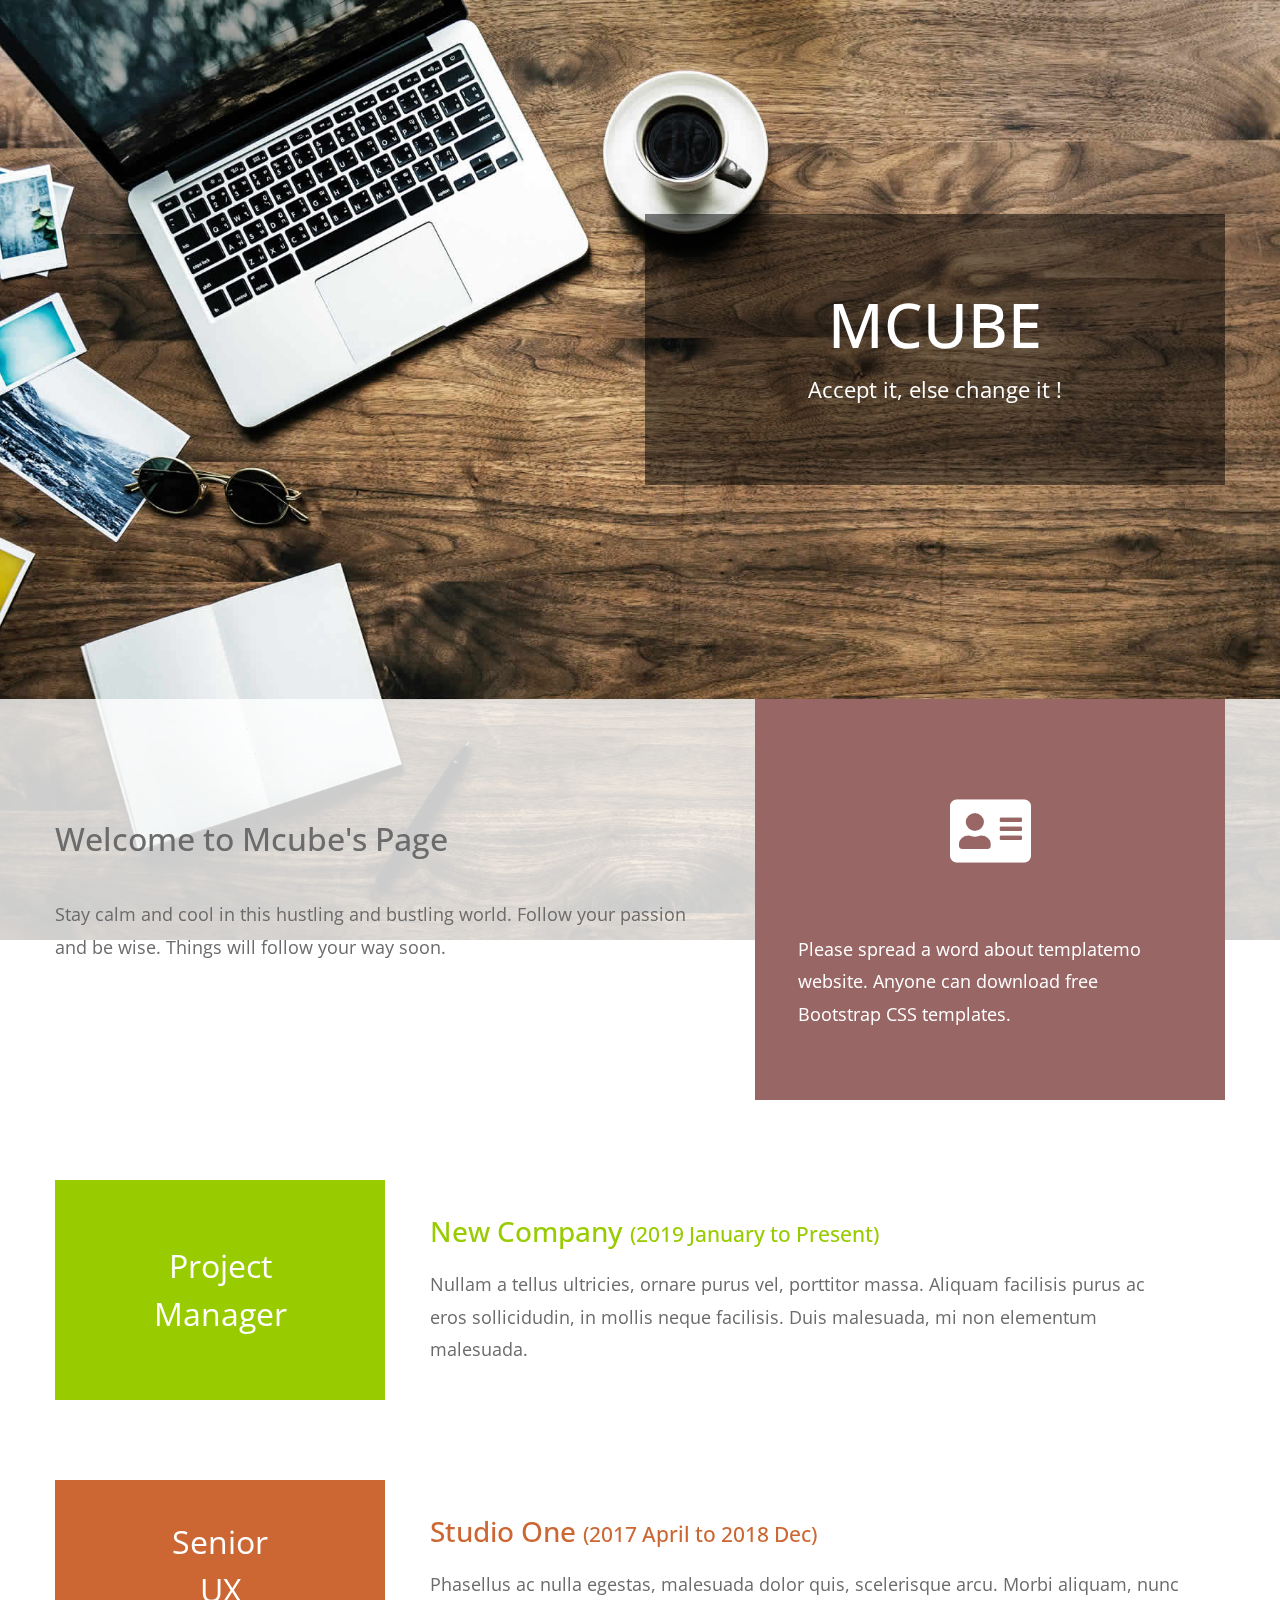
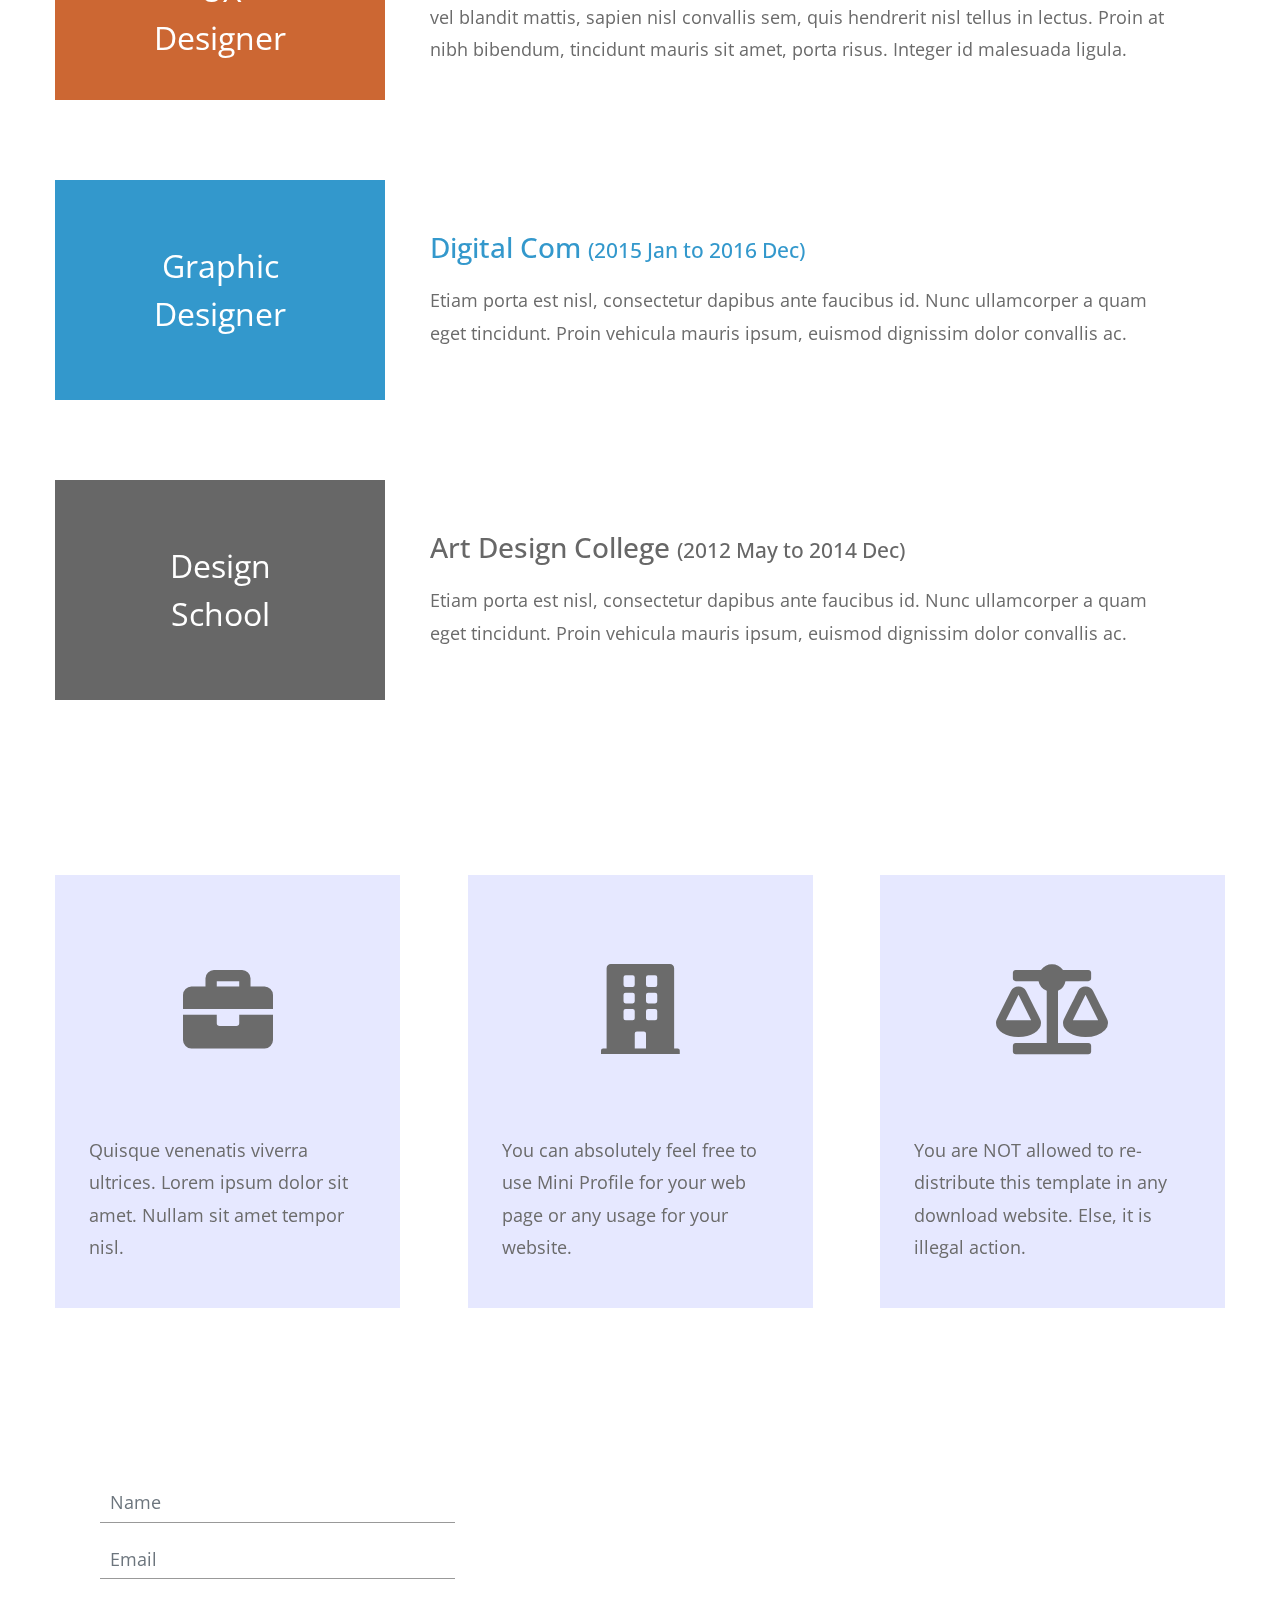
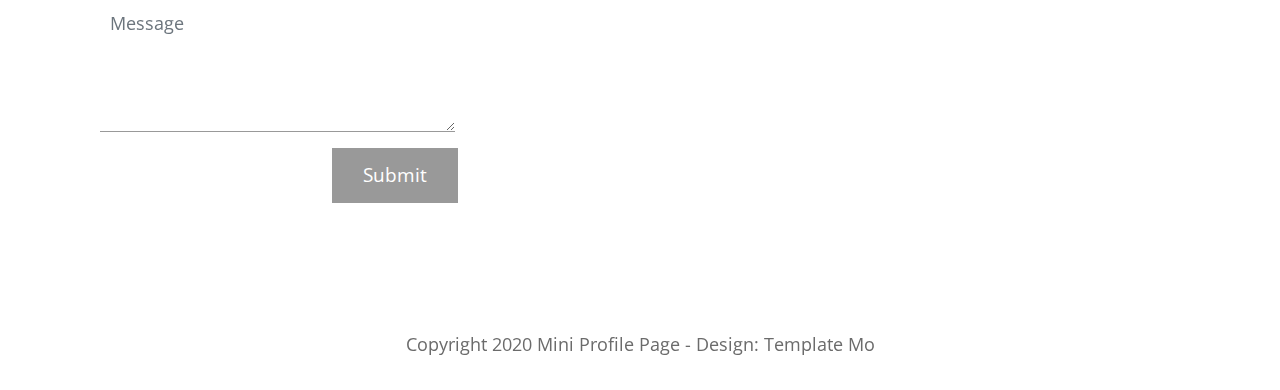
==== index.html @ 8ea5c13a "new files added" ====
<!DOCTYPE html>
<html lang="en">
  <head>
    <meta charset="UTF-8" />
    <meta name="viewport" content="width=device-width, initial-scale=1.0" />
    <meta http-equiv="X-UA-Compatible" content="ie=edge" />
    <link rel="stylesheet" href="https://fonts.googleapis.com/css?family=Open+Sans:400,600" />
    <link rel="stylesheet" href="css/all.min.css" />
    <link rel="stylesheet" href="css/bootstrap.min.css" />
    <link rel="stylesheet" href="css/templatemo-style.css" />
    <title>Mujahid</title>
    
<!--
Mini Profile Template
https://templatemo.com/tm-530-mini-profile
-->
  </head>
  <body>
    <!-- Welcome Section -->
    <section id="tmWelcome" class="parallax-window" data-parallax="scroll" data-image-src="img/mini-profile-bg-01.jpg">
      <div class="container-fluid tm-brand-container-outer">
        <div class="row">
          <div class="col-12">
            <!-- Logo Area -->
            <!-- Black transparent bg -->
            <div class="ml-auto mr-0 tm-bg-black-transparent text-white tm-brand-container-inner">
              <div class="tm-brand-container text-center">
                <h1 class="tm-brand-name">MCUBE</h1>
                <p class="tm-brand-description mb-0">Accept it, else change it !</p>
              </div>
            </div>
          </div>
        </div>
      </div>

      <div class="tm-bg-white-transparent tm-welcome-container">
        <div class="container-fluid">
          <div class="row h-100">
            <!-- Welcome Text -->
            <!-- White transparent bg -->
            <div class="col-md-7 tm-welcome-left-col">
              <div class="tm-welcome-left">
                <h2 class="tm-welcome-title">Welcome to Mcube's Page</h2>
                <p class="pb-0">
                  Stay calm and cool in this hustling and bustling world. Follow your
                  passion and be wise. Things will follow your way soon. </p>
              </div>
            </div>
            <!-- Brown bg -->
            <div class="col-md-5">
              <div class="tm-welcome-right">
                <i class="fas fa-4x fa-address-card p-3 tm-welcome-icon"></i>
                <p class="mb-0">
                  Please spread a word about templatemo website. Anyone can download free Bootstrap CSS templates.
                </p>
              </div>
            </div>
          </div>
        </div>
      </div>
    </section>
    <!-- End Welcome section -->

    <!-- Portfolio section -->
    <section id="tmPortfolio">
      <div class="container-fluid">
        <div class="row">
          <div class="col-12">
            <div class="tm-portfolio-item">
              <div class="tm-portfolio-name text-white tm-bg-green">
                Project Manager
              </div>
              <div class="tm-portfolio-description">
                <h3 class="tm-text-green">
                  New Company
                  <span class="tm-title-small">(2019 January to Present)</span>
                </h3>
                <p class="mb-0">
                  Nullam a tellus ultricies, ornare purus vel, porttitor massa.
                  Aliquam facilisis purus ac eros sollicidudin, in mollis neque
                  facilisis. Duis malesuada, mi non elementum malesuada.
                </p>
              </div>
            </div>

            <div class="tm-portfolio-item">
              <div class="tm-portfolio-name text-white tm-bg-orange">
                Senior UX Designer
              </div>
              <div class="tm-portfolio-description">
                <h3 class="tm-text-orange">
                  Studio One
                  <span class="tm-title-small">(2017 April to 2018 Dec)</span>
                </h3>
                <p class="mb-0">
                  Phasellus ac nulla egestas, malesuada dolor quis, scelerisque
                  arcu. Morbi aliquam, nunc vel blandit mattis, sapien nisl
                  convallis sem, quis hendrerit nisl tellus in lectus. Proin at
                  nibh bibendum, tincidunt mauris sit amet, porta risus. Integer
                  id malesuada ligula.
                </p>
              </div>
            </div>

            <div class="tm-portfolio-item">
              <div class="tm-portfolio-name text-white tm-bg-blue">
                Graphic Designer
              </div>
              <div class="tm-portfolio-description">
                <h3 class="tm-text-blue">
                  Digital Com
                  <span class="tm-title-small">(2015 Jan to 2016 Dec)</span>
                </h3>
                <p class="mb-0">
                  Etiam porta est nisl, consectetur dapibus ante faucibus id.
                  Nunc ullamcorper a quam eget tincidunt. Proin vehicula mauris
                  ipsum, euismod dignissim dolor convallis ac.
                </p>
              </div>
            </div>

            <div class="tm-portfolio-item">
              <div class="tm-portfolio-name text-white tm-bg-dark-gray">
                Design School
              </div>
              <div class="tm-portfolio-description">
                <h3 class="tm-text-dark-gray">
                  Art Design College
                  <span class="tm-title-small">
                    (2012 May to 2014 Dec)
                  </span>
                </h3>
                <p class="mb-0">
                  Etiam porta est nisl, consectetur dapibus ante faucibus id.
                  Nunc ullamcorper a quam eget tincidunt. Proin vehicula mauris
                  ipsum, euismod dignissim dolor convallis ac.
                </p>
              </div>
            </div>
          </div>
        </div>
      </div>
    </section>
    <!-- End portfolio section -->

    <!-- Contact section -->
    <div id="tmContact" class="parallax-window" data-parallax="scroll" data-image-src="img/mini-profile-bg-02.jpg">
      <div class="container-fluid">
        <div class="row">
          <div class="col-12">
            <div class="tm-contact-items-container">
              <div class="tm-contact-item">
                <i class="fas fa-5x fa-briefcase tm-contact-item-icon"></i>
                <p class="mb-0">
                  Quisque venenatis viverra ultrices. Lorem ipsum dolor sit
                  amet. Nullam sit amet tempor nisl.
                </p>
              </div>
              <div class="tm-contact-item">
                <i class="fas fa-5x fa-building tm-contact-item-icon"></i>
                <p class="mb-0">
                  You can absolutely feel free to use Mini Profile for your web page or any usage for your website.
                </p>
              </div>

              <div class="tm-contact-item">
                <i class="fas fa-5x fa-balance-scale tm-contact-item-icon"></i>
                <p class="mb-0">
                  You are NOT allowed to re-distribute this template in any download website. Else, it is illegal action.
                </p>
              </div>
            </div>
          </div>
        </div>

        <div class="row">
          <div class="col-12">
            <form
              action="index.html"
              method="POST"
              id="tmContactForm"
              class="tm-bg-white-transparent"
            >
              <div class="form-group">
                <input
                  type="text"
                  id="contact_name"
                  name="contact_name"
                  class="form-control rounded-0 border-top-0 border-right-0 border-left-0"
                  placeholder="Name"
                  required
                />
              </div>
              <div class="form-group">
                <input
                  type="email"
                  id="contact_email"
                  name="contact_email"
                  class="form-control rounded-0 border-top-0 border-right-0 border-left-0"
                  placeholder="Email"
                  required
                />
              </div>
              <div class="form-group">
                <textarea
                  rows="4"
                  id="contact_message"
                  name="contact_message"
                  class="form-control rounded-0 border-top-0 border-right-0 border-left-0"
                  placeholder="Message"
                  required
                ></textarea>
              </div>
              <div class="text-center">
                <button
                  type="submit"
                  class="btn tm-btn-submit rounded-0 text-white"
                >
                  Submit
                </button>
              </div>
            </form>
          </div>
        </div>
        <!-- row -->
        <div class="row">
          <footer class="col-12">
            <p class="text-center tm-copyright-text">
            Copyright 2020 Mini Profile Page 
            
            - Design: Template Mo</p>
          </footer>
        </div>
      </div>
      <!-- container -->
    </div>
    <!-- section -->
    <script src="js/jquery.min.js"></script>
    <script src="js/parallax.min.js"></script>
    <script>
      function detectMsBrowser() {
        using_ms_browser =
          navigator.appName == "Microsoft Internet Explorer" ||
          (navigator.appName == "Netscape" &&
            navigator.appVersion.indexOf("Edge") > -1) ||
          (navigator.appName == "Netscape" &&
            navigator.appVersion.indexOf("Trident") > -1);

        if (using_ms_browser == true) {
          alert(
            "Please use Chrome or Firefox for the best browsing experience!"
          );
        }
      }
      function setBrandMarginTop() {
        var bottomContainerHeight = $(".tm-welcome-container").height();

        $(".tm-brand-container-outer").css({
          "margin-top": -bottomContainerHeight + "px"
        });
      }

      $(function() {
        setBrandMarginTop();
        detectMsBrowser();

        // Handle window resize event
        $(window).resize(function() {
          setBrandMarginTop();
        });
      });
    </script>
  </body>
</html>
---- css/all.min.css ----
.fa,.fab,.fal,.far,.fas{-moz-osx-font-smoothing:grayscale;-webkit-font-smoothing:antialiased;display:inline-block;font-style:normal;font-variant:normal;text-rendering:auto;line-height:1}.fa-lg{font-size:1.33333em;line-height:.75em;vertical-align:-.0667em}.fa-xs{font-size:.75em}.fa-sm{font-size:.875em}.fa-1x{font-size:1em}.fa-2x{font-size:2em}.fa-3x{font-size:3em}.fa-4x{font-size:4em}.fa-5x{font-size:5em}.fa-6x{font-size:6em}.fa-7x{font-size:7em}.fa-8x{font-size:8em}.fa-9x{font-size:9em}.fa-10x{font-size:10em}.fa-fw{text-align:center;width:1.25em}.fa-ul{list-style-type:none;margin-left:2.5em;padding-left:0}.fa-ul>li{position:relative}.fa-li{left:-2em;position:absolute;text-align:center;width:2em;line-height:inherit}.fa-border{border:.08em solid #eee;border-radius:.1em;padding:.2em .25em .15em}.fa-pull-left{float:left}.fa-pull-right{float:right}.fa.fa-pull-left,.fab.fa-pull-left,.fal.fa-pull-left,.far.fa-pull-left,.fas.fa-pull-left{margin-right:.3em}.fa.fa-pull-right,.fab.fa-pull-right,.fal.fa-pull-right,.far.fa-pull-right,.fas.fa-pull-right{margin-left:.3em}.fa-spin{animation:fa-spin 2s infinite linear}.fa-pulse{animation:fa-spin 1s infinite steps(8)}@keyframes fa-spin{0%{transform:rotate(0deg)}to{transform:rotate(1turn)}}.fa-rotate-90{-ms-filter:"progid:DXImageTransform.Microsoft.BasicImage(rotation=1)";transform:rotate(90deg)}.fa-rotate-180{-ms-filter:"progid:DXImageTransform.Microsoft.BasicImage(rotation=2)";transform:rotate(180deg)}.fa-rotate-270{-ms-filter:"progid:DXImageTransform.Microsoft.BasicImage(rotation=3)";transform:rotate(270deg)}.fa-flip-horizontal{-ms-filter:"progid:DXImageTransform.Microsoft.BasicImage(rotation=0, mirror=1)";transform:scaleX(-1)}.fa-flip-vertical{transform:scaleY(-1)}.fa-flip-both,.fa-flip-horizontal.fa-flip-vertical,.fa-flip-vertical{-ms-filter:"progid:DXImageTransform.Microsoft.BasicImage(rotation=2, mirror=1)"}.fa-flip-both,.fa-flip-horizontal.fa-flip-vertical{transform:scale(-1)}:root .fa-flip-both,:root .fa-flip-horizontal,:root .fa-flip-vertical,:root .fa-rotate-90,:root .fa-rotate-180,:root .fa-rotate-270{filter:none}.fa-stack{display:inline-block;height:2em;line-height:2em;position:relative;vertical-align:middle;width:2.5em}.fa-stack-1x,.fa-stack-2x{left:0;position:absolute;text-align:center;width:100%}.fa-stack-1x{line-height:inherit}.fa-stack-2x{font-size:2em}.fa-inverse{color:#fff}.fa-500px:before{content:"\f26e"}.fa-accessible-icon:before{content:"\f368"}.fa-accusoft:before{content:"\f369"}.fa-acquisitions-incorporated:before{content:"\f6af"}.fa-ad:before{content:"\f641"}.fa-address-book:before{content:"\f2b9"}.fa-address-card:before{content:"\f2bb"}.fa-adjust:before{content:"\f042"}.fa-adn:before{content:"\f170"}.fa-adobe:before{content:"\f778"}.fa-adversal:before{content:"\f36a"}.fa-affiliatetheme:before{content:"\f36b"}.fa-air-freshener:before{content:"\f5d0"}.fa-algolia:before{content:"\f36c"}.fa-align-center:before{content:"\f037"}.fa-align-justify:before{content:"\f039"}.fa-align-left:before{content:"\f036"}.fa-align-right:before{content:"\f038"}.fa-alipay:before{content:"\f642"}.fa-allergies:before{content:"\f461"}.fa-amazon:before{content:"\f270"}.fa-amazon-pay:before{content:"\f42c"}.fa-ambulance:before{content:"\f0f9"}.fa-american-sign-language-interpreting:before{content:"\f2a3"}.fa-amilia:before{content:"\f36d"}.fa-anchor:before{content:"\f13d"}.fa-android:before{content:"\f17b"}.fa-angellist:before{content:"\f209"}.fa-angle-double-down:before{content:"\f103"}.fa-angle-double-left:before{content:"\f100"}.fa-angle-double-right:before{content:"\f101"}.fa-angle-double-up:before{content:"\f102"}.fa-angle-down:before{content:"\f107"}.fa-angle-left:before{content:"\f104"}.fa-angle-right:before{content:"\f105"}.fa-angle-up:before{content:"\f106"}.fa-angry:before{content:"\f556"}.fa-angrycreative:before{content:"\f36e"}.fa-angular:before{content:"\f420"}.fa-ankh:before{content:"\f644"}.fa-app-store:before{content:"\f36f"}.fa-app-store-ios:before{content:"\f370"}.fa-apper:before{content:"\f371"}.fa-apple:before{content:"\f179"}.fa-apple-alt:before{content:"\f5d1"}.fa-apple-pay:before{content:"\f415"}.fa-archive:before{content:"\f187"}.fa-archway:before{content:"\f557"}.fa-arrow-alt-circle-down:before{content:"\f358"}.fa-arrow-alt-circle-left:before{content:"\f359"}.fa-arrow-alt-circle-right:before{content:"\f35a"}.fa-arrow-alt-circle-up:before{content:"\f35b"}.fa-arrow-circle-down:before{content:"\f0ab"}.fa-arrow-circle-left:before{content:"\f0a8"}.fa-arrow-circle-right:before{content:"\f0a9"}.fa-arrow-circle-up:before{content:"\f0aa"}.fa-arrow-down:before{content:"\f063"}.fa-arrow-left:before{content:"\f060"}.fa-arrow-right:before{content:"\f061"}.fa-arrow-up:before{content:"\f062"}.fa-arrows-alt:before{content:"\f0b2"}.fa-arrows-alt-h:before{content:"\f337"}.fa-arrows-alt-v:before{content:"\f338"}.fa-artstation:before{content:"\f77a"}.fa-assistive-listening-systems:before{content:"\f2a2"}.fa-asterisk:before{content:"\f069"}.fa-asymmetrik:before{content:"\f372"}.fa-at:before{content:"\f1fa"}.fa-atlas:before{content:"\f558"}.fa-atlassian:before{content:"\f77b"}.fa-atom:before{content:"\f5d2"}.fa-audible:before{content:"\f373"}.fa-audio-description:before{content:"\f29e"}.fa-autoprefixer:before{content:"\f41c"}.fa-avianex:before{content:"\f374"}.fa-aviato:before{content:"\f421"}.fa-award:before{content:"\f559"}.fa-aws:before{content:"\f375"}.fa-baby:before{content:"\f77c"}.fa-baby-carriage:before{content:"\f77d"}.fa-backspace:before{content:"\f55a"}.fa-backward:before{content:"\f04a"}.fa-bacon:before{content:"\f7e5"}.fa-balance-scale:before{content:"\f24e"}.fa-ban:before{content:"\f05e"}.fa-band-aid:before{content:"\f462"}.fa-bandcamp:before{content:"\f2d5"}.fa-barcode:before{content:"\f02a"}.fa-bars:before{content:"\f0c9"}.fa-baseball-ball:before{content:"\f433"}.fa-basketball-ball:before{content:"\f434"}.fa-bath:before{content:"\f2cd"}.fa-battery-empty:before{content:"\f244"}.fa-battery-full:before{content:"\f240"}.fa-battery-half:before{content:"\f242"}.fa-battery-quarter:before{content:"\f243"}.fa-battery-three-quarters:before{content:"\f241"}.fa-bed:before{content:"\f236"}.fa-beer:before{content:"\f0fc"}.fa-behance:before{content:"\f1b4"}.fa-behance-square:before{content:"\f1b5"}.fa-bell:before{content:"\f0f3"}.fa-bell-slash:before{content:"\f1f6"}.fa-bezier-curve:before{content:"\f55b"}.fa-bible:before{content:"\f647"}.fa-bicycle:before{content:"\f206"}.fa-bimobject:before{content:"\f378"}.fa-binoculars:before{content:"\f1e5"}.fa-biohazard:before{content:"\f780"}.fa-birthday-cake:before{content:"\f1fd"}.fa-bitbucket:before{content:"\f171"}.fa-bitcoin:before{content:"\f379"}.fa-bity:before{content:"\f37a"}.fa-black-tie:before{content:"\f27e"}.fa-blackberry:before{content:"\f37b"}.fa-blender:before{content:"\f517"}.fa-blender-phone:before{content:"\f6b6"}.fa-blind:before{content:"\f29d"}.fa-blog:before{content:"\f781"}.fa-blogger:before{content:"\f37c"}.fa-blogger-b:before{content:"\f37d"}.fa-bluetooth:before{content:"\f293"}.fa-bluetooth-b:before{content:"\f294"}.fa-bold:before{content:"\f032"}.fa-bolt:before{content:"\f0e7"}.fa-bomb:before{content:"\f1e2"}.fa-bone:before{content:"\f5d7"}.fa-bong:before{content:"\f55c"}.fa-book:before{content:"\f02d"}.fa-book-dead:before{content:"\f6b7"}.fa-book-medical:before{content:"\f7e6"}.fa-book-open:before{content:"\f518"}.fa-book-reader:before{content:"\f5da"}.fa-bookmark:before{content:"\f02e"}.fa-bowling-ball:before{content:"\f436"}.fa-box:before{content:"\f466"}.fa-box-open:before{content:"\f49e"}.fa-boxes:before{content:"\f468"}.fa-braille:before{content:"\f2a1"}.fa-brain:before{content:"\f5dc"}.fa-bread-slice:before{content:"\f7ec"}.fa-briefcase:before{content:"\f0b1"}.fa-briefcase-medical:before{content:"\f469"}.fa-broadcast-tower:before{content:"\f519"}.fa-broom:before{content:"\f51a"}.fa-brush:before{content:"\f55d"}.fa-btc:before{content:"\f15a"}.fa-bug:before{content:"\f188"}.fa-building:before{content:"\f1ad"}.fa-bullhorn:before{content:"\f0a1"}.fa-bullseye:before{content:"\f140"}.fa-burn:before{content:"\f46a"}.fa-buromobelexperte:before{content:"\f37f"}.fa-bus:before{content:"\f207"}.fa-bus-alt:before{content:"\f55e"}.fa-business-time:before{content:"\f64a"}.fa-buysellads:before{content:"\f20d"}.fa-calculator:before{content:"\f1ec"}.fa-calendar:before{content:"\f133"}.fa-calendar-alt:before{content:"\f073"}.fa-calendar-check:before{content:"\f274"}.fa-calendar-day:before{content:"\f783"}.fa-calendar-minus:before{content:"\f272"}.fa-calendar-plus:before{content:"\f271"}.fa-calendar-times:before{content:"\f273"}.fa-calendar-week:before{content:"\f784"}.fa-camera:before{content:"\f030"}.fa-camera-retro:before{content:"\f083"}.fa-campground:before{content:"\f6bb"}.fa-canadian-maple-leaf:before{content:"\f785"}.fa-candy-cane:before{content:"\f786"}.fa-cannabis:before{content:"\f55f"}.fa-capsules:before{content:"\f46b"}.fa-car:before{content:"\f1b9"}.fa-car-alt:before{content:"\f5de"}.fa-car-battery:before{content:"\f5df"}.fa-car-crash:before{content:"\f5e1"}.fa-car-side:before{content:"\f5e4"}.fa-caret-down:before{content:"\f0d7"}.fa-caret-left:before{content:"\f0d9"}.fa-caret-right:before{content:"\f0da"}.fa-caret-square-down:before{content:"\f150"}.fa-caret-square-left:before{content:"\f191"}.fa-caret-square-right:before{content:"\f152"}.fa-caret-square-up:before{content:"\f151"}.fa-caret-up:before{content:"\f0d8"}.fa-carrot:before{content:"\f787"}.fa-cart-arrow-down:before{content:"\f218"}.fa-cart-plus:before{content:"\f217"}.fa-cash-register:before{content:"\f788"}.fa-cat:before{content:"\f6be"}.fa-cc-amazon-pay:before{content:"\f42d"}.fa-cc-amex:before{content:"\f1f3"}.fa-cc-apple-pay:before{content:"\f416"}.fa-cc-diners-club:before{content:"\f24c"}.fa-cc-discover:before{content:"\f1f2"}.fa-cc-jcb:before{content:"\f24b"}.fa-cc-mastercard:before{content:"\f1f1"}.fa-cc-paypal:before{content:"\f1f4"}.fa-cc-stripe:before{content:"\f1f5"}.fa-cc-visa:before{content:"\f1f0"}.fa-centercode:before{content:"\f380"}.fa-centos:before{content:"\f789"}.fa-certificate:before{content:"\f0a3"}.fa-chair:before{content:"\f6c0"}.fa-chalkboard:before{content:"\f51b"}.fa-chalkboard-teacher:before{content:"\f51c"}.fa-charging-station:before{content:"\f5e7"}.fa-chart-area:before{content:"\f1fe"}.fa-chart-bar:before{content:"\f080"}.fa-chart-line:before{content:"\f201"}.fa-chart-pie:before{content:"\f200"}.fa-check:before{content:"\f00c"}.fa-check-circle:before{content:"\f058"}.fa-check-double:before{content:"\f560"}.fa-check-square:before{content:"\f14a"}.fa-cheese:before{content:"\f7ef"}.fa-chess:before{content:"\f439"}.fa-chess-bishop:before{content:"\f43a"}.fa-chess-board:before{content:"\f43c"}.fa-chess-king:before{content:"\f43f"}.fa-chess-knight:before{content:"\f441"}.fa-chess-pawn:before{content:"\f443"}.fa-chess-queen:before{content:"\f445"}.fa-chess-rook:before{content:"\f447"}.fa-chevron-circle-down:before{content:"\f13a"}.fa-chevron-circle-left:before{content:"\f137"}.fa-chevron-circle-right:before{content:"\f138"}.fa-chevron-circle-up:before{content:"\f139"}.fa-chevron-down:before{content:"\f078"}.fa-chevron-left:before{content:"\f053"}.fa-chevron-right:before{content:"\f054"}.fa-chevron-up:before{content:"\f077"}.fa-child:before{content:"\f1ae"}.fa-chrome:before{content:"\f268"}.fa-church:before{content:"\f51d"}.fa-circle:before{content:"\f111"}.fa-circle-notch:before{content:"\f1ce"}.fa-city:before{content:"\f64f"}.fa-clinic-medical:before{content:"\f7f2"}.fa-clipboard:before{content:"\f328"}.fa-clipboard-check:before{content:"\f46c"}.fa-clipboard-list:before{content:"\f46d"}.fa-clock:before{content:"\f017"}.fa-clone:before{content:"\f24d"}.fa-closed-captioning:before{content:"\f20a"}.fa-cloud:before{content:"\f0c2"}.fa-cloud-download-alt:before{content:"\f381"}.fa-cloud-meatball:before{content:"\f73b"}.fa-cloud-moon:before{content:"\f6c3"}.fa-cloud-moon-rain:before{content:"\f73c"}.fa-cloud-rain:before{content:"\f73d"}.fa-cloud-showers-heavy:before{content:"\f740"}.fa-cloud-sun:before{content:"\f6c4"}.fa-cloud-sun-rain:before{content:"\f743"}.fa-cloud-upload-alt:before{content:"\f382"}.fa-cloudscale:before{content:"\f383"}.fa-cloudsmith:before{content:"\f384"}.fa-cloudversify:before{content:"\f385"}.fa-cocktail:before{content:"\f561"}.fa-code:before{content:"\f121"}.fa-code-branch:before{content:"\f126"}.fa-codepen:before{content:"\f1cb"}.fa-codiepie:before{content:"\f284"}.fa-coffee:before{content:"\f0f4"}.fa-cog:before{content:"\f013"}.fa-cogs:before{content:"\f085"}.fa-coins:before{content:"\f51e"}.fa-columns:before{content:"\f0db"}.fa-comment:before{content:"\f075"}.fa-comment-alt:before{content:"\f27a"}.fa-comment-dollar:before{content:"\f651"}.fa-comment-dots:before{content:"\f4ad"}.fa-comment-medical:before{content:"\f7f5"}.fa-comment-slash:before{content:"\f4b3"}.fa-comments:before{content:"\f086"}.fa-comments-dollar:before{content:"\f653"}.fa-compact-disc:before{content:"\f51f"}.fa-compass:before{content:"\f14e"}.fa-compress:before{content:"\f066"}.fa-compress-arrows-alt:before{content:"\f78c"}.fa-concierge-bell:before{content:"\f562"}.fa-confluence:before{content:"\f78d"}.fa-connectdevelop:before{content:"\f20e"}.fa-contao:before{content:"\f26d"}.fa-cookie:before{content:"\f563"}.fa-cookie-bite:before{content:"\f564"}.fa-copy:before{content:"\f0c5"}.fa-copyright:before{content:"\f1f9"}.fa-couch:before{content:"\f4b8"}.fa-cpanel:before{content:"\f388"}.fa-creative-commons:before{content:"\f25e"}.fa-creative-commons-by:before{content:"\f4e7"}.fa-creative-commons-nc:before{content:"\f4e8"}.fa-creative-commons-nc-eu:before{content:"\f4e9"}.fa-creative-commons-nc-jp:before{content:"\f4ea"}.fa-creative-commons-nd:before{content:"\f4eb"}.fa-creative-commons-pd:before{content:"\f4ec"}.fa-creative-commons-pd-alt:before{content:"\f4ed"}.fa-creative-commons-remix:before{content:"\f4ee"}.fa-creative-commons-sa:before{content:"\f4ef"}.fa-creative-commons-sampling:before{content:"\f4f0"}.fa-creative-commons-sampling-plus:before{content:"\f4f1"}.fa-creative-commons-share:before{content:"\f4f2"}.fa-creative-commons-zero:before{content:"\f4f3"}.fa-credit-card:before{content:"\f09d"}.fa-critical-role:before{content:"\f6c9"}.fa-crop:before{content:"\f125"}.fa-crop-alt:before{content:"\f565"}.fa-cross:before{content:"\f654"}.fa-crosshairs:before{content:"\f05b"}.fa-crow:before{content:"\f520"}.fa-crown:before{content:"\f521"}.fa-crutch:before{content:"\f7f7"}.fa-css3:before{content:"\f13c"}.fa-css3-alt:before{content:"\f38b"}.fa-cube:before{content:"\f1b2"}.fa-cubes:before{content:"\f1b3"}.fa-cut:before{content:"\f0c4"}.fa-cuttlefish:before{content:"\f38c"}.fa-d-and-d:before{content:"\f38d"}.fa-d-and-d-beyond:before{content:"\f6ca"}.fa-dashcube:before{content:"\f210"}.fa-database:before{content:"\f1c0"}.fa-deaf:before{content:"\f2a4"}.fa-delicious:before{content:"\f1a5"}.fa-democrat:before{content:"\f747"}.fa-deploydog:before{content:"\f38e"}.fa-deskpro:before{content:"\f38f"}.fa-desktop:before{content:"\f108"}.fa-dev:before{content:"\f6cc"}.fa-deviantart:before{content:"\f1bd"}.fa-dharmachakra:before{content:"\f655"}.fa-dhl:before{content:"\f790"}.fa-diagnoses:before{content:"\f470"}.fa-diaspora:before{content:"\f791"}.fa-dice:before{content:"\f522"}.fa-dice-d20:before{content:"\f6cf"}.fa-dice-d6:before{content:"\f6d1"}.fa-dice-five:before{content:"\f523"}.fa-dice-four:before{content:"\f524"}.fa-dice-one:before{content:"\f525"}.fa-dice-six:before{content:"\f526"}.fa-dice-three:before{content:"\f527"}.fa-dice-two:before{content:"\f528"}.fa-digg:before{content:"\f1a6"}.fa-digital-ocean:before{content:"\f391"}.fa-digital-tachograph:before{content:"\f566"}.fa-directions:before{content:"\f5eb"}.fa-discord:before{content:"\f392"}.fa-discourse:before{content:"\f393"}.fa-divide:before{content:"\f529"}.fa-dizzy:before{content:"\f567"}.fa-dna:before{content:"\f471"}.fa-dochub:before{content:"\f394"}.fa-docker:before{content:"\f395"}.fa-dog:before{content:"\f6d3"}.fa-dollar-sign:before{content:"\f155"}.fa-dolly:before{content:"\f472"}.fa-dolly-flatbed:before{content:"\f474"}.fa-donate:before{content:"\f4b9"}.fa-door-closed:before{content:"\f52a"}.fa-door-open:before{content:"\f52b"}.fa-dot-circle:before{content:"\f192"}.fa-dove:before{content:"\f4ba"}.fa-download:before{content:"\f019"}.fa-draft2digital:before{content:"\f396"}.fa-drafting-compass:before{content:"\f568"}.fa-dragon:before{content:"\f6d5"}.fa-draw-polygon:before{content:"\f5ee"}.fa-dribbble:before{content:"\f17d"}.fa-dribbble-square:before{content:"\f397"}.fa-dropbox:before{content:"\f16b"}.fa-drum:before{content:"\f569"}.fa-drum-steelpan:before{content:"\f56a"}.fa-drumstick-bite:before{content:"\f6d7"}.fa-drupal:before{content:"\f1a9"}.fa-dumbbell:before{content:"\f44b"}.fa-dumpster:before{content:"\f793"}.fa-dumpster-fire:before{content:"\f794"}.fa-dungeon:before{content:"\f6d9"}.fa-dyalog:before{content:"\f399"}.fa-earlybirds:before{content:"\f39a"}.fa-ebay:before{content:"\f4f4"}.fa-edge:before{content:"\f282"}.fa-edit:before{content:"\f044"}.fa-egg:before{content:"\f7fb"}.fa-eject:before{content:"\f052"}.fa-elementor:before{content:"\f430"}.fa-ellipsis-h:before{content:"\f141"}.fa-ellipsis-v:before{content:"\f142"}.fa-ello:before{content:"\f5f1"}.fa-ember:before{content:"\f423"}.fa-empire:before{content:"\f1d1"}.fa-envelope:before{content:"\f0e0"}.fa-envelope-open:before{content:"\f2b6"}.fa-envelope-open-text:before{content:"\f658"}.fa-envelope-square:before{content:"\f199"}.fa-envira:before{content:"\f299"}.fa-equals:before{content:"\f52c"}.fa-eraser:before{content:"\f12d"}.fa-erlang:before{content:"\f39d"}.fa-ethereum:before{content:"\f42e"}.fa-ethernet:before{content:"\f796"}.fa-etsy:before{content:"\f2d7"}.fa-euro-sign:before{content:"\f153"}.fa-exchange-alt:before{content:"\f362"}.fa-exclamation:before{content:"\f12a"}.fa-exclamation-circle:before{content:"\f06a"}.fa-exclamation-triangle:before{content:"\f071"}.fa-expand:before{content:"\f065"}.fa-expand-arrows-alt:before{content:"\f31e"}.fa-expeditedssl:before{content:"\f23e"}.fa-external-link-alt:before{content:"\f35d"}.fa-external-link-square-alt:before{content:"\f360"}.fa-eye:before{content:"\f06e"}.fa-eye-dropper:before{content:"\f1fb"}.fa-eye-slash:before{content:"\f070"}.fa-facebook:before{content:"\f09a"}.fa-facebook-f:before{content:"\f39e"}.fa-facebook-messenger:before{content:"\f39f"}.fa-facebook-square:before{content:"\f082"}.fa-fantasy-flight-games:before{content:"\f6dc"}.fa-fast-backward:before{content:"\f049"}.fa-fast-forward:before{content:"\f050"}.fa-fax:before{content:"\f1ac"}.fa-feather:before{content:"\f52d"}.fa-feather-alt:before{content:"\f56b"}.fa-fedex:before{content:"\f797"}.fa-fedora:before{content:"\f798"}.fa-female:before{content:"\f182"}.fa-fighter-jet:before{content:"\f0fb"}.fa-figma:before{content:"\f799"}.fa-file:before{content:"\f15b"}.fa-file-alt:before{content:"\f15c"}.fa-file-archive:before{content:"\f1c6"}.fa-file-audio:before{content:"\f1c7"}.fa-file-code:before{content:"\f1c9"}.fa-file-contract:before{content:"\f56c"}.fa-file-csv:before{content:"\f6dd"}.fa-file-download:before{content:"\f56d"}.fa-file-excel:before{content:"\f1c3"}.fa-file-export:before{content:"\f56e"}.fa-file-image:before{content:"\f1c5"}.fa-file-import:before{content:"\f56f"}.fa-file-invoice:before{content:"\f570"}.fa-file-invoice-dollar:before{content:"\f571"}.fa-file-medical:before{content:"\f477"}.fa-file-medical-alt:before{content:"\f478"}.fa-file-pdf:before{content:"\f1c1"}.fa-file-powerpoint:before{content:"\f1c4"}.fa-file-prescription:before{content:"\f572"}.fa-file-signature:before{content:"\f573"}.fa-file-upload:before{content:"\f574"}.fa-file-video:before{content:"\f1c8"}.fa-file-word:before{content:"\f1c2"}.fa-fill:before{content:"\f575"}.fa-fill-drip:before{content:"\f576"}.fa-film:before{content:"\f008"}.fa-filter:before{content:"\f0b0"}.fa-fingerprint:before{content:"\f577"}.fa-fire:before{content:"\f06d"}.fa-fire-alt:before{content:"\f7e4"}.fa-fire-extinguisher:before{content:"\f134"}.fa-firefox:before{content:"\f269"}.fa-first-aid:before{content:"\f479"}.fa-first-order:before{content:"\f2b0"}.fa-first-order-alt:before{content:"\f50a"}.fa-firstdraft:before{content:"\f3a1"}.fa-fish:before{content:"\f578"}.fa-fist-raised:before{content:"\f6de"}.fa-flag:before{content:"\f024"}.fa-flag-checkered:before{content:"\f11e"}.fa-flag-usa:before{content:"\f74d"}.fa-flask:before{content:"\f0c3"}.fa-flickr:before{content:"\f16e"}.fa-flipboard:before{content:"\f44d"}.fa-flushed:before{content:"\f579"}.fa-fly:before{content:"\f417"}.fa-folder:before{content:"\f07b"}.fa-folder-minus:before{content:"\f65d"}.fa-folder-open:before{content:"\f07c"}.fa-folder-plus:before{content:"\f65e"}.fa-font:before{content:"\f031"}.fa-font-awesome:before{content:"\f2b4"}.fa-font-awesome-alt:before{content:"\f35c"}.fa-font-awesome-flag:before{content:"\f425"}.fa-font-awesome-logo-full:before{content:"\f4e6"}.fa-fonticons:before{content:"\f280"}.fa-fonticons-fi:before{content:"\f3a2"}.fa-football-ball:before{content:"\f44e"}.fa-fort-awesome:before{content:"\f286"}.fa-fort-awesome-alt:before{content:"\f3a3"}.fa-forumbee:before{content:"\f211"}.fa-forward:before{content:"\f04e"}.fa-foursquare:before{content:"\f180"}.fa-free-code-camp:before{content:"\f2c5"}.fa-freebsd:before{content:"\f3a4"}.fa-frog:before{content:"\f52e"}.fa-frown:before{content:"\f119"}.fa-frown-open:before{content:"\f57a"}.fa-fulcrum:before{content:"\f50b"}.fa-funnel-dollar:before{content:"\f662"}.fa-futbol:before{content:"\f1e3"}.fa-galactic-republic:before{content:"\f50c"}.fa-galactic-senate:before{content:"\f50d"}.fa-gamepad:before{content:"\f11b"}.fa-gas-pump:before{content:"\f52f"}.fa-gavel:before{content:"\f0e3"}.fa-gem:before{content:"\f3a5"}.fa-genderless:before{content:"\f22d"}.fa-get-pocket:before{content:"\f265"}.fa-gg:before{content:"\f260"}.fa-gg-circle:before{content:"\f261"}.fa-ghost:before{content:"\f6e2"}.fa-gift:before{content:"\f06b"}.fa-gifts:before{content:"\f79c"}.fa-git:before{content:"\f1d3"}.fa-git-square:before{content:"\f1d2"}.fa-github:before{content:"\f09b"}.fa-github-alt:before{content:"\f113"}.fa-github-square:before{content:"\f092"}.fa-gitkraken:before{content:"\f3a6"}.fa-gitlab:before{content:"\f296"}.fa-gitter:before{content:"\f426"}.fa-glass-cheers:before{content:"\f79f"}.fa-glass-martini:before{content:"\f000"}.fa-glass-martini-alt:before{content:"\f57b"}.fa-glass-whiskey:before{content:"\f7a0"}.fa-glasses:before{content:"\f530"}.fa-glide:before{content:"\f2a5"}.fa-glide-g:before{content:"\f2a6"}.fa-globe:before{content:"\f0ac"}.fa-globe-africa:before{content:"\f57c"}.fa-globe-americas:before{content:"\f57d"}.fa-globe-asia:before{content:"\f57e"}.fa-globe-europe:before{content:"\f7a2"}.fa-gofore:before{content:"\f3a7"}.fa-golf-ball:before{content:"\f450"}.fa-goodreads:before{content:"\f3a8"}.fa-goodreads-g:before{content:"\f3a9"}.fa-google:before{content:"\f1a0"}.fa-google-drive:before{content:"\f3aa"}.fa-google-play:before{content:"\f3ab"}.fa-google-plus:before{content:"\f2b3"}.fa-google-plus-g:before{content:"\f0d5"}.fa-google-plus-square:before{content:"\f0d4"}.fa-google-wallet:before{content:"\f1ee"}.fa-gopuram:before{content:"\f664"}.fa-graduation-cap:before{content:"\f19d"}.fa-gratipay:before{content:"\f184"}.fa-grav:before{content:"\f2d6"}.fa-greater-than:before{content:"\f531"}.fa-greater-than-equal:before{content:"\f532"}.fa-grimace:before{content:"\f57f"}.fa-grin:before{content:"\f580"}.fa-grin-alt:before{content:"\f581"}.fa-grin-beam:before{content:"\f582"}.fa-grin-beam-sweat:before{content:"\f583"}.fa-grin-hearts:before{content:"\f584"}.fa-grin-squint:before{content:"\f585"}.fa-grin-squint-tears:before{content:"\f586"}.fa-grin-stars:before{content:"\f587"}.fa-grin-tears:before{content:"\f588"}.fa-grin-tongue:before{content:"\f589"}.fa-grin-tongue-squint:before{content:"\f58a"}.fa-grin-tongue-wink:before{content:"\f58b"}.fa-grin-wink:before{content:"\f58c"}.fa-grip-horizontal:before{content:"\f58d"}.fa-grip-lines:before{content:"\f7a4"}.fa-grip-lines-vertical:before{content:"\f7a5"}.fa-grip-vertical:before{content:"\f58e"}.fa-gripfire:before{content:"\f3ac"}.fa-grunt:before{content:"\f3ad"}.fa-guitar:before{content:"\f7a6"}.fa-gulp:before{content:"\f3ae"}.fa-h-square:before{content:"\f0fd"}.fa-hacker-news:before{content:"\f1d4"}.fa-hacker-news-square:before{content:"\f3af"}.fa-hackerrank:before{content:"\f5f7"}.fa-hamburger:before{content:"\f805"}.fa-hammer:before{content:"\f6e3"}.fa-hamsa:before{content:"\f665"}.fa-hand-holding:before{content:"\f4bd"}.fa-hand-holding-heart:before{content:"\f4be"}.fa-hand-holding-usd:before{content:"\f4c0"}.fa-hand-lizard:before{content:"\f258"}.fa-hand-middle-finger:before{content:"\f806"}.fa-hand-paper:before{content:"\f256"}.fa-hand-peace:before{content:"\f25b"}.fa-hand-point-down:before{content:"\f0a7"}.fa-hand-point-left:before{content:"\f0a5"}.fa-hand-point-right:before{content:"\f0a4"}.fa-hand-point-up:before{content:"\f0a6"}.fa-hand-pointer:before{content:"\f25a"}.fa-hand-rock:before{content:"\f255"}.fa-hand-scissors:before{content:"\f257"}.fa-hand-spock:before{content:"\f259"}.fa-hands:before{content:"\f4c2"}.fa-hands-helping:before{content:"\f4c4"}.fa-handshake:before{content:"\f2b5"}.fa-hanukiah:before{content:"\f6e6"}.fa-hard-hat:before{content:"\f807"}.fa-hashtag:before{content:"\f292"}.fa-hat-wizard:before{content:"\f6e8"}.fa-haykal:before{content:"\f666"}.fa-hdd:before{content:"\f0a0"}.fa-heading:before{content:"\f1dc"}.fa-headphones:before{content:"\f025"}.fa-headphones-alt:before{content:"\f58f"}.fa-headset:before{content:"\f590"}.fa-heart:before{content:"\f004"}.fa-heart-broken:before{content:"\f7a9"}.fa-heartbeat:before{content:"\f21e"}.fa-helicopter:before{content:"\f533"}.fa-highlighter:before{content:"\f591"}.fa-hiking:before{content:"\f6ec"}.fa-hippo:before{content:"\f6ed"}.fa-hips:before{content:"\f452"}.fa-hire-a-helper:before{content:"\f3b0"}.fa-history:before{content:"\f1da"}.fa-hockey-puck:before{content:"\f453"}.fa-holly-berry:before{content:"\f7aa"}.fa-home:before{content:"\f015"}.fa-hooli:before{content:"\f427"}.fa-hornbill:before{content:"\f592"}.fa-horse:before{content:"\f6f0"}.fa-horse-head:before{content:"\f7ab"}.fa-hospital:before{content:"\f0f8"}.fa-hospital-alt:before{content:"\f47d"}.fa-hospital-symbol:before{content:"\f47e"}.fa-hot-tub:before{content:"\f593"}.fa-hotdog:before{content:"\f80f"}.fa-hotel:before{content:"\f594"}.fa-hotjar:before{content:"\f3b1"}.fa-hourglass:before{content:"\f254"}.fa-hourglass-end:before{content:"\f253"}.fa-hourglass-half:before{content:"\f252"}.fa-hourglass-start:before{content:"\f251"}.fa-house-damage:before{content:"\f6f1"}.fa-houzz:before{content:"\f27c"}.fa-hryvnia:before{content:"\f6f2"}.fa-html5:before{content:"\f13b"}.fa-hubspot:before{content:"\f3b2"}.fa-i-cursor:before{content:"\f246"}.fa-ice-cream:before{content:"\f810"}.fa-icicles:before{content:"\f7ad"}.fa-id-badge:before{content:"\f2c1"}.fa-id-card:before{content:"\f2c2"}.fa-id-card-alt:before{content:"\f47f"}.fa-igloo:before{content:"\f7ae"}.fa-image:before{content:"\f03e"}.fa-images:before{content:"\f302"}.fa-imdb:before{content:"\f2d8"}.fa-inbox:before{content:"\f01c"}.fa-indent:before{content:"\f03c"}.fa-industry:before{content:"\f275"}.fa-infinity:before{content:"\f534"}.fa-info:before{content:"\f129"}.fa-info-circle:before{content:"\f05a"}.fa-instagram:before{content:"\f16d"}.fa-intercom:before{content:"\f7af"}.fa-internet-explorer:before{content:"\f26b"}.fa-invision:before{content:"\f7b0"}.fa-ioxhost:before{content:"\f208"}.fa-italic:before{content:"\f033"}.fa-itunes:before{content:"\f3b4"}.fa-itunes-note:before{content:"\f3b5"}.fa-java:before{content:"\f4e4"}.fa-jedi:before{content:"\f669"}.fa-jedi-order:before{content:"\f50e"}.fa-jenkins:before{content:"\f3b6"}.fa-jira:before{content:"\f7b1"}.fa-joget:before{content:"\f3b7"}.fa-joint:before{content:"\f595"}.fa-joomla:before{content:"\f1aa"}.fa-journal-whills:before{content:"\f66a"}.fa-js:before{content:"\f3b8"}.fa-js-square:before{content:"\f3b9"}.fa-jsfiddle:before{content:"\f1cc"}.fa-kaaba:before{content:"\f66b"}.fa-kaggle:before{content:"\f5fa"}.fa-key:before{content:"\f084"}.fa-keybase:before{content:"\f4f5"}.fa-keyboard:before{content:"\f11c"}.fa-keycdn:before{content:"\f3ba"}.fa-khanda:before{content:"\f66d"}.fa-kickstarter:before{content:"\f3bb"}.fa-kickstarter-k:before{content:"\f3bc"}.fa-kiss:before{content:"\f596"}.fa-kiss-beam:before{content:"\f597"}.fa-kiss-wink-heart:before{content:"\f598"}.fa-kiwi-bird:before{content:"\f535"}.fa-korvue:before{content:"\f42f"}.fa-landmark:before{content:"\f66f"}.fa-language:before{content:"\f1ab"}.fa-laptop:before{content:"\f109"}.fa-laptop-code:before{content:"\f5fc"}.fa-laptop-medical:before{content:"\f812"}.fa-laravel:before{content:"\f3bd"}.fa-lastfm:before{content:"\f202"}.fa-lastfm-square:before{content:"\f203"}.fa-laugh:before{content:"\f599"}.fa-laugh-beam:before{content:"\f59a"}.fa-laugh-squint:before{content:"\f59b"}.fa-laugh-wink:before{content:"\f59c"}.fa-layer-group:before{content:"\f5fd"}.fa-leaf:before{content:"\f06c"}.fa-leanpub:before{content:"\f212"}.fa-lemon:before{content:"\f094"}.fa-less:before{content:"\f41d"}.fa-less-than:before{content:"\f536"}.fa-less-than-equal:before{content:"\f537"}.fa-level-down-alt:before{content:"\f3be"}.fa-level-up-alt:before{content:"\f3bf"}.fa-life-ring:before{content:"\f1cd"}.fa-lightbulb:before{content:"\f0eb"}.fa-line:before{content:"\f3c0"}.fa-link:before{content:"\f0c1"}.fa-linkedin:before{content:"\f08c"}.fa-linkedin-in:before{content:"\f0e1"}.fa-linode:before{content:"\f2b8"}.fa-linux:before{content:"\f17c"}.fa-lira-sign:before{content:"\f195"}.fa-list:before{content:"\f03a"}.fa-list-alt:before{content:"\f022"}.fa-list-ol:before{content:"\f0cb"}.fa-list-ul:before{content:"\f0ca"}.fa-location-arrow:before{content:"\f124"}.fa-lock:before{content:"\f023"}.fa-lock-open:before{content:"\f3c1"}.fa-long-arrow-alt-down:before{content:"\f309"}.fa-long-arrow-alt-left:before{content:"\f30a"}.fa-long-arrow-alt-right:before{content:"\f30b"}.fa-long-arrow-alt-up:before{content:"\f30c"}.fa-low-vision:before{content:"\f2a8"}.fa-luggage-cart:before{content:"\f59d"}.fa-lyft:before{content:"\f3c3"}.fa-magento:before{content:"\f3c4"}.fa-magic:before{content:"\f0d0"}.fa-magnet:before{content:"\f076"}.fa-mail-bulk:before{content:"\f674"}.fa-mailchimp:before{content:"\f59e"}.fa-male:before{content:"\f183"}.fa-mandalorian:before{content:"\f50f"}.fa-map:before{content:"\f279"}.fa-map-marked:before{content:"\f59f"}.fa-map-marked-alt:before{content:"\f5a0"}.fa-map-marker:before{content:"\f041"}.fa-map-marker-alt:before{content:"\f3c5"}.fa-map-pin:before{content:"\f276"}.fa-map-signs:before{content:"\f277"}.fa-markdown:before{content:"\f60f"}.fa-marker:before{content:"\f5a1"}.fa-mars:before{content:"\f222"}.fa-mars-double:before{content:"\f227"}.fa-mars-stroke:before{content:"\f229"}.fa-mars-stroke-h:before{content:"\f22b"}.fa-mars-stroke-v:before{content:"\f22a"}.fa-mask:before{content:"\f6fa"}.fa-mastodon:before{content:"\f4f6"}.fa-maxcdn:before{content:"\f136"}.fa-medal:before{content:"\f5a2"}.fa-medapps:before{content:"\f3c6"}.fa-medium:before{content:"\f23a"}.fa-medium-m:before{content:"\f3c7"}.fa-medkit:before{content:"\f0fa"}.fa-medrt:before{content:"\f3c8"}.fa-meetup:before{content:"\f2e0"}.fa-megaport:before{content:"\f5a3"}.fa-meh:before{content:"\f11a"}.fa-meh-blank:before{content:"\f5a4"}.fa-meh-rolling-eyes:before{content:"\f5a5"}.fa-memory:before{content:"\f538"}.fa-mendeley:before{content:"\f7b3"}.fa-menorah:before{content:"\f676"}.fa-mercury:before{content:"\f223"}.fa-meteor:before{content:"\f753"}.fa-microchip:before{content:"\f2db"}.fa-microphone:before{content:"\f130"}.fa-microphone-alt:before{content:"\f3c9"}.fa-microphone-alt-slash:before{content:"\f539"}.fa-microphone-slash:before{content:"\f131"}.fa-microscope:before{content:"\f610"}.fa-microsoft:before{content:"\f3ca"}.fa-minus:before{content:"\f068"}.fa-minus-circle:before{content:"\f056"}.fa-minus-square:before{content:"\f146"}.fa-mitten:before{content:"\f7b5"}.fa-mix:before{content:"\f3cb"}.fa-mixcloud:before{content:"\f289"}.fa-mizuni:before{content:"\f3cc"}.fa-mobile:before{content:"\f10b"}.fa-mobile-alt:before{content:"\f3cd"}.fa-modx:before{content:"\f285"}.fa-monero:before{content:"\f3d0"}.fa-money-bill:before{content:"\f0d6"}.fa-money-bill-alt:before{content:"\f3d1"}.fa-money-bill-wave:before{content:"\f53a"}.fa-money-bill-wave-alt:before{content:"\f53b"}.fa-money-check:before{content:"\f53c"}.fa-money-check-alt:before{content:"\f53d"}.fa-monument:before{content:"\f5a6"}.fa-moon:before{content:"\f186"}.fa-mortar-pestle:before{content:"\f5a7"}.fa-mosque:before{content:"\f678"}.fa-motorcycle:before{content:"\f21c"}.fa-mountain:before{content:"\f6fc"}.fa-mouse-pointer:before{content:"\f245"}.fa-mug-hot:before{content:"\f7b6"}.fa-music:before{content:"\f001"}.fa-napster:before{content:"\f3d2"}.fa-neos:before{content:"\f612"}.fa-network-wired:before{content:"\f6ff"}.fa-neuter:before{content:"\f22c"}.fa-newspaper:before{content:"\f1ea"}.fa-nimblr:before{content:"\f5a8"}.fa-nintendo-switch:before{content:"\f418"}.fa-node:before{content:"\f419"}.fa-node-js:before{content:"\f3d3"}.fa-not-equal:before{content:"\f53e"}.fa-notes-medical:before{content:"\f481"}.fa-npm:before{content:"\f3d4"}.fa-ns8:before{content:"\f3d5"}.fa-nutritionix:before{content:"\f3d6"}.fa-object-group:before{content:"\f247"}.fa-object-ungroup:before{content:"\f248"}.fa-odnoklassniki:before{content:"\f263"}.fa-odnoklassniki-square:before{content:"\f264"}.fa-oil-can:before{content:"\f613"}.fa-old-republic:before{content:"\f510"}.fa-om:before{content:"\f679"}.fa-opencart:before{content:"\f23d"}.fa-openid:before{content:"\f19b"}.fa-opera:before{content:"\f26a"}.fa-optin-monster:before{content:"\f23c"}.fa-osi:before{content:"\f41a"}.fa-otter:before{content:"\f700"}.fa-outdent:before{content:"\f03b"}.fa-page4:before{content:"\f3d7"}.fa-pagelines:before{content:"\f18c"}.fa-pager:before{content:"\f815"}.fa-paint-brush:before{content:"\f1fc"}.fa-paint-roller:before{content:"\f5aa"}.fa-palette:before{content:"\f53f"}.fa-palfed:before{content:"\f3d8"}.fa-pallet:before{content:"\f482"}.fa-paper-plane:before{content:"\f1d8"}.fa-paperclip:before{content:"\f0c6"}.fa-parachute-box:before{content:"\f4cd"}.fa-paragraph:before{content:"\f1dd"}.fa-parking:before{content:"\f540"}.fa-passport:before{content:"\f5ab"}.fa-pastafarianism:before{content:"\f67b"}.fa-paste:before{content:"\f0ea"}.fa-patreon:before{content:"\f3d9"}.fa-pause:before{content:"\f04c"}.fa-pause-circle:before{content:"\f28b"}.fa-paw:before{content:"\f1b0"}.fa-paypal:before{content:"\f1ed"}.fa-peace:before{content:"\f67c"}.fa-pen:before{content:"\f304"}.fa-pen-alt:before{content:"\f305"}.fa-pen-fancy:before{content:"\f5ac"}.fa-pen-nib:before{content:"\f5ad"}.fa-pen-square:before{content:"\f14b"}.fa-pencil-alt:before{content:"\f303"}.fa-pencil-ruler:before{content:"\f5ae"}.fa-penny-arcade:before{content:"\f704"}.fa-people-carry:before{content:"\f4ce"}.fa-pepper-hot:before{content:"\f816"}.fa-percent:before{content:"\f295"}.fa-percentage:before{content:"\f541"}.fa-periscope:before{content:"\f3da"}.fa-person-booth:before{content:"\f756"}.fa-phabricator:before{content:"\f3db"}.fa-phoenix-framework:before{content:"\f3dc"}.fa-phoenix-squadron:before{content:"\f511"}.fa-phone:before{content:"\f095"}.fa-phone-slash:before{content:"\f3dd"}.fa-phone-square:before{content:"\f098"}.fa-phone-volume:before{content:"\f2a0"}.fa-php:before{content:"\f457"}.fa-pied-piper:before{content:"\f2ae"}.fa-pied-piper-alt:before{content:"\f1a8"}.fa-pied-piper-hat:before{content:"\f4e5"}.fa-pied-piper-pp:before{content:"\f1a7"}.fa-piggy-bank:before{content:"\f4d3"}.fa-pills:before{content:"\f484"}.fa-pinterest:before{content:"\f0d2"}.fa-pinterest-p:before{content:"\f231"}.fa-pinterest-square:before{content:"\f0d3"}.fa-pizza-slice:before{content:"\f818"}.fa-place-of-worship:before{content:"\f67f"}.fa-plane:before{content:"\f072"}.fa-plane-arrival:before{content:"\f5af"}.fa-plane-departure:before{content:"\f5b0"}.fa-play:before{content:"\f04b"}.fa-play-circle:before{content:"\f144"}.fa-playstation:before{content:"\f3df"}.fa-plug:before{content:"\f1e6"}.fa-plus:before{content:"\f067"}.fa-plus-circle:before{content:"\f055"}.fa-plus-square:before{content:"\f0fe"}.fa-podcast:before{content:"\f2ce"}.fa-poll:before{content:"\f681"}.fa-poll-h:before{content:"\f682"}.fa-poo:before{content:"\f2fe"}.fa-poo-storm:before{content:"\f75a"}.fa-poop:before{content:"\f619"}.fa-portrait:before{content:"\f3e0"}.fa-pound-sign:before{content:"\f154"}.fa-power-off:before{content:"\f011"}.fa-pray:before{content:"\f683"}.fa-praying-hands:before{content:"\f684"}.fa-prescription:before{content:"\f5b1"}.fa-prescription-bottle:before{content:"\f485"}.fa-prescription-bottle-alt:before{content:"\f486"}.fa-print:before{content:"\f02f"}.fa-procedures:before{content:"\f487"}.fa-product-hunt:before{content:"\f288"}.fa-project-diagram:before{content:"\f542"}.fa-pushed:before{content:"\f3e1"}.fa-puzzle-piece:before{content:"\f12e"}.fa-python:before{content:"\f3e2"}.fa-qq:before{content:"\f1d6"}.fa-qrcode:before{content:"\f029"}.fa-question:before{content:"\f128"}.fa-question-circle:before{content:"\f059"}.fa-quidditch:before{content:"\f458"}.fa-quinscape:before{content:"\f459"}.fa-quora:before{content:"\f2c4"}.fa-quote-left:before{content:"\f10d"}.fa-quote-right:before{content:"\f10e"}.fa-quran:before{content:"\f687"}.fa-r-project:before{content:"\f4f7"}.fa-radiation:before{content:"\f7b9"}.fa-radiation-alt:before{content:"\f7ba"}.fa-rainbow:before{content:"\f75b"}.fa-random:before{content:"\f074"}.fa-raspberry-pi:before{content:"\f7bb"}.fa-ravelry:before{content:"\f2d9"}.fa-react:before{content:"\f41b"}.fa-reacteurope:before{content:"\f75d"}.fa-readme:before{content:"\f4d5"}.fa-rebel:before{content:"\f1d0"}.fa-receipt:before{content:"\f543"}.fa-recycle:before{content:"\f1b8"}.fa-red-river:before{content:"\f3e3"}.fa-reddit:before{content:"\f1a1"}.fa-reddit-alien:before{content:"\f281"}.fa-reddit-square:before{content:"\f1a2"}.fa-redhat:before{content:"\f7bc"}.fa-redo:before{content:"\f01e"}.fa-redo-alt:before{content:"\f2f9"}.fa-registered:before{content:"\f25d"}.fa-renren:before{content:"\f18b"}.fa-reply:before{content:"\f3e5"}.fa-reply-all:before{content:"\f122"}.fa-replyd:before{content:"\f3e6"}.fa-republican:before{content:"\f75e"}.fa-researchgate:before{content:"\f4f8"}.fa-resolving:before{content:"\f3e7"}.fa-restroom:before{content:"\f7bd"}.fa-retweet:before{content:"\f079"}.fa-rev:before{content:"\f5b2"}.fa-ribbon:before{content:"\f4d6"}.fa-ring:before{content:"\f70b"}.fa-road:before{content:"\f018"}.fa-robot:before{content:"\f544"}.fa-rocket:before{content:"\f135"}.fa-rocketchat:before{content:"\f3e8"}.fa-rockrms:before{content:"\f3e9"}.fa-route:before{content:"\f4d7"}.fa-rss:before{content:"\f09e"}.fa-rss-square:before{content:"\f143"}.fa-ruble-sign:before{content:"\f158"}.fa-ruler:before{content:"\f545"}.fa-ruler-combined:before{content:"\f546"}.fa-ruler-horizontal:before{content:"\f547"}.fa-ruler-vertical:before{content:"\f548"}.fa-running:before{content:"\f70c"}.fa-rupee-sign:before{content:"\f156"}.fa-sad-cry:before{content:"\f5b3"}.fa-sad-tear:before{content:"\f5b4"}.fa-safari:before{content:"\f267"}.fa-sass:before{content:"\f41e"}.fa-satellite:before{content:"\f7bf"}.fa-satellite-dish:before{content:"\f7c0"}.fa-save:before{content:"\f0c7"}.fa-schlix:before{content:"\f3ea"}.fa-school:before{content:"\f549"}.fa-screwdriver:before{content:"\f54a"}.fa-scribd:before{content:"\f28a"}.fa-scroll:before{content:"\f70e"}.fa-sd-card:before{content:"\f7c2"}.fa-search:before{content:"\f002"}.fa-search-dollar:before{content:"\f688"}.fa-search-location:before{content:"\f689"}.fa-search-minus:before{content:"\f010"}.fa-search-plus:before{content:"\f00e"}.fa-searchengin:before{content:"\f3eb"}.fa-seedling:before{content:"\f4d8"}.fa-sellcast:before{content:"\f2da"}.fa-sellsy:before{content:"\f213"}.fa-server:before{content:"\f233"}.fa-servicestack:before{content:"\f3ec"}.fa-shapes:before{content:"\f61f"}.fa-share:before{content:"\f064"}.fa-share-alt:before{content:"\f1e0"}.fa-share-alt-square:before{content:"\f1e1"}.fa-share-square:before{content:"\f14d"}.fa-shekel-sign:before{content:"\f20b"}.fa-shield-alt:before{content:"\f3ed"}.fa-ship:before{content:"\f21a"}.fa-shipping-fast:before{content:"\f48b"}.fa-shirtsinbulk:before{content:"\f214"}.fa-shoe-prints:before{content:"\f54b"}.fa-shopping-bag:before{content:"\f290"}.fa-shopping-basket:before{content:"\f291"}.fa-shopping-cart:before{content:"\f07a"}.fa-shopware:before{content:"\f5b5"}.fa-shower:before{content:"\f2cc"}.fa-shuttle-van:before{content:"\f5b6"}.fa-sign:before{content:"\f4d9"}.fa-sign-in-alt:before{content:"\f2f6"}.fa-sign-language:before{content:"\f2a7"}.fa-sign-out-alt:before{content:"\f2f5"}.fa-signal:before{content:"\f012"}.fa-signature:before{content:"\f5b7"}.fa-sim-card:before{content:"\f7c4"}.fa-simplybuilt:before{content:"\f215"}.fa-sistrix:before{content:"\f3ee"}.fa-sitemap:before{content:"\f0e8"}.fa-sith:before{content:"\f512"}.fa-skating:before{content:"\f7c5"}.fa-sketch:before{content:"\f7c6"}.fa-skiing:before{content:"\f7c9"}.fa-skiing-nordic:before{content:"\f7ca"}.fa-skull:before{content:"\f54c"}.fa-skull-crossbones:before{content:"\f714"}.fa-skyatlas:before{content:"\f216"}.fa-skype:before{content:"\f17e"}.fa-slack:before{content:"\f198"}.fa-slack-hash:before{content:"\f3ef"}.fa-slash:before{content:"\f715"}.fa-sleigh:before{content:"\f7cc"}.fa-sliders-h:before{content:"\f1de"}.fa-slideshare:before{content:"\f1e7"}.fa-smile:before{content:"\f118"}.fa-smile-beam:before{content:"\f5b8"}.fa-smile-wink:before{content:"\f4da"}.fa-smog:before{content:"\f75f"}.fa-smoking:before{content:"\f48d"}.fa-smoking-ban:before{content:"\f54d"}.fa-sms:before{content:"\f7cd"}.fa-snapchat:before{content:"\f2ab"}.fa-snapchat-ghost:before{content:"\f2ac"}.fa-snapchat-square:before{content:"\f2ad"}.fa-snowboarding:before{content:"\f7ce"}.fa-snowflake:before{content:"\f2dc"}.fa-snowman:before{content:"\f7d0"}.fa-snowplow:before{content:"\f7d2"}.fa-socks:before{content:"\f696"}.fa-solar-panel:before{content:"\f5ba"}.fa-sort:before{content:"\f0dc"}.fa-sort-alpha-down:before{content:"\f15d"}.fa-sort-alpha-up:before{content:"\f15e"}.fa-sort-amount-down:before{content:"\f160"}.fa-sort-amount-up:before{content:"\f161"}.fa-sort-down:before{content:"\f0dd"}.fa-sort-numeric-down:before{content:"\f162"}.fa-sort-numeric-up:before{content:"\f163"}.fa-sort-up:before{content:"\f0de"}.fa-soundcloud:before{content:"\f1be"}.fa-sourcetree:before{content:"\f7d3"}.fa-spa:before{content:"\f5bb"}.fa-space-shuttle:before{content:"\f197"}.fa-speakap:before{content:"\f3f3"}.fa-spider:before{content:"\f717"}.fa-spinner:before{content:"\f110"}.fa-splotch:before{content:"\f5bc"}.fa-spotify:before{content:"\f1bc"}.fa-spray-can:before{content:"\f5bd"}.fa-square:before{content:"\f0c8"}.fa-square-full:before{content:"\f45c"}.fa-square-root-alt:before{content:"\f698"}.fa-squarespace:before{content:"\f5be"}.fa-stack-exchange:before{content:"\f18d"}.fa-stack-overflow:before{content:"\f16c"}.fa-stamp:before{content:"\f5bf"}.fa-star:before{content:"\f005"}.fa-star-and-crescent:before{content:"\f699"}.fa-star-half:before{content:"\f089"}.fa-star-half-alt:before{content:"\f5c0"}.fa-star-of-david:before{content:"\f69a"}.fa-star-of-life:before{content:"\f621"}.fa-staylinked:before{content:"\f3f5"}.fa-steam:before{content:"\f1b6"}.fa-steam-square:before{content:"\f1b7"}.fa-steam-symbol:before{content:"\f3f6"}.fa-step-backward:before{content:"\f048"}.fa-step-forward:before{content:"\f051"}.fa-stethoscope:before{content:"\f0f1"}.fa-sticker-mule:before{content:"\f3f7"}.fa-sticky-note:before{content:"\f249"}.fa-stop:before{content:"\f04d"}.fa-stop-circle:before{content:"\f28d"}.fa-stopwatch:before{content:"\f2f2"}.fa-store:before{content:"\f54e"}.fa-store-alt:before{content:"\f54f"}.fa-strava:before{content:"\f428"}.fa-stream:before{content:"\f550"}.fa-street-view:before{content:"\f21d"}.fa-strikethrough:before{content:"\f0cc"}.fa-stripe:before{content:"\f429"}.fa-stripe-s:before{content:"\f42a"}.fa-stroopwafel:before{content:"\f551"}.fa-studiovinari:before{content:"\f3f8"}.fa-stumbleupon:before{content:"\f1a4"}.fa-stumbleupon-circle:before{content:"\f1a3"}.fa-subscript:before{content:"\f12c"}.fa-subway:before{content:"\f239"}.fa-suitcase:before{content:"\f0f2"}.fa-suitcase-rolling:before{content:"\f5c1"}.fa-sun:before{content:"\f185"}.fa-superpowers:before{content:"\f2dd"}.fa-superscript:before{content:"\f12b"}.fa-supple:before{content:"\f3f9"}.fa-surprise:before{content:"\f5c2"}.fa-suse:before{content:"\f7d6"}.fa-swatchbook:before{content:"\f5c3"}.fa-swimmer:before{content:"\f5c4"}.fa-swimming-pool:before{content:"\f5c5"}.fa-synagogue:before{content:"\f69b"}.fa-sync:before{content:"\f021"}.fa-sync-alt:before{content:"\f2f1"}.fa-syringe:before{content:"\f48e"}.fa-table:before{content:"\f0ce"}.fa-table-tennis:before{content:"\f45d"}.fa-tablet:before{content:"\f10a"}.fa-tablet-alt:before{content:"\f3fa"}.fa-tablets:before{content:"\f490"}.fa-tachometer-alt:before{content:"\f3fd"}.fa-tag:before{content:"\f02b"}.fa-tags:before{content:"\f02c"}.fa-tape:before{content:"\f4db"}.fa-tasks:before{content:"\f0ae"}.fa-taxi:before{content:"\f1ba"}.fa-teamspeak:before{content:"\f4f9"}.fa-teeth:before{content:"\f62e"}.fa-teeth-open:before{content:"\f62f"}.fa-telegram:before{content:"\f2c6"}.fa-telegram-plane:before{content:"\f3fe"}.fa-temperature-high:before{content:"\f769"}.fa-temperature-low:before{content:"\f76b"}.fa-tencent-weibo:before{content:"\f1d5"}.fa-tenge:before{content:"\f7d7"}.fa-terminal:before{content:"\f120"}.fa-text-height:before{content:"\f034"}.fa-text-width:before{content:"\f035"}.fa-th:before{content:"\f00a"}.fa-th-large:before{content:"\f009"}.fa-th-list:before{content:"\f00b"}.fa-the-red-yeti:before{content:"\f69d"}.fa-theater-masks:before{content:"\f630"}.fa-themeco:before{content:"\f5c6"}.fa-themeisle:before{content:"\f2b2"}.fa-thermometer:before{content:"\f491"}.fa-thermometer-empty:before{content:"\f2cb"}.fa-thermometer-full:before{content:"\f2c7"}.fa-thermometer-half:before{content:"\f2c9"}.fa-thermometer-quarter:before{content:"\f2ca"}.fa-thermometer-three-quarters:before{content:"\f2c8"}.fa-think-peaks:before{content:"\f731"}.fa-thumbs-down:before{content:"\f165"}.fa-thumbs-up:before{content:"\f164"}.fa-thumbtack:before{content:"\f08d"}.fa-ticket-alt:before{content:"\f3ff"}.fa-times:before{content:"\f00d"}.fa-times-circle:before{content:"\f057"}.fa-tint:before{content:"\f043"}.fa-tint-slash:before{content:"\f5c7"}.fa-tired:before{content:"\f5c8"}.fa-toggle-off:before{content:"\f204"}.fa-toggle-on:before{content:"\f205"}.fa-toilet:before{content:"\f7d8"}.fa-toilet-paper:before{content:"\f71e"}.fa-toolbox:before{content:"\f552"}.fa-tools:before{content:"\f7d9"}.fa-tooth:before{content:"\f5c9"}.fa-torah:before{content:"\f6a0"}.fa-torii-gate:before{content:"\f6a1"}.fa-tractor:before{content:"\f722"}.fa-trade-federation:before{content:"\f513"}.fa-trademark:before{content:"\f25c"}.fa-traffic-light:before{content:"\f637"}.fa-train:before{content:"\f238"}.fa-tram:before{content:"\f7da"}.fa-transgender:before{content:"\f224"}.fa-transgender-alt:before{content:"\f225"}.fa-trash:before{content:"\f1f8"}.fa-trash-alt:before{content:"\f2ed"}.fa-trash-restore:before{content:"\f829"}.fa-trash-restore-alt:before{content:"\f82a"}.fa-tree:before{content:"\f1bb"}.fa-trello:before{content:"\f181"}.fa-tripadvisor:before{content:"\f262"}.fa-trophy:before{content:"\f091"}.fa-truck:before{content:"\f0d1"}.fa-truck-loading:before{content:"\f4de"}.fa-truck-monster:before{content:"\f63b"}.fa-truck-moving:before{content:"\f4df"}.fa-truck-pickup:before{content:"\f63c"}.fa-tshirt:before{content:"\f553"}.fa-tty:before{content:"\f1e4"}.fa-tumblr:before{content:"\f173"}.fa-tumblr-square:before{content:"\f174"}.fa-tv:before{content:"\f26c"}.fa-twitch:before{content:"\f1e8"}.fa-twitter:before{content:"\f099"}.fa-twitter-square:before{content:"\f081"}.fa-typo3:before{content:"\f42b"}.fa-uber:before{content:"\f402"}.fa-ubuntu:before{content:"\f7df"}.fa-uikit:before{content:"\f403"}.fa-umbrella:before{content:"\f0e9"}.fa-umbrella-beach:before{content:"\f5ca"}.fa-underline:before{content:"\f0cd"}.fa-undo:before{content:"\f0e2"}.fa-undo-alt:before{content:"\f2ea"}.fa-uniregistry:before{content:"\f404"}.fa-universal-access:before{content:"\f29a"}.fa-university:before{content:"\f19c"}.fa-unlink:before{content:"\f127"}.fa-unlock:before{content:"\f09c"}.fa-unlock-alt:before{content:"\f13e"}.fa-untappd:before{content:"\f405"}.fa-upload:before{content:"\f093"}.fa-ups:before{content:"\f7e0"}.fa-usb:before{content:"\f287"}.fa-user:before{content:"\f007"}.fa-user-alt:before{content:"\f406"}.fa-user-alt-slash:before{content:"\f4fa"}.fa-user-astronaut:before{content:"\f4fb"}.fa-user-check:before{content:"\f4fc"}.fa-user-circle:before{content:"\f2bd"}.fa-user-clock:before{content:"\f4fd"}.fa-user-cog:before{content:"\f4fe"}.fa-user-edit:before{content:"\f4ff"}.fa-user-friends:before{content:"\f500"}.fa-user-graduate:before{content:"\f501"}.fa-user-injured:before{content:"\f728"}.fa-user-lock:before{content:"\f502"}.fa-user-md:before{content:"\f0f0"}.fa-user-minus:before{content:"\f503"}.fa-user-ninja:before{content:"\f504"}.fa-user-nurse:before{content:"\f82f"}.fa-user-plus:before{content:"\f234"}.fa-user-secret:before{content:"\f21b"}.fa-user-shield:before{content:"\f505"}.fa-user-slash:before{content:"\f506"}.fa-user-tag:before{content:"\f507"}.fa-user-tie:before{content:"\f508"}.fa-user-times:before{content:"\f235"}.fa-users:before{content:"\f0c0"}.fa-users-cog:before{content:"\f509"}.fa-usps:before{content:"\f7e1"}.fa-ussunnah:before{content:"\f407"}.fa-utensil-spoon:before{content:"\f2e5"}.fa-utensils:before{content:"\f2e7"}.fa-vaadin:before{content:"\f408"}.fa-vector-square:before{content:"\f5cb"}.fa-venus:before{content:"\f221"}.fa-venus-double:before{content:"\f226"}.fa-venus-mars:before{content:"\f228"}.fa-viacoin:before{content:"\f237"}.fa-viadeo:before{content:"\f2a9"}.fa-viadeo-square:before{content:"\f2aa"}.fa-vial:before{content:"\f492"}.fa-vials:before{content:"\f493"}.fa-viber:before{content:"\f409"}.fa-video:before{content:"\f03d"}.fa-video-slash:before{content:"\f4e2"}.fa-vihara:before{content:"\f6a7"}.fa-vimeo:before{content:"\f40a"}.fa-vimeo-square:before{content:"\f194"}.fa-vimeo-v:before{content:"\f27d"}.fa-vine:before{content:"\f1ca"}.fa-vk:before{content:"\f189"}.fa-vnv:before{content:"\f40b"}.fa-volleyball-ball:before{content:"\f45f"}.fa-volume-down:before{content:"\f027"}.fa-volume-mute:before{content:"\f6a9"}.fa-volume-off:before{content:"\f026"}.fa-volume-up:before{content:"\f028"}.fa-vote-yea:before{content:"\f772"}.fa-vr-cardboard:before{content:"\f729"}.fa-vuejs:before{content:"\f41f"}.fa-walking:before{content:"\f554"}.fa-wallet:before{content:"\f555"}.fa-warehouse:before{content:"\f494"}.fa-water:before{content:"\f773"}.fa-weebly:before{content:"\f5cc"}.fa-weibo:before{content:"\f18a"}.fa-weight:before{content:"\f496"}.fa-weight-hanging:before{content:"\f5cd"}.fa-weixin:before{content:"\f1d7"}.fa-whatsapp:before{content:"\f232"}.fa-whatsapp-square:before{content:"\f40c"}.fa-wheelchair:before{content:"\f193"}.fa-whmcs:before{content:"\f40d"}.fa-wifi:before{content:"\f1eb"}.fa-wikipedia-w:before{content:"\f266"}.fa-wind:before{content:"\f72e"}.fa-window-close:before{content:"\f410"}.fa-window-maximize:before{content:"\f2d0"}.fa-window-minimize:before{content:"\f2d1"}.fa-window-restore:before{content:"\f2d2"}.fa-windows:before{content:"\f17a"}.fa-wine-bottle:before{content:"\f72f"}.fa-wine-glass:before{content:"\f4e3"}.fa-wine-glass-alt:before{content:"\f5ce"}.fa-wix:before{content:"\f5cf"}.fa-wizards-of-the-coast:before{content:"\f730"}.fa-wolf-pack-battalion:before{content:"\f514"}.fa-won-sign:before{content:"\f159"}.fa-wordpress:before{content:"\f19a"}.fa-wordpress-simple:before{content:"\f411"}.fa-wpbeginner:before{content:"\f297"}.fa-wpexplorer:before{content:"\f2de"}.fa-wpforms:before{content:"\f298"}.fa-wpressr:before{content:"\f3e4"}.fa-wrench:before{content:"\f0ad"}.fa-x-ray:before{content:"\f497"}.fa-xbox:before{content:"\f412"}.fa-xing:before{content:"\f168"}.fa-xing-square:before{content:"\f169"}.fa-y-combinator:before{content:"\f23b"}.fa-yahoo:before{content:"\f19e"}.fa-yandex:before{content:"\f413"}.fa-yandex-international:before{content:"\f414"}.fa-yarn:before{content:"\f7e3"}.fa-yelp:before{content:"\f1e9"}.fa-yen-sign:before{content:"\f157"}.fa-yin-yang:before{content:"\f6ad"}.fa-yoast:before{content:"\f2b1"}.fa-youtube:before{content:"\f167"}.fa-youtube-square:before{content:"\f431"}.fa-zhihu:before{content:"\f63f"}.sr-only{border:0;clip:rect(0,0,0,0);height:1px;margin:-1px;overflow:hidden;padding:0;position:absolute;width:1px}.sr-only-focusable:active,.sr-only-focusable:focus{clip:auto;height:auto;margin:0;overflow:visible;position:static;width:auto}@font-face{font-family:"Font Awesome 5 Brands";font-style:normal;font-weight:normal;font-display:auto;src:url(../webfonts/fa-brands-400.eot);src:url(../webfonts/fa-brands-400.eot?#iefix) format("embedded-opentype"),url(../webfonts/fa-brands-400.woff2) format("woff2"),url(../webfonts/fa-brands-400.woff) format("woff"),url(../webfonts/fa-brands-400.ttf) format("truetype"),url(../webfonts/fa-brands-400.svg#fontawesome) format("svg")}.fab{font-family:"Font Awesome 5 Brands"}@font-face{font-family:"Font Awesome 5 Free";font-style:normal;font-weight:400;font-display:auto;src:url(../webfonts/fa-regular-400.eot);src:url(../webfonts/fa-regular-400.eot?#iefix) format("embedded-opentype"),url(../webfonts/fa-regular-400.woff2) format("woff2"),url(../webfonts/fa-regular-400.woff) format("woff"),url(../webfonts/fa-regular-400.ttf) format("truetype"),url(../webfonts/fa-regular-400.svg#fontawesome) format("svg")}.far{font-weight:400}@font-face{font-family:"Font Awesome 5 Free";font-style:normal;font-weight:900;font-display:auto;src:url(../webfonts/fa-solid-900.eot);src:url(../webfonts/fa-solid-900.eot?#iefix) format("embedded-opentype"),url(../webfonts/fa-solid-900.woff2) format("woff2"),url(../webfonts/fa-solid-900.woff) format("woff"),url(../webfonts/fa-solid-900.ttf) format("truetype"),url(../webfonts/fa-solid-900.svg#fontawesome) format("svg")}.fa,.far,.fas{font-family:"Font Awesome 5 Free"}.fa,.fas{font-weight:900}
---- css/templatemo-style.css ----
/**

Mini Profile Template

https://templatemo.com/tm-530-mini-profile


Color Codes
------------
brown: #986665;
green: #98cb00;
orange: #cc6733;
blue: #3398cc;
dark-gray: #676767;
light-gray: #999999;
text-gray: #6b6b6b;

*/

html {
  -webkit-font-smoothing: antialiased;
  scroll-behavior: smooth;
}

body {
  font-family: "Open Sans", Arial, Helvetica, sans-serif;
  font-size: 18px;
  font-weight: 400;
  color: #6b6b6b;
  overflow-x: hidden;
}

a,
button {
  transition: all 0.3s ease;
}

a:hover {
  text-decoration: none;
}

.container-fluid {
  max-width: 1200px;
}

.tm-bg-black-transparent {
  background-color: rgba(0, 0, 0, 0.5);
}

.tm-bg-white-transparent {
  background-color: rgba(255, 255, 255, 0.8);
}

.tm-bg-green {
  background-color: #98cb00;
}

.tm-bg-orange {
  background-color: #cc6733;
}

.tm-bg-blue {
  background-color: #3398cc;
}

.tm-bg-dark-gray {
  background-color: #676767;
}

/*
  Welcome section
*/
#tmWelcome {
  position: relative;
  display: flex;
  align-items: center;
}

.tm-brand-container-outer {
  margin-top: -400px;
}

.tm-brand-container-inner {
  max-width: 580px;
  width: 100%;
}

.tm-brand-container {
  padding: 75px 110px;
}

.tm-brand-name {
  font-size: 3.8rem;
}

.tm-brand-description {
  font-size: 1.4rem;
}

.parallax-window {
  min-height: 1100px;
  background: transparent;
}

#tmContact {
  min-height: 1197px;
}

.tm-welcome-container {
  min-height: 400px;
  position: absolute;
  bottom: 0;
  left: 0;
  width: 100%;
  display: flex;
  align-items: stretch;
}

.tm-welcome-title {
  margin-bottom: 40px;
}

.tm-welcome-left {
  padding-right: 30px;
  padding-top: 50px;
  padding-bottom: 50px;
}

.tm-welcome-left-col {
  display: flex;
  align-items: center;
}

.tm-welcome-right {
  color: white;
  background-color: #986665;
  padding: 80px 43px 70px;
  height: 100%;
}

.tm-welcome-icon {
  margin-bottom: 50px;
  display: block;
  text-align: center;
}

/*
  Portfolio section
*/

#tmPortfolio {
  padding-top: 80px;
}

.tm-portfolio-item {
  display: flex;
  align-items: center;
  margin-bottom: 80px;
}

.tm-portfolio-name {
  width: 330px;
  height: 220px;
  font-size: 2rem;
  padding: 70px 95px;
  display: flex;
  align-items: center;
  text-align: center;
}

.tm-portfolio-description {
  width: calc(100% - 330px);
  padding: 20px 45px;
}

.tm-portfolio-description h3 {
  margin-bottom: 20px;
}

.tm-text-green {
  color: #98cb00;
}

.tm-text-orange {
  color: #cc6733;
}

.tm-text-blue {
  color: #3398cc;
}

.tm-text-dark-gray {
  color: #676767;
}

.tm-title-small {
  font-size: 1.3rem;
}

p {
  line-height: 1.8;
}

/*
  Contact section
*/

#tmContact {
  padding-top: 95px;
}

.tm-contact-item {
  width: 33.3334%;
  max-width: 345px;
  height: auto;
  min-height: 420px;
  margin-right: 35px;
  background-color: rgb(230, 232, 255);
  padding: 54px 34px 44px;
}

.tm-contact-item:last-child {
  margin-right: 0;
}

.tm-contact-items-container {
  display: flex;
  justify-content: space-between;
  margin-bottom: 130px;
}

.tm-contact-item-icon {
  margin-bottom: 45px;
  width: 100%;
  height: 160px;
  display: flex;
  align-items: center;
  justify-content: center;
}

#tmContactForm {
  width: 100%;
  max-width: 680px;
  padding: 45px 45px 30px;
  margin-bottom: 95px;
}

.form-group {
  max-width: 355px;
}

.form-control {
  background: transparent;
  border-color: #999999;
  padding: 15px 10px;
  font-size: 1.1rem;
  margin-bottom: 10px;
}

.tm-btn-submit {
  background-color: #999999;
  padding: 12px 30px;
  font-size: 1.2rem;
}

.tm-btn-submit:focus,
.tm-btn-submit:hover {
  background-color: #676767;
}

.tm-copyright-text {
  margin-bottom: 30px;
}

.tm-link {
  color: #676767;
}

@media (max-width: 1054px) {
  .tm-contact-item-icon {
    margin-bottom: 15px;
  }
}

@media (max-width: 991px) {
  .tm-contact-items-container {
    flex-direction: column;
  }

  .tm-contact-item {
    width: auto;
    max-width: 680px;
    min-height: 0;
    margin-left: auto;
    margin-right: auto;
    margin-bottom: 30px;
  }

  .tm-contact-item:last-child {
    margin-right: auto;
    margin-bottom: 0;
  }

  #tmContactForm {
    margin-left: auto;
    margin-right: auto;
  }
}

@media (max-width: 730px) {
  .tm-portfolio-item {
    flex-direction: column;
  }

  .tm-portfolio-name {
    justify-content: center;
  }

  .tm-portfolio-name,
  .tm-portfolio-description {
    width: 100%;
  }

  .tm-portfolio-description {
    padding: 20px 30px;
  }
}

@media (max-width: 572px) {
  .tm-brand-container {
    padding: 45px;
  }
}

@media (max-width: 443px) {
  .tm-brand-name {
    font-size: 3rem;
  }

  .tm-brand-container {
    padding: 25px;
  }
}
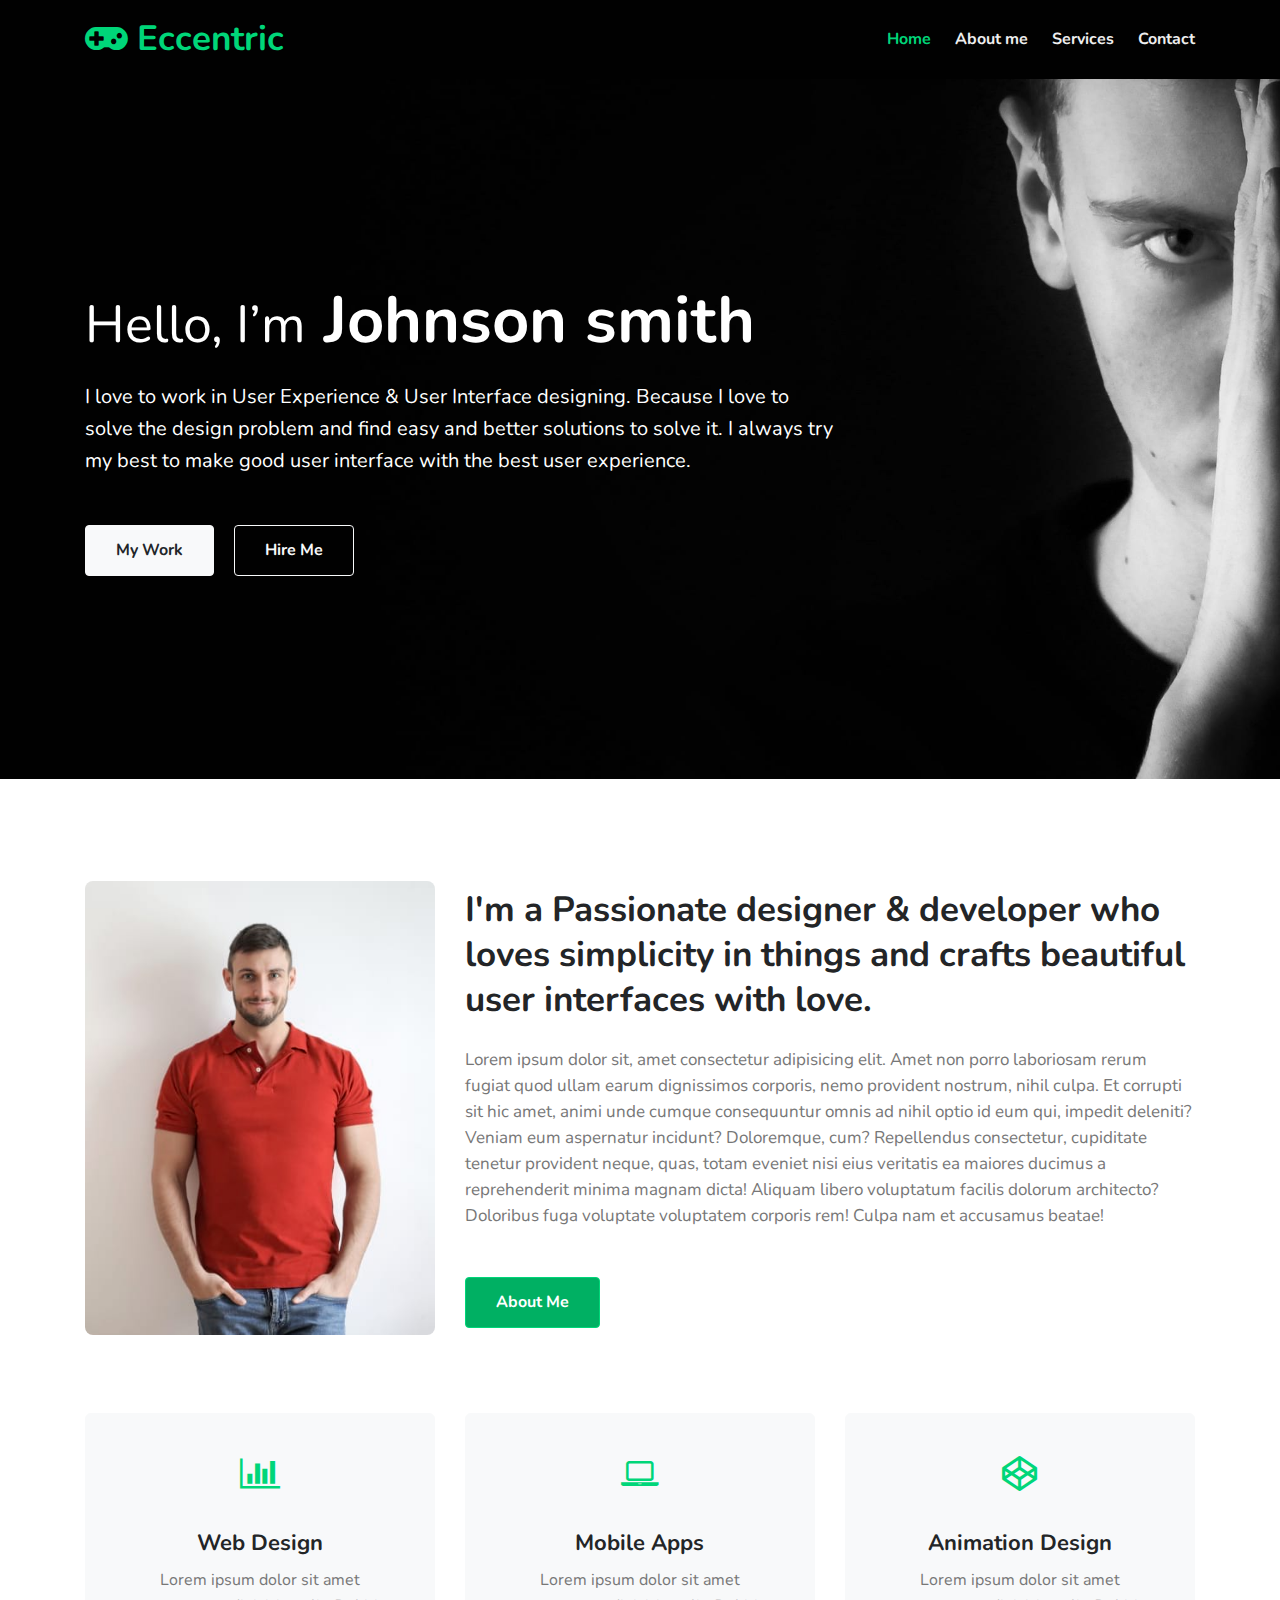
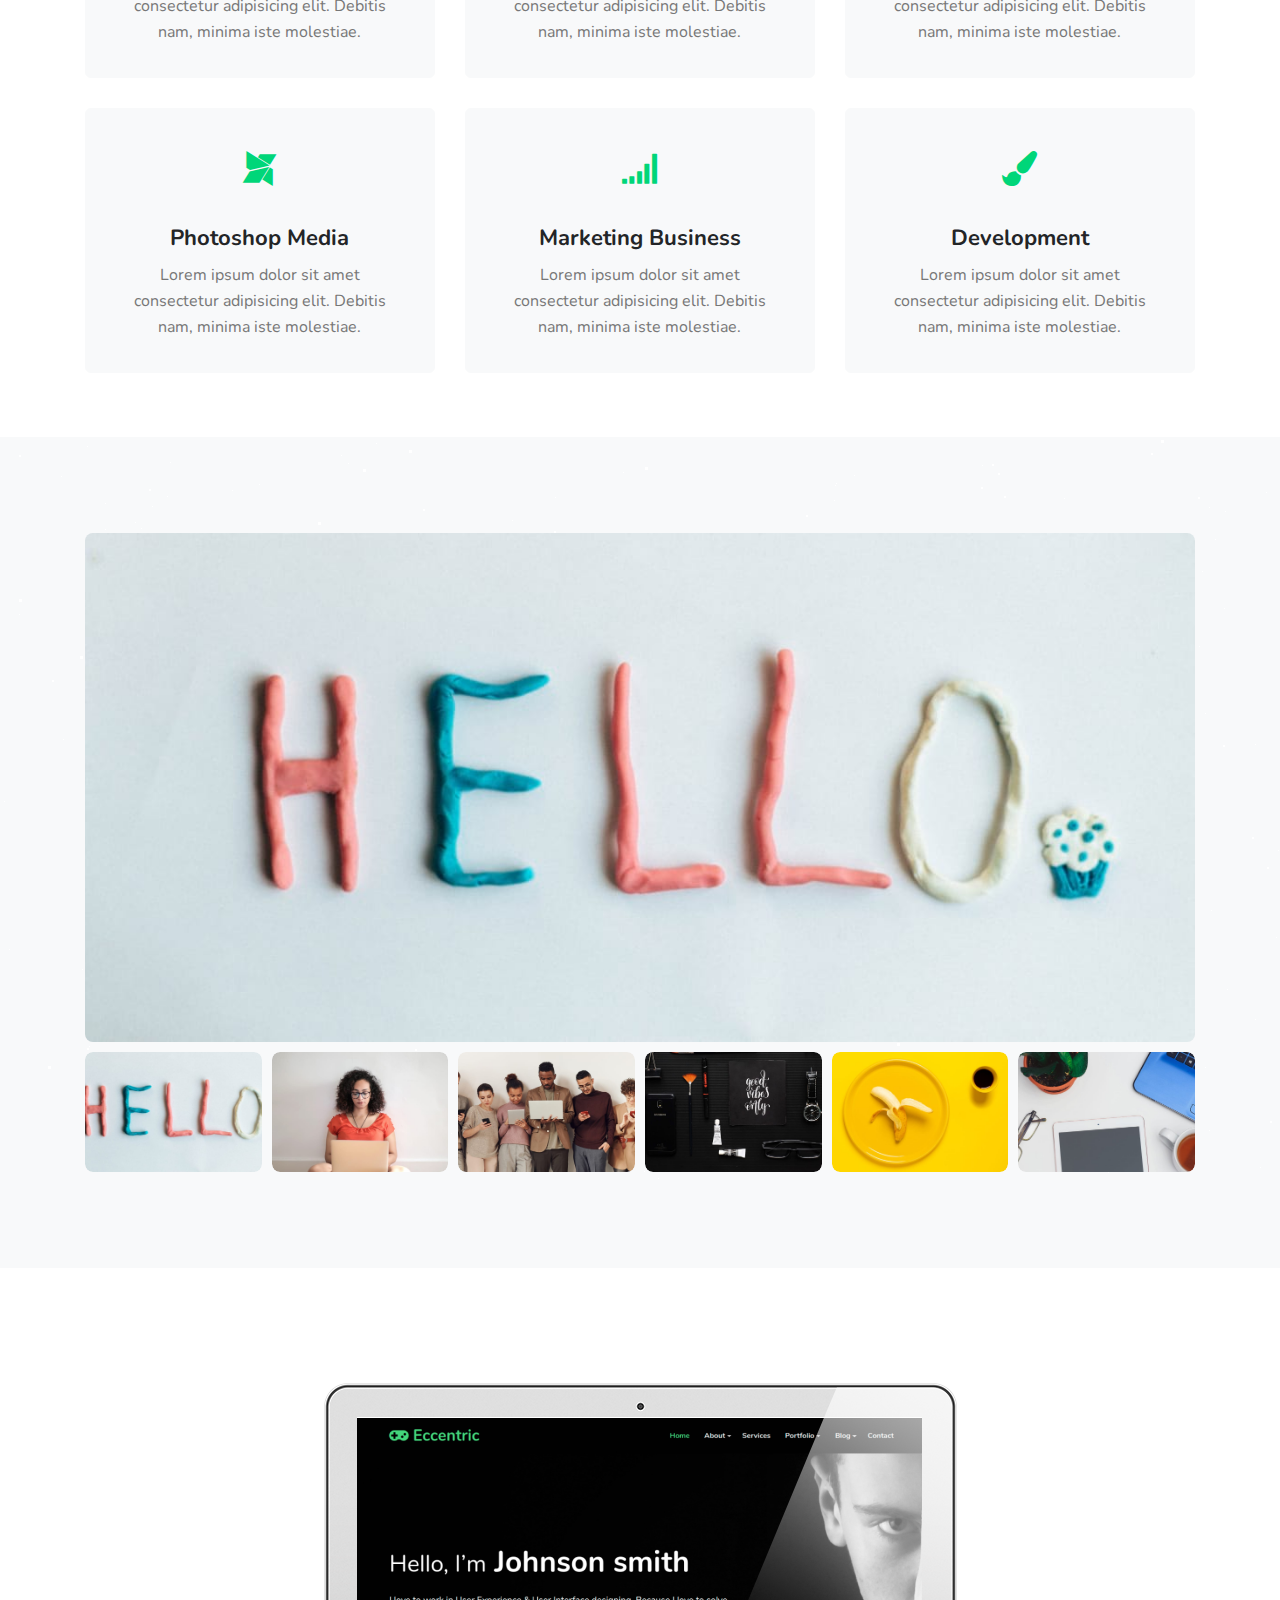
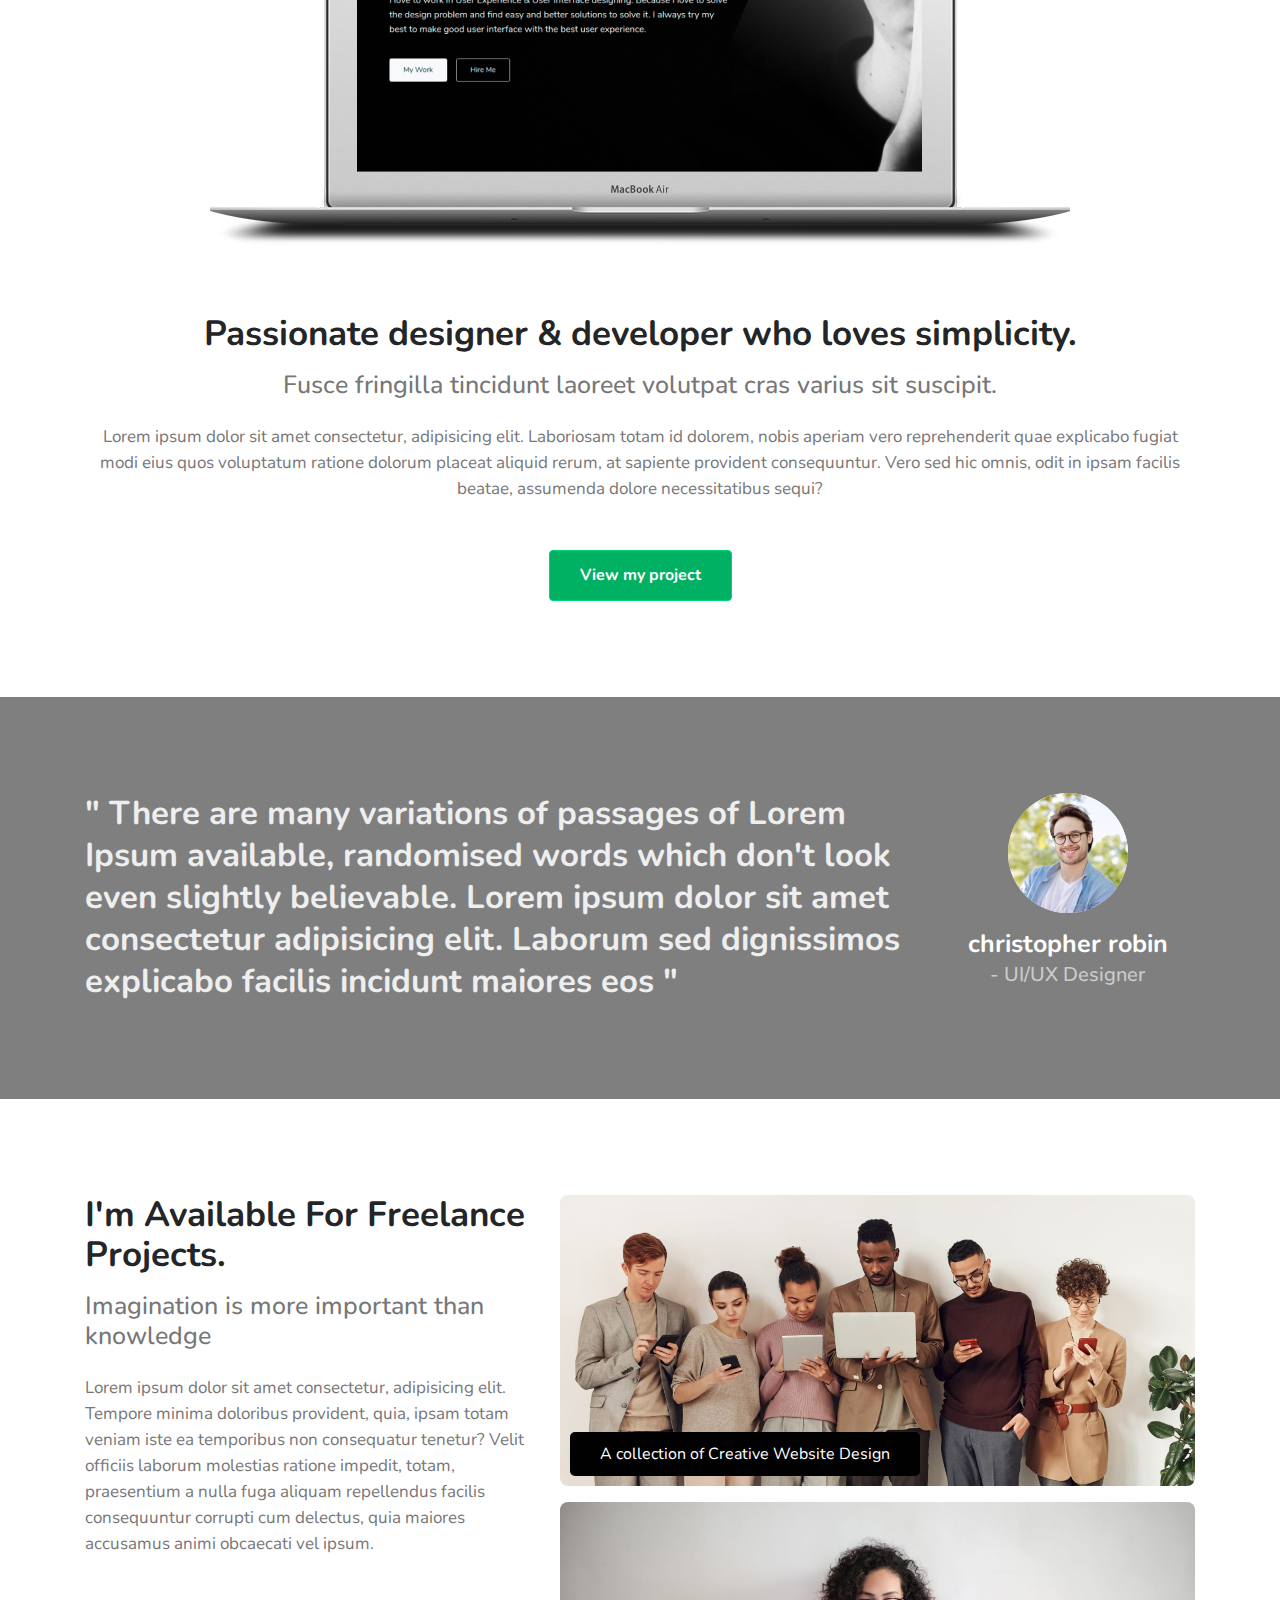
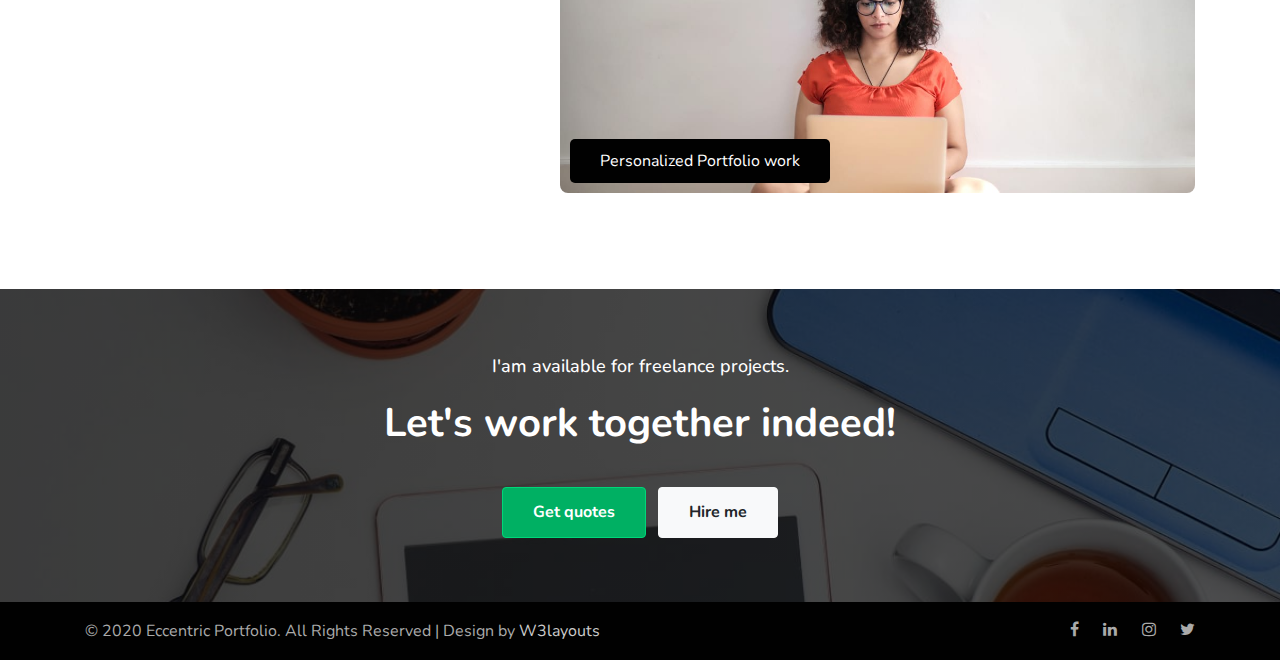
==== commit 5cfd3385: "Website Changed" ====
--- a/index.html
+++ b/index.html
@@ -1,274 +1,433 @@
-<!DOCTYPE html>
+<!--
+Author: W3layouts
+Author URL: http://w3layouts.com
+-->
+<!doctype html>
 <html lang="en">
-  <head>
-    <meta charset="UTF-8" />
-    <meta name="viewport" content="width=device-width, initial-scale=1.0" />
-    <meta http-equiv="X-UA-Compatible" content="ie=edge" />
-    <link rel="stylesheet" href="https://fonts.googleapis.com/css?family=Open+Sans:400,600" />
-    <link rel="stylesheet" href="css/all.min.css" />
-    <link rel="stylesheet" href="css/bootstrap.min.css" />
-    <link rel="stylesheet" href="css/templatemo-style.css" />
-    <title>Mujahid</title>
-    
-<!--
-Mini Profile Template
-https://templatemo.com/tm-530-mini-profile
--->
-  </head>
-  <body>
-    <!-- Welcome Section -->
-    <section id="tmWelcome" class="parallax-window" data-parallax="scroll" data-image-src="img/mini-profile-bg-01.jpg">
-      <div class="container-fluid tm-brand-container-outer">
+
+<head>
+  <!-- Required meta tags -->
+  <meta charset="utf-8">
+  <meta name="viewport" content="width=device-width, initial-scale=1, shrink-to-fit=no">
+
+  <title>Eccentric portfolio V2 - Personal Category Bootstrap Responsive Website Template | Home : W3layouts</title>
+
+  <!-- google fonts -->
+  <link href="//fonts.googleapis.com/css?family=Nunito:400,700&display=swap" rel="stylesheet">
+
+  <!-- Template CSS -->
+  <link rel="stylesheet" href="assets/css/style-starter.css">
+
+</head>
+
+<body>
+<!-- header -->
+<header>
+  <div class="w3l-header" id="home">
+    <div class="container">
+      <nav class="navbar navbar-expand-lg navbar-dark pl-0 pr-0">
+        <a class="navbar-brand m-0" href="index.html"><span class="fa fa-gamepad"></span> Eccentric </a>
+        <!-- if logo is image enable this   
+            <a class="navbar-brand" href="#index.html">
+                <img src="image-path" alt="Your logo" title="Your logo" style="height:35px;" />
+            </a> -->
+        <button class="navbar-toggler" type="button" data-toggle="collapse" data-target="#navbarNav" aria-controls="navbarNav" aria-expanded="false"
+          aria-label="Toggle navigation">
+          <span class="navbar-toggler-icon fa fa-bars"></span>
+        </button>
+        <div class="collapse navbar-collapse" id="navbarNav">
+          <ul class="navbar-nav ml-auto">
+            <li class="nav-item active mr-lg-4">
+              <a class="nav-link pl-0 pr-0" href="index.html">Home <span class="sr-only">(current)</span></a>
+            </li>
+            <li class="nav-item mr-lg-4">
+              <a class="nav-link pl-0 pr-0" href="about.html">About me</a>
+            </li>
+            <li class="nav-item mr-lg-4">
+              <a class="nav-link pl-0 pr-0" href="services.html">Services</a>
+            </li>
+            <li class="nav-item">
+              <a class="nav-link pl-0 pr-0" href="contact.html">Contact</a>
+            </li>
+          </ul>
+        </div>
+      </nav>
+    </div>
+  </div>
+</header>
+<!-- //header -->
+<!--  Main banner section -->
+<section class="w3l-main-banner">
+  <div class="banner-view">
+    <div class="banner-info container">
+      <h3 class="banner-text"><small>Hello, I’m</small>
+        Johnson smith
+      </h3>
+      <p class="mt-3 mb-5"> I love to work in User Experience & User Interface designing. Because I love to solve the design problem and find easy and
+        better solutions to solve it. I always try my best to make good user interface with the best user experience.</p><br>
+      <a href="portfolio.html" class="btn btn-light btn-style mr-3">My Work</a>
+      <a href="#about.html" class="btn btn-outline-light btn-style">Hire Me</a>
+    </div>
+  </div>
+
+  <div id='stars'></div>
+  <div id='stars2'></div>
+  <div id='stars3'></div>
+</section>
+<!--  //Main banner section -->
+<!-- w3l-content-photo-5 -->
+<div class="w3l-content-photo-5 py-5" id="about">
+	<div class="content-main pt-lg-5 pt-md-3 pb-0">
+		<div class="container">
+			<div class="row">
+				<div class="col-lg-4 content-photo">
+					<a href="#"><img src="assets/images/myimage.jpg" class="img-fluid" alt="content-photo"></a>
+				</div>
+				<div class="col-lg-8 content-left mt-lg-0 mt-5 ">
+					<h3>I'm a Passionate designer & developer who loves simplicity in things and crafts beautiful user interfaces with love.</h3>
+					<p class="mb-0">Lorem ipsum dolor sit, amet consectetur adipisicing elit. Amet non porro laboriosam rerum fugiat quod ullam earum
+						dignissimos corporis, nemo provident nostrum, nihil culpa. Et corrupti sit hic amet, animi unde cumque consequuntur omnis ad nihil optio
+						id eum qui, impedit deleniti? Veniam eum aspernatur incidunt? Doloremque, cum? Repellendus consectetur, cupiditate tenetur provident
+						neque, quas, totam eveniet nisi eius veritatis ea maiores ducimus a reprehenderit minima magnam dicta! Aliquam libero voluptatum facilis
+						dolorum architecto? Doloribus fuga voluptate voluptatem corporis rem! Culpa nam et accusamus beatae!</p>
+					<a href="about.html" class="btn-style btn-primary btn mt-lg-5 mt-4">About Me</a>
+				</div>
+			</div>
+		</div>
+	</div>
+</div>
+<!-- //w3l-content-photo-5 -->
+<section class="w3l-services-block-3">
+  <div class="features-main pb-5 pt-0 text-center">
+    <div class="container pb-lg-3">
+      <div class="row features">
+        <div class="col-lg-4 col-md-6 feature-grid">
+          <a href="#url">
+            <div class="feature-body service1">
+              <div class="feature-img">
+                <span class="fa fa-bar-chart" aria-hidden="true"></span>
+              </div>
+              <div class="feature-info mt-4">
+                <h3 class="feature-titel mb-2">Web Design</h3>
+                <p class="feature-text">Lorem ipsum dolor sit amet consectetur adipisicing elit. Debitis nam, minima iste molestiae.
+                </p>
+              </div>
+            </div>
+          </a>
+        </div>
+        <div class="col-lg-4 col-md-6 feature-grid">
+          <a href="#url">
+            <div class="feature-body service2">
+              <div class="feature-img">
+                <span class="fa fa-laptop icon-fea" aria-hidden="true"></span>
+              </div>
+              <div class="feature-info mt-4">
+                <h3 class="feature-titel mb-2">Mobile Apps</h3>
+                <p class="feature-text">Lorem ipsum dolor sit amet consectetur adipisicing elit. Debitis nam, minima iste molestiae.
+                </p>
+
+              </div>
+            </div>
+          </a>
+        </div>
+        <div class="col-lg-4 col-md-6 feature-grid">
+          <a href="#url">
+            <div class="feature-body service3">
+              <div class="feature-img">
+                <span class="fa fa-codepen" aria-hidden="true"></span>
+              </div>
+              <div class="feature-info mt-4">
+                <h3 class="feature-titel mb-2">Animation Design</h3>
+                <p class="feature-text">Lorem ipsum dolor sit amet consectetur adipisicing elit. Debitis nam, minima iste molestiae.
+                </p>
+                <div class="hover">
+                </div>
+              </div>
+            </div>
+          </a>
+        </div>
+        <div class="col-lg-4 col-md-6 feature-grid">
+          <a href="#url">
+            <div class="feature-body service4">
+              <div class="feature-img">
+                <span class="fa fa-modx" aria-hidden="true"></span>
+              </div>
+              <div class="feature-info mt-4">
+                <h3 class="feature-titel mb-2">Photoshop Media</h3>
+                <p class="feature-text">Lorem ipsum dolor sit amet consectetur adipisicing elit. Debitis nam, minima iste molestiae.
+                </p>
+              </div>
+            </div>
+          </a>
+        </div>
+        <div class="col-lg-4 col-md-6 feature-grid">
+          <a href="#url">
+            <div class="feature-body service5">
+              <div class="feature-img">
+                <span class="fa fa-signal icon-fea" aria-hidden="true"></span>
+              </div>
+              <div class="feature-info mt-4">
+                <h3 class="feature-titel mb-2">Marketing Business</h3>
+                <p class="feature-text">Lorem ipsum dolor sit amet consectetur adipisicing elit. Debitis nam, minima iste molestiae.
+                </p>
+              </div>
+            </div>
+          </a>
+        </div>
+        <div class="col-lg-4 col-md-6 feature-grid">
+          <a href="#url">
+            <div class="feature-body service6">
+              <div class="feature-img">
+                <span class="fa fa-paint-brush icon-fea" aria-hidden="true"></span>
+              </div>
+              <div class="feature-info mt-4">
+                <h3 class="feature-titel mb-2">Development</h3>
+                <p class="feature-text">Lorem ipsum dolor sit amet consectetur adipisicing elit. Debitis nam, minima iste molestiae.
+                </p>
+              </div>
+            </div>
+          </a>
+        </div>
+      </div>
+    </div>
+  </div>
+</section>
+<!-- gallery-7 -->
+<section class="w3l-gallery-7">
+	<div class="gallery-7_sur py-5">
+		<div class="container py-lg-5">
+			<div id="container">
+				<div class="galleryContainer">
+					<div class="gallery">
+						<input type="radio" name="controls" id="c1" checked><img class="galleryImage img-fluid" id="i1" src="assets/images/g1.jpg" class="img"
+							alt="">
+						<input type="radio" name="controls" id="c2"><img class="galleryImage img-fluid" id="i2" src="assets/images/g2.jpg" class="img" alt="">
+						<input type="radio" name="controls" id="c3"><img class="galleryImage img-fluid" id="i3" src="assets/images/g3.jpg" class="img" alt="">
+						<input type="radio" name="controls" id="c4"><img class="galleryImage img-fluid" id="i4" src="assets/images/g4.jpg" class="img" alt="">
+						<input type="radio" name="controls" id="c5"><img class="galleryImage img-fluid" id="i5" src="assets/images/g5.jpg" class="img" alt="">
+						<input type="radio" name="controls" id="c6"><img class="galleryImage img-fluid" id="i6" src="assets/images/g6.jpg" class="img" alt="">
+					</div>
+					<div class="thumbnails">
+						<label class="thumbnailImage" for="c1"><img src="assets/images/g1.jpg" class="img img-fluid" alt=""></label>
+						<label class="thumbnailImage" for="c2"><img src="assets/images/g2.jpg" class="img img-fluid" alt=""></label>
+						<label class="thumbnailImage" for="c3"><img src="assets/images/g3.jpg" class="img img-fluid" alt=""></label>
+						<label class="thumbnailImage" for="c4"><img src="assets/images/g4.jpg" class="img img-fluid" alt=""></label>
+						<label class="thumbnailImage" for="c5"><img src="assets/images/g5.jpg" class="img img-fluid" alt=""></label>
+						<label class="thumbnailImage" for="c6"><img src="assets/images/g6.jpg" class="img img-fluid" alt=""></label>
+
+					</div>
+				</div>
+			</div>
+		</div>
+	</div>
+</section>
+<!-- //gallery-7 -->
+<!-- iphone home block -->
+<section class="w3l-blog py-5 text-center">
+    <div class="container py-lg-5">
         <div class="row">
-          <div class="col-12">
-            <!-- Logo Area -->
-            <!-- Black transparent bg -->
-            <div class="ml-auto mr-0 tm-bg-black-transparent text-white tm-brand-container-inner">
-              <div class="tm-brand-container text-center">
-                <h1 class="tm-brand-name">MCUBE</h1>
-                <p class="tm-brand-description mb-0">Accept it, else change it !</p>
-              </div>
+            <div class="col-lg-12">
+                <div class="img-block">
+                    <a href="#img">
+                        <img src="assets/images/frame-mac.png" class="img-fluid" alt="image" />
+                    </a>
+                </div>
+            </div>
+        </div>
+        <div class="row">
+            <div class="col-lg-12">
+                <h3>Passionate designer & developer who loves simplicity.</h3>
+                <h5 class="mt-3">Fusce fringilla tincidunt laoreet volutpat cras varius sit suscipit.</h5>
+                <p class="mt-4 mb-0"> Lorem ipsum dolor sit amet consectetur, adipisicing elit. Laboriosam totam id dolorem, nobis aperiam vero
+                    reprehenderit quae explicabo fugiat modi eius quos voluptatum ratione dolorum placeat aliquid rerum, at sapiente provident
+                    consequuntur. Vero sed hic omnis, odit in ipsam facilis beatae, assumenda dolore necessitatibus sequi?</p>
+                <a href="blog1.html" class="btn-style btn-primary btn mt-lg-5 mt-4">View my project</a>
+            </div>
+            <!-- <div class="col-lg-3 col-6 pl-md-3 pl-2 mt-lg-0 mt-md-5 mt-4">
+                <div class="img-block">
+                    <a href="#img">
+                        <img src="assets/images/p2.jpg" class="img-fluid" alt="image" />
+                    </a>
+                </div>
+            </div> -->
+        </div>
+    </div>
+</section>
+<!-- //iphone home block -->
+<!-- testimonial -->
+<section class="w3l-quote-main" id="client">
+    <div class="quote py-5">
+        <div class="container py-lg-5">
+            <div class="row">
+                <div class="col-lg-9">
+                    <h4>" There are many variations of passages of Lorem Ipsum available, randomised words which don't look even slightly believable.
+                        Lorem ipsum dolor sit amet consectetur adipisicing elit. Laborum sed dignissimos explicabo facilis incidunt maiores eos "</h4>
+                </div>
+                <div class="col-lg-3 mt-lg-0 mt-3 text-lg-center tablet-grid">
+                    <img src="assets/images/client1.jpg" alt="" class="img-fluid" />
+                    <div>
+                        <h6 class="mb-0 mt-lg-3">christopher robin</h6>
+                        <h5 class="mt-1">- UI/UX Designer </h5>
+                    </div>
+                </div>
+            </div>
+        </div>
+    </div>
+</section>
+<!-- //testimonial -->
+
+<!-- home page blog-->
+<section class="w3l-blog py-5">
+    <div class="container py-lg-5 py-md-3">
+        <div class="row">
+            <div class="col-lg-5">
+                <h3>I'm Available For Freelance Projects.</h3>
+                <h5 class="mt-3">Imagination is more important than knowledge </h5>
+                <p class="mt-4"> Lorem ipsum dolor sit amet consectetur, adipisicing elit. Tempore minima doloribus provident, quia, ipsam totam
+                    veniam iste ea temporibus non consequatur tenetur? Velit officiis laborum molestias ratione impedit, totam, praesentium a nulla
+                    fuga aliquam repellendus facilis consequuntur corrupti cum delectus, quia maiores accusamus animi obcaecati vel ipsum.</p>
+            </div>
+            <div class="col-lg-7 mt-lg-0 mt-4">
+                <div class="img-block">
+                    <a href="single.html">
+                        <img src="assets/images/g3.jpg" class="img-fluid" alt="image" />
+                        <span>A collection of Creative Website Design</span>
+                    </a>
+                </div>
+                <div class="img-block mt-3">
+                    <a href="single.html"> <img src="assets/images/g2.jpg" class="img-fluid" alt="image" />
+                        <span>Personalized Portfolio work</span>
+                    </a>
+                </div>
+            </div>
+        </div>
+    </div>
+</section>
+<!-- //home page blog-->
+<!-- freelance hire me -->
+<section class="w3l-grid-quote py-5">
+    <div class="container py-lg-3">
+        <h6>I'am available for freelance projects.</h6>
+        <h3>Let's work together indeed!</h3>
+        <a href="contact.html" class="btn-style btn-primary btn">Get quotes</a>
+        <a href="contact.html" class="btn btn-style btn-light ml-2">Hire me</a>
+    </div>
+</section>
+<!-- //freelance hire me -->
+
+<!-- Footer -->
+<footer>
+  <section class="w3l-footers-1">
+    <div class="footer py-3">
+      <div class="container">
+        <div class="footer-content">
+          <div class="row">
+            <div class="col-lg-8 footer-left">
+              <p class="m-0">&copy; 2020 Eccentric Portfolio. All Rights Reserved | Design by <a href="https://w3layouts.com">W3layouts</a></p>
+            </div>
+            <div class="col-lg-4 footer-right text-lg-right text-center mt-lg-0 mt-3">
+              <ul class="social m-0 p-0">
+                <li><a href="#facebook"><span class="fa fa-facebook"></span></a></li>
+                <li><a href="#linkedin"><span class="fa fa-linkedin"></span></a></li>
+                <li><a href="#instagram"><span class="fa fa-instagram"></span></a></li>
+                <li><a href="#twitter"><span class="fa fa-twitter"></span></a></li>
+              </ul>
             </div>
           </div>
         </div>
       </div>
-
-      <div class="tm-bg-white-transparent tm-welcome-container">
-        <div class="container-fluid">
-          <div class="row h-100">
-            <!-- Welcome Text -->
-            <!-- White transparent bg -->
-            <div class="col-md-7 tm-welcome-left-col">
-              <div class="tm-welcome-left">
-                <h2 class="tm-welcome-title">Welcome to Mcube's Page</h2>
-                <p class="pb-0">
-                  Stay calm and cool in this hustling and bustling world. Follow your
-                  passion and be wise. Things will follow your way soon. </p>
-              </div>
-            </div>
-            <!-- Brown bg -->
-            <div class="col-md-5">
-              <div class="tm-welcome-right">
-                <i class="fas fa-4x fa-address-card p-3 tm-welcome-icon"></i>
-                <p class="mb-0">
-                  Please spread a word about templatemo website. Anyone can download free Bootstrap CSS templates.
-                </p>
-              </div>
-            </div>
-          </div>
-        </div>
-      </div>
-    </section>
-    <!-- End Welcome section -->
-
-    <!-- Portfolio section -->
-    <section id="tmPortfolio">
-      <div class="container-fluid">
-        <div class="row">
-          <div class="col-12">
-            <div class="tm-portfolio-item">
-              <div class="tm-portfolio-name text-white tm-bg-green">
-                Project Manager
-              </div>
-              <div class="tm-portfolio-description">
-                <h3 class="tm-text-green">
-                  New Company
-                  <span class="tm-title-small">(2019 January to Present)</span>
-                </h3>
-                <p class="mb-0">
-                  Nullam a tellus ultricies, ornare purus vel, porttitor massa.
-                  Aliquam facilisis purus ac eros sollicidudin, in mollis neque
-                  facilisis. Duis malesuada, mi non elementum malesuada.
-                </p>
-              </div>
-            </div>
-
-            <div class="tm-portfolio-item">
-              <div class="tm-portfolio-name text-white tm-bg-orange">
-                Senior UX Designer
-              </div>
-              <div class="tm-portfolio-description">
-                <h3 class="tm-text-orange">
-                  Studio One
-                  <span class="tm-title-small">(2017 April to 2018 Dec)</span>
-                </h3>
-                <p class="mb-0">
-                  Phasellus ac nulla egestas, malesuada dolor quis, scelerisque
-                  arcu. Morbi aliquam, nunc vel blandit mattis, sapien nisl
-                  convallis sem, quis hendrerit nisl tellus in lectus. Proin at
-                  nibh bibendum, tincidunt mauris sit amet, porta risus. Integer
-                  id malesuada ligula.
-                </p>
-              </div>
-            </div>
-
-            <div class="tm-portfolio-item">
-              <div class="tm-portfolio-name text-white tm-bg-blue">
-                Graphic Designer
-              </div>
-              <div class="tm-portfolio-description">
-                <h3 class="tm-text-blue">
-                  Digital Com
-                  <span class="tm-title-small">(2015 Jan to 2016 Dec)</span>
-                </h3>
-                <p class="mb-0">
-                  Etiam porta est nisl, consectetur dapibus ante faucibus id.
-                  Nunc ullamcorper a quam eget tincidunt. Proin vehicula mauris
-                  ipsum, euismod dignissim dolor convallis ac.
-                </p>
-              </div>
-            </div>
-
-            <div class="tm-portfolio-item">
-              <div class="tm-portfolio-name text-white tm-bg-dark-gray">
-                Design School
-              </div>
-              <div class="tm-portfolio-description">
-                <h3 class="tm-text-dark-gray">
-                  Art Design College
-                  <span class="tm-title-small">
-                    (2012 May to 2014 Dec)
-                  </span>
-                </h3>
-                <p class="mb-0">
-                  Etiam porta est nisl, consectetur dapibus ante faucibus id.
-                  Nunc ullamcorper a quam eget tincidunt. Proin vehicula mauris
-                  ipsum, euismod dignissim dolor convallis ac.
-                </p>
-              </div>
-            </div>
-          </div>
-        </div>
-      </div>
-    </section>
-    <!-- End portfolio section -->
-
-    <!-- Contact section -->
-    <div id="tmContact" class="parallax-window" data-parallax="scroll" data-image-src="img/mini-profile-bg-02.jpg">
-      <div class="container-fluid">
-        <div class="row">
-          <div class="col-12">
-            <div class="tm-contact-items-container">
-              <div class="tm-contact-item">
-                <i class="fas fa-5x fa-briefcase tm-contact-item-icon"></i>
-                <p class="mb-0">
-                  Quisque venenatis viverra ultrices. Lorem ipsum dolor sit
-                  amet. Nullam sit amet tempor nisl.
-                </p>
-              </div>
-              <div class="tm-contact-item">
-                <i class="fas fa-5x fa-building tm-contact-item-icon"></i>
-                <p class="mb-0">
-                  You can absolutely feel free to use Mini Profile for your web page or any usage for your website.
-                </p>
-              </div>
-
-              <div class="tm-contact-item">
-                <i class="fas fa-5x fa-balance-scale tm-contact-item-icon"></i>
-                <p class="mb-0">
-                  You are NOT allowed to re-distribute this template in any download website. Else, it is illegal action.
-                </p>
-              </div>
-            </div>
-          </div>
-        </div>
-
-        <div class="row">
-          <div class="col-12">
-            <form
-              action="index.html"
-              method="POST"
-              id="tmContactForm"
-              class="tm-bg-white-transparent"
-            >
-              <div class="form-group">
-                <input
-                  type="text"
-                  id="contact_name"
-                  name="contact_name"
-                  class="form-control rounded-0 border-top-0 border-right-0 border-left-0"
-                  placeholder="Name"
-                  required
-                />
-              </div>
-              <div class="form-group">
-                <input
-                  type="email"
-                  id="contact_email"
-                  name="contact_email"
-                  class="form-control rounded-0 border-top-0 border-right-0 border-left-0"
-                  placeholder="Email"
-                  required
-                />
-              </div>
-              <div class="form-group">
-                <textarea
-                  rows="4"
-                  id="contact_message"
-                  name="contact_message"
-                  class="form-control rounded-0 border-top-0 border-right-0 border-left-0"
-                  placeholder="Message"
-                  required
-                ></textarea>
-              </div>
-              <div class="text-center">
-                <button
-                  type="submit"
-                  class="btn tm-btn-submit rounded-0 text-white"
-                >
-                  Submit
-                </button>
-              </div>
-            </form>
-          </div>
-        </div>
-        <!-- row -->
-        <div class="row">
-          <footer class="col-12">
-            <p class="text-center tm-copyright-text">
-            Copyright 2020 Mini Profile Page 
-            
-            - Design: Template Mo</p>
-          </footer>
-        </div>
-      </div>
-      <!-- container -->
-    </div>
-    <!-- section -->
-    <script src="js/jquery.min.js"></script>
-    <script src="js/parallax.min.js"></script>
-    <script>
-      function detectMsBrowser() {
-        using_ms_browser =
-          navigator.appName == "Microsoft Internet Explorer" ||
-          (navigator.appName == "Netscape" &&
-            navigator.appVersion.indexOf("Edge") > -1) ||
-          (navigator.appName == "Netscape" &&
-            navigator.appVersion.indexOf("Trident") > -1);
-
-        if (using_ms_browser == true) {
-          alert(
-            "Please use Chrome or Firefox for the best browsing experience!"
-          );
+    </div>
+  </section>
+</footer>
+<!-- //Footer -->
+
+<!-- move top -->
+<button onclick="topFunction()" id="movetop" class="editContent" title="Go to top">
+  <span class="fa fa-angle-up"></span>
+</button>
+<script>
+  // When the user scrolls down 20px from the top of the document, show the button
+  window.onscroll = function () {
+    scrollFunction()
+  };
+
+  function scrollFunction() {
+    if (document.body.scrollTop > 20 || document.documentElement.scrollTop > 20) {
+      document.getElementById("movetop").style.display = "block";
+    } else {
+      document.getElementById("movetop").style.display = "none";
+    }
+  }
+
+  // When the user clicks on the button, scroll to the top of the document
+  function topFunction() {
+    document.body.scrollTop = 0;
+    document.documentElement.scrollTop = 0;
+  }
+</script>
+<!-- /move top -->
+
+<!-- common jquery -->
+<script src="assets/js/jquery-3.3.1.min.js"></script>
+<!-- //common jquery -->
+
+<!-- disable body scroll which navbar is in active -->
+<script>
+  $(function () {
+    $('.navbar-toggler').click(function () {
+      $('body').toggleClass('noscroll');
+    })
+  });
+</script>
+<!-- disable body scroll which navbar is in active -->
+
+
+<!-- for blog carousel slider -->
+<script src="assets/js/owl.carousel.js"></script>
+<script>
+  $(document).ready(function () {
+    var owl = $('.owl-carousel');
+    owl.owlCarousel({
+      stagePadding: 20,
+      margin: 15,
+      nav: false,
+      loop: false,
+      responsive: {
+        0: {
+          items: 1
+        },
+        600: {
+          items: 2
+        },
+        1000: {
+          items: 3
         }
       }
-      function setBrandMarginTop() {
-        var bottomContainerHeight = $(".tm-welcome-container").height();
-
-        $(".tm-brand-container-outer").css({
-          "margin-top": -bottomContainerHeight + "px"
-        });
-      }
-
-      $(function() {
-        setBrandMarginTop();
-        detectMsBrowser();
-
-        // Handle window resize event
-        $(window).resize(function() {
-          setBrandMarginTop();
-        });
-      });
-    </script>
-  </body>
-</html>+    })
+  })
+</script>
+<!-- //for blog carousel slider -->
+
+
+<!-- stats number counter-->
+<script src="assets/js/jquery.waypoints.min.js"></script>
+<script src="assets/js/jquery.countup.js"></script>
+<script>
+  $('.counter').countUp();
+</script>
+<!-- //stats number counter -->
+
+<!-- jQuery-Photo-filter-lightbox-portfolio-plugin -->
+<script src="assets/js/jquery-1.7.2.js"></script>
+<script src="assets/js/jquery.quicksand.js"></script>
+<script src="assets/js/script.js"></script>
+<script src="assets/js/jquery.prettyPhoto.js"></script>
+<!-- //jQuery-Photo-filter-lightbox-portfolio-plugin -->
+
+<!--  bootstrap js -->
+<script src="assets/js/bootstrap.min.js"></script>
+<!--  //bootstrap js -->
+
+</body>
+
+</html>
--- a/assets/css/style-starter.css
+++ b/assets/css/style-starter.css
@@ -0,0 +1,11181 @@
+
+/*--
+Author: W3layouts
+Author URL: http://w3layouts.com
+--*/@charset "UTF-8";
+/*!
+ * Bootstrap v4.4.1 (https://getbootstrap.com/)
+ * Copyright 2011-2019 The Bootstrap Authors
+ * Copyright 2011-2019 Twitter, Inc.
+ * Licensed under MIT (https://github.com/twbs/bootstrap/blob/master/LICENSE)
+ */
+:root {
+  --blue: #007bff;
+  --indigo: #6610f2;
+  --purple: #6f42c1;
+  --pink: #e83e8c;
+  --red: #dc3545;
+  --orange: #fd7e14;
+  --yellow: #ffc107;
+  --green: #28a745;
+  --teal: #20c997;
+  --cyan: #17a2b8;
+  --white: #fff;
+  --gray: #6c757d;
+  --gray-dark: #343a40;
+  --primary: #00d679;
+  --secondary: #010101;
+  --success: #28a745;
+  --info: #17a2b8;
+  --warning: #ffc107;
+  --danger: #dc3545;
+  --light: #f8f9fa;
+  --dark: #343a40;
+  --breakpoint-xs: 0;
+  --breakpoint-sm: 576px;
+  --breakpoint-md: 768px;
+  --breakpoint-lg: 992px;
+  --breakpoint-xl: 1200px;
+  --font-family-sans-serif: -apple-system, BlinkMacSystemFont, "Segoe UI", Roboto, "Helvetica Neue", Arial, "Noto Sans", sans-serif, "Apple Color Emoji", "Segoe UI Emoji", "Segoe UI Symbol", "Noto Color Emoji";
+  --font-family-monospace: SFMono-Regular, Menlo, Monaco, Consolas, "Liberation Mono", "Courier New", monospace; }
+
+*,
+*::before,
+*::after {
+  box-sizing: border-box; }
+
+html {
+  font-family: sans-serif;
+  line-height: 1.15;
+  -webkit-text-size-adjust: 100%;
+  -webkit-tap-highlight-color: rgba(0, 0, 0, 0); }
+
+article, aside, figcaption, figure, footer, header, hgroup, main, nav, section {
+  display: block; }
+
+body {
+  margin: 0;
+  font-family: -apple-system, BlinkMacSystemFont, "Segoe UI", Roboto, "Helvetica Neue", Arial, "Noto Sans", sans-serif, "Apple Color Emoji", "Segoe UI Emoji", "Segoe UI Symbol", "Noto Color Emoji";
+  font-size: 1rem;
+  font-weight: 400;
+  line-height: 1.5;
+  color: #212529;
+  text-align: left;
+  background-color: #fff; }
+
+[tabindex="-1"]:focus:not(:focus-visible) {
+  outline: 0 !important; }
+
+hr {
+  box-sizing: content-box;
+  height: 0;
+  overflow: visible; }
+
+h1, h2, h3, h4, h5, h6 {
+  margin-top: 0;
+  margin-bottom: 0.5rem; }
+
+p {
+  margin-top: 0;
+  margin-bottom: 1rem; }
+
+abbr[title],
+abbr[data-original-title] {
+  text-decoration: underline;
+  -webkit-text-decoration: underline dotted;
+          text-decoration: underline dotted;
+  cursor: help;
+  border-bottom: 0;
+  -webkit-text-decoration-skip-ink: none;
+          text-decoration-skip-ink: none; }
+
+address {
+  margin-bottom: 1rem;
+  font-style: normal;
+  line-height: inherit; }
+
+ol,
+ul,
+dl {
+  margin-top: 0;
+  margin-bottom: 1rem; }
+
+ol ol,
+ul ul,
+ol ul,
+ul ol {
+  margin-bottom: 0; }
+
+dt {
+  font-weight: 700; }
+
+dd {
+  margin-bottom: .5rem;
+  margin-left: 0; }
+
+blockquote {
+  margin: 0 0 1rem; }
+
+b,
+strong {
+  font-weight: bolder; }
+
+small {
+  font-size: 80%; }
+
+sub,
+sup {
+  position: relative;
+  font-size: 75%;
+  line-height: 0;
+  vertical-align: baseline; }
+
+sub {
+  bottom: -.25em; }
+
+sup {
+  top: -.5em; }
+
+a {
+  color: #00d679;
+  text-decoration: none;
+  background-color: transparent; }
+  a:hover {
+    color: #008a4e;
+    text-decoration: underline; }
+
+a:not([href]) {
+  color: inherit;
+  text-decoration: none; }
+  a:not([href]):hover {
+    color: inherit;
+    text-decoration: none; }
+
+pre,
+code,
+kbd,
+samp {
+  font-family: SFMono-Regular, Menlo, Monaco, Consolas, "Liberation Mono", "Courier New", monospace;
+  font-size: 1em; }
+
+pre {
+  margin-top: 0;
+  margin-bottom: 1rem;
+  overflow: auto; }
+
+figure {
+  margin: 0 0 1rem; }
+
+img {
+  vertical-align: middle;
+  border-style: none; }
+
+svg {
+  overflow: hidden;
+  vertical-align: middle; }
+
+table {
+  border-collapse: collapse; }
+
+caption {
+  padding-top: 0.75rem;
+  padding-bottom: 0.75rem;
+  color: #6c757d;
+  text-align: left;
+  caption-side: bottom; }
+
+th {
+  text-align: inherit; }
+
+label {
+  display: inline-block;
+  margin-bottom: 0.5rem; }
+
+button {
+  border-radius: 0; }
+
+button:focus {
+  outline: 1px dotted;
+  outline: 5px auto -webkit-focus-ring-color; }
+
+input,
+button,
+select,
+optgroup,
+textarea {
+  margin: 0;
+  font-family: inherit;
+  font-size: inherit;
+  line-height: inherit; }
+
+button,
+input {
+  overflow: visible; }
+
+button,
+select {
+  text-transform: none; }
+
+select {
+  word-wrap: normal; }
+
+button,
+[type="button"],
+[type="reset"],
+[type="submit"] {
+  -webkit-appearance: button; }
+
+button:not(:disabled),
+[type="button"]:not(:disabled),
+[type="reset"]:not(:disabled),
+[type="submit"]:not(:disabled) {
+  cursor: pointer; }
+
+button::-moz-focus-inner,
+[type="button"]::-moz-focus-inner,
+[type="reset"]::-moz-focus-inner,
+[type="submit"]::-moz-focus-inner {
+  padding: 0;
+  border-style: none; }
+
+input[type="radio"],
+input[type="checkbox"] {
+  box-sizing: border-box;
+  padding: 0; }
+
+input[type="date"],
+input[type="time"],
+input[type="datetime-local"],
+input[type="month"] {
+  -webkit-appearance: listbox; }
+
+textarea {
+  overflow: auto;
+  resize: vertical; }
+
+fieldset {
+  min-width: 0;
+  padding: 0;
+  margin: 0;
+  border: 0; }
+
+legend {
+  display: block;
+  width: 100%;
+  max-width: 100%;
+  padding: 0;
+  margin-bottom: .5rem;
+  font-size: 1.5rem;
+  line-height: inherit;
+  color: inherit;
+  white-space: normal; }
+  @media (max-width: 1200px) {
+    legend {
+      font-size: calc(1.275rem + 0.3vw) ; } }
+
+progress {
+  vertical-align: baseline; }
+
+[type="number"]::-webkit-inner-spin-button,
+[type="number"]::-webkit-outer-spin-button {
+  height: auto; }
+
+[type="search"] {
+  outline-offset: -2px;
+  -webkit-appearance: none; }
+
+[type="search"]::-webkit-search-decoration {
+  -webkit-appearance: none; }
+
+::-webkit-file-upload-button {
+  font: inherit;
+  -webkit-appearance: button; }
+
+output {
+  display: inline-block; }
+
+summary {
+  display: list-item;
+  cursor: pointer; }
+
+template {
+  display: none; }
+
+[hidden] {
+  display: none !important; }
+
+h1, h2, h3, h4, h5, h6,
+.h1, .h2, .h3, .h4, .h5, .h6 {
+  margin-bottom: 0.5rem;
+  font-weight: 500;
+  line-height: 1.2; }
+
+h1, .h1 {
+  font-size: 2.5rem; }
+  @media (max-width: 1200px) {
+    h1, .h1 {
+      font-size: calc(1.375rem + 1.5vw) ; } }
+
+h2, .h2 {
+  font-size: 2rem; }
+  @media (max-width: 1200px) {
+    h2, .h2 {
+      font-size: calc(1.325rem + 0.9vw) ; } }
+
+h3, .h3 {
+  font-size: 1.75rem; }
+  @media (max-width: 1200px) {
+    h3, .h3 {
+      font-size: calc(1.3rem + 0.6vw) ; } }
+
+h4, .h4 {
+  font-size: 1.5rem; }
+  @media (max-width: 1200px) {
+    h4, .h4 {
+      font-size: calc(1.275rem + 0.3vw) ; } }
+
+h5, .h5 {
+  font-size: 1.25rem; }
+
+h6, .h6 {
+  font-size: 1rem; }
+
+.lead {
+  font-size: 1.25rem;
+  font-weight: 300; }
+
+.display-1 {
+  font-size: 6rem;
+  font-weight: 300;
+  line-height: 1.2; }
+  @media (max-width: 1200px) {
+    .display-1 {
+      font-size: calc(1.725rem + 5.7vw) ; } }
+
+.display-2 {
+  font-size: 5.5rem;
+  font-weight: 300;
+  line-height: 1.2; }
+  @media (max-width: 1200px) {
+    .display-2 {
+      font-size: calc(1.675rem + 5.1vw) ; } }
+
+.display-3 {
+  font-size: 4.5rem;
+  font-weight: 300;
+  line-height: 1.2; }
+  @media (max-width: 1200px) {
+    .display-3 {
+      font-size: calc(1.575rem + 3.9vw) ; } }
+
+.display-4 {
+  font-size: 3.5rem;
+  font-weight: 300;
+  line-height: 1.2; }
+  @media (max-width: 1200px) {
+    .display-4 {
+      font-size: calc(1.475rem + 2.7vw) ; } }
+
+hr {
+  margin-top: 1rem;
+  margin-bottom: 1rem;
+  border: 0;
+  border-top: 1px solid rgba(0, 0, 0, 0.1); }
+
+small,
+.small {
+  font-size: 80%;
+  font-weight: 400; }
+
+mark,
+.mark {
+  padding: 0.2em;
+  background-color: #fcf8e3; }
+
+.list-unstyled {
+  padding-left: 0;
+  list-style: none; }
+
+.list-inline {
+  padding-left: 0;
+  list-style: none; }
+
+.list-inline-item {
+  display: inline-block; }
+  .list-inline-item:not(:last-child) {
+    margin-right: 0.5rem; }
+
+.initialism {
+  font-size: 90%;
+  text-transform: uppercase; }
+
+.blockquote {
+  margin-bottom: 1rem;
+  font-size: 1.25rem; }
+
+.blockquote-footer {
+  display: block;
+  font-size: 80%;
+  color: #6c757d; }
+  .blockquote-footer::before {
+    content: "\2014\00A0"; }
+
+.img-fluid {
+  max-width: 100%;
+  height: auto; }
+
+.img-thumbnail {
+  padding: 0.25rem;
+  background-color: #fff;
+  border: 1px solid #dee2e6;
+  border-radius: 0.25rem;
+  max-width: 100%;
+  height: auto; }
+
+.figure {
+  display: inline-block; }
+
+.figure-img {
+  margin-bottom: 0.5rem;
+  line-height: 1; }
+
+.figure-caption {
+  font-size: 90%;
+  color: #6c757d; }
+
+code {
+  font-size: 87.5%;
+  color: #e83e8c;
+  word-wrap: break-word; }
+  a > code {
+    color: inherit; }
+
+kbd {
+  padding: 0.2rem 0.4rem;
+  font-size: 87.5%;
+  color: #fff;
+  background-color: #212529;
+  border-radius: 0.2rem; }
+  kbd kbd {
+    padding: 0;
+    font-size: 100%;
+    font-weight: 700; }
+
+pre {
+  display: block;
+  font-size: 87.5%;
+  color: #212529; }
+  pre code {
+    font-size: inherit;
+    color: inherit;
+    word-break: normal; }
+
+.pre-scrollable {
+  max-height: 340px;
+  overflow-y: scroll; }
+
+.container {
+  width: 100%;
+  padding-right: 15px;
+  padding-left: 15px;
+  margin-right: auto;
+  margin-left: auto; }
+  @media (min-width: 576px) {
+    .container {
+      max-width: 540px; } }
+  @media (min-width: 768px) {
+    .container {
+      max-width: 720px; } }
+  @media (min-width: 992px) {
+    .container {
+      max-width: 960px; } }
+  @media (min-width: 1200px) {
+    .container {
+      max-width: 1140px; } }
+
+.container-fluid, .container-sm, .container-md, .container-lg, .container-xl {
+  width: 100%;
+  padding-right: 15px;
+  padding-left: 15px;
+  margin-right: auto;
+  margin-left: auto; }
+
+@media (min-width: 576px) {
+  .container, .container-sm {
+    max-width: 540px; } }
+
+@media (min-width: 768px) {
+  .container, .container-sm, .container-md {
+    max-width: 720px; } }
+
+@media (min-width: 992px) {
+  .container, .container-sm, .container-md, .container-lg {
+    max-width: 960px; } }
+
+@media (min-width: 1200px) {
+  .container, .container-sm, .container-md, .container-lg, .container-xl {
+    max-width: 1140px; } }
+
+.row {
+  display: flex;
+  flex-wrap: wrap;
+  margin-right: -15px;
+  margin-left: -15px; }
+
+.no-gutters {
+  margin-right: 0;
+  margin-left: 0; }
+  .no-gutters > .col,
+  .no-gutters > [class*="col-"] {
+    padding-right: 0;
+    padding-left: 0; }
+
+.col-1, .col-2, .col-3, .col-4, .col-5, .col-6, .col-7, .col-8, .col-9, .col-10, .col-11, .col-12, .col,
+.col-auto, .col-sm-1, .col-sm-2, .col-sm-3, .col-sm-4, .col-sm-5, .col-sm-6, .col-sm-7, .col-sm-8, .col-sm-9, .col-sm-10, .col-sm-11, .col-sm-12, .col-sm,
+.col-sm-auto, .col-md-1, .col-md-2, .col-md-3, .col-md-4, .col-md-5, .col-md-6, .col-md-7, .col-md-8, .col-md-9, .col-md-10, .col-md-11, .col-md-12, .col-md,
+.col-md-auto, .col-lg-1, .col-lg-2, .col-lg-3, .col-lg-4, .col-lg-5, .col-lg-6, .col-lg-7, .col-lg-8, .col-lg-9, .col-lg-10, .col-lg-11, .col-lg-12, .col-lg,
+.col-lg-auto, .col-xl-1, .col-xl-2, .col-xl-3, .col-xl-4, .col-xl-5, .col-xl-6, .col-xl-7, .col-xl-8, .col-xl-9, .col-xl-10, .col-xl-11, .col-xl-12, .col-xl,
+.col-xl-auto {
+  position: relative;
+  width: 100%;
+  padding-right: 15px;
+  padding-left: 15px; }
+
+.col {
+  flex-basis: 0;
+  flex-grow: 1;
+  max-width: 100%; }
+
+.row-cols-1 > * {
+  flex: 0 0 100%;
+  max-width: 100%; }
+
+.row-cols-2 > * {
+  flex: 0 0 50%;
+  max-width: 50%; }
+
+.row-cols-3 > * {
+  flex: 0 0 33.33333%;
+  max-width: 33.33333%; }
+
+.row-cols-4 > * {
+  flex: 0 0 25%;
+  max-width: 25%; }
+
+.row-cols-5 > * {
+  flex: 0 0 20%;
+  max-width: 20%; }
+
+.row-cols-6 > * {
+  flex: 0 0 16.66667%;
+  max-width: 16.66667%; }
+
+.col-auto {
+  flex: 0 0 auto;
+  width: auto;
+  max-width: 100%; }
+
+.col-1 {
+  flex: 0 0 8.33333%;
+  max-width: 8.33333%; }
+
+.col-2 {
+  flex: 0 0 16.66667%;
+  max-width: 16.66667%; }
+
+.col-3 {
+  flex: 0 0 25%;
+  max-width: 25%; }
+
+.col-4 {
+  flex: 0 0 33.33333%;
+  max-width: 33.33333%; }
+
+.col-5 {
+  flex: 0 0 41.66667%;
+  max-width: 41.66667%; }
+
+.col-6 {
+  flex: 0 0 50%;
+  max-width: 50%; }
+
+.col-7 {
+  flex: 0 0 58.33333%;
+  max-width: 58.33333%; }
+
+.col-8 {
+  flex: 0 0 66.66667%;
+  max-width: 66.66667%; }
+
+.col-9 {
+  flex: 0 0 75%;
+  max-width: 75%; }
+
+.col-10 {
+  flex: 0 0 83.33333%;
+  max-width: 83.33333%; }
+
+.col-11 {
+  flex: 0 0 91.66667%;
+  max-width: 91.66667%; }
+
+.col-12 {
+  flex: 0 0 100%;
+  max-width: 100%; }
+
+.order-first {
+  order: -1; }
+
+.order-last {
+  order: 13; }
+
+.order-0 {
+  order: 0; }
+
+.order-1 {
+  order: 1; }
+
+.order-2 {
+  order: 2; }
+
+.order-3 {
+  order: 3; }
+
+.order-4 {
+  order: 4; }
+
+.order-5 {
+  order: 5; }
+
+.order-6 {
+  order: 6; }
+
+.order-7 {
+  order: 7; }
+
+.order-8 {
+  order: 8; }
+
+.order-9 {
+  order: 9; }
+
+.order-10 {
+  order: 10; }
+
+.order-11 {
+  order: 11; }
+
+.order-12 {
+  order: 12; }
+
+.offset-1 {
+  margin-left: 8.33333%; }
+
+.offset-2 {
+  margin-left: 16.66667%; }
+
+.offset-3 {
+  margin-left: 25%; }
+
+.offset-4 {
+  margin-left: 33.33333%; }
+
+.offset-5 {
+  margin-left: 41.66667%; }
+
+.offset-6 {
+  margin-left: 50%; }
+
+.offset-7 {
+  margin-left: 58.33333%; }
+
+.offset-8 {
+  margin-left: 66.66667%; }
+
+.offset-9 {
+  margin-left: 75%; }
+
+.offset-10 {
+  margin-left: 83.33333%; }
+
+.offset-11 {
+  margin-left: 91.66667%; }
+
+@media (min-width: 576px) {
+  .col-sm {
+    flex-basis: 0;
+    flex-grow: 1;
+    max-width: 100%; }
+  .row-cols-sm-1 > * {
+    flex: 0 0 100%;
+    max-width: 100%; }
+  .row-cols-sm-2 > * {
+    flex: 0 0 50%;
+    max-width: 50%; }
+  .row-cols-sm-3 > * {
+    flex: 0 0 33.33333%;
+    max-width: 33.33333%; }
+  .row-cols-sm-4 > * {
+    flex: 0 0 25%;
+    max-width: 25%; }
+  .row-cols-sm-5 > * {
+    flex: 0 0 20%;
+    max-width: 20%; }
+  .row-cols-sm-6 > * {
+    flex: 0 0 16.66667%;
+    max-width: 16.66667%; }
+  .col-sm-auto {
+    flex: 0 0 auto;
+    width: auto;
+    max-width: 100%; }
+  .col-sm-1 {
+    flex: 0 0 8.33333%;
+    max-width: 8.33333%; }
+  .col-sm-2 {
+    flex: 0 0 16.66667%;
+    max-width: 16.66667%; }
+  .col-sm-3 {
+    flex: 0 0 25%;
+    max-width: 25%; }
+  .col-sm-4 {
+    flex: 0 0 33.33333%;
+    max-width: 33.33333%; }
+  .col-sm-5 {
+    flex: 0 0 41.66667%;
+    max-width: 41.66667%; }
+  .col-sm-6 {
+    flex: 0 0 50%;
+    max-width: 50%; }
+  .col-sm-7 {
+    flex: 0 0 58.33333%;
+    max-width: 58.33333%; }
+  .col-sm-8 {
+    flex: 0 0 66.66667%;
+    max-width: 66.66667%; }
+  .col-sm-9 {
+    flex: 0 0 75%;
+    max-width: 75%; }
+  .col-sm-10 {
+    flex: 0 0 83.33333%;
+    max-width: 83.33333%; }
+  .col-sm-11 {
+    flex: 0 0 91.66667%;
+    max-width: 91.66667%; }
+  .col-sm-12 {
+    flex: 0 0 100%;
+    max-width: 100%; }
+  .order-sm-first {
+    order: -1; }
+  .order-sm-last {
+    order: 13; }
+  .order-sm-0 {
+    order: 0; }
+  .order-sm-1 {
+    order: 1; }
+  .order-sm-2 {
+    order: 2; }
+  .order-sm-3 {
+    order: 3; }
+  .order-sm-4 {
+    order: 4; }
+  .order-sm-5 {
+    order: 5; }
+  .order-sm-6 {
+    order: 6; }
+  .order-sm-7 {
+    order: 7; }
+  .order-sm-8 {
+    order: 8; }
+  .order-sm-9 {
+    order: 9; }
+  .order-sm-10 {
+    order: 10; }
+  .order-sm-11 {
+    order: 11; }
+  .order-sm-12 {
+    order: 12; }
+  .offset-sm-0 {
+    margin-left: 0; }
+  .offset-sm-1 {
+    margin-left: 8.33333%; }
+  .offset-sm-2 {
+    margin-left: 16.66667%; }
+  .offset-sm-3 {
+    margin-left: 25%; }
+  .offset-sm-4 {
+    margin-left: 33.33333%; }
+  .offset-sm-5 {
+    margin-left: 41.66667%; }
+  .offset-sm-6 {
+    margin-left: 50%; }
+  .offset-sm-7 {
+    margin-left: 58.33333%; }
+  .offset-sm-8 {
+    margin-left: 66.66667%; }
+  .offset-sm-9 {
+    margin-left: 75%; }
+  .offset-sm-10 {
+    margin-left: 83.33333%; }
+  .offset-sm-11 {
+    margin-left: 91.66667%; } }
+
+@media (min-width: 768px) {
+  .col-md {
+    flex-basis: 0;
+    flex-grow: 1;
+    max-width: 100%; }
+  .row-cols-md-1 > * {
+    flex: 0 0 100%;
+    max-width: 100%; }
+  .row-cols-md-2 > * {
+    flex: 0 0 50%;
+    max-width: 50%; }
+  .row-cols-md-3 > * {
+    flex: 0 0 33.33333%;
+    max-width: 33.33333%; }
+  .row-cols-md-4 > * {
+    flex: 0 0 25%;
+    max-width: 25%; }
+  .row-cols-md-5 > * {
+    flex: 0 0 20%;
+    max-width: 20%; }
+  .row-cols-md-6 > * {
+    flex: 0 0 16.66667%;
+    max-width: 16.66667%; }
+  .col-md-auto {
+    flex: 0 0 auto;
+    width: auto;
+    max-width: 100%; }
+  .col-md-1 {
+    flex: 0 0 8.33333%;
+    max-width: 8.33333%; }
+  .col-md-2 {
+    flex: 0 0 16.66667%;
+    max-width: 16.66667%; }
+  .col-md-3 {
+    flex: 0 0 25%;
+    max-width: 25%; }
+  .col-md-4 {
+    flex: 0 0 33.33333%;
+    max-width: 33.33333%; }
+  .col-md-5 {
+    flex: 0 0 41.66667%;
+    max-width: 41.66667%; }
+  .col-md-6 {
+    flex: 0 0 50%;
+    max-width: 50%; }
+  .col-md-7 {
+    flex: 0 0 58.33333%;
+    max-width: 58.33333%; }
+  .col-md-8 {
+    flex: 0 0 66.66667%;
+    max-width: 66.66667%; }
+  .col-md-9 {
+    flex: 0 0 75%;
+    max-width: 75%; }
+  .col-md-10 {
+    flex: 0 0 83.33333%;
+    max-width: 83.33333%; }
+  .col-md-11 {
+    flex: 0 0 91.66667%;
+    max-width: 91.66667%; }
+  .col-md-12 {
+    flex: 0 0 100%;
+    max-width: 100%; }
+  .order-md-first {
+    order: -1; }
+  .order-md-last {
+    order: 13; }
+  .order-md-0 {
+    order: 0; }
+  .order-md-1 {
+    order: 1; }
+  .order-md-2 {
+    order: 2; }
+  .order-md-3 {
+    order: 3; }
+  .order-md-4 {
+    order: 4; }
+  .order-md-5 {
+    order: 5; }
+  .order-md-6 {
+    order: 6; }
+  .order-md-7 {
+    order: 7; }
+  .order-md-8 {
+    order: 8; }
+  .order-md-9 {
+    order: 9; }
+  .order-md-10 {
+    order: 10; }
+  .order-md-11 {
+    order: 11; }
+  .order-md-12 {
+    order: 12; }
+  .offset-md-0 {
+    margin-left: 0; }
+  .offset-md-1 {
+    margin-left: 8.33333%; }
+  .offset-md-2 {
+    margin-left: 16.66667%; }
+  .offset-md-3 {
+    margin-left: 25%; }
+  .offset-md-4 {
+    margin-left: 33.33333%; }
+  .offset-md-5 {
+    margin-left: 41.66667%; }
+  .offset-md-6 {
+    margin-left: 50%; }
+  .offset-md-7 {
+    margin-left: 58.33333%; }
+  .offset-md-8 {
+    margin-left: 66.66667%; }
+  .offset-md-9 {
+    margin-left: 75%; }
+  .offset-md-10 {
+    margin-left: 83.33333%; }
+  .offset-md-11 {
+    margin-left: 91.66667%; } }
+
+@media (min-width: 992px) {
+  .col-lg {
+    flex-basis: 0;
+    flex-grow: 1;
+    max-width: 100%; }
+  .row-cols-lg-1 > * {
+    flex: 0 0 100%;
+    max-width: 100%; }
+  .row-cols-lg-2 > * {
+    flex: 0 0 50%;
+    max-width: 50%; }
+  .row-cols-lg-3 > * {
+    flex: 0 0 33.33333%;
+    max-width: 33.33333%; }
+  .row-cols-lg-4 > * {
+    flex: 0 0 25%;
+    max-width: 25%; }
+  .row-cols-lg-5 > * {
+    flex: 0 0 20%;
+    max-width: 20%; }
+  .row-cols-lg-6 > * {
+    flex: 0 0 16.66667%;
+    max-width: 16.66667%; }
+  .col-lg-auto {
+    flex: 0 0 auto;
+    width: auto;
+    max-width: 100%; }
+  .col-lg-1 {
+    flex: 0 0 8.33333%;
+    max-width: 8.33333%; }
+  .col-lg-2 {
+    flex: 0 0 16.66667%;
+    max-width: 16.66667%; }
+  .col-lg-3 {
+    flex: 0 0 25%;
+    max-width: 25%; }
+  .col-lg-4 {
+    flex: 0 0 33.33333%;
+    max-width: 33.33333%; }
+  .col-lg-5 {
+    flex: 0 0 41.66667%;
+    max-width: 41.66667%; }
+  .col-lg-6 {
+    flex: 0 0 50%;
+    max-width: 50%; }
+  .col-lg-7 {
+    flex: 0 0 58.33333%;
+    max-width: 58.33333%; }
+  .col-lg-8 {
+    flex: 0 0 66.66667%;
+    max-width: 66.66667%; }
+  .col-lg-9 {
+    flex: 0 0 75%;
+    max-width: 75%; }
+  .col-lg-10 {
+    flex: 0 0 83.33333%;
+    max-width: 83.33333%; }
+  .col-lg-11 {
+    flex: 0 0 91.66667%;
+    max-width: 91.66667%; }
+  .col-lg-12 {
+    flex: 0 0 100%;
+    max-width: 100%; }
+  .order-lg-first {
+    order: -1; }
+  .order-lg-last {
+    order: 13; }
+  .order-lg-0 {
+    order: 0; }
+  .order-lg-1 {
+    order: 1; }
+  .order-lg-2 {
+    order: 2; }
+  .order-lg-3 {
+    order: 3; }
+  .order-lg-4 {
+    order: 4; }
+  .order-lg-5 {
+    order: 5; }
+  .order-lg-6 {
+    order: 6; }
+  .order-lg-7 {
+    order: 7; }
+  .order-lg-8 {
+    order: 8; }
+  .order-lg-9 {
+    order: 9; }
+  .order-lg-10 {
+    order: 10; }
+  .order-lg-11 {
+    order: 11; }
+  .order-lg-12 {
+    order: 12; }
+  .offset-lg-0 {
+    margin-left: 0; }
+  .offset-lg-1 {
+    margin-left: 8.33333%; }
+  .offset-lg-2 {
+    margin-left: 16.66667%; }
+  .offset-lg-3 {
+    margin-left: 25%; }
+  .offset-lg-4 {
+    margin-left: 33.33333%; }
+  .offset-lg-5 {
+    margin-left: 41.66667%; }
+  .offset-lg-6 {
+    margin-left: 50%; }
+  .offset-lg-7 {
+    margin-left: 58.33333%; }
+  .offset-lg-8 {
+    margin-left: 66.66667%; }
+  .offset-lg-9 {
+    margin-left: 75%; }
+  .offset-lg-10 {
+    margin-left: 83.33333%; }
+  .offset-lg-11 {
+    margin-left: 91.66667%; } }
+
+@media (min-width: 1200px) {
+  .col-xl {
+    flex-basis: 0;
+    flex-grow: 1;
+    max-width: 100%; }
+  .row-cols-xl-1 > * {
+    flex: 0 0 100%;
+    max-width: 100%; }
+  .row-cols-xl-2 > * {
+    flex: 0 0 50%;
+    max-width: 50%; }
+  .row-cols-xl-3 > * {
+    flex: 0 0 33.33333%;
+    max-width: 33.33333%; }
+  .row-cols-xl-4 > * {
+    flex: 0 0 25%;
+    max-width: 25%; }
+  .row-cols-xl-5 > * {
+    flex: 0 0 20%;
+    max-width: 20%; }
+  .row-cols-xl-6 > * {
+    flex: 0 0 16.66667%;
+    max-width: 16.66667%; }
+  .col-xl-auto {
+    flex: 0 0 auto;
+    width: auto;
+    max-width: 100%; }
+  .col-xl-1 {
+    flex: 0 0 8.33333%;
+    max-width: 8.33333%; }
+  .col-xl-2 {
+    flex: 0 0 16.66667%;
+    max-width: 16.66667%; }
+  .col-xl-3 {
+    flex: 0 0 25%;
+    max-width: 25%; }
+  .col-xl-4 {
+    flex: 0 0 33.33333%;
+    max-width: 33.33333%; }
+  .col-xl-5 {
+    flex: 0 0 41.66667%;
+    max-width: 41.66667%; }
+  .col-xl-6 {
+    flex: 0 0 50%;
+    max-width: 50%; }
+  .col-xl-7 {
+    flex: 0 0 58.33333%;
+    max-width: 58.33333%; }
+  .col-xl-8 {
+    flex: 0 0 66.66667%;
+    max-width: 66.66667%; }
+  .col-xl-9 {
+    flex: 0 0 75%;
+    max-width: 75%; }
+  .col-xl-10 {
+    flex: 0 0 83.33333%;
+    max-width: 83.33333%; }
+  .col-xl-11 {
+    flex: 0 0 91.66667%;
+    max-width: 91.66667%; }
+  .col-xl-12 {
+    flex: 0 0 100%;
+    max-width: 100%; }
+  .order-xl-first {
+    order: -1; }
+  .order-xl-last {
+    order: 13; }
+  .order-xl-0 {
+    order: 0; }
+  .order-xl-1 {
+    order: 1; }
+  .order-xl-2 {
+    order: 2; }
+  .order-xl-3 {
+    order: 3; }
+  .order-xl-4 {
+    order: 4; }
+  .order-xl-5 {
+    order: 5; }
+  .order-xl-6 {
+    order: 6; }
+  .order-xl-7 {
+    order: 7; }
+  .order-xl-8 {
+    order: 8; }
+  .order-xl-9 {
+    order: 9; }
+  .order-xl-10 {
+    order: 10; }
+  .order-xl-11 {
+    order: 11; }
+  .order-xl-12 {
+    order: 12; }
+  .offset-xl-0 {
+    margin-left: 0; }
+  .offset-xl-1 {
+    margin-left: 8.33333%; }
+  .offset-xl-2 {
+    margin-left: 16.66667%; }
+  .offset-xl-3 {
+    margin-left: 25%; }
+  .offset-xl-4 {
+    margin-left: 33.33333%; }
+  .offset-xl-5 {
+    margin-left: 41.66667%; }
+  .offset-xl-6 {
+    margin-left: 50%; }
+  .offset-xl-7 {
+    margin-left: 58.33333%; }
+  .offset-xl-8 {
+    margin-left: 66.66667%; }
+  .offset-xl-9 {
+    margin-left: 75%; }
+  .offset-xl-10 {
+    margin-left: 83.33333%; }
+  .offset-xl-11 {
+    margin-left: 91.66667%; } }
+
+.table {
+  width: 100%;
+  margin-bottom: 1rem;
+  color: #212529; }
+  .table th,
+  .table td {
+    padding: 0.75rem;
+    vertical-align: top;
+    border-top: 1px solid #dee2e6; }
+  .table thead th {
+    vertical-align: bottom;
+    border-bottom: 2px solid #dee2e6; }
+  .table tbody + tbody {
+    border-top: 2px solid #dee2e6; }
+
+.table-sm th,
+.table-sm td {
+  padding: 0.3rem; }
+
+.table-bordered {
+  border: 1px solid #dee2e6; }
+  .table-bordered th,
+  .table-bordered td {
+    border: 1px solid #dee2e6; }
+  .table-bordered thead th,
+  .table-bordered thead td {
+    border-bottom-width: 2px; }
+
+.table-borderless th,
+.table-borderless td,
+.table-borderless thead th,
+.table-borderless tbody + tbody {
+  border: 0; }
+
+.table-striped tbody tr:nth-of-type(odd) {
+  background-color: rgba(0, 0, 0, 0.05); }
+
+.table-hover tbody tr:hover {
+  color: #212529;
+  background-color: rgba(0, 0, 0, 0.075); }
+
+.table-primary,
+.table-primary > th,
+.table-primary > td {
+  background-color: #b8f4d9; }
+
+.table-primary th,
+.table-primary td,
+.table-primary thead th,
+.table-primary tbody + tbody {
+  border-color: #7aeab9; }
+
+.table-hover .table-primary:hover {
+  background-color: #a2f1cd; }
+  .table-hover .table-primary:hover > td,
+  .table-hover .table-primary:hover > th {
+    background-color: #a2f1cd; }
+
+.table-secondary,
+.table-secondary > th,
+.table-secondary > td {
+  background-color: #b8b8b8; }
+
+.table-secondary th,
+.table-secondary td,
+.table-secondary thead th,
+.table-secondary tbody + tbody {
+  border-color: #7b7b7b; }
+
+.table-hover .table-secondary:hover {
+  background-color: #ababab; }
+  .table-hover .table-secondary:hover > td,
+  .table-hover .table-secondary:hover > th {
+    background-color: #ababab; }
+
+.table-success,
+.table-success > th,
+.table-success > td {
+  background-color: #c3e6cb; }
+
+.table-success th,
+.table-success td,
+.table-success thead th,
+.table-success tbody + tbody {
+  border-color: #8fd19e; }
+
+.table-hover .table-success:hover {
+  background-color: #b1dfbb; }
+  .table-hover .table-success:hover > td,
+  .table-hover .table-success:hover > th {
+    background-color: #b1dfbb; }
+
+.table-info,
+.table-info > th,
+.table-info > td {
+  background-color: #bee5eb; }
+
+.table-info th,
+.table-info td,
+.table-info thead th,
+.table-info tbody + tbody {
+  border-color: #86cfda; }
+
+.table-hover .table-info:hover {
+  background-color: #abdde5; }
+  .table-hover .table-info:hover > td,
+  .table-hover .table-info:hover > th {
+    background-color: #abdde5; }
+
+.table-warning,
+.table-warning > th,
+.table-warning > td {
+  background-color: #ffeeba; }
+
+.table-warning th,
+.table-warning td,
+.table-warning thead th,
+.table-warning tbody + tbody {
+  border-color: #ffdf7e; }
+
+.table-hover .table-warning:hover {
+  background-color: #ffe8a1; }
+  .table-hover .table-warning:hover > td,
+  .table-hover .table-warning:hover > th {
+    background-color: #ffe8a1; }
+
+.table-danger,
+.table-danger > th,
+.table-danger > td {
+  background-color: #f5c6cb; }
+
+.table-danger th,
+.table-danger td,
+.table-danger thead th,
+.table-danger tbody + tbody {
+  border-color: #ed969e; }
+
+.table-hover .table-danger:hover {
+  background-color: #f1b0b7; }
+  .table-hover .table-danger:hover > td,
+  .table-hover .table-danger:hover > th {
+    background-color: #f1b0b7; }
+
+.table-light,
+.table-light > th,
+.table-light > td {
+  background-color: #fdfdfe; }
+
+.table-light th,
+.table-light td,
+.table-light thead th,
+.table-light tbody + tbody {
+  border-color: #fbfcfc; }
+
+.table-hover .table-light:hover {
+  background-color: #ececf6; }
+  .table-hover .table-light:hover > td,
+  .table-hover .table-light:hover > th {
+    background-color: #ececf6; }
+
+.table-dark,
+.table-dark > th,
+.table-dark > td {
+  background-color: #c6c8ca; }
+
+.table-dark th,
+.table-dark td,
+.table-dark thead th,
+.table-dark tbody + tbody {
+  border-color: #95999c; }
+
+.table-hover .table-dark:hover {
+  background-color: #b9bbbe; }
+  .table-hover .table-dark:hover > td,
+  .table-hover .table-dark:hover > th {
+    background-color: #b9bbbe; }
+
+.table-active,
+.table-active > th,
+.table-active > td {
+  background-color: rgba(0, 0, 0, 0.075); }
+
+.table-hover .table-active:hover {
+  background-color: rgba(0, 0, 0, 0.075); }
+  .table-hover .table-active:hover > td,
+  .table-hover .table-active:hover > th {
+    background-color: rgba(0, 0, 0, 0.075); }
+
+.table .thead-dark th {
+  color: #fff;
+  background-color: #343a40;
+  border-color: #454d55; }
+
+.table .thead-light th {
+  color: #495057;
+  background-color: #e9ecef;
+  border-color: #dee2e6; }
+
+.table-dark {
+  color: #fff;
+  background-color: #343a40; }
+  .table-dark th,
+  .table-dark td,
+  .table-dark thead th {
+    border-color: #454d55; }
+  .table-dark.table-bordered {
+    border: 0; }
+  .table-dark.table-striped tbody tr:nth-of-type(odd) {
+    background-color: rgba(255, 255, 255, 0.05); }
+  .table-dark.table-hover tbody tr:hover {
+    color: #fff;
+    background-color: rgba(255, 255, 255, 0.075); }
+
+@media (max-width: 575.98px) {
+  .table-responsive-sm {
+    display: block;
+    width: 100%;
+    overflow-x: auto;
+    -webkit-overflow-scrolling: touch; }
+    .table-responsive-sm > .table-bordered {
+      border: 0; } }
+
+@media (max-width: 767.98px) {
+  .table-responsive-md {
+    display: block;
+    width: 100%;
+    overflow-x: auto;
+    -webkit-overflow-scrolling: touch; }
+    .table-responsive-md > .table-bordered {
+      border: 0; } }
+
+@media (max-width: 991.98px) {
+  .table-responsive-lg {
+    display: block;
+    width: 100%;
+    overflow-x: auto;
+    -webkit-overflow-scrolling: touch; }
+    .table-responsive-lg > .table-bordered {
+      border: 0; } }
+
+@media (max-width: 1199.98px) {
+  .table-responsive-xl {
+    display: block;
+    width: 100%;
+    overflow-x: auto;
+    -webkit-overflow-scrolling: touch; }
+    .table-responsive-xl > .table-bordered {
+      border: 0; } }
+
+.table-responsive {
+  display: block;
+  width: 100%;
+  overflow-x: auto;
+  -webkit-overflow-scrolling: touch; }
+  .table-responsive > .table-bordered {
+    border: 0; }
+
+.form-control {
+  display: block;
+  width: 100%;
+  height: calc(1.5em + 0.75rem + 2px);
+  padding: 0.375rem 0.75rem;
+  font-size: 1rem;
+  font-weight: 400;
+  line-height: 1.5;
+  color: #495057;
+  background-color: #fff;
+  background-clip: padding-box;
+  border: 1px solid #ced4da;
+  border-radius: 0.25rem;
+  transition: border-color 0.15s ease-in-out, box-shadow 0.15s ease-in-out; }
+  @media (prefers-reduced-motion: reduce) {
+    .form-control {
+      transition: none; } }
+  .form-control::-ms-expand {
+    background-color: transparent;
+    border: 0; }
+  .form-control:-moz-focusring {
+    color: transparent;
+    text-shadow: 0 0 0 #495057; }
+  .form-control:focus {
+    color: #495057;
+    background-color: #fff;
+    border-color: #57ffb6;
+    outline: 0;
+    box-shadow: 0 0 0 0.2rem rgba(0, 214, 121, 0.25); }
+  .form-control::-webkit-input-placeholder {
+    color: #6c757d;
+    opacity: 1; }
+  .form-control::-moz-placeholder {
+    color: #6c757d;
+    opacity: 1; }
+  .form-control:-ms-input-placeholder {
+    color: #6c757d;
+    opacity: 1; }
+  .form-control::-ms-input-placeholder {
+    color: #6c757d;
+    opacity: 1; }
+  .form-control::placeholder {
+    color: #6c757d;
+    opacity: 1; }
+  .form-control:disabled, .form-control[readonly] {
+    background-color: #e9ecef;
+    opacity: 1; }
+
+select.form-control:focus::-ms-value {
+  color: #495057;
+  background-color: #fff; }
+
+.form-control-file,
+.form-control-range {
+  display: block;
+  width: 100%; }
+
+.col-form-label {
+  padding-top: calc(0.375rem + 1px);
+  padding-bottom: calc(0.375rem + 1px);
+  margin-bottom: 0;
+  font-size: inherit;
+  line-height: 1.5; }
+
+.col-form-label-lg {
+  padding-top: calc(0.5rem + 1px);
+  padding-bottom: calc(0.5rem + 1px);
+  font-size: 1.25rem;
+  line-height: 1.5; }
+
+.col-form-label-sm {
+  padding-top: calc(0.25rem + 1px);
+  padding-bottom: calc(0.25rem + 1px);
+  font-size: 0.875rem;
+  line-height: 1.5; }
+
+.form-control-plaintext {
+  display: block;
+  width: 100%;
+  padding: 0.375rem 0;
+  margin-bottom: 0;
+  font-size: 1rem;
+  line-height: 1.5;
+  color: #212529;
+  background-color: transparent;
+  border: solid transparent;
+  border-width: 1px 0; }
+  .form-control-plaintext.form-control-sm, .form-control-plaintext.form-control-lg {
+    padding-right: 0;
+    padding-left: 0; }
+
+.form-control-sm {
+  height: calc(1.5em + 0.5rem + 2px);
+  padding: 0.25rem 0.5rem;
+  font-size: 0.875rem;
+  line-height: 1.5;
+  border-radius: 0.2rem; }
+
+.form-control-lg {
+  height: calc(1.5em + 1rem + 2px);
+  padding: 0.5rem 1rem;
+  font-size: 1.25rem;
+  line-height: 1.5;
+  border-radius: 0.3rem; }
+
+select.form-control[size], select.form-control[multiple] {
+  height: auto; }
+
+textarea.form-control {
+  height: auto; }
+
+.form-group {
+  margin-bottom: 1rem; }
+
+.form-text {
+  display: block;
+  margin-top: 0.25rem; }
+
+.form-row {
+  display: flex;
+  flex-wrap: wrap;
+  margin-right: -5px;
+  margin-left: -5px; }
+  .form-row > .col,
+  .form-row > [class*="col-"] {
+    padding-right: 5px;
+    padding-left: 5px; }
+
+.form-check {
+  position: relative;
+  display: block;
+  padding-left: 1.25rem; }
+
+.form-check-input {
+  position: absolute;
+  margin-top: 0.3rem;
+  margin-left: -1.25rem; }
+  .form-check-input[disabled] ~ .form-check-label,
+  .form-check-input:disabled ~ .form-check-label {
+    color: #6c757d; }
+
+.form-check-label {
+  margin-bottom: 0; }
+
+.form-check-inline {
+  display: inline-flex;
+  align-items: center;
+  padding-left: 0;
+  margin-right: 0.75rem; }
+  .form-check-inline .form-check-input {
+    position: static;
+    margin-top: 0;
+    margin-right: 0.3125rem;
+    margin-left: 0; }
+
+.valid-feedback {
+  display: none;
+  width: 100%;
+  margin-top: 0.25rem;
+  font-size: 80%;
+  color: #28a745; }
+
+.valid-tooltip {
+  position: absolute;
+  top: 100%;
+  z-index: 5;
+  display: none;
+  max-width: 100%;
+  padding: 0.25rem 0.5rem;
+  margin-top: .1rem;
+  font-size: 0.875rem;
+  line-height: 1.5;
+  color: #fff;
+  background-color: rgba(40, 167, 69, 0.9);
+  border-radius: 0.25rem; }
+
+.was-validated :valid ~ .valid-feedback,
+.was-validated :valid ~ .valid-tooltip,
+.is-valid ~ .valid-feedback,
+.is-valid ~ .valid-tooltip {
+  display: block; }
+
+.was-validated .form-control:valid, .form-control.is-valid {
+  border-color: #28a745;
+  padding-right: calc(1.5em + 0.75rem);
+  background-image: url("data:image/svg+xml,%3csvg xmlns='http://www.w3.org/2000/svg' width='8' height='8' viewBox='0 0 8 8'%3e%3cpath fill='%2328a745' d='M2.3 6.73L.6 4.53c-.4-1.04.46-1.4 1.1-.8l1.1 1.4 3.4-3.8c.6-.63 1.6-.27 1.2.7l-4 4.6c-.43.5-.8.4-1.1.1z'/%3e%3c/svg%3e");
+  background-repeat: no-repeat;
+  background-position: right calc(0.375em + 0.1875rem) center;
+  background-size: calc(0.75em + 0.375rem) calc(0.75em + 0.375rem); }
+  .was-validated .form-control:valid:focus, .form-control.is-valid:focus {
+    border-color: #28a745;
+    box-shadow: 0 0 0 0.2rem rgba(40, 167, 69, 0.25); }
+
+.was-validated textarea.form-control:valid, textarea.form-control.is-valid {
+  padding-right: calc(1.5em + 0.75rem);
+  background-position: top calc(0.375em + 0.1875rem) right calc(0.375em + 0.1875rem); }
+
+.was-validated .custom-select:valid, .custom-select.is-valid {
+  border-color: #28a745;
+  padding-right: calc(0.75em + 2.3125rem);
+  background: url("data:image/svg+xml,%3csvg xmlns='http://www.w3.org/2000/svg' width='4' height='5' viewBox='0 0 4 5'%3e%3cpath fill='%23343a40' d='M2 0L0 2h4zm0 5L0 3h4z'/%3e%3c/svg%3e") no-repeat right 0.75rem center/8px 10px, url("data:image/svg+xml,%3csvg xmlns='http://www.w3.org/2000/svg' width='8' height='8' viewBox='0 0 8 8'%3e%3cpath fill='%2328a745' d='M2.3 6.73L.6 4.53c-.4-1.04.46-1.4 1.1-.8l1.1 1.4 3.4-3.8c.6-.63 1.6-.27 1.2.7l-4 4.6c-.43.5-.8.4-1.1.1z'/%3e%3c/svg%3e") #fff no-repeat center right 1.75rem/calc(0.75em + 0.375rem) calc(0.75em + 0.375rem); }
+  .was-validated .custom-select:valid:focus, .custom-select.is-valid:focus {
+    border-color: #28a745;
+    box-shadow: 0 0 0 0.2rem rgba(40, 167, 69, 0.25); }
+
+.was-validated .form-check-input:valid ~ .form-check-label, .form-check-input.is-valid ~ .form-check-label {
+  color: #28a745; }
+
+.was-validated .form-check-input:valid ~ .valid-feedback,
+.was-validated .form-check-input:valid ~ .valid-tooltip, .form-check-input.is-valid ~ .valid-feedback,
+.form-check-input.is-valid ~ .valid-tooltip {
+  display: block; }
+
+.was-validated .custom-control-input:valid ~ .custom-control-label, .custom-control-input.is-valid ~ .custom-control-label {
+  color: #28a745; }
+  .was-validated .custom-control-input:valid ~ .custom-control-label::before, .custom-control-input.is-valid ~ .custom-control-label::before {
+    border-color: #28a745; }
+
+.was-validated .custom-control-input:valid:checked ~ .custom-control-label::before, .custom-control-input.is-valid:checked ~ .custom-control-label::before {
+  border-color: #34ce57;
+  background-color: #34ce57; }
+
+.was-validated .custom-control-input:valid:focus ~ .custom-control-label::before, .custom-control-input.is-valid:focus ~ .custom-control-label::before {
+  box-shadow: 0 0 0 0.2rem rgba(40, 167, 69, 0.25); }
+
+.was-validated .custom-control-input:valid:focus:not(:checked) ~ .custom-control-label::before, .custom-control-input.is-valid:focus:not(:checked) ~ .custom-control-label::before {
+  border-color: #28a745; }
+
+.was-validated .custom-file-input:valid ~ .custom-file-label, .custom-file-input.is-valid ~ .custom-file-label {
+  border-color: #28a745; }
+
+.was-validated .custom-file-input:valid:focus ~ .custom-file-label, .custom-file-input.is-valid:focus ~ .custom-file-label {
+  border-color: #28a745;
+  box-shadow: 0 0 0 0.2rem rgba(40, 167, 69, 0.25); }
+
+.invalid-feedback {
+  display: none;
+  width: 100%;
+  margin-top: 0.25rem;
+  font-size: 80%;
+  color: #dc3545; }
+
+.invalid-tooltip {
+  position: absolute;
+  top: 100%;
+  z-index: 5;
+  display: none;
+  max-width: 100%;
+  padding: 0.25rem 0.5rem;
+  margin-top: .1rem;
+  font-size: 0.875rem;
+  line-height: 1.5;
+  color: #fff;
+  background-color: rgba(220, 53, 69, 0.9);
+  border-radius: 0.25rem; }
+
+.was-validated :invalid ~ .invalid-feedback,
+.was-validated :invalid ~ .invalid-tooltip,
+.is-invalid ~ .invalid-feedback,
+.is-invalid ~ .invalid-tooltip {
+  display: block; }
+
+.was-validated .form-control:invalid, .form-control.is-invalid {
+  border-color: #dc3545;
+  padding-right: calc(1.5em + 0.75rem);
+  background-image: url("data:image/svg+xml,%3csvg xmlns='http://www.w3.org/2000/svg' width='12' height='12' fill='none' stroke='%23dc3545' viewBox='0 0 12 12'%3e%3ccircle cx='6' cy='6' r='4.5'/%3e%3cpath stroke-linejoin='round' d='M5.8 3.6h.4L6 6.5z'/%3e%3ccircle cx='6' cy='8.2' r='.6' fill='%23dc3545' stroke='none'/%3e%3c/svg%3e");
+  background-repeat: no-repeat;
+  background-position: right calc(0.375em + 0.1875rem) center;
+  background-size: calc(0.75em + 0.375rem) calc(0.75em + 0.375rem); }
+  .was-validated .form-control:invalid:focus, .form-control.is-invalid:focus {
+    border-color: #dc3545;
+    box-shadow: 0 0 0 0.2rem rgba(220, 53, 69, 0.25); }
+
+.was-validated textarea.form-control:invalid, textarea.form-control.is-invalid {
+  padding-right: calc(1.5em + 0.75rem);
+  background-position: top calc(0.375em + 0.1875rem) right calc(0.375em + 0.1875rem); }
+
+.was-validated .custom-select:invalid, .custom-select.is-invalid {
+  border-color: #dc3545;
+  padding-right: calc(0.75em + 2.3125rem);
+  background: url("data:image/svg+xml,%3csvg xmlns='http://www.w3.org/2000/svg' width='4' height='5' viewBox='0 0 4 5'%3e%3cpath fill='%23343a40' d='M2 0L0 2h4zm0 5L0 3h4z'/%3e%3c/svg%3e") no-repeat right 0.75rem center/8px 10px, url("data:image/svg+xml,%3csvg xmlns='http://www.w3.org/2000/svg' width='12' height='12' fill='none' stroke='%23dc3545' viewBox='0 0 12 12'%3e%3ccircle cx='6' cy='6' r='4.5'/%3e%3cpath stroke-linejoin='round' d='M5.8 3.6h.4L6 6.5z'/%3e%3ccircle cx='6' cy='8.2' r='.6' fill='%23dc3545' stroke='none'/%3e%3c/svg%3e") #fff no-repeat center right 1.75rem/calc(0.75em + 0.375rem) calc(0.75em + 0.375rem); }
+  .was-validated .custom-select:invalid:focus, .custom-select.is-invalid:focus {
+    border-color: #dc3545;
+    box-shadow: 0 0 0 0.2rem rgba(220, 53, 69, 0.25); }
+
+.was-validated .form-check-input:invalid ~ .form-check-label, .form-check-input.is-invalid ~ .form-check-label {
+  color: #dc3545; }
+
+.was-validated .form-check-input:invalid ~ .invalid-feedback,
+.was-validated .form-check-input:invalid ~ .invalid-tooltip, .form-check-input.is-invalid ~ .invalid-feedback,
+.form-check-input.is-invalid ~ .invalid-tooltip {
+  display: block; }
+
+.was-validated .custom-control-input:invalid ~ .custom-control-label, .custom-control-input.is-invalid ~ .custom-control-label {
+  color: #dc3545; }
+  .was-validated .custom-control-input:invalid ~ .custom-control-label::before, .custom-control-input.is-invalid ~ .custom-control-label::before {
+    border-color: #dc3545; }
+
+.was-validated .custom-control-input:invalid:checked ~ .custom-control-label::before, .custom-control-input.is-invalid:checked ~ .custom-control-label::before {
+  border-color: #e4606d;
+  background-color: #e4606d; }
+
+.was-validated .custom-control-input:invalid:focus ~ .custom-control-label::before, .custom-control-input.is-invalid:focus ~ .custom-control-label::before {
+  box-shadow: 0 0 0 0.2rem rgba(220, 53, 69, 0.25); }
+
+.was-validated .custom-control-input:invalid:focus:not(:checked) ~ .custom-control-label::before, .custom-control-input.is-invalid:focus:not(:checked) ~ .custom-control-label::before {
+  border-color: #dc3545; }
+
+.was-validated .custom-file-input:invalid ~ .custom-file-label, .custom-file-input.is-invalid ~ .custom-file-label {
+  border-color: #dc3545; }
+
+.was-validated .custom-file-input:invalid:focus ~ .custom-file-label, .custom-file-input.is-invalid:focus ~ .custom-file-label {
+  border-color: #dc3545;
+  box-shadow: 0 0 0 0.2rem rgba(220, 53, 69, 0.25); }
+
+.form-inline {
+  display: flex;
+  flex-flow: row wrap;
+  align-items: center; }
+  .form-inline .form-check {
+    width: 100%; }
+  @media (min-width: 576px) {
+    .form-inline label {
+      display: flex;
+      align-items: center;
+      justify-content: center;
+      margin-bottom: 0; }
+    .form-inline .form-group {
+      display: flex;
+      flex: 0 0 auto;
+      flex-flow: row wrap;
+      align-items: center;
+      margin-bottom: 0; }
+    .form-inline .form-control {
+      display: inline-block;
+      width: auto;
+      vertical-align: middle; }
+    .form-inline .form-control-plaintext {
+      display: inline-block; }
+    .form-inline .input-group,
+    .form-inline .custom-select {
+      width: auto; }
+    .form-inline .form-check {
+      display: flex;
+      align-items: center;
+      justify-content: center;
+      width: auto;
+      padding-left: 0; }
+    .form-inline .form-check-input {
+      position: relative;
+      flex-shrink: 0;
+      margin-top: 0;
+      margin-right: 0.25rem;
+      margin-left: 0; }
+    .form-inline .custom-control {
+      align-items: center;
+      justify-content: center; }
+    .form-inline .custom-control-label {
+      margin-bottom: 0; } }
+
+.btn {
+  display: inline-block;
+  font-weight: 400;
+  color: #212529;
+  text-align: center;
+  vertical-align: middle;
+  cursor: pointer;
+  -webkit-user-select: none;
+     -moz-user-select: none;
+      -ms-user-select: none;
+          user-select: none;
+  background-color: transparent;
+  border: 1px solid transparent;
+  padding: 0.375rem 0.75rem;
+  font-size: 1rem;
+  line-height: 1.5;
+  border-radius: 0.25rem;
+  transition: color 0.15s ease-in-out, background-color 0.15s ease-in-out, border-color 0.15s ease-in-out, box-shadow 0.15s ease-in-out; }
+  @media (prefers-reduced-motion: reduce) {
+    .btn {
+      transition: none; } }
+  .btn:hover {
+    color: #212529;
+    text-decoration: none; }
+  .btn:focus, .btn.focus {
+    outline: 0;
+    box-shadow: 0 0 0 0.2rem rgba(0, 214, 121, 0.25); }
+  .btn.disabled, .btn:disabled {
+    opacity: 0.65; }
+
+a.btn.disabled,
+fieldset:disabled a.btn {
+  pointer-events: none; }
+
+.btn-primary {
+  color: #fff;
+  background-color: #00d679;
+  border-color: #00d679; }
+  .btn-primary:hover {
+    color: #fff;
+    background-color: #00b063;
+    border-color: #00a35c; }
+  .btn-primary:focus, .btn-primary.focus {
+    color: #fff;
+    background-color: #00b063;
+    border-color: #00a35c;
+    box-shadow: 0 0 0 0.2rem rgba(38, 220, 141, 0.5); }
+  .btn-primary.disabled, .btn-primary:disabled {
+    color: #fff;
+    background-color: #00d679;
+    border-color: #00d679; }
+  .btn-primary:not(:disabled):not(.disabled):active, .btn-primary:not(:disabled):not(.disabled).active,
+  .show > .btn-primary.dropdown-toggle {
+    color: #fff;
+    background-color: #00a35c;
+    border-color: #009655; }
+    .btn-primary:not(:disabled):not(.disabled):active:focus, .btn-primary:not(:disabled):not(.disabled).active:focus,
+    .show > .btn-primary.dropdown-toggle:focus {
+      box-shadow: 0 0 0 0.2rem rgba(38, 220, 141, 0.5); }
+
+.btn-secondary {
+  color: #fff;
+  background-color: #010101;
+  border-color: #010101; }
+  .btn-secondary:hover {
+    color: #fff;
+    background-color: black;
+    border-color: black; }
+  .btn-secondary:focus, .btn-secondary.focus {
+    color: #fff;
+    background-color: black;
+    border-color: black;
+    box-shadow: 0 0 0 0.2rem rgba(39, 39, 39, 0.5); }
+  .btn-secondary.disabled, .btn-secondary:disabled {
+    color: #fff;
+    background-color: #010101;
+    border-color: #010101; }
+  .btn-secondary:not(:disabled):not(.disabled):active, .btn-secondary:not(:disabled):not(.disabled).active,
+  .show > .btn-secondary.dropdown-toggle {
+    color: #fff;
+    background-color: black;
+    border-color: black; }
+    .btn-secondary:not(:disabled):not(.disabled):active:focus, .btn-secondary:not(:disabled):not(.disabled).active:focus,
+    .show > .btn-secondary.dropdown-toggle:focus {
+      box-shadow: 0 0 0 0.2rem rgba(39, 39, 39, 0.5); }
+
+.btn-success {
+  color: #fff;
+  background-color: #28a745;
+  border-color: #28a745; }
+  .btn-success:hover {
+    color: #fff;
+    background-color: #218838;
+    border-color: #1e7e34; }
+  .btn-success:focus, .btn-success.focus {
+    color: #fff;
+    background-color: #218838;
+    border-color: #1e7e34;
+    box-shadow: 0 0 0 0.2rem rgba(72, 180, 97, 0.5); }
+  .btn-success.disabled, .btn-success:disabled {
+    color: #fff;
+    background-color: #28a745;
+    border-color: #28a745; }
+  .btn-success:not(:disabled):not(.disabled):active, .btn-success:not(:disabled):not(.disabled).active,
+  .show > .btn-success.dropdown-toggle {
+    color: #fff;
+    background-color: #1e7e34;
+    border-color: #1c7430; }
+    .btn-success:not(:disabled):not(.disabled):active:focus, .btn-success:not(:disabled):not(.disabled).active:focus,
+    .show > .btn-success.dropdown-toggle:focus {
+      box-shadow: 0 0 0 0.2rem rgba(72, 180, 97, 0.5); }
+
+.btn-info {
+  color: #fff;
+  background-color: #17a2b8;
+  border-color: #17a2b8; }
+  .btn-info:hover {
+    color: #fff;
+    background-color: #138496;
+    border-color: #117a8b; }
+  .btn-info:focus, .btn-info.focus {
+    color: #fff;
+    background-color: #138496;
+    border-color: #117a8b;
+    box-shadow: 0 0 0 0.2rem rgba(58, 176, 195, 0.5); }
+  .btn-info.disabled, .btn-info:disabled {
+    color: #fff;
+    background-color: #17a2b8;
+    border-color: #17a2b8; }
+  .btn-info:not(:disabled):not(.disabled):active, .btn-info:not(:disabled):not(.disabled).active,
+  .show > .btn-info.dropdown-toggle {
+    color: #fff;
+    background-color: #117a8b;
+    border-color: #10707f; }
+    .btn-info:not(:disabled):not(.disabled):active:focus, .btn-info:not(:disabled):not(.disabled).active:focus,
+    .show > .btn-info.dropdown-toggle:focus {
+      box-shadow: 0 0 0 0.2rem rgba(58, 176, 195, 0.5); }
+
+.btn-warning {
+  color: #212529;
+  background-color: #ffc107;
+  border-color: #ffc107; }
+  .btn-warning:hover {
+    color: #212529;
+    background-color: #e0a800;
+    border-color: #d39e00; }
+  .btn-warning:focus, .btn-warning.focus {
+    color: #212529;
+    background-color: #e0a800;
+    border-color: #d39e00;
+    box-shadow: 0 0 0 0.2rem rgba(222, 170, 12, 0.5); }
+  .btn-warning.disabled, .btn-warning:disabled {
+    color: #212529;
+    background-color: #ffc107;
+    border-color: #ffc107; }
+  .btn-warning:not(:disabled):not(.disabled):active, .btn-warning:not(:disabled):not(.disabled).active,
+  .show > .btn-warning.dropdown-toggle {
+    color: #212529;
+    background-color: #d39e00;
+    border-color: #c69500; }
+    .btn-warning:not(:disabled):not(.disabled):active:focus, .btn-warning:not(:disabled):not(.disabled).active:focus,
+    .show > .btn-warning.dropdown-toggle:focus {
+      box-shadow: 0 0 0 0.2rem rgba(222, 170, 12, 0.5); }
+
+.btn-danger {
+  color: #fff;
+  background-color: #dc3545;
+  border-color: #dc3545; }
+  .btn-danger:hover {
+    color: #fff;
+    background-color: #c82333;
+    border-color: #bd2130; }
+  .btn-danger:focus, .btn-danger.focus {
+    color: #fff;
+    background-color: #c82333;
+    border-color: #bd2130;
+    box-shadow: 0 0 0 0.2rem rgba(225, 83, 97, 0.5); }
+  .btn-danger.disabled, .btn-danger:disabled {
+    color: #fff;
+    background-color: #dc3545;
+    border-color: #dc3545; }
+  .btn-danger:not(:disabled):not(.disabled):active, .btn-danger:not(:disabled):not(.disabled).active,
+  .show > .btn-danger.dropdown-toggle {
+    color: #fff;
+    background-color: #bd2130;
+    border-color: #b21f2d; }
+    .btn-danger:not(:disabled):not(.disabled):active:focus, .btn-danger:not(:disabled):not(.disabled).active:focus,
+    .show > .btn-danger.dropdown-toggle:focus {
+      box-shadow: 0 0 0 0.2rem rgba(225, 83, 97, 0.5); }
+
+.btn-light {
+  color: #212529;
+  background-color: #f8f9fa;
+  border-color: #f8f9fa; }
+  .btn-light:hover {
+    color: #212529;
+    background-color: #e2e6ea;
+    border-color: #dae0e5; }
+  .btn-light:focus, .btn-light.focus {
+    color: #212529;
+    background-color: #e2e6ea;
+    border-color: #dae0e5;
+    box-shadow: 0 0 0 0.2rem rgba(216, 217, 219, 0.5); }
+  .btn-light.disabled, .btn-light:disabled {
+    color: #212529;
+    background-color: #f8f9fa;
+    border-color: #f8f9fa; }
+  .btn-light:not(:disabled):not(.disabled):active, .btn-light:not(:disabled):not(.disabled).active,
+  .show > .btn-light.dropdown-toggle {
+    color: #212529;
+    background-color: #dae0e5;
+    border-color: #d3d9df; }
+    .btn-light:not(:disabled):not(.disabled):active:focus, .btn-light:not(:disabled):not(.disabled).active:focus,
+    .show > .btn-light.dropdown-toggle:focus {
+      box-shadow: 0 0 0 0.2rem rgba(216, 217, 219, 0.5); }
+
+.btn-dark {
+  color: #fff;
+  background-color: #343a40;
+  border-color: #343a40; }
+  .btn-dark:hover {
+    color: #fff;
+    background-color: #23272b;
+    border-color: #1d2124; }
+  .btn-dark:focus, .btn-dark.focus {
+    color: #fff;
+    background-color: #23272b;
+    border-color: #1d2124;
+    box-shadow: 0 0 0 0.2rem rgba(82, 88, 93, 0.5); }
+  .btn-dark.disabled, .btn-dark:disabled {
+    color: #fff;
+    background-color: #343a40;
+    border-color: #343a40; }
+  .btn-dark:not(:disabled):not(.disabled):active, .btn-dark:not(:disabled):not(.disabled).active,
+  .show > .btn-dark.dropdown-toggle {
+    color: #fff;
+    background-color: #1d2124;
+    border-color: #171a1d; }
+    .btn-dark:not(:disabled):not(.disabled):active:focus, .btn-dark:not(:disabled):not(.disabled).active:focus,
+    .show > .btn-dark.dropdown-toggle:focus {
+      box-shadow: 0 0 0 0.2rem rgba(82, 88, 93, 0.5); }
+
+.btn-outline-primary {
+  color: #00d679;
+  border-color: #00d679; }
+  .btn-outline-primary:hover {
+    color: #fff;
+    background-color: #00d679;
+    border-color: #00d679; }
+  .btn-outline-primary:focus, .btn-outline-primary.focus {
+    box-shadow: 0 0 0 0.2rem rgba(0, 214, 121, 0.5); }
+  .btn-outline-primary.disabled, .btn-outline-primary:disabled {
+    color: #00d679;
+    background-color: transparent; }
+  .btn-outline-primary:not(:disabled):not(.disabled):active, .btn-outline-primary:not(:disabled):not(.disabled).active,
+  .show > .btn-outline-primary.dropdown-toggle {
+    color: #fff;
+    background-color: #00d679;
+    border-color: #00d679; }
+    .btn-outline-primary:not(:disabled):not(.disabled):active:focus, .btn-outline-primary:not(:disabled):not(.disabled).active:focus,
+    .show > .btn-outline-primary.dropdown-toggle:focus {
+      box-shadow: 0 0 0 0.2rem rgba(0, 214, 121, 0.5); }
+
+.btn-outline-secondary {
+  color: #010101;
+  border-color: #010101; }
+  .btn-outline-secondary:hover {
+    color: #fff;
+    background-color: #010101;
+    border-color: #010101; }
+  .btn-outline-secondary:focus, .btn-outline-secondary.focus {
+    box-shadow: 0 0 0 0.2rem rgba(1, 1, 1, 0.5); }
+  .btn-outline-secondary.disabled, .btn-outline-secondary:disabled {
+    color: #010101;
+    background-color: transparent; }
+  .btn-outline-secondary:not(:disabled):not(.disabled):active, .btn-outline-secondary:not(:disabled):not(.disabled).active,
+  .show > .btn-outline-secondary.dropdown-toggle {
+    color: #fff;
+    background-color: #010101;
+    border-color: #010101; }
+    .btn-outline-secondary:not(:disabled):not(.disabled):active:focus, .btn-outline-secondary:not(:disabled):not(.disabled).active:focus,
+    .show > .btn-outline-secondary.dropdown-toggle:focus {
+      box-shadow: 0 0 0 0.2rem rgba(1, 1, 1, 0.5); }
+
+.btn-outline-success {
+  color: #28a745;
+  border-color: #28a745; }
+  .btn-outline-success:hover {
+    color: #fff;
+    background-color: #28a745;
+    border-color: #28a745; }
+  .btn-outline-success:focus, .btn-outline-success.focus {
+    box-shadow: 0 0 0 0.2rem rgba(40, 167, 69, 0.5); }
+  .btn-outline-success.disabled, .btn-outline-success:disabled {
+    color: #28a745;
+    background-color: transparent; }
+  .btn-outline-success:not(:disabled):not(.disabled):active, .btn-outline-success:not(:disabled):not(.disabled).active,
+  .show > .btn-outline-success.dropdown-toggle {
+    color: #fff;
+    background-color: #28a745;
+    border-color: #28a745; }
+    .btn-outline-success:not(:disabled):not(.disabled):active:focus, .btn-outline-success:not(:disabled):not(.disabled).active:focus,
+    .show > .btn-outline-success.dropdown-toggle:focus {
+      box-shadow: 0 0 0 0.2rem rgba(40, 167, 69, 0.5); }
+
+.btn-outline-info {
+  color: #17a2b8;
+  border-color: #17a2b8; }
+  .btn-outline-info:hover {
+    color: #fff;
+    background-color: #17a2b8;
+    border-color: #17a2b8; }
+  .btn-outline-info:focus, .btn-outline-info.focus {
+    box-shadow: 0 0 0 0.2rem rgba(23, 162, 184, 0.5); }
+  .btn-outline-info.disabled, .btn-outline-info:disabled {
+    color: #17a2b8;
+    background-color: transparent; }
+  .btn-outline-info:not(:disabled):not(.disabled):active, .btn-outline-info:not(:disabled):not(.disabled).active,
+  .show > .btn-outline-info.dropdown-toggle {
+    color: #fff;
+    background-color: #17a2b8;
+    border-color: #17a2b8; }
+    .btn-outline-info:not(:disabled):not(.disabled):active:focus, .btn-outline-info:not(:disabled):not(.disabled).active:focus,
+    .show > .btn-outline-info.dropdown-toggle:focus {
+      box-shadow: 0 0 0 0.2rem rgba(23, 162, 184, 0.5); }
+
+.btn-outline-warning {
+  color: #ffc107;
+  border-color: #ffc107; }
+  .btn-outline-warning:hover {
+    color: #212529;
+    background-color: #ffc107;
+    border-color: #ffc107; }
+  .btn-outline-warning:focus, .btn-outline-warning.focus {
+    box-shadow: 0 0 0 0.2rem rgba(255, 193, 7, 0.5); }
+  .btn-outline-warning.disabled, .btn-outline-warning:disabled {
+    color: #ffc107;
+    background-color: transparent; }
+  .btn-outline-warning:not(:disabled):not(.disabled):active, .btn-outline-warning:not(:disabled):not(.disabled).active,
+  .show > .btn-outline-warning.dropdown-toggle {
+    color: #212529;
+    background-color: #ffc107;
+    border-color: #ffc107; }
+    .btn-outline-warning:not(:disabled):not(.disabled):active:focus, .btn-outline-warning:not(:disabled):not(.disabled).active:focus,
+    .show > .btn-outline-warning.dropdown-toggle:focus {
+      box-shadow: 0 0 0 0.2rem rgba(255, 193, 7, 0.5); }
+
+.btn-outline-danger {
+  color: #dc3545;
+  border-color: #dc3545; }
+  .btn-outline-danger:hover {
+    color: #fff;
+    background-color: #dc3545;
+    border-color: #dc3545; }
+  .btn-outline-danger:focus, .btn-outline-danger.focus {
+    box-shadow: 0 0 0 0.2rem rgba(220, 53, 69, 0.5); }
+  .btn-outline-danger.disabled, .btn-outline-danger:disabled {
+    color: #dc3545;
+    background-color: transparent; }
+  .btn-outline-danger:not(:disabled):not(.disabled):active, .btn-outline-danger:not(:disabled):not(.disabled).active,
+  .show > .btn-outline-danger.dropdown-toggle {
+    color: #fff;
+    background-color: #dc3545;
+    border-color: #dc3545; }
+    .btn-outline-danger:not(:disabled):not(.disabled):active:focus, .btn-outline-danger:not(:disabled):not(.disabled).active:focus,
+    .show > .btn-outline-danger.dropdown-toggle:focus {
+      box-shadow: 0 0 0 0.2rem rgba(220, 53, 69, 0.5); }
+
+.btn-outline-light {
+  color: #f8f9fa;
+  border-color: #f8f9fa; }
+  .btn-outline-light:hover {
+    color: #212529;
+    background-color: #f8f9fa;
+    border-color: #f8f9fa; }
+  .btn-outline-light:focus, .btn-outline-light.focus {
+    box-shadow: 0 0 0 0.2rem rgba(248, 249, 250, 0.5); }
+  .btn-outline-light.disabled, .btn-outline-light:disabled {
+    color: #f8f9fa;
+    background-color: transparent; }
+  .btn-outline-light:not(:disabled):not(.disabled):active, .btn-outline-light:not(:disabled):not(.disabled).active,
+  .show > .btn-outline-light.dropdown-toggle {
+    color: #212529;
+    background-color: #f8f9fa;
+    border-color: #f8f9fa; }
+    .btn-outline-light:not(:disabled):not(.disabled):active:focus, .btn-outline-light:not(:disabled):not(.disabled).active:focus,
+    .show > .btn-outline-light.dropdown-toggle:focus {
+      box-shadow: 0 0 0 0.2rem rgba(248, 249, 250, 0.5); }
+
+.btn-outline-dark {
+  color: #343a40;
+  border-color: #343a40; }
+  .btn-outline-dark:hover {
+    color: #fff;
+    background-color: #343a40;
+    border-color: #343a40; }
+  .btn-outline-dark:focus, .btn-outline-dark.focus {
+    box-shadow: 0 0 0 0.2rem rgba(52, 58, 64, 0.5); }
+  .btn-outline-dark.disabled, .btn-outline-dark:disabled {
+    color: #343a40;
+    background-color: transparent; }
+  .btn-outline-dark:not(:disabled):not(.disabled):active, .btn-outline-dark:not(:disabled):not(.disabled).active,
+  .show > .btn-outline-dark.dropdown-toggle {
+    color: #fff;
+    background-color: #343a40;
+    border-color: #343a40; }
+    .btn-outline-dark:not(:disabled):not(.disabled):active:focus, .btn-outline-dark:not(:disabled):not(.disabled).active:focus,
+    .show > .btn-outline-dark.dropdown-toggle:focus {
+      box-shadow: 0 0 0 0.2rem rgba(52, 58, 64, 0.5); }
+
+.btn-link {
+  font-weight: 400;
+  color: #00d679;
+  text-decoration: none; }
+  .btn-link:hover {
+    color: #008a4e;
+    text-decoration: underline; }
+  .btn-link:focus, .btn-link.focus {
+    text-decoration: underline;
+    box-shadow: none; }
+  .btn-link:disabled, .btn-link.disabled {
+    color: #6c757d;
+    pointer-events: none; }
+
+.btn-lg, .btn-group-lg > .btn {
+  padding: 0.5rem 1rem;
+  font-size: 1.25rem;
+  line-height: 1.5;
+  border-radius: 0.3rem; }
+
+.btn-sm, .btn-group-sm > .btn {
+  padding: 0.25rem 0.5rem;
+  font-size: 0.875rem;
+  line-height: 1.5;
+  border-radius: 0.2rem; }
+
+.btn-block {
+  display: block;
+  width: 100%; }
+  .btn-block + .btn-block {
+    margin-top: 0.5rem; }
+
+input[type="submit"].btn-block,
+input[type="reset"].btn-block,
+input[type="button"].btn-block {
+  width: 100%; }
+
+.fade {
+  transition: opacity 0.15s linear; }
+  @media (prefers-reduced-motion: reduce) {
+    .fade {
+      transition: none; } }
+  .fade:not(.show) {
+    opacity: 0; }
+
+.collapse:not(.show) {
+  display: none; }
+
+.collapsing {
+  position: relative;
+  height: 0;
+  overflow: hidden;
+  transition: height 0.35s ease; }
+  @media (prefers-reduced-motion: reduce) {
+    .collapsing {
+      transition: none; } }
+
+.dropup,
+.dropright,
+.dropdown,
+.dropleft {
+  position: relative; }
+
+.dropdown-toggle {
+  white-space: nowrap; }
+  .dropdown-toggle::after {
+    display: inline-block;
+    margin-left: 0.255em;
+    vertical-align: 0.255em;
+    content: "";
+    border-top: 0.3em solid;
+    border-right: 0.3em solid transparent;
+    border-bottom: 0;
+    border-left: 0.3em solid transparent; }
+  .dropdown-toggle:empty::after {
+    margin-left: 0; }
+
+.dropdown-menu {
+  position: absolute;
+  top: 100%;
+  left: 0;
+  z-index: 1000;
+  display: none;
+  float: left;
+  min-width: 10rem;
+  padding: 0.5rem 0;
+  margin: 0.125rem 0 0;
+  font-size: 1rem;
+  color: #212529;
+  text-align: left;
+  list-style: none;
+  background-color: #fff;
+  background-clip: padding-box;
+  border: 1px solid rgba(0, 0, 0, 0.15);
+  border-radius: 0.25rem; }
+
+.dropdown-menu-left {
+  right: auto;
+  left: 0; }
+
+.dropdown-menu-right {
+  right: 0;
+  left: auto; }
+
+@media (min-width: 576px) {
+  .dropdown-menu-sm-left {
+    right: auto;
+    left: 0; }
+  .dropdown-menu-sm-right {
+    right: 0;
+    left: auto; } }
+
+@media (min-width: 768px) {
+  .dropdown-menu-md-left {
+    right: auto;
+    left: 0; }
+  .dropdown-menu-md-right {
+    right: 0;
+    left: auto; } }
+
+@media (min-width: 992px) {
+  .dropdown-menu-lg-left {
+    right: auto;
+    left: 0; }
+  .dropdown-menu-lg-right {
+    right: 0;
+    left: auto; } }
+
+@media (min-width: 1200px) {
+  .dropdown-menu-xl-left {
+    right: auto;
+    left: 0; }
+  .dropdown-menu-xl-right {
+    right: 0;
+    left: auto; } }
+
+.dropup .dropdown-menu {
+  top: auto;
+  bottom: 100%;
+  margin-top: 0;
+  margin-bottom: 0.125rem; }
+
+.dropup .dropdown-toggle::after {
+  display: inline-block;
+  margin-left: 0.255em;
+  vertical-align: 0.255em;
+  content: "";
+  border-top: 0;
+  border-right: 0.3em solid transparent;
+  border-bottom: 0.3em solid;
+  border-left: 0.3em solid transparent; }
+
+.dropup .dropdown-toggle:empty::after {
+  margin-left: 0; }
+
+.dropright .dropdown-menu {
+  top: 0;
+  right: auto;
+  left: 100%;
+  margin-top: 0;
+  margin-left: 0.125rem; }
+
+.dropright .dropdown-toggle::after {
+  display: inline-block;
+  margin-left: 0.255em;
+  vertical-align: 0.255em;
+  content: "";
+  border-top: 0.3em solid transparent;
+  border-right: 0;
+  border-bottom: 0.3em solid transparent;
+  border-left: 0.3em solid; }
+
+.dropright .dropdown-toggle:empty::after {
+  margin-left: 0; }
+
+.dropright .dropdown-toggle::after {
+  vertical-align: 0; }
+
+.dropleft .dropdown-menu {
+  top: 0;
+  right: 100%;
+  left: auto;
+  margin-top: 0;
+  margin-right: 0.125rem; }
+
+.dropleft .dropdown-toggle::after {
+  display: inline-block;
+  margin-left: 0.255em;
+  vertical-align: 0.255em;
+  content: ""; }
+
+.dropleft .dropdown-toggle::after {
+  display: none; }
+
+.dropleft .dropdown-toggle::before {
+  display: inline-block;
+  margin-right: 0.255em;
+  vertical-align: 0.255em;
+  content: "";
+  border-top: 0.3em solid transparent;
+  border-right: 0.3em solid;
+  border-bottom: 0.3em solid transparent; }
+
+.dropleft .dropdown-toggle:empty::after {
+  margin-left: 0; }
+
+.dropleft .dropdown-toggle::before {
+  vertical-align: 0; }
+
+.dropdown-menu[x-placement^="top"], .dropdown-menu[x-placement^="right"], .dropdown-menu[x-placement^="bottom"], .dropdown-menu[x-placement^="left"] {
+  right: auto;
+  bottom: auto; }
+
+.dropdown-divider {
+  height: 0;
+  margin: 0.5rem 0;
+  overflow: hidden;
+  border-top: 1px solid #e9ecef; }
+
+.dropdown-item {
+  display: block;
+  width: 100%;
+  padding: 0.25rem 1.5rem;
+  clear: both;
+  font-weight: 400;
+  color: #212529;
+  text-align: inherit;
+  white-space: nowrap;
+  background-color: transparent;
+  border: 0; }
+  .dropdown-item:hover, .dropdown-item:focus {
+    color: #16181b;
+    text-decoration: none;
+    background-color: #f8f9fa; }
+  .dropdown-item.active, .dropdown-item:active {
+    color: #fff;
+    text-decoration: none;
+    background-color: #00d679; }
+  .dropdown-item.disabled, .dropdown-item:disabled {
+    color: #6c757d;
+    pointer-events: none;
+    background-color: transparent; }
+
+.dropdown-menu.show {
+  display: block; }
+
+.dropdown-header {
+  display: block;
+  padding: 0.5rem 1.5rem;
+  margin-bottom: 0;
+  font-size: 0.875rem;
+  color: #6c757d;
+  white-space: nowrap; }
+
+.dropdown-item-text {
+  display: block;
+  padding: 0.25rem 1.5rem;
+  color: #212529; }
+
+.btn-group,
+.btn-group-vertical {
+  position: relative;
+  display: inline-flex;
+  vertical-align: middle; }
+  .btn-group > .btn,
+  .btn-group-vertical > .btn {
+    position: relative;
+    flex: 1 1 auto; }
+    .btn-group > .btn:hover,
+    .btn-group-vertical > .btn:hover {
+      z-index: 1; }
+    .btn-group > .btn:focus, .btn-group > .btn:active, .btn-group > .btn.active,
+    .btn-group-vertical > .btn:focus,
+    .btn-group-vertical > .btn:active,
+    .btn-group-vertical > .btn.active {
+      z-index: 1; }
+
+.btn-toolbar {
+  display: flex;
+  flex-wrap: wrap;
+  justify-content: flex-start; }
+  .btn-toolbar .input-group {
+    width: auto; }
+
+.btn-group > .btn:not(:first-child),
+.btn-group > .btn-group:not(:first-child) {
+  margin-left: -1px; }
+
+.btn-group > .btn:not(:last-child):not(.dropdown-toggle),
+.btn-group > .btn-group:not(:last-child) > .btn {
+  border-top-right-radius: 0;
+  border-bottom-right-radius: 0; }
+
+.btn-group > .btn:not(:first-child),
+.btn-group > .btn-group:not(:first-child) > .btn {
+  border-top-left-radius: 0;
+  border-bottom-left-radius: 0; }
+
+.dropdown-toggle-split {
+  padding-right: 0.5625rem;
+  padding-left: 0.5625rem; }
+  .dropdown-toggle-split::after,
+  .dropup .dropdown-toggle-split::after,
+  .dropright .dropdown-toggle-split::after {
+    margin-left: 0; }
+  .dropleft .dropdown-toggle-split::before {
+    margin-right: 0; }
+
+.btn-sm + .dropdown-toggle-split, .btn-group-sm > .btn + .dropdown-toggle-split {
+  padding-right: 0.375rem;
+  padding-left: 0.375rem; }
+
+.btn-lg + .dropdown-toggle-split, .btn-group-lg > .btn + .dropdown-toggle-split {
+  padding-right: 0.75rem;
+  padding-left: 0.75rem; }
+
+.btn-group-vertical {
+  flex-direction: column;
+  align-items: flex-start;
+  justify-content: center; }
+  .btn-group-vertical > .btn,
+  .btn-group-vertical > .btn-group {
+    width: 100%; }
+  .btn-group-vertical > .btn:not(:first-child),
+  .btn-group-vertical > .btn-group:not(:first-child) {
+    margin-top: -1px; }
+  .btn-group-vertical > .btn:not(:last-child):not(.dropdown-toggle),
+  .btn-group-vertical > .btn-group:not(:last-child) > .btn {
+    border-bottom-right-radius: 0;
+    border-bottom-left-radius: 0; }
+  .btn-group-vertical > .btn:not(:first-child),
+  .btn-group-vertical > .btn-group:not(:first-child) > .btn {
+    border-top-left-radius: 0;
+    border-top-right-radius: 0; }
+
+.btn-group-toggle > .btn,
+.btn-group-toggle > .btn-group > .btn {
+  margin-bottom: 0; }
+  .btn-group-toggle > .btn input[type="radio"],
+  .btn-group-toggle > .btn input[type="checkbox"],
+  .btn-group-toggle > .btn-group > .btn input[type="radio"],
+  .btn-group-toggle > .btn-group > .btn input[type="checkbox"] {
+    position: absolute;
+    clip: rect(0, 0, 0, 0);
+    pointer-events: none; }
+
+.input-group {
+  position: relative;
+  display: flex;
+  flex-wrap: wrap;
+  align-items: stretch;
+  width: 100%; }
+  .input-group > .form-control,
+  .input-group > .form-control-plaintext,
+  .input-group > .custom-select,
+  .input-group > .custom-file {
+    position: relative;
+    flex: 1 1 0%;
+    min-width: 0;
+    margin-bottom: 0; }
+    .input-group > .form-control + .form-control,
+    .input-group > .form-control + .custom-select,
+    .input-group > .form-control + .custom-file,
+    .input-group > .form-control-plaintext + .form-control,
+    .input-group > .form-control-plaintext + .custom-select,
+    .input-group > .form-control-plaintext + .custom-file,
+    .input-group > .custom-select + .form-control,
+    .input-group > .custom-select + .custom-select,
+    .input-group > .custom-select + .custom-file,
+    .input-group > .custom-file + .form-control,
+    .input-group > .custom-file + .custom-select,
+    .input-group > .custom-file + .custom-file {
+      margin-left: -1px; }
+  .input-group > .form-control:focus,
+  .input-group > .custom-select:focus,
+  .input-group > .custom-file .custom-file-input:focus ~ .custom-file-label {
+    z-index: 3; }
+  .input-group > .custom-file .custom-file-input:focus {
+    z-index: 4; }
+  .input-group > .form-control:not(:last-child),
+  .input-group > .custom-select:not(:last-child) {
+    border-top-right-radius: 0;
+    border-bottom-right-radius: 0; }
+  .input-group > .form-control:not(:first-child),
+  .input-group > .custom-select:not(:first-child) {
+    border-top-left-radius: 0;
+    border-bottom-left-radius: 0; }
+  .input-group > .custom-file {
+    display: flex;
+    align-items: center; }
+    .input-group > .custom-file:not(:last-child) .custom-file-label,
+    .input-group > .custom-file:not(:last-child) .custom-file-label::after {
+      border-top-right-radius: 0;
+      border-bottom-right-radius: 0; }
+    .input-group > .custom-file:not(:first-child) .custom-file-label {
+      border-top-left-radius: 0;
+      border-bottom-left-radius: 0; }
+
+.input-group-prepend,
+.input-group-append {
+  display: flex; }
+  .input-group-prepend .btn,
+  .input-group-append .btn {
+    position: relative;
+    z-index: 2; }
+    .input-group-prepend .btn:focus,
+    .input-group-append .btn:focus {
+      z-index: 3; }
+  .input-group-prepend .btn + .btn,
+  .input-group-prepend .btn + .input-group-text,
+  .input-group-prepend .input-group-text + .input-group-text,
+  .input-group-prepend .input-group-text + .btn,
+  .input-group-append .btn + .btn,
+  .input-group-append .btn + .input-group-text,
+  .input-group-append .input-group-text + .input-group-text,
+  .input-group-append .input-group-text + .btn {
+    margin-left: -1px; }
+
+.input-group-prepend {
+  margin-right: -1px; }
+
+.input-group-append {
+  margin-left: -1px; }
+
+.input-group-text {
+  display: flex;
+  align-items: center;
+  padding: 0.375rem 0.75rem;
+  margin-bottom: 0;
+  font-size: 1rem;
+  font-weight: 400;
+  line-height: 1.5;
+  color: #495057;
+  text-align: center;
+  white-space: nowrap;
+  background-color: #e9ecef;
+  border: 1px solid #ced4da;
+  border-radius: 0.25rem; }
+  .input-group-text input[type="radio"],
+  .input-group-text input[type="checkbox"] {
+    margin-top: 0; }
+
+.input-group-lg > .form-control:not(textarea),
+.input-group-lg > .custom-select {
+  height: calc(1.5em + 1rem + 2px); }
+
+.input-group-lg > .form-control,
+.input-group-lg > .custom-select,
+.input-group-lg > .input-group-prepend > .input-group-text,
+.input-group-lg > .input-group-append > .input-group-text,
+.input-group-lg > .input-group-prepend > .btn,
+.input-group-lg > .input-group-append > .btn {
+  padding: 0.5rem 1rem;
+  font-size: 1.25rem;
+  line-height: 1.5;
+  border-radius: 0.3rem; }
+
+.input-group-sm > .form-control:not(textarea),
+.input-group-sm > .custom-select {
+  height: calc(1.5em + 0.5rem + 2px); }
+
+.input-group-sm > .form-control,
+.input-group-sm > .custom-select,
+.input-group-sm > .input-group-prepend > .input-group-text,
+.input-group-sm > .input-group-append > .input-group-text,
+.input-group-sm > .input-group-prepend > .btn,
+.input-group-sm > .input-group-append > .btn {
+  padding: 0.25rem 0.5rem;
+  font-size: 0.875rem;
+  line-height: 1.5;
+  border-radius: 0.2rem; }
+
+.input-group-lg > .custom-select,
+.input-group-sm > .custom-select {
+  padding-right: 1.75rem; }
+
+.input-group > .input-group-prepend > .btn,
+.input-group > .input-group-prepend > .input-group-text,
+.input-group > .input-group-append:not(:last-child) > .btn,
+.input-group > .input-group-append:not(:last-child) > .input-group-text,
+.input-group > .input-group-append:last-child > .btn:not(:last-child):not(.dropdown-toggle),
+.input-group > .input-group-append:last-child > .input-group-text:not(:last-child) {
+  border-top-right-radius: 0;
+  border-bottom-right-radius: 0; }
+
+.input-group > .input-group-append > .btn,
+.input-group > .input-group-append > .input-group-text,
+.input-group > .input-group-prepend:not(:first-child) > .btn,
+.input-group > .input-group-prepend:not(:first-child) > .input-group-text,
+.input-group > .input-group-prepend:first-child > .btn:not(:first-child),
+.input-group > .input-group-prepend:first-child > .input-group-text:not(:first-child) {
+  border-top-left-radius: 0;
+  border-bottom-left-radius: 0; }
+
+.custom-control {
+  position: relative;
+  display: block;
+  min-height: 1.5rem;
+  padding-left: 1.5rem; }
+
+.custom-control-inline {
+  display: inline-flex;
+  margin-right: 1rem; }
+
+.custom-control-input {
+  position: absolute;
+  left: 0;
+  z-index: -1;
+  width: 1rem;
+  height: 1.25rem;
+  opacity: 0; }
+  .custom-control-input:checked ~ .custom-control-label::before {
+    color: #fff;
+    border-color: #00d679;
+    background-color: #00d679; }
+  .custom-control-input:focus ~ .custom-control-label::before {
+    box-shadow: 0 0 0 0.2rem rgba(0, 214, 121, 0.25); }
+  .custom-control-input:focus:not(:checked) ~ .custom-control-label::before {
+    border-color: #57ffb6; }
+  .custom-control-input:not(:disabled):active ~ .custom-control-label::before {
+    color: #fff;
+    background-color: #8affcc;
+    border-color: #8affcc; }
+  .custom-control-input[disabled] ~ .custom-control-label, .custom-control-input:disabled ~ .custom-control-label {
+    color: #6c757d; }
+    .custom-control-input[disabled] ~ .custom-control-label::before, .custom-control-input:disabled ~ .custom-control-label::before {
+      background-color: #e9ecef; }
+
+.custom-control-label {
+  position: relative;
+  margin-bottom: 0;
+  vertical-align: top; }
+  .custom-control-label::before {
+    position: absolute;
+    top: 0.25rem;
+    left: -1.5rem;
+    display: block;
+    width: 1rem;
+    height: 1rem;
+    pointer-events: none;
+    content: "";
+    background-color: #fff;
+    border: #adb5bd solid 1px; }
+  .custom-control-label::after {
+    position: absolute;
+    top: 0.25rem;
+    left: -1.5rem;
+    display: block;
+    width: 1rem;
+    height: 1rem;
+    content: "";
+    background: no-repeat 50% / 50% 50%; }
+
+.custom-checkbox .custom-control-label::before {
+  border-radius: 0.25rem; }
+
+.custom-checkbox .custom-control-input:checked ~ .custom-control-label::after {
+  background-image: url("data:image/svg+xml,%3csvg xmlns='http://www.w3.org/2000/svg' width='8' height='8' viewBox='0 0 8 8'%3e%3cpath fill='%23fff' d='M6.564.75l-3.59 3.612-1.538-1.55L0 4.26l2.974 2.99L8 2.193z'/%3e%3c/svg%3e"); }
+
+.custom-checkbox .custom-control-input:indeterminate ~ .custom-control-label::before {
+  border-color: #00d679;
+  background-color: #00d679; }
+
+.custom-checkbox .custom-control-input:indeterminate ~ .custom-control-label::after {
+  background-image: url("data:image/svg+xml,%3csvg xmlns='http://www.w3.org/2000/svg' width='4' height='4' viewBox='0 0 4 4'%3e%3cpath stroke='%23fff' d='M0 2h4'/%3e%3c/svg%3e"); }
+
+.custom-checkbox .custom-control-input:disabled:checked ~ .custom-control-label::before {
+  background-color: rgba(0, 214, 121, 0.5); }
+
+.custom-checkbox .custom-control-input:disabled:indeterminate ~ .custom-control-label::before {
+  background-color: rgba(0, 214, 121, 0.5); }
+
+.custom-radio .custom-control-label::before {
+  border-radius: 50%; }
+
+.custom-radio .custom-control-input:checked ~ .custom-control-label::after {
+  background-image: url("data:image/svg+xml,%3csvg xmlns='http://www.w3.org/2000/svg' width='12' height='12' viewBox='-4 -4 8 8'%3e%3ccircle r='3' fill='%23fff'/%3e%3c/svg%3e"); }
+
+.custom-radio .custom-control-input:disabled:checked ~ .custom-control-label::before {
+  background-color: rgba(0, 214, 121, 0.5); }
+
+.custom-switch {
+  padding-left: 2.25rem; }
+  .custom-switch .custom-control-label::before {
+    left: -2.25rem;
+    width: 1.75rem;
+    pointer-events: all;
+    border-radius: 0.5rem; }
+  .custom-switch .custom-control-label::after {
+    top: calc(0.25rem + 2px);
+    left: calc(-2.25rem + 2px);
+    width: calc(1rem - 4px);
+    height: calc(1rem - 4px);
+    background-color: #adb5bd;
+    border-radius: 0.5rem;
+    transition: transform 0.15s ease-in-out, background-color 0.15s ease-in-out, border-color 0.15s ease-in-out, box-shadow 0.15s ease-in-out; }
+    @media (prefers-reduced-motion: reduce) {
+      .custom-switch .custom-control-label::after {
+        transition: none; } }
+  .custom-switch .custom-control-input:checked ~ .custom-control-label::after {
+    background-color: #fff;
+    transform: translateX(0.75rem); }
+  .custom-switch .custom-control-input:disabled:checked ~ .custom-control-label::before {
+    background-color: rgba(0, 214, 121, 0.5); }
+
+.custom-select {
+  display: inline-block;
+  width: 100%;
+  height: calc(1.5em + 0.75rem + 2px);
+  padding: 0.375rem 1.75rem 0.375rem 0.75rem;
+  font-size: 1rem;
+  font-weight: 400;
+  line-height: 1.5;
+  color: #495057;
+  vertical-align: middle;
+  background: #fff url("data:image/svg+xml,%3csvg xmlns='http://www.w3.org/2000/svg' width='4' height='5' viewBox='0 0 4 5'%3e%3cpath fill='%23343a40' d='M2 0L0 2h4zm0 5L0 3h4z'/%3e%3c/svg%3e") no-repeat right 0.75rem center/8px 10px;
+  border: 1px solid #ced4da;
+  border-radius: 0.25rem;
+  -webkit-appearance: none;
+     -moz-appearance: none;
+          appearance: none; }
+  .custom-select:focus {
+    border-color: #57ffb6;
+    outline: 0;
+    box-shadow: 0 0 0 0.2rem rgba(0, 214, 121, 0.25); }
+    .custom-select:focus::-ms-value {
+      color: #495057;
+      background-color: #fff; }
+  .custom-select[multiple], .custom-select[size]:not([size="1"]) {
+    height: auto;
+    padding-right: 0.75rem;
+    background-image: none; }
+  .custom-select:disabled {
+    color: #6c757d;
+    background-color: #e9ecef; }
+  .custom-select::-ms-expand {
+    display: none; }
+  .custom-select:-moz-focusring {
+    color: transparent;
+    text-shadow: 0 0 0 #495057; }
+
+.custom-select-sm {
+  height: calc(1.5em + 0.5rem + 2px);
+  padding-top: 0.25rem;
+  padding-bottom: 0.25rem;
+  padding-left: 0.5rem;
+  font-size: 0.875rem; }
+
+.custom-select-lg {
+  height: calc(1.5em + 1rem + 2px);
+  padding-top: 0.5rem;
+  padding-bottom: 0.5rem;
+  padding-left: 1rem;
+  font-size: 1.25rem; }
+
+.custom-file {
+  position: relative;
+  display: inline-block;
+  width: 100%;
+  height: calc(1.5em + 0.75rem + 2px);
+  margin-bottom: 0; }
+
+.custom-file-input {
+  position: relative;
+  z-index: 2;
+  width: 100%;
+  height: calc(1.5em + 0.75rem + 2px);
+  margin: 0;
+  opacity: 0; }
+  .custom-file-input:focus ~ .custom-file-label {
+    border-color: #57ffb6;
+    box-shadow: 0 0 0 0.2rem rgba(0, 214, 121, 0.25); }
+  .custom-file-input[disabled] ~ .custom-file-label,
+  .custom-file-input:disabled ~ .custom-file-label {
+    background-color: #e9ecef; }
+  .custom-file-input:lang(en) ~ .custom-file-label::after {
+    content: "Browse"; }
+  .custom-file-input ~ .custom-file-label[data-browse]::after {
+    content: attr(data-browse); }
+
+.custom-file-label {
+  position: absolute;
+  top: 0;
+  right: 0;
+  left: 0;
+  z-index: 1;
+  height: calc(1.5em + 0.75rem + 2px);
+  padding: 0.375rem 0.75rem;
+  font-weight: 400;
+  line-height: 1.5;
+  color: #495057;
+  background-color: #fff;
+  border: 1px solid #ced4da;
+  border-radius: 0.25rem; }
+  .custom-file-label::after {
+    position: absolute;
+    top: 0;
+    right: 0;
+    bottom: 0;
+    z-index: 3;
+    display: block;
+    height: calc(1.5em + 0.75rem);
+    padding: 0.375rem 0.75rem;
+    line-height: 1.5;
+    color: #495057;
+    content: "Browse";
+    background-color: #e9ecef;
+    border-left: inherit;
+    border-radius: 0 0.25rem 0.25rem 0; }
+
+.custom-range {
+  width: 100%;
+  height: 1.4rem;
+  padding: 0;
+  background-color: transparent;
+  -webkit-appearance: none;
+     -moz-appearance: none;
+          appearance: none; }
+  .custom-range:focus {
+    outline: none; }
+    .custom-range:focus::-webkit-slider-thumb {
+      box-shadow: 0 0 0 1px #fff, 0 0 0 0.2rem rgba(0, 214, 121, 0.25); }
+    .custom-range:focus::-moz-range-thumb {
+      box-shadow: 0 0 0 1px #fff, 0 0 0 0.2rem rgba(0, 214, 121, 0.25); }
+    .custom-range:focus::-ms-thumb {
+      box-shadow: 0 0 0 1px #fff, 0 0 0 0.2rem rgba(0, 214, 121, 0.25); }
+  .custom-range::-moz-focus-outer {
+    border: 0; }
+  .custom-range::-webkit-slider-thumb {
+    width: 1rem;
+    height: 1rem;
+    margin-top: -0.25rem;
+    background-color: #00d679;
+    border: 0;
+    border-radius: 1rem;
+    transition: background-color 0.15s ease-in-out, border-color 0.15s ease-in-out, box-shadow 0.15s ease-in-out;
+    -webkit-appearance: none;
+            appearance: none; }
+    @media (prefers-reduced-motion: reduce) {
+      .custom-range::-webkit-slider-thumb {
+        transition: none; } }
+    .custom-range::-webkit-slider-thumb:active {
+      background-color: #8affcc; }
+  .custom-range::-webkit-slider-runnable-track {
+    width: 100%;
+    height: 0.5rem;
+    color: transparent;
+    cursor: pointer;
+    background-color: #dee2e6;
+    border-color: transparent;
+    border-radius: 1rem; }
+  .custom-range::-moz-range-thumb {
+    width: 1rem;
+    height: 1rem;
+    background-color: #00d679;
+    border: 0;
+    border-radius: 1rem;
+    transition: background-color 0.15s ease-in-out, border-color 0.15s ease-in-out, box-shadow 0.15s ease-in-out;
+    -moz-appearance: none;
+         appearance: none; }
+    @media (prefers-reduced-motion: reduce) {
+      .custom-range::-moz-range-thumb {
+        transition: none; } }
+    .custom-range::-moz-range-thumb:active {
+      background-color: #8affcc; }
+  .custom-range::-moz-range-track {
+    width: 100%;
+    height: 0.5rem;
+    color: transparent;
+    cursor: pointer;
+    background-color: #dee2e6;
+    border-color: transparent;
+    border-radius: 1rem; }
+  .custom-range::-ms-thumb {
+    width: 1rem;
+    height: 1rem;
+    margin-top: 0;
+    margin-right: 0.2rem;
+    margin-left: 0.2rem;
+    background-color: #00d679;
+    border: 0;
+    border-radius: 1rem;
+    transition: background-color 0.15s ease-in-out, border-color 0.15s ease-in-out, box-shadow 0.15s ease-in-out;
+    appearance: none; }
+    @media (prefers-reduced-motion: reduce) {
+      .custom-range::-ms-thumb {
+        transition: none; } }
+    .custom-range::-ms-thumb:active {
+      background-color: #8affcc; }
+  .custom-range::-ms-track {
+    width: 100%;
+    height: 0.5rem;
+    color: transparent;
+    cursor: pointer;
+    background-color: transparent;
+    border-color: transparent;
+    border-width: 0.5rem; }
+  .custom-range::-ms-fill-lower {
+    background-color: #dee2e6;
+    border-radius: 1rem; }
+  .custom-range::-ms-fill-upper {
+    margin-right: 15px;
+    background-color: #dee2e6;
+    border-radius: 1rem; }
+  .custom-range:disabled::-webkit-slider-thumb {
+    background-color: #adb5bd; }
+  .custom-range:disabled::-webkit-slider-runnable-track {
+    cursor: default; }
+  .custom-range:disabled::-moz-range-thumb {
+    background-color: #adb5bd; }
+  .custom-range:disabled::-moz-range-track {
+    cursor: default; }
+  .custom-range:disabled::-ms-thumb {
+    background-color: #adb5bd; }
+
+.custom-control-label::before,
+.custom-file-label,
+.custom-select {
+  transition: background-color 0.15s ease-in-out, border-color 0.15s ease-in-out, box-shadow 0.15s ease-in-out; }
+  @media (prefers-reduced-motion: reduce) {
+    .custom-control-label::before,
+    .custom-file-label,
+    .custom-select {
+      transition: none; } }
+
+.nav {
+  display: flex;
+  flex-wrap: wrap;
+  padding-left: 0;
+  margin-bottom: 0;
+  list-style: none; }
+
+.nav-link {
+  display: block;
+  padding: 0.5rem 1rem; }
+  .nav-link:hover, .nav-link:focus {
+    text-decoration: none; }
+  .nav-link.disabled {
+    color: #6c757d;
+    pointer-events: none;
+    cursor: default; }
+
+.nav-tabs {
+  border-bottom: 1px solid #dee2e6; }
+  .nav-tabs .nav-item {
+    margin-bottom: -1px; }
+  .nav-tabs .nav-link {
+    border: 1px solid transparent;
+    border-top-left-radius: 0.25rem;
+    border-top-right-radius: 0.25rem; }
+    .nav-tabs .nav-link:hover, .nav-tabs .nav-link:focus {
+      border-color: #e9ecef #e9ecef #dee2e6; }
+    .nav-tabs .nav-link.disabled {
+      color: #6c757d;
+      background-color: transparent;
+      border-color: transparent; }
+  .nav-tabs .nav-link.active,
+  .nav-tabs .nav-item.show .nav-link {
+    color: #495057;
+    background-color: #fff;
+    border-color: #dee2e6 #dee2e6 #fff; }
+  .nav-tabs .dropdown-menu {
+    margin-top: -1px;
+    border-top-left-radius: 0;
+    border-top-right-radius: 0; }
+
+.nav-pills .nav-link {
+  border-radius: 0.25rem; }
+
+.nav-pills .nav-link.active,
+.nav-pills .show > .nav-link {
+  color: #fff;
+  background-color: #00d679; }
+
+.nav-fill .nav-item {
+  flex: 1 1 auto;
+  text-align: center; }
+
+.nav-justified .nav-item {
+  flex-basis: 0;
+  flex-grow: 1;
+  text-align: center; }
+
+.tab-content > .tab-pane {
+  display: none; }
+
+.tab-content > .active {
+  display: block; }
+
+.navbar {
+  position: relative;
+  display: flex;
+  flex-wrap: wrap;
+  align-items: center;
+  justify-content: space-between;
+  padding: 0.5rem 1rem; }
+  .navbar .container,
+  .navbar .container-fluid, .navbar .container-sm, .navbar .container-md, .navbar .container-lg, .navbar .container-xl {
+    display: flex;
+    flex-wrap: wrap;
+    align-items: center;
+    justify-content: space-between; }
+
+.navbar-brand {
+  display: inline-block;
+  padding-top: 0.3125rem;
+  padding-bottom: 0.3125rem;
+  margin-right: 1rem;
+  font-size: 1.25rem;
+  line-height: inherit;
+  white-space: nowrap; }
+  .navbar-brand:hover, .navbar-brand:focus {
+    text-decoration: none; }
+
+.navbar-nav {
+  display: flex;
+  flex-direction: column;
+  padding-left: 0;
+  margin-bottom: 0;
+  list-style: none; }
+  .navbar-nav .nav-link {
+    padding-right: 0;
+    padding-left: 0; }
+  .navbar-nav .dropdown-menu {
+    position: static;
+    float: none; }
+
+.navbar-text {
+  display: inline-block;
+  padding-top: 0.5rem;
+  padding-bottom: 0.5rem; }
+
+.navbar-collapse {
+  flex-basis: 100%;
+  flex-grow: 1;
+  align-items: center; }
+
+.navbar-toggler {
+  padding: 0.25rem 0.75rem;
+  font-size: 1.25rem;
+  line-height: 1;
+  background-color: transparent;
+  border: 1px solid transparent;
+  border-radius: 0.25rem; }
+  .navbar-toggler:hover, .navbar-toggler:focus {
+    text-decoration: none; }
+
+.navbar-toggler-icon {
+  display: inline-block;
+  width: 1.5em;
+  height: 1.5em;
+  vertical-align: middle;
+  content: "";
+  background: no-repeat center center;
+  background-size: 100% 100%; }
+
+@media (max-width: 575.98px) {
+  .navbar-expand-sm > .container,
+  .navbar-expand-sm > .container-fluid, .navbar-expand-sm > .container-sm, .navbar-expand-sm > .container-md, .navbar-expand-sm > .container-lg, .navbar-expand-sm > .container-xl {
+    padding-right: 0;
+    padding-left: 0; } }
+
+@media (min-width: 576px) {
+  .navbar-expand-sm {
+    flex-flow: row nowrap;
+    justify-content: flex-start; }
+    .navbar-expand-sm .navbar-nav {
+      flex-direction: row; }
+      .navbar-expand-sm .navbar-nav .dropdown-menu {
+        position: absolute; }
+      .navbar-expand-sm .navbar-nav .nav-link {
+        padding-right: 0.5rem;
+        padding-left: 0.5rem; }
+    .navbar-expand-sm > .container,
+    .navbar-expand-sm > .container-fluid, .navbar-expand-sm > .container-sm, .navbar-expand-sm > .container-md, .navbar-expand-sm > .container-lg, .navbar-expand-sm > .container-xl {
+      flex-wrap: nowrap; }
+    .navbar-expand-sm .navbar-collapse {
+      display: flex !important;
+      flex-basis: auto; }
+    .navbar-expand-sm .navbar-toggler {
+      display: none; } }
+
+@media (max-width: 767.98px) {
+  .navbar-expand-md > .container,
+  .navbar-expand-md > .container-fluid, .navbar-expand-md > .container-sm, .navbar-expand-md > .container-md, .navbar-expand-md > .container-lg, .navbar-expand-md > .container-xl {
+    padding-right: 0;
+    padding-left: 0; } }
+
+@media (min-width: 768px) {
+  .navbar-expand-md {
+    flex-flow: row nowrap;
+    justify-content: flex-start; }
+    .navbar-expand-md .navbar-nav {
+      flex-direction: row; }
+      .navbar-expand-md .navbar-nav .dropdown-menu {
+        position: absolute; }
+      .navbar-expand-md .navbar-nav .nav-link {
+        padding-right: 0.5rem;
+        padding-left: 0.5rem; }
+    .navbar-expand-md > .container,
+    .navbar-expand-md > .container-fluid, .navbar-expand-md > .container-sm, .navbar-expand-md > .container-md, .navbar-expand-md > .container-lg, .navbar-expand-md > .container-xl {
+      flex-wrap: nowrap; }
+    .navbar-expand-md .navbar-collapse {
+      display: flex !important;
+      flex-basis: auto; }
+    .navbar-expand-md .navbar-toggler {
+      display: none; } }
+
+@media (max-width: 991.98px) {
+  .navbar-expand-lg > .container,
+  .navbar-expand-lg > .container-fluid, .navbar-expand-lg > .container-sm, .navbar-expand-lg > .container-md, .navbar-expand-lg > .container-lg, .navbar-expand-lg > .container-xl {
+    padding-right: 0;
+    padding-left: 0; } }
+
+@media (min-width: 992px) {
+  .navbar-expand-lg {
+    flex-flow: row nowrap;
+    justify-content: flex-start; }
+    .navbar-expand-lg .navbar-nav {
+      flex-direction: row; }
+      .navbar-expand-lg .navbar-nav .dropdown-menu {
+        position: absolute; }
+      .navbar-expand-lg .navbar-nav .nav-link {
+        padding-right: 0.5rem;
+        padding-left: 0.5rem; }
+    .navbar-expand-lg > .container,
+    .navbar-expand-lg > .container-fluid, .navbar-expand-lg > .container-sm, .navbar-expand-lg > .container-md, .navbar-expand-lg > .container-lg, .navbar-expand-lg > .container-xl {
+      flex-wrap: nowrap; }
+    .navbar-expand-lg .navbar-collapse {
+      display: flex !important;
+      flex-basis: auto; }
+    .navbar-expand-lg .navbar-toggler {
+      display: none; } }
+
+@media (max-width: 1199.98px) {
+  .navbar-expand-xl > .container,
+  .navbar-expand-xl > .container-fluid, .navbar-expand-xl > .container-sm, .navbar-expand-xl > .container-md, .navbar-expand-xl > .container-lg, .navbar-expand-xl > .container-xl {
+    padding-right: 0;
+    padding-left: 0; } }
+
+@media (min-width: 1200px) {
+  .navbar-expand-xl {
+    flex-flow: row nowrap;
+    justify-content: flex-start; }
+    .navbar-expand-xl .navbar-nav {
+      flex-direction: row; }
+      .navbar-expand-xl .navbar-nav .dropdown-menu {
+        position: absolute; }
+      .navbar-expand-xl .navbar-nav .nav-link {
+        padding-right: 0.5rem;
+        padding-left: 0.5rem; }
+    .navbar-expand-xl > .container,
+    .navbar-expand-xl > .container-fluid, .navbar-expand-xl > .container-sm, .navbar-expand-xl > .container-md, .navbar-expand-xl > .container-lg, .navbar-expand-xl > .container-xl {
+      flex-wrap: nowrap; }
+    .navbar-expand-xl .navbar-collapse {
+      display: flex !important;
+      flex-basis: auto; }
+    .navbar-expand-xl .navbar-toggler {
+      display: none; } }
+
+.navbar-expand {
+  flex-flow: row nowrap;
+  justify-content: flex-start; }
+  .navbar-expand > .container,
+  .navbar-expand > .container-fluid, .navbar-expand > .container-sm, .navbar-expand > .container-md, .navbar-expand > .container-lg, .navbar-expand > .container-xl {
+    padding-right: 0;
+    padding-left: 0; }
+  .navbar-expand .navbar-nav {
+    flex-direction: row; }
+    .navbar-expand .navbar-nav .dropdown-menu {
+      position: absolute; }
+    .navbar-expand .navbar-nav .nav-link {
+      padding-right: 0.5rem;
+      padding-left: 0.5rem; }
+  .navbar-expand > .container,
+  .navbar-expand > .container-fluid, .navbar-expand > .container-sm, .navbar-expand > .container-md, .navbar-expand > .container-lg, .navbar-expand > .container-xl {
+    flex-wrap: nowrap; }
+  .navbar-expand .navbar-collapse {
+    display: flex !important;
+    flex-basis: auto; }
+  .navbar-expand .navbar-toggler {
+    display: none; }
+
+.navbar-light .navbar-brand {
+  color: rgba(0, 0, 0, 0.9); }
+  .navbar-light .navbar-brand:hover, .navbar-light .navbar-brand:focus {
+    color: rgba(0, 0, 0, 0.9); }
+
+.navbar-light .navbar-nav .nav-link {
+  color: rgba(0, 0, 0, 0.5); }
+  .navbar-light .navbar-nav .nav-link:hover, .navbar-light .navbar-nav .nav-link:focus {
+    color: rgba(0, 0, 0, 0.7); }
+  .navbar-light .navbar-nav .nav-link.disabled {
+    color: rgba(0, 0, 0, 0.3); }
+
+.navbar-light .navbar-nav .show > .nav-link,
+.navbar-light .navbar-nav .active > .nav-link,
+.navbar-light .navbar-nav .nav-link.show,
+.navbar-light .navbar-nav .nav-link.active {
+  color: rgba(0, 0, 0, 0.9); }
+
+.navbar-light .navbar-toggler {
+  color: rgba(0, 0, 0, 0.5);
+  border-color: rgba(0, 0, 0, 0.1); }
+
+.navbar-light .navbar-toggler-icon {
+  background-image: url("data:image/svg+xml,%3csvg xmlns='http://www.w3.org/2000/svg' width='30' height='30' viewBox='0 0 30 30'%3e%3cpath stroke='rgba(0, 0, 0, 0.5)' stroke-linecap='round' stroke-miterlimit='10' stroke-width='2' d='M4 7h22M4 15h22M4 23h22'/%3e%3c/svg%3e"); }
+
+.navbar-light .navbar-text {
+  color: rgba(0, 0, 0, 0.5); }
+  .navbar-light .navbar-text a {
+    color: rgba(0, 0, 0, 0.9); }
+    .navbar-light .navbar-text a:hover, .navbar-light .navbar-text a:focus {
+      color: rgba(0, 0, 0, 0.9); }
+
+.navbar-dark .navbar-brand {
+  color: #fff; }
+  .navbar-dark .navbar-brand:hover, .navbar-dark .navbar-brand:focus {
+    color: #fff; }
+
+.navbar-dark .navbar-nav .nav-link {
+  color: rgba(255, 255, 255, 0.5); }
+  .navbar-dark .navbar-nav .nav-link:hover, .navbar-dark .navbar-nav .nav-link:focus {
+    color: rgba(255, 255, 255, 0.75); }
+  .navbar-dark .navbar-nav .nav-link.disabled {
+    color: rgba(255, 255, 255, 0.25); }
+
+.navbar-dark .navbar-nav .show > .nav-link,
+.navbar-dark .navbar-nav .active > .nav-link,
+.navbar-dark .navbar-nav .nav-link.show,
+.navbar-dark .navbar-nav .nav-link.active {
+  color: #fff; }
+
+.navbar-dark .navbar-toggler {
+  color: rgba(255, 255, 255, 0.5);
+  border-color: rgba(255, 255, 255, 0.1); }
+
+.navbar-dark .navbar-toggler-icon {
+  background-image: url("data:image/svg+xml,%3csvg xmlns='http://www.w3.org/2000/svg' width='30' height='30' viewBox='0 0 30 30'%3e%3cpath stroke='rgba(255, 255, 255, 0.5)' stroke-linecap='round' stroke-miterlimit='10' stroke-width='2' d='M4 7h22M4 15h22M4 23h22'/%3e%3c/svg%3e"); }
+
+.navbar-dark .navbar-text {
+  color: rgba(255, 255, 255, 0.5); }
+  .navbar-dark .navbar-text a {
+    color: #fff; }
+    .navbar-dark .navbar-text a:hover, .navbar-dark .navbar-text a:focus {
+      color: #fff; }
+
+.card {
+  position: relative;
+  display: flex;
+  flex-direction: column;
+  min-width: 0;
+  word-wrap: break-word;
+  background-color: #fff;
+  background-clip: border-box;
+  border: 1px solid rgba(0, 0, 0, 0.125);
+  border-radius: 0.25rem; }
+  .card > hr {
+    margin-right: 0;
+    margin-left: 0; }
+  .card > .list-group:first-child .list-group-item:first-child {
+    border-top-left-radius: 0.25rem;
+    border-top-right-radius: 0.25rem; }
+  .card > .list-group:last-child .list-group-item:last-child {
+    border-bottom-right-radius: 0.25rem;
+    border-bottom-left-radius: 0.25rem; }
+
+.card-body {
+  flex: 1 1 auto;
+  min-height: 1px;
+  padding: 1.25rem; }
+
+.card-title {
+  margin-bottom: 0.75rem; }
+
+.card-subtitle {
+  margin-top: -0.375rem;
+  margin-bottom: 0; }
+
+.card-text:last-child {
+  margin-bottom: 0; }
+
+.card-link:hover {
+  text-decoration: none; }
+
+.card-link + .card-link {
+  margin-left: 1.25rem; }
+
+.card-header {
+  padding: 0.75rem 1.25rem;
+  margin-bottom: 0;
+  background-color: rgba(0, 0, 0, 0.03);
+  border-bottom: 1px solid rgba(0, 0, 0, 0.125); }
+  .card-header:first-child {
+    border-radius: calc(0.25rem - 1px) calc(0.25rem - 1px) 0 0; }
+  .card-header + .list-group .list-group-item:first-child {
+    border-top: 0; }
+
+.card-footer {
+  padding: 0.75rem 1.25rem;
+  background-color: rgba(0, 0, 0, 0.03);
+  border-top: 1px solid rgba(0, 0, 0, 0.125); }
+  .card-footer:last-child {
+    border-radius: 0 0 calc(0.25rem - 1px) calc(0.25rem - 1px); }
+
+.card-header-tabs {
+  margin-right: -0.625rem;
+  margin-bottom: -0.75rem;
+  margin-left: -0.625rem;
+  border-bottom: 0; }
+
+.card-header-pills {
+  margin-right: -0.625rem;
+  margin-left: -0.625rem; }
+
+.card-img-overlay {
+  position: absolute;
+  top: 0;
+  right: 0;
+  bottom: 0;
+  left: 0;
+  padding: 1.25rem; }
+
+.card-img,
+.card-img-top,
+.card-img-bottom {
+  flex-shrink: 0;
+  width: 100%; }
+
+.card-img,
+.card-img-top {
+  border-top-left-radius: calc(0.25rem - 1px);
+  border-top-right-radius: calc(0.25rem - 1px); }
+
+.card-img,
+.card-img-bottom {
+  border-bottom-right-radius: calc(0.25rem - 1px);
+  border-bottom-left-radius: calc(0.25rem - 1px); }
+
+.card-deck .card {
+  margin-bottom: 15px; }
+
+@media (min-width: 576px) {
+  .card-deck {
+    display: flex;
+    flex-flow: row wrap;
+    margin-right: -15px;
+    margin-left: -15px; }
+    .card-deck .card {
+      flex: 1 0 0%;
+      margin-right: 15px;
+      margin-bottom: 0;
+      margin-left: 15px; } }
+
+.card-group > .card {
+  margin-bottom: 15px; }
+
+@media (min-width: 576px) {
+  .card-group {
+    display: flex;
+    flex-flow: row wrap; }
+    .card-group > .card {
+      flex: 1 0 0%;
+      margin-bottom: 0; }
+      .card-group > .card + .card {
+        margin-left: 0;
+        border-left: 0; }
+      .card-group > .card:not(:last-child) {
+        border-top-right-radius: 0;
+        border-bottom-right-radius: 0; }
+        .card-group > .card:not(:last-child) .card-img-top,
+        .card-group > .card:not(:last-child) .card-header {
+          border-top-right-radius: 0; }
+        .card-group > .card:not(:last-child) .card-img-bottom,
+        .card-group > .card:not(:last-child) .card-footer {
+          border-bottom-right-radius: 0; }
+      .card-group > .card:not(:first-child) {
+        border-top-left-radius: 0;
+        border-bottom-left-radius: 0; }
+        .card-group > .card:not(:first-child) .card-img-top,
+        .card-group > .card:not(:first-child) .card-header {
+          border-top-left-radius: 0; }
+        .card-group > .card:not(:first-child) .card-img-bottom,
+        .card-group > .card:not(:first-child) .card-footer {
+          border-bottom-left-radius: 0; } }
+
+.card-columns .card {
+  margin-bottom: 0.75rem; }
+
+@media (min-width: 576px) {
+  .card-columns {
+    -webkit-column-count: 3;
+       -moz-column-count: 3;
+            column-count: 3;
+    -webkit-column-gap: 1.25rem;
+       -moz-column-gap: 1.25rem;
+            column-gap: 1.25rem;
+    orphans: 1;
+    widows: 1; }
+    .card-columns .card {
+      display: inline-block;
+      width: 100%; } }
+
+.accordion > .card {
+  overflow: hidden; }
+  .accordion > .card:not(:last-of-type) {
+    border-bottom: 0;
+    border-bottom-right-radius: 0;
+    border-bottom-left-radius: 0; }
+  .accordion > .card:not(:first-of-type) {
+    border-top-left-radius: 0;
+    border-top-right-radius: 0; }
+  .accordion > .card > .card-header {
+    border-radius: 0;
+    margin-bottom: -1px; }
+
+.breadcrumb {
+  display: flex;
+  flex-wrap: wrap;
+  padding: 0.75rem 1rem;
+  margin-bottom: 1rem;
+  list-style: none;
+  background-color: #e9ecef;
+  border-radius: 0.25rem; }
+
+.breadcrumb-item + .breadcrumb-item {
+  padding-left: 0.5rem; }
+  .breadcrumb-item + .breadcrumb-item::before {
+    display: inline-block;
+    padding-right: 0.5rem;
+    color: #6c757d;
+    content: "/"; }
+
+.breadcrumb-item + .breadcrumb-item:hover::before {
+  text-decoration: underline; }
+
+.breadcrumb-item + .breadcrumb-item:hover::before {
+  text-decoration: none; }
+
+.breadcrumb-item.active {
+  color: #6c757d; }
+
+.pagination {
+  display: flex;
+  padding-left: 0;
+  list-style: none;
+  border-radius: 0.25rem; }
+
+.page-link {
+  position: relative;
+  display: block;
+  padding: 0.5rem 0.75rem;
+  margin-left: -1px;
+  line-height: 1.25;
+  color: #00d679;
+  background-color: #fff;
+  border: 1px solid #dee2e6; }
+  .page-link:hover {
+    z-index: 2;
+    color: #008a4e;
+    text-decoration: none;
+    background-color: #e9ecef;
+    border-color: #dee2e6; }
+  .page-link:focus {
+    z-index: 3;
+    outline: 0;
+    box-shadow: 0 0 0 0.2rem rgba(0, 214, 121, 0.25); }
+
+.page-item:first-child .page-link {
+  margin-left: 0;
+  border-top-left-radius: 0.25rem;
+  border-bottom-left-radius: 0.25rem; }
+
+.page-item:last-child .page-link {
+  border-top-right-radius: 0.25rem;
+  border-bottom-right-radius: 0.25rem; }
+
+.page-item.active .page-link {
+  z-index: 3;
+  color: #fff;
+  background-color: #00d679;
+  border-color: #00d679; }
+
+.page-item.disabled .page-link {
+  color: #6c757d;
+  pointer-events: none;
+  cursor: auto;
+  background-color: #fff;
+  border-color: #dee2e6; }
+
+.pagination-lg .page-link {
+  padding: 0.75rem 1.5rem;
+  font-size: 1.25rem;
+  line-height: 1.5; }
+
+.pagination-lg .page-item:first-child .page-link {
+  border-top-left-radius: 0.3rem;
+  border-bottom-left-radius: 0.3rem; }
+
+.pagination-lg .page-item:last-child .page-link {
+  border-top-right-radius: 0.3rem;
+  border-bottom-right-radius: 0.3rem; }
+
+.pagination-sm .page-link {
+  padding: 0.25rem 0.5rem;
+  font-size: 0.875rem;
+  line-height: 1.5; }
+
+.pagination-sm .page-item:first-child .page-link {
+  border-top-left-radius: 0.2rem;
+  border-bottom-left-radius: 0.2rem; }
+
+.pagination-sm .page-item:last-child .page-link {
+  border-top-right-radius: 0.2rem;
+  border-bottom-right-radius: 0.2rem; }
+
+.badge {
+  display: inline-block;
+  padding: 0.25em 0.4em;
+  font-size: 75%;
+  font-weight: 700;
+  line-height: 1;
+  text-align: center;
+  white-space: nowrap;
+  vertical-align: baseline;
+  border-radius: 0.25rem;
+  transition: color 0.15s ease-in-out, background-color 0.15s ease-in-out, border-color 0.15s ease-in-out, box-shadow 0.15s ease-in-out; }
+  @media (prefers-reduced-motion: reduce) {
+    .badge {
+      transition: none; } }
+  a.badge:hover, a.badge:focus {
+    text-decoration: none; }
+  .badge:empty {
+    display: none; }
+
+.btn .badge {
+  position: relative;
+  top: -1px; }
+
+.badge-pill {
+  padding-right: 0.6em;
+  padding-left: 0.6em;
+  border-radius: 10rem; }
+
+.badge-primary {
+  color: #fff;
+  background-color: #00d679; }
+  a.badge-primary:hover, a.badge-primary:focus {
+    color: #fff;
+    background-color: #00a35c; }
+  a.badge-primary:focus, a.badge-primary.focus {
+    outline: 0;
+    box-shadow: 0 0 0 0.2rem rgba(0, 214, 121, 0.5); }
+
+.badge-secondary {
+  color: #fff;
+  background-color: #010101; }
+  a.badge-secondary:hover, a.badge-secondary:focus {
+    color: #fff;
+    background-color: black; }
+  a.badge-secondary:focus, a.badge-secondary.focus {
+    outline: 0;
+    box-shadow: 0 0 0 0.2rem rgba(1, 1, 1, 0.5); }
+
+.badge-success {
+  color: #fff;
+  background-color: #28a745; }
+  a.badge-success:hover, a.badge-success:focus {
+    color: #fff;
+    background-color: #1e7e34; }
+  a.badge-success:focus, a.badge-success.focus {
+    outline: 0;
+    box-shadow: 0 0 0 0.2rem rgba(40, 167, 69, 0.5); }
+
+.badge-info {
+  color: #fff;
+  background-color: #17a2b8; }
+  a.badge-info:hover, a.badge-info:focus {
+    color: #fff;
+    background-color: #117a8b; }
+  a.badge-info:focus, a.badge-info.focus {
+    outline: 0;
+    box-shadow: 0 0 0 0.2rem rgba(23, 162, 184, 0.5); }
+
+.badge-warning {
+  color: #212529;
+  background-color: #ffc107; }
+  a.badge-warning:hover, a.badge-warning:focus {
+    color: #212529;
+    background-color: #d39e00; }
+  a.badge-warning:focus, a.badge-warning.focus {
+    outline: 0;
+    box-shadow: 0 0 0 0.2rem rgba(255, 193, 7, 0.5); }
+
+.badge-danger {
+  color: #fff;
+  background-color: #dc3545; }
+  a.badge-danger:hover, a.badge-danger:focus {
+    color: #fff;
+    background-color: #bd2130; }
+  a.badge-danger:focus, a.badge-danger.focus {
+    outline: 0;
+    box-shadow: 0 0 0 0.2rem rgba(220, 53, 69, 0.5); }
+
+.badge-light {
+  color: #212529;
+  background-color: #f8f9fa; }
+  a.badge-light:hover, a.badge-light:focus {
+    color: #212529;
+    background-color: #dae0e5; }
+  a.badge-light:focus, a.badge-light.focus {
+    outline: 0;
+    box-shadow: 0 0 0 0.2rem rgba(248, 249, 250, 0.5); }
+
+.badge-dark {
+  color: #fff;
+  background-color: #343a40; }
+  a.badge-dark:hover, a.badge-dark:focus {
+    color: #fff;
+    background-color: #1d2124; }
+  a.badge-dark:focus, a.badge-dark.focus {
+    outline: 0;
+    box-shadow: 0 0 0 0.2rem rgba(52, 58, 64, 0.5); }
+
+.jumbotron {
+  padding: 2rem 1rem;
+  margin-bottom: 2rem;
+  background-color: #e9ecef;
+  border-radius: 0.3rem; }
+  @media (min-width: 576px) {
+    .jumbotron {
+      padding: 4rem 2rem; } }
+
+.jumbotron-fluid {
+  padding-right: 0;
+  padding-left: 0;
+  border-radius: 0; }
+
+.alert {
+  position: relative;
+  padding: 0.75rem 1.25rem;
+  margin-bottom: 1rem;
+  border: 1px solid transparent;
+  border-radius: 0.25rem; }
+
+.alert-heading {
+  color: inherit; }
+
+.alert-link {
+  font-weight: 700; }
+
+.alert-dismissible {
+  padding-right: 4rem; }
+  .alert-dismissible .close {
+    position: absolute;
+    top: 0;
+    right: 0;
+    padding: 0.75rem 1.25rem;
+    color: inherit; }
+
+.alert-primary {
+  color: #006f3f;
+  background-color: #ccf7e4;
+  border-color: #b8f4d9; }
+  .alert-primary hr {
+    border-top-color: #a2f1cd; }
+  .alert-primary .alert-link {
+    color: #003c22; }
+
+.alert-secondary {
+  color: #010101;
+  background-color: #cccccc;
+  border-color: #b8b8b8; }
+  .alert-secondary hr {
+    border-top-color: #ababab; }
+  .alert-secondary .alert-link {
+    color: black; }
+
+.alert-success {
+  color: #155724;
+  background-color: #d4edda;
+  border-color: #c3e6cb; }
+  .alert-success hr {
+    border-top-color: #b1dfbb; }
+  .alert-success .alert-link {
+    color: #0b2e13; }
+
+.alert-info {
+  color: #0c5460;
+  background-color: #d1ecf1;
+  border-color: #bee5eb; }
+  .alert-info hr {
+    border-top-color: #abdde5; }
+  .alert-info .alert-link {
+    color: #062c33; }
+
+.alert-warning {
+  color: #856404;
+  background-color: #fff3cd;
+  border-color: #ffeeba; }
+  .alert-warning hr {
+    border-top-color: #ffe8a1; }
+  .alert-warning .alert-link {
+    color: #533f03; }
+
+.alert-danger {
+  color: #721c24;
+  background-color: #f8d7da;
+  border-color: #f5c6cb; }
+  .alert-danger hr {
+    border-top-color: #f1b0b7; }
+  .alert-danger .alert-link {
+    color: #491217; }
+
+.alert-light {
+  color: #818182;
+  background-color: #fefefe;
+  border-color: #fdfdfe; }
+  .alert-light hr {
+    border-top-color: #ececf6; }
+  .alert-light .alert-link {
+    color: #686868; }
+
+.alert-dark {
+  color: #1b1e21;
+  background-color: #d6d8d9;
+  border-color: #c6c8ca; }
+  .alert-dark hr {
+    border-top-color: #b9bbbe; }
+  .alert-dark .alert-link {
+    color: #040505; }
+
+@-webkit-keyframes progress-bar-stripes {
+  from {
+    background-position: 1rem 0; }
+  to {
+    background-position: 0 0; } }
+
+@keyframes progress-bar-stripes {
+  from {
+    background-position: 1rem 0; }
+  to {
+    background-position: 0 0; } }
+
+.progress {
+  display: flex;
+  height: 1rem;
+  overflow: hidden;
+  font-size: 0.75rem;
+  background-color: #e9ecef;
+  border-radius: 0.25rem; }
+
+.progress-bar {
+  display: flex;
+  flex-direction: column;
+  justify-content: center;
+  overflow: hidden;
+  color: #fff;
+  text-align: center;
+  white-space: nowrap;
+  background-color: #00d679;
+  transition: width 0.6s ease; }
+  @media (prefers-reduced-motion: reduce) {
+    .progress-bar {
+      transition: none; } }
+
+.progress-bar-striped {
+  background-image: linear-gradient(45deg, rgba(255, 255, 255, 0.15) 25%, transparent 25%, transparent 50%, rgba(255, 255, 255, 0.15) 50%, rgba(255, 255, 255, 0.15) 75%, transparent 75%, transparent);
+  background-size: 1rem 1rem; }
+
+.progress-bar-animated {
+  -webkit-animation: progress-bar-stripes 1s linear infinite;
+          animation: progress-bar-stripes 1s linear infinite; }
+  @media (prefers-reduced-motion: reduce) {
+    .progress-bar-animated {
+      -webkit-animation: none;
+              animation: none; } }
+
+.media {
+  display: flex;
+  align-items: flex-start; }
+
+.media-body {
+  flex: 1; }
+
+.list-group {
+  display: flex;
+  flex-direction: column;
+  padding-left: 0;
+  margin-bottom: 0; }
+
+.list-group-item-action {
+  width: 100%;
+  color: #495057;
+  text-align: inherit; }
+  .list-group-item-action:hover, .list-group-item-action:focus {
+    z-index: 1;
+    color: #495057;
+    text-decoration: none;
+    background-color: #f8f9fa; }
+  .list-group-item-action:active {
+    color: #212529;
+    background-color: #e9ecef; }
+
+.list-group-item {
+  position: relative;
+  display: block;
+  padding: 0.75rem 1.25rem;
+  background-color: #fff;
+  border: 1px solid rgba(0, 0, 0, 0.125); }
+  .list-group-item:first-child {
+    border-top-left-radius: 0.25rem;
+    border-top-right-radius: 0.25rem; }
+  .list-group-item:last-child {
+    border-bottom-right-radius: 0.25rem;
+    border-bottom-left-radius: 0.25rem; }
+  .list-group-item.disabled, .list-group-item:disabled {
+    color: #6c757d;
+    pointer-events: none;
+    background-color: #fff; }
+  .list-group-item.active {
+    z-index: 2;
+    color: #fff;
+    background-color: #00d679;
+    border-color: #00d679; }
+  .list-group-item + .list-group-item {
+    border-top-width: 0; }
+    .list-group-item + .list-group-item.active {
+      margin-top: -1px;
+      border-top-width: 1px; }
+
+.list-group-horizontal {
+  flex-direction: row; }
+  .list-group-horizontal .list-group-item:first-child {
+    border-bottom-left-radius: 0.25rem;
+    border-top-right-radius: 0; }
+  .list-group-horizontal .list-group-item:last-child {
+    border-top-right-radius: 0.25rem;
+    border-bottom-left-radius: 0; }
+  .list-group-horizontal .list-group-item.active {
+    margin-top: 0; }
+  .list-group-horizontal .list-group-item + .list-group-item {
+    border-top-width: 1px;
+    border-left-width: 0; }
+    .list-group-horizontal .list-group-item + .list-group-item.active {
+      margin-left: -1px;
+      border-left-width: 1px; }
+
+@media (min-width: 576px) {
+  .list-group-horizontal-sm {
+    flex-direction: row; }
+    .list-group-horizontal-sm .list-group-item:first-child {
+      border-bottom-left-radius: 0.25rem;
+      border-top-right-radius: 0; }
+    .list-group-horizontal-sm .list-group-item:last-child {
+      border-top-right-radius: 0.25rem;
+      border-bottom-left-radius: 0; }
+    .list-group-horizontal-sm .list-group-item.active {
+      margin-top: 0; }
+    .list-group-horizontal-sm .list-group-item + .list-group-item {
+      border-top-width: 1px;
+      border-left-width: 0; }
+      .list-group-horizontal-sm .list-group-item + .list-group-item.active {
+        margin-left: -1px;
+        border-left-width: 1px; } }
+
+@media (min-width: 768px) {
+  .list-group-horizontal-md {
+    flex-direction: row; }
+    .list-group-horizontal-md .list-group-item:first-child {
+      border-bottom-left-radius: 0.25rem;
+      border-top-right-radius: 0; }
+    .list-group-horizontal-md .list-group-item:last-child {
+      border-top-right-radius: 0.25rem;
+      border-bottom-left-radius: 0; }
+    .list-group-horizontal-md .list-group-item.active {
+      margin-top: 0; }
+    .list-group-horizontal-md .list-group-item + .list-group-item {
+      border-top-width: 1px;
+      border-left-width: 0; }
+      .list-group-horizontal-md .list-group-item + .list-group-item.active {
+        margin-left: -1px;
+        border-left-width: 1px; } }
+
+@media (min-width: 992px) {
+  .list-group-horizontal-lg {
+    flex-direction: row; }
+    .list-group-horizontal-lg .list-group-item:first-child {
+      border-bottom-left-radius: 0.25rem;
+      border-top-right-radius: 0; }
+    .list-group-horizontal-lg .list-group-item:last-child {
+      border-top-right-radius: 0.25rem;
+      border-bottom-left-radius: 0; }
+    .list-group-horizontal-lg .list-group-item.active {
+      margin-top: 0; }
+    .list-group-horizontal-lg .list-group-item + .list-group-item {
+      border-top-width: 1px;
+      border-left-width: 0; }
+      .list-group-horizontal-lg .list-group-item + .list-group-item.active {
+        margin-left: -1px;
+        border-left-width: 1px; } }
+
+@media (min-width: 1200px) {
+  .list-group-horizontal-xl {
+    flex-direction: row; }
+    .list-group-horizontal-xl .list-group-item:first-child {
+      border-bottom-left-radius: 0.25rem;
+      border-top-right-radius: 0; }
+    .list-group-horizontal-xl .list-group-item:last-child {
+      border-top-right-radius: 0.25rem;
+      border-bottom-left-radius: 0; }
+    .list-group-horizontal-xl .list-group-item.active {
+      margin-top: 0; }
+    .list-group-horizontal-xl .list-group-item + .list-group-item {
+      border-top-width: 1px;
+      border-left-width: 0; }
+      .list-group-horizontal-xl .list-group-item + .list-group-item.active {
+        margin-left: -1px;
+        border-left-width: 1px; } }
+
+.list-group-flush .list-group-item {
+  border-right-width: 0;
+  border-left-width: 0;
+  border-radius: 0; }
+  .list-group-flush .list-group-item:first-child {
+    border-top-width: 0; }
+
+.list-group-flush:last-child .list-group-item:last-child {
+  border-bottom-width: 0; }
+
+.list-group-item-primary {
+  color: #006f3f;
+  background-color: #b8f4d9; }
+  .list-group-item-primary.list-group-item-action:hover, .list-group-item-primary.list-group-item-action:focus {
+    color: #006f3f;
+    background-color: #a2f1cd; }
+  .list-group-item-primary.list-group-item-action.active {
+    color: #fff;
+    background-color: #006f3f;
+    border-color: #006f3f; }
+
+.list-group-item-secondary {
+  color: #010101;
+  background-color: #b8b8b8; }
+  .list-group-item-secondary.list-group-item-action:hover, .list-group-item-secondary.list-group-item-action:focus {
+    color: #010101;
+    background-color: #ababab; }
+  .list-group-item-secondary.list-group-item-action.active {
+    color: #fff;
+    background-color: #010101;
+    border-color: #010101; }
+
+.list-group-item-success {
+  color: #155724;
+  background-color: #c3e6cb; }
+  .list-group-item-success.list-group-item-action:hover, .list-group-item-success.list-group-item-action:focus {
+    color: #155724;
+    background-color: #b1dfbb; }
+  .list-group-item-success.list-group-item-action.active {
+    color: #fff;
+    background-color: #155724;
+    border-color: #155724; }
+
+.list-group-item-info {
+  color: #0c5460;
+  background-color: #bee5eb; }
+  .list-group-item-info.list-group-item-action:hover, .list-group-item-info.list-group-item-action:focus {
+    color: #0c5460;
+    background-color: #abdde5; }
+  .list-group-item-info.list-group-item-action.active {
+    color: #fff;
+    background-color: #0c5460;
+    border-color: #0c5460; }
+
+.list-group-item-warning {
+  color: #856404;
+  background-color: #ffeeba; }
+  .list-group-item-warning.list-group-item-action:hover, .list-group-item-warning.list-group-item-action:focus {
+    color: #856404;
+    background-color: #ffe8a1; }
+  .list-group-item-warning.list-group-item-action.active {
+    color: #fff;
+    background-color: #856404;
+    border-color: #856404; }
+
+.list-group-item-danger {
+  color: #721c24;
+  background-color: #f5c6cb; }
+  .list-group-item-danger.list-group-item-action:hover, .list-group-item-danger.list-group-item-action:focus {
+    color: #721c24;
+    background-color: #f1b0b7; }
+  .list-group-item-danger.list-group-item-action.active {
+    color: #fff;
+    background-color: #721c24;
+    border-color: #721c24; }
+
+.list-group-item-light {
+  color: #818182;
+  background-color: #fdfdfe; }
+  .list-group-item-light.list-group-item-action:hover, .list-group-item-light.list-group-item-action:focus {
+    color: #818182;
+    background-color: #ececf6; }
+  .list-group-item-light.list-group-item-action.active {
+    color: #fff;
+    background-color: #818182;
+    border-color: #818182; }
+
+.list-group-item-dark {
+  color: #1b1e21;
+  background-color: #c6c8ca; }
+  .list-group-item-dark.list-group-item-action:hover, .list-group-item-dark.list-group-item-action:focus {
+    color: #1b1e21;
+    background-color: #b9bbbe; }
+  .list-group-item-dark.list-group-item-action.active {
+    color: #fff;
+    background-color: #1b1e21;
+    border-color: #1b1e21; }
+
+.close {
+  float: right;
+  font-size: 1.5rem;
+  font-weight: 700;
+  line-height: 1;
+  color: #000;
+  text-shadow: 0 1px 0 #fff;
+  opacity: .5; }
+  @media (max-width: 1200px) {
+    .close {
+      font-size: calc(1.275rem + 0.3vw) ; } }
+  .close:hover {
+    color: #000;
+    text-decoration: none; }
+  .close:not(:disabled):not(.disabled):hover, .close:not(:disabled):not(.disabled):focus {
+    opacity: .75; }
+
+button.close {
+  padding: 0;
+  background-color: transparent;
+  border: 0;
+  -webkit-appearance: none;
+     -moz-appearance: none;
+          appearance: none; }
+
+a.close.disabled {
+  pointer-events: none; }
+
+.toast {
+  max-width: 350px;
+  overflow: hidden;
+  font-size: 0.875rem;
+  background-color: rgba(255, 255, 255, 0.85);
+  background-clip: padding-box;
+  border: 1px solid rgba(0, 0, 0, 0.1);
+  box-shadow: 0 0.25rem 0.75rem rgba(0, 0, 0, 0.1);
+  -webkit-backdrop-filter: blur(10px);
+          backdrop-filter: blur(10px);
+  opacity: 0;
+  border-radius: 0.25rem; }
+  .toast:not(:last-child) {
+    margin-bottom: 0.75rem; }
+  .toast.showing {
+    opacity: 1; }
+  .toast.show {
+    display: block;
+    opacity: 1; }
+  .toast.hide {
+    display: none; }
+
+.toast-header {
+  display: flex;
+  align-items: center;
+  padding: 0.25rem 0.75rem;
+  color: #6c757d;
+  background-color: rgba(255, 255, 255, 0.85);
+  background-clip: padding-box;
+  border-bottom: 1px solid rgba(0, 0, 0, 0.05); }
+
+.toast-body {
+  padding: 0.75rem; }
+
+.modal-open {
+  overflow: hidden; }
+  .modal-open .modal {
+    overflow-x: hidden;
+    overflow-y: auto; }
+
+.modal {
+  position: fixed;
+  top: 0;
+  left: 0;
+  z-index: 1050;
+  display: none;
+  width: 100%;
+  height: 100%;
+  overflow: hidden;
+  outline: 0; }
+
+.modal-dialog {
+  position: relative;
+  width: auto;
+  margin: 0.5rem;
+  pointer-events: none; }
+  .modal.fade .modal-dialog {
+    transition: transform 0.3s ease-out;
+    transform: translate(0, -50px); }
+    @media (prefers-reduced-motion: reduce) {
+      .modal.fade .modal-dialog {
+        transition: none; } }
+  .modal.show .modal-dialog {
+    transform: none; }
+  .modal.modal-static .modal-dialog {
+    transform: scale(1.02); }
+
+.modal-dialog-scrollable {
+  display: flex;
+  max-height: calc(100% - 1rem); }
+  .modal-dialog-scrollable .modal-content {
+    max-height: calc(100vh - 1rem);
+    overflow: hidden; }
+  .modal-dialog-scrollable .modal-header,
+  .modal-dialog-scrollable .modal-footer {
+    flex-shrink: 0; }
+  .modal-dialog-scrollable .modal-body {
+    overflow-y: auto; }
+
+.modal-dialog-centered {
+  display: flex;
+  align-items: center;
+  min-height: calc(100% - 1rem); }
+  .modal-dialog-centered::before {
+    display: block;
+    height: calc(100vh - 1rem);
+    content: ""; }
+  .modal-dialog-centered.modal-dialog-scrollable {
+    flex-direction: column;
+    justify-content: center;
+    height: 100%; }
+    .modal-dialog-centered.modal-dialog-scrollable .modal-content {
+      max-height: none; }
+    .modal-dialog-centered.modal-dialog-scrollable::before {
+      content: none; }
+
+.modal-content {
+  position: relative;
+  display: flex;
+  flex-direction: column;
+  width: 100%;
+  pointer-events: auto;
+  background-color: #fff;
+  background-clip: padding-box;
+  border: 1px solid rgba(0, 0, 0, 0.2);
+  border-radius: 0.3rem;
+  outline: 0; }
+
+.modal-backdrop {
+  position: fixed;
+  top: 0;
+  left: 0;
+  z-index: 1040;
+  width: 100vw;
+  height: 100vh;
+  background-color: #000; }
+  .modal-backdrop.fade {
+    opacity: 0; }
+  .modal-backdrop.show {
+    opacity: 0.5; }
+
+.modal-header {
+  display: flex;
+  align-items: flex-start;
+  justify-content: space-between;
+  padding: 1rem 1rem;
+  border-bottom: 1px solid #dee2e6;
+  border-top-left-radius: calc(0.3rem - 1px);
+  border-top-right-radius: calc(0.3rem - 1px); }
+  .modal-header .close {
+    padding: 1rem 1rem;
+    margin: -1rem -1rem -1rem auto; }
+
+.modal-title {
+  margin-bottom: 0;
+  line-height: 1.5; }
+
+.modal-body {
+  position: relative;
+  flex: 1 1 auto;
+  padding: 1rem; }
+
+.modal-footer {
+  display: flex;
+  flex-wrap: wrap;
+  align-items: center;
+  justify-content: flex-end;
+  padding: 0.75rem;
+  border-top: 1px solid #dee2e6;
+  border-bottom-right-radius: calc(0.3rem - 1px);
+  border-bottom-left-radius: calc(0.3rem - 1px); }
+  .modal-footer > * {
+    margin: 0.25rem; }
+
+.modal-scrollbar-measure {
+  position: absolute;
+  top: -9999px;
+  width: 50px;
+  height: 50px;
+  overflow: scroll; }
+
+@media (min-width: 576px) {
+  .modal-dialog {
+    max-width: 500px;
+    margin: 1.75rem auto; }
+  .modal-dialog-scrollable {
+    max-height: calc(100% - 3.5rem); }
+    .modal-dialog-scrollable .modal-content {
+      max-height: calc(100vh - 3.5rem); }
+  .modal-dialog-centered {
+    min-height: calc(100% - 3.5rem); }
+    .modal-dialog-centered::before {
+      height: calc(100vh - 3.5rem); }
+  .modal-sm {
+    max-width: 300px; } }
+
+@media (min-width: 992px) {
+  .modal-lg,
+  .modal-xl {
+    max-width: 800px; } }
+
+@media (min-width: 1200px) {
+  .modal-xl {
+    max-width: 1140px; } }
+
+.tooltip {
+  position: absolute;
+  z-index: 1070;
+  display: block;
+  margin: 0;
+  font-family: -apple-system, BlinkMacSystemFont, "Segoe UI", Roboto, "Helvetica Neue", Arial, "Noto Sans", sans-serif, "Apple Color Emoji", "Segoe UI Emoji", "Segoe UI Symbol", "Noto Color Emoji";
+  font-style: normal;
+  font-weight: 400;
+  line-height: 1.5;
+  text-align: left;
+  text-align: start;
+  text-decoration: none;
+  text-shadow: none;
+  text-transform: none;
+  letter-spacing: normal;
+  word-break: normal;
+  word-spacing: normal;
+  white-space: normal;
+  line-break: auto;
+  font-size: 0.875rem;
+  word-wrap: break-word;
+  opacity: 0; }
+  .tooltip.show {
+    opacity: 0.9; }
+  .tooltip .arrow {
+    position: absolute;
+    display: block;
+    width: 0.8rem;
+    height: 0.4rem; }
+    .tooltip .arrow::before {
+      position: absolute;
+      content: "";
+      border-color: transparent;
+      border-style: solid; }
+
+.bs-tooltip-top, .bs-tooltip-auto[x-placement^="top"] {
+  padding: 0.4rem 0; }
+  .bs-tooltip-top .arrow, .bs-tooltip-auto[x-placement^="top"] .arrow {
+    bottom: 0; }
+    .bs-tooltip-top .arrow::before, .bs-tooltip-auto[x-placement^="top"] .arrow::before {
+      top: 0;
+      border-width: 0.4rem 0.4rem 0;
+      border-top-color: #000; }
+
+.bs-tooltip-right, .bs-tooltip-auto[x-placement^="right"] {
+  padding: 0 0.4rem; }
+  .bs-tooltip-right .arrow, .bs-tooltip-auto[x-placement^="right"] .arrow {
+    left: 0;
+    width: 0.4rem;
+    height: 0.8rem; }
+    .bs-tooltip-right .arrow::before, .bs-tooltip-auto[x-placement^="right"] .arrow::before {
+      right: 0;
+      border-width: 0.4rem 0.4rem 0.4rem 0;
+      border-right-color: #000; }
+
+.bs-tooltip-bottom, .bs-tooltip-auto[x-placement^="bottom"] {
+  padding: 0.4rem 0; }
+  .bs-tooltip-bottom .arrow, .bs-tooltip-auto[x-placement^="bottom"] .arrow {
+    top: 0; }
+    .bs-tooltip-bottom .arrow::before, .bs-tooltip-auto[x-placement^="bottom"] .arrow::before {
+      bottom: 0;
+      border-width: 0 0.4rem 0.4rem;
+      border-bottom-color: #000; }
+
+.bs-tooltip-left, .bs-tooltip-auto[x-placement^="left"] {
+  padding: 0 0.4rem; }
+  .bs-tooltip-left .arrow, .bs-tooltip-auto[x-placement^="left"] .arrow {
+    right: 0;
+    width: 0.4rem;
+    height: 0.8rem; }
+    .bs-tooltip-left .arrow::before, .bs-tooltip-auto[x-placement^="left"] .arrow::before {
+      left: 0;
+      border-width: 0.4rem 0 0.4rem 0.4rem;
+      border-left-color: #000; }
+
+.tooltip-inner {
+  max-width: 200px;
+  padding: 0.25rem 0.5rem;
+  color: #fff;
+  text-align: center;
+  background-color: #000;
+  border-radius: 0.25rem; }
+
+.popover {
+  position: absolute;
+  top: 0;
+  left: 0;
+  z-index: 1060;
+  display: block;
+  max-width: 276px;
+  font-family: -apple-system, BlinkMacSystemFont, "Segoe UI", Roboto, "Helvetica Neue", Arial, "Noto Sans", sans-serif, "Apple Color Emoji", "Segoe UI Emoji", "Segoe UI Symbol", "Noto Color Emoji";
+  font-style: normal;
+  font-weight: 400;
+  line-height: 1.5;
+  text-align: left;
+  text-align: start;
+  text-decoration: none;
+  text-shadow: none;
+  text-transform: none;
+  letter-spacing: normal;
+  word-break: normal;
+  word-spacing: normal;
+  white-space: normal;
+  line-break: auto;
+  font-size: 0.875rem;
+  word-wrap: break-word;
+  background-color: #fff;
+  background-clip: padding-box;
+  border: 1px solid rgba(0, 0, 0, 0.2);
+  border-radius: 0.3rem; }
+  .popover .arrow {
+    position: absolute;
+    display: block;
+    width: 1rem;
+    height: 0.5rem;
+    margin: 0 0.3rem; }
+    .popover .arrow::before, .popover .arrow::after {
+      position: absolute;
+      display: block;
+      content: "";
+      border-color: transparent;
+      border-style: solid; }
+
+.bs-popover-top, .bs-popover-auto[x-placement^="top"] {
+  margin-bottom: 0.5rem; }
+  .bs-popover-top > .arrow, .bs-popover-auto[x-placement^="top"] > .arrow {
+    bottom: calc(-0.5rem - 1px); }
+    .bs-popover-top > .arrow::before, .bs-popover-auto[x-placement^="top"] > .arrow::before {
+      bottom: 0;
+      border-width: 0.5rem 0.5rem 0;
+      border-top-color: rgba(0, 0, 0, 0.25); }
+    .bs-popover-top > .arrow::after, .bs-popover-auto[x-placement^="top"] > .arrow::after {
+      bottom: 1px;
+      border-width: 0.5rem 0.5rem 0;
+      border-top-color: #fff; }
+
+.bs-popover-right, .bs-popover-auto[x-placement^="right"] {
+  margin-left: 0.5rem; }
+  .bs-popover-right > .arrow, .bs-popover-auto[x-placement^="right"] > .arrow {
+    left: calc(-0.5rem - 1px);
+    width: 0.5rem;
+    height: 1rem;
+    margin: 0.3rem 0; }
+    .bs-popover-right > .arrow::before, .bs-popover-auto[x-placement^="right"] > .arrow::before {
+      left: 0;
+      border-width: 0.5rem 0.5rem 0.5rem 0;
+      border-right-color: rgba(0, 0, 0, 0.25); }
+    .bs-popover-right > .arrow::after, .bs-popover-auto[x-placement^="right"] > .arrow::after {
+      left: 1px;
+      border-width: 0.5rem 0.5rem 0.5rem 0;
+      border-right-color: #fff; }
+
+.bs-popover-bottom, .bs-popover-auto[x-placement^="bottom"] {
+  margin-top: 0.5rem; }
+  .bs-popover-bottom > .arrow, .bs-popover-auto[x-placement^="bottom"] > .arrow {
+    top: calc(-0.5rem - 1px); }
+    .bs-popover-bottom > .arrow::before, .bs-popover-auto[x-placement^="bottom"] > .arrow::before {
+      top: 0;
+      border-width: 0 0.5rem 0.5rem 0.5rem;
+      border-bottom-color: rgba(0, 0, 0, 0.25); }
+    .bs-popover-bottom > .arrow::after, .bs-popover-auto[x-placement^="bottom"] > .arrow::after {
+      top: 1px;
+      border-width: 0 0.5rem 0.5rem 0.5rem;
+      border-bottom-color: #fff; }
+  .bs-popover-bottom .popover-header::before, .bs-popover-auto[x-placement^="bottom"] .popover-header::before {
+    position: absolute;
+    top: 0;
+    left: 50%;
+    display: block;
+    width: 1rem;
+    margin-left: -0.5rem;
+    content: "";
+    border-bottom: 1px solid #f7f7f7; }
+
+.bs-popover-left, .bs-popover-auto[x-placement^="left"] {
+  margin-right: 0.5rem; }
+  .bs-popover-left > .arrow, .bs-popover-auto[x-placement^="left"] > .arrow {
+    right: calc(-0.5rem - 1px);
+    width: 0.5rem;
+    height: 1rem;
+    margin: 0.3rem 0; }
+    .bs-popover-left > .arrow::before, .bs-popover-auto[x-placement^="left"] > .arrow::before {
+      right: 0;
+      border-width: 0.5rem 0 0.5rem 0.5rem;
+      border-left-color: rgba(0, 0, 0, 0.25); }
+    .bs-popover-left > .arrow::after, .bs-popover-auto[x-placement^="left"] > .arrow::after {
+      right: 1px;
+      border-width: 0.5rem 0 0.5rem 0.5rem;
+      border-left-color: #fff; }
+
+.popover-header {
+  padding: 0.5rem 0.75rem;
+  margin-bottom: 0;
+  font-size: 1rem;
+  background-color: #f7f7f7;
+  border-bottom: 1px solid #ebebeb;
+  border-top-left-radius: calc(0.3rem - 1px);
+  border-top-right-radius: calc(0.3rem - 1px); }
+  .popover-header:empty {
+    display: none; }
+
+.popover-body {
+  padding: 0.5rem 0.75rem;
+  color: #212529; }
+
+.carousel {
+  position: relative; }
+
+.carousel.pointer-event {
+  touch-action: pan-y; }
+
+.carousel-inner {
+  position: relative;
+  width: 100%;
+  overflow: hidden; }
+  .carousel-inner::after {
+    display: block;
+    clear: both;
+    content: ""; }
+
+.carousel-item {
+  position: relative;
+  display: none;
+  float: left;
+  width: 100%;
+  margin-right: -100%;
+  -webkit-backface-visibility: hidden;
+          backface-visibility: hidden;
+  transition: transform 0.6s ease-in-out; }
+  @media (prefers-reduced-motion: reduce) {
+    .carousel-item {
+      transition: none; } }
+
+.carousel-item.active,
+.carousel-item-next,
+.carousel-item-prev {
+  display: block; }
+
+.carousel-item-next:not(.carousel-item-left),
+.active.carousel-item-right {
+  transform: translateX(100%); }
+
+.carousel-item-prev:not(.carousel-item-right),
+.active.carousel-item-left {
+  transform: translateX(-100%); }
+
+.carousel-fade .carousel-item {
+  opacity: 0;
+  transition-property: opacity;
+  transform: none; }
+
+.carousel-fade .carousel-item.active,
+.carousel-fade .carousel-item-next.carousel-item-left,
+.carousel-fade .carousel-item-prev.carousel-item-right {
+  z-index: 1;
+  opacity: 1; }
+
+.carousel-fade .active.carousel-item-left,
+.carousel-fade .active.carousel-item-right {
+  z-index: 0;
+  opacity: 0;
+  transition: opacity 0s 0.6s; }
+  @media (prefers-reduced-motion: reduce) {
+    .carousel-fade .active.carousel-item-left,
+    .carousel-fade .active.carousel-item-right {
+      transition: none; } }
+
+.carousel-control-prev,
+.carousel-control-next {
+  position: absolute;
+  top: 0;
+  bottom: 0;
+  z-index: 1;
+  display: flex;
+  align-items: center;
+  justify-content: center;
+  width: 15%;
+  color: #fff;
+  text-align: center;
+  opacity: 0.5;
+  transition: opacity 0.15s ease; }
+  @media (prefers-reduced-motion: reduce) {
+    .carousel-control-prev,
+    .carousel-control-next {
+      transition: none; } }
+  .carousel-control-prev:hover, .carousel-control-prev:focus,
+  .carousel-control-next:hover,
+  .carousel-control-next:focus {
+    color: #fff;
+    text-decoration: none;
+    outline: 0;
+    opacity: 0.9; }
+
+.carousel-control-prev {
+  left: 0; }
+
+.carousel-control-next {
+  right: 0; }
+
+.carousel-control-prev-icon,
+.carousel-control-next-icon {
+  display: inline-block;
+  width: 20px;
+  height: 20px;
+  background: no-repeat 50% / 100% 100%; }
+
+.carousel-control-prev-icon {
+  background-image: url("data:image/svg+xml,%3csvg xmlns='http://www.w3.org/2000/svg' fill='%23fff' width='8' height='8' viewBox='0 0 8 8'%3e%3cpath d='M5.25 0l-4 4 4 4 1.5-1.5L4.25 4l2.5-2.5L5.25 0z'/%3e%3c/svg%3e"); }
+
+.carousel-control-next-icon {
+  background-image: url("data:image/svg+xml,%3csvg xmlns='http://www.w3.org/2000/svg' fill='%23fff' width='8' height='8' viewBox='0 0 8 8'%3e%3cpath d='M2.75 0l-1.5 1.5L3.75 4l-2.5 2.5L2.75 8l4-4-4-4z'/%3e%3c/svg%3e"); }
+
+.carousel-indicators {
+  position: absolute;
+  right: 0;
+  bottom: 0;
+  left: 0;
+  z-index: 15;
+  display: flex;
+  justify-content: center;
+  padding-left: 0;
+  margin-right: 15%;
+  margin-left: 15%;
+  list-style: none; }
+  .carousel-indicators li {
+    box-sizing: content-box;
+    flex: 0 1 auto;
+    width: 30px;
+    height: 3px;
+    margin-right: 3px;
+    margin-left: 3px;
+    text-indent: -999px;
+    cursor: pointer;
+    background-color: #fff;
+    background-clip: padding-box;
+    border-top: 10px solid transparent;
+    border-bottom: 10px solid transparent;
+    opacity: .5;
+    transition: opacity 0.6s ease; }
+    @media (prefers-reduced-motion: reduce) {
+      .carousel-indicators li {
+        transition: none; } }
+  .carousel-indicators .active {
+    opacity: 1; }
+
+.carousel-caption {
+  position: absolute;
+  right: 15%;
+  bottom: 20px;
+  left: 15%;
+  z-index: 10;
+  padding-top: 20px;
+  padding-bottom: 20px;
+  color: #fff;
+  text-align: center; }
+
+@-webkit-keyframes spinner-border {
+  to {
+    transform: rotate(360deg); } }
+
+@keyframes spinner-border {
+  to {
+    transform: rotate(360deg); } }
+
+.spinner-border {
+  display: inline-block;
+  width: 2rem;
+  height: 2rem;
+  vertical-align: text-bottom;
+  border: 0.25em solid currentColor;
+  border-right-color: transparent;
+  border-radius: 50%;
+  -webkit-animation: spinner-border .75s linear infinite;
+          animation: spinner-border .75s linear infinite; }
+
+.spinner-border-sm {
+  width: 1rem;
+  height: 1rem;
+  border-width: 0.2em; }
+
+@-webkit-keyframes spinner-grow {
+  0% {
+    transform: scale(0); }
+  50% {
+    opacity: 1; } }
+
+@keyframes spinner-grow {
+  0% {
+    transform: scale(0); }
+  50% {
+    opacity: 1; } }
+
+.spinner-grow {
+  display: inline-block;
+  width: 2rem;
+  height: 2rem;
+  vertical-align: text-bottom;
+  background-color: currentColor;
+  border-radius: 50%;
+  opacity: 0;
+  -webkit-animation: spinner-grow .75s linear infinite;
+          animation: spinner-grow .75s linear infinite; }
+
+.spinner-grow-sm {
+  width: 1rem;
+  height: 1rem; }
+
+.align-baseline {
+  vertical-align: baseline !important; }
+
+.align-top {
+  vertical-align: top !important; }
+
+.align-middle {
+  vertical-align: middle !important; }
+
+.align-bottom {
+  vertical-align: bottom !important; }
+
+.align-text-bottom {
+  vertical-align: text-bottom !important; }
+
+.align-text-top {
+  vertical-align: text-top !important; }
+
+.bg-primary {
+  background-color: #00d679 !important; }
+
+a.bg-primary:hover, a.bg-primary:focus,
+button.bg-primary:hover,
+button.bg-primary:focus {
+  background-color: #00a35c !important; }
+
+.bg-secondary {
+  background-color: #010101 !important; }
+
+a.bg-secondary:hover, a.bg-secondary:focus,
+button.bg-secondary:hover,
+button.bg-secondary:focus {
+  background-color: black !important; }
+
+.bg-success {
+  background-color: #28a745 !important; }
+
+a.bg-success:hover, a.bg-success:focus,
+button.bg-success:hover,
+button.bg-success:focus {
+  background-color: #1e7e34 !important; }
+
+.bg-info {
+  background-color: #17a2b8 !important; }
+
+a.bg-info:hover, a.bg-info:focus,
+button.bg-info:hover,
+button.bg-info:focus {
+  background-color: #117a8b !important; }
+
+.bg-warning {
+  background-color: #ffc107 !important; }
+
+a.bg-warning:hover, a.bg-warning:focus,
+button.bg-warning:hover,
+button.bg-warning:focus {
+  background-color: #d39e00 !important; }
+
+.bg-danger {
+  background-color: #dc3545 !important; }
+
+a.bg-danger:hover, a.bg-danger:focus,
+button.bg-danger:hover,
+button.bg-danger:focus {
+  background-color: #bd2130 !important; }
+
+.bg-light {
+  background-color: #f8f9fa !important; }
+
+a.bg-light:hover, a.bg-light:focus,
+button.bg-light:hover,
+button.bg-light:focus {
+  background-color: #dae0e5 !important; }
+
+.bg-dark {
+  background-color: #343a40 !important; }
+
+a.bg-dark:hover, a.bg-dark:focus,
+button.bg-dark:hover,
+button.bg-dark:focus {
+  background-color: #1d2124 !important; }
+
+.bg-white {
+  background-color: #fff !important; }
+
+.bg-transparent {
+  background-color: transparent !important; }
+
+.border {
+  border: 1px solid #dee2e6 !important; }
+
+.border-top {
+  border-top: 1px solid #dee2e6 !important; }
+
+.border-right {
+  border-right: 1px solid #dee2e6 !important; }
+
+.border-bottom {
+  border-bottom: 1px solid #dee2e6 !important; }
+
+.border-left {
+  border-left: 1px solid #dee2e6 !important; }
+
+.border-0 {
+  border: 0 !important; }
+
+.border-top-0 {
+  border-top: 0 !important; }
+
+.border-right-0 {
+  border-right: 0 !important; }
+
+.border-bottom-0 {
+  border-bottom: 0 !important; }
+
+.border-left-0 {
+  border-left: 0 !important; }
+
+.border-primary {
+  border-color: #00d679 !important; }
+
+.border-secondary {
+  border-color: #010101 !important; }
+
+.border-success {
+  border-color: #28a745 !important; }
+
+.border-info {
+  border-color: #17a2b8 !important; }
+
+.border-warning {
+  border-color: #ffc107 !important; }
+
+.border-danger {
+  border-color: #dc3545 !important; }
+
+.border-light {
+  border-color: #f8f9fa !important; }
+
+.border-dark {
+  border-color: #343a40 !important; }
+
+.border-white {
+  border-color: #fff !important; }
+
+.rounded-sm {
+  border-radius: 0.2rem !important; }
+
+.rounded {
+  border-radius: 0.25rem !important; }
+
+.rounded-top {
+  border-top-left-radius: 0.25rem !important;
+  border-top-right-radius: 0.25rem !important; }
+
+.rounded-right {
+  border-top-right-radius: 0.25rem !important;
+  border-bottom-right-radius: 0.25rem !important; }
+
+.rounded-bottom {
+  border-bottom-right-radius: 0.25rem !important;
+  border-bottom-left-radius: 0.25rem !important; }
+
+.rounded-left {
+  border-top-left-radius: 0.25rem !important;
+  border-bottom-left-radius: 0.25rem !important; }
+
+.rounded-lg {
+  border-radius: 0.3rem !important; }
+
+.rounded-circle {
+  border-radius: 50% !important; }
+
+.rounded-pill {
+  border-radius: 50rem !important; }
+
+.rounded-0 {
+  border-radius: 0 !important; }
+
+.clearfix::after {
+  display: block;
+  clear: both;
+  content: ""; }
+
+.d-none {
+  display: none !important; }
+
+.d-inline {
+  display: inline !important; }
+
+.d-inline-block {
+  display: inline-block !important; }
+
+.d-block {
+  display: block !important; }
+
+.d-table {
+  display: table !important; }
+
+.d-table-row {
+  display: table-row !important; }
+
+.d-table-cell {
+  display: table-cell !important; }
+
+.d-flex {
+  display: flex !important; }
+
+.d-inline-flex {
+  display: inline-flex !important; }
+
+@media (min-width: 576px) {
+  .d-sm-none {
+    display: none !important; }
+  .d-sm-inline {
+    display: inline !important; }
+  .d-sm-inline-block {
+    display: inline-block !important; }
+  .d-sm-block {
+    display: block !important; }
+  .d-sm-table {
+    display: table !important; }
+  .d-sm-table-row {
+    display: table-row !important; }
+  .d-sm-table-cell {
+    display: table-cell !important; }
+  .d-sm-flex {
+    display: flex !important; }
+  .d-sm-inline-flex {
+    display: inline-flex !important; } }
+
+@media (min-width: 768px) {
+  .d-md-none {
+    display: none !important; }
+  .d-md-inline {
+    display: inline !important; }
+  .d-md-inline-block {
+    display: inline-block !important; }
+  .d-md-block {
+    display: block !important; }
+  .d-md-table {
+    display: table !important; }
+  .d-md-table-row {
+    display: table-row !important; }
+  .d-md-table-cell {
+    display: table-cell !important; }
+  .d-md-flex {
+    display: flex !important; }
+  .d-md-inline-flex {
+    display: inline-flex !important; } }
+
+@media (min-width: 992px) {
+  .d-lg-none {
+    display: none !important; }
+  .d-lg-inline {
+    display: inline !important; }
+  .d-lg-inline-block {
+    display: inline-block !important; }
+  .d-lg-block {
+    display: block !important; }
+  .d-lg-table {
+    display: table !important; }
+  .d-lg-table-row {
+    display: table-row !important; }
+  .d-lg-table-cell {
+    display: table-cell !important; }
+  .d-lg-flex {
+    display: flex !important; }
+  .d-lg-inline-flex {
+    display: inline-flex !important; } }
+
+@media (min-width: 1200px) {
+  .d-xl-none {
+    display: none !important; }
+  .d-xl-inline {
+    display: inline !important; }
+  .d-xl-inline-block {
+    display: inline-block !important; }
+  .d-xl-block {
+    display: block !important; }
+  .d-xl-table {
+    display: table !important; }
+  .d-xl-table-row {
+    display: table-row !important; }
+  .d-xl-table-cell {
+    display: table-cell !important; }
+  .d-xl-flex {
+    display: flex !important; }
+  .d-xl-inline-flex {
+    display: inline-flex !important; } }
+
+@media print {
+  .d-print-none {
+    display: none !important; }
+  .d-print-inline {
+    display: inline !important; }
+  .d-print-inline-block {
+    display: inline-block !important; }
+  .d-print-block {
+    display: block !important; }
+  .d-print-table {
+    display: table !important; }
+  .d-print-table-row {
+    display: table-row !important; }
+  .d-print-table-cell {
+    display: table-cell !important; }
+  .d-print-flex {
+    display: flex !important; }
+  .d-print-inline-flex {
+    display: inline-flex !important; } }
+
+.embed-responsive {
+  position: relative;
+  display: block;
+  width: 100%;
+  padding: 0;
+  overflow: hidden; }
+  .embed-responsive::before {
+    display: block;
+    content: ""; }
+  .embed-responsive .embed-responsive-item,
+  .embed-responsive iframe,
+  .embed-responsive embed,
+  .embed-responsive object,
+  .embed-responsive video {
+    position: absolute;
+    top: 0;
+    bottom: 0;
+    left: 0;
+    width: 100%;
+    height: 100%;
+    border: 0; }
+
+.embed-responsive-21by9::before {
+  padding-top: 42.85714%; }
+
+.embed-responsive-16by9::before {
+  padding-top: 56.25%; }
+
+.embed-responsive-4by3::before {
+  padding-top: 75%; }
+
+.embed-responsive-1by1::before {
+  padding-top: 100%; }
+
+.embed-responsive-21by9::before {
+  padding-top: 42.85714%; }
+
+.embed-responsive-16by9::before {
+  padding-top: 56.25%; }
+
+.embed-responsive-4by3::before {
+  padding-top: 75%; }
+
+.embed-responsive-1by1::before {
+  padding-top: 100%; }
+
+.flex-row {
+  flex-direction: row !important; }
+
+.flex-column {
+  flex-direction: column !important; }
+
+.flex-row-reverse {
+  flex-direction: row-reverse !important; }
+
+.flex-column-reverse {
+  flex-direction: column-reverse !important; }
+
+.flex-wrap {
+  flex-wrap: wrap !important; }
+
+.flex-nowrap {
+  flex-wrap: nowrap !important; }
+
+.flex-wrap-reverse {
+  flex-wrap: wrap-reverse !important; }
+
+.flex-fill {
+  flex: 1 1 auto !important; }
+
+.flex-grow-0 {
+  flex-grow: 0 !important; }
+
+.flex-grow-1 {
+  flex-grow: 1 !important; }
+
+.flex-shrink-0 {
+  flex-shrink: 0 !important; }
+
+.flex-shrink-1 {
+  flex-shrink: 1 !important; }
+
+.justify-content-start {
+  justify-content: flex-start !important; }
+
+.justify-content-end {
+  justify-content: flex-end !important; }
+
+.justify-content-center {
+  justify-content: center !important; }
+
+.justify-content-between {
+  justify-content: space-between !important; }
+
+.justify-content-around {
+  justify-content: space-around !important; }
+
+.align-items-start {
+  align-items: flex-start !important; }
+
+.align-items-end {
+  align-items: flex-end !important; }
+
+.align-items-center {
+  align-items: center !important; }
+
+.align-items-baseline {
+  align-items: baseline !important; }
+
+.align-items-stretch {
+  align-items: stretch !important; }
+
+.align-content-start {
+  align-content: flex-start !important; }
+
+.align-content-end {
+  align-content: flex-end !important; }
+
+.align-content-center {
+  align-content: center !important; }
+
+.align-content-between {
+  align-content: space-between !important; }
+
+.align-content-around {
+  align-content: space-around !important; }
+
+.align-content-stretch {
+  align-content: stretch !important; }
+
+.align-self-auto {
+  align-self: auto !important; }
+
+.align-self-start {
+  align-self: flex-start !important; }
+
+.align-self-end {
+  align-self: flex-end !important; }
+
+.align-self-center {
+  align-self: center !important; }
+
+.align-self-baseline {
+  align-self: baseline !important; }
+
+.align-self-stretch {
+  align-self: stretch !important; }
+
+@media (min-width: 576px) {
+  .flex-sm-row {
+    flex-direction: row !important; }
+  .flex-sm-column {
+    flex-direction: column !important; }
+  .flex-sm-row-reverse {
+    flex-direction: row-reverse !important; }
+  .flex-sm-column-reverse {
+    flex-direction: column-reverse !important; }
+  .flex-sm-wrap {
+    flex-wrap: wrap !important; }
+  .flex-sm-nowrap {
+    flex-wrap: nowrap !important; }
+  .flex-sm-wrap-reverse {
+    flex-wrap: wrap-reverse !important; }
+  .flex-sm-fill {
+    flex: 1 1 auto !important; }
+  .flex-sm-grow-0 {
+    flex-grow: 0 !important; }
+  .flex-sm-grow-1 {
+    flex-grow: 1 !important; }
+  .flex-sm-shrink-0 {
+    flex-shrink: 0 !important; }
+  .flex-sm-shrink-1 {
+    flex-shrink: 1 !important; }
+  .justify-content-sm-start {
+    justify-content: flex-start !important; }
+  .justify-content-sm-end {
+    justify-content: flex-end !important; }
+  .justify-content-sm-center {
+    justify-content: center !important; }
+  .justify-content-sm-between {
+    justify-content: space-between !important; }
+  .justify-content-sm-around {
+    justify-content: space-around !important; }
+  .align-items-sm-start {
+    align-items: flex-start !important; }
+  .align-items-sm-end {
+    align-items: flex-end !important; }
+  .align-items-sm-center {
+    align-items: center !important; }
+  .align-items-sm-baseline {
+    align-items: baseline !important; }
+  .align-items-sm-stretch {
+    align-items: stretch !important; }
+  .align-content-sm-start {
+    align-content: flex-start !important; }
+  .align-content-sm-end {
+    align-content: flex-end !important; }
+  .align-content-sm-center {
+    align-content: center !important; }
+  .align-content-sm-between {
+    align-content: space-between !important; }
+  .align-content-sm-around {
+    align-content: space-around !important; }
+  .align-content-sm-stretch {
+    align-content: stretch !important; }
+  .align-self-sm-auto {
+    align-self: auto !important; }
+  .align-self-sm-start {
+    align-self: flex-start !important; }
+  .align-self-sm-end {
+    align-self: flex-end !important; }
+  .align-self-sm-center {
+    align-self: center !important; }
+  .align-self-sm-baseline {
+    align-self: baseline !important; }
+  .align-self-sm-stretch {
+    align-self: stretch !important; } }
+
+@media (min-width: 768px) {
+  .flex-md-row {
+    flex-direction: row !important; }
+  .flex-md-column {
+    flex-direction: column !important; }
+  .flex-md-row-reverse {
+    flex-direction: row-reverse !important; }
+  .flex-md-column-reverse {
+    flex-direction: column-reverse !important; }
+  .flex-md-wrap {
+    flex-wrap: wrap !important; }
+  .flex-md-nowrap {
+    flex-wrap: nowrap !important; }
+  .flex-md-wrap-reverse {
+    flex-wrap: wrap-reverse !important; }
+  .flex-md-fill {
+    flex: 1 1 auto !important; }
+  .flex-md-grow-0 {
+    flex-grow: 0 !important; }
+  .flex-md-grow-1 {
+    flex-grow: 1 !important; }
+  .flex-md-shrink-0 {
+    flex-shrink: 0 !important; }
+  .flex-md-shrink-1 {
+    flex-shrink: 1 !important; }
+  .justify-content-md-start {
+    justify-content: flex-start !important; }
+  .justify-content-md-end {
+    justify-content: flex-end !important; }
+  .justify-content-md-center {
+    justify-content: center !important; }
+  .justify-content-md-between {
+    justify-content: space-between !important; }
+  .justify-content-md-around {
+    justify-content: space-around !important; }
+  .align-items-md-start {
+    align-items: flex-start !important; }
+  .align-items-md-end {
+    align-items: flex-end !important; }
+  .align-items-md-center {
+    align-items: center !important; }
+  .align-items-md-baseline {
+    align-items: baseline !important; }
+  .align-items-md-stretch {
+    align-items: stretch !important; }
+  .align-content-md-start {
+    align-content: flex-start !important; }
+  .align-content-md-end {
+    align-content: flex-end !important; }
+  .align-content-md-center {
+    align-content: center !important; }
+  .align-content-md-between {
+    align-content: space-between !important; }
+  .align-content-md-around {
+    align-content: space-around !important; }
+  .align-content-md-stretch {
+    align-content: stretch !important; }
+  .align-self-md-auto {
+    align-self: auto !important; }
+  .align-self-md-start {
+    align-self: flex-start !important; }
+  .align-self-md-end {
+    align-self: flex-end !important; }
+  .align-self-md-center {
+    align-self: center !important; }
+  .align-self-md-baseline {
+    align-self: baseline !important; }
+  .align-self-md-stretch {
+    align-self: stretch !important; } }
+
+@media (min-width: 992px) {
+  .flex-lg-row {
+    flex-direction: row !important; }
+  .flex-lg-column {
+    flex-direction: column !important; }
+  .flex-lg-row-reverse {
+    flex-direction: row-reverse !important; }
+  .flex-lg-column-reverse {
+    flex-direction: column-reverse !important; }
+  .flex-lg-wrap {
+    flex-wrap: wrap !important; }
+  .flex-lg-nowrap {
+    flex-wrap: nowrap !important; }
+  .flex-lg-wrap-reverse {
+    flex-wrap: wrap-reverse !important; }
+  .flex-lg-fill {
+    flex: 1 1 auto !important; }
+  .flex-lg-grow-0 {
+    flex-grow: 0 !important; }
+  .flex-lg-grow-1 {
+    flex-grow: 1 !important; }
+  .flex-lg-shrink-0 {
+    flex-shrink: 0 !important; }
+  .flex-lg-shrink-1 {
+    flex-shrink: 1 !important; }
+  .justify-content-lg-start {
+    justify-content: flex-start !important; }
+  .justify-content-lg-end {
+    justify-content: flex-end !important; }
+  .justify-content-lg-center {
+    justify-content: center !important; }
+  .justify-content-lg-between {
+    justify-content: space-between !important; }
+  .justify-content-lg-around {
+    justify-content: space-around !important; }
+  .align-items-lg-start {
+    align-items: flex-start !important; }
+  .align-items-lg-end {
+    align-items: flex-end !important; }
+  .align-items-lg-center {
+    align-items: center !important; }
+  .align-items-lg-baseline {
+    align-items: baseline !important; }
+  .align-items-lg-stretch {
+    align-items: stretch !important; }
+  .align-content-lg-start {
+    align-content: flex-start !important; }
+  .align-content-lg-end {
+    align-content: flex-end !important; }
+  .align-content-lg-center {
+    align-content: center !important; }
+  .align-content-lg-between {
+    align-content: space-between !important; }
+  .align-content-lg-around {
+    align-content: space-around !important; }
+  .align-content-lg-stretch {
+    align-content: stretch !important; }
+  .align-self-lg-auto {
+    align-self: auto !important; }
+  .align-self-lg-start {
+    align-self: flex-start !important; }
+  .align-self-lg-end {
+    align-self: flex-end !important; }
+  .align-self-lg-center {
+    align-self: center !important; }
+  .align-self-lg-baseline {
+    align-self: baseline !important; }
+  .align-self-lg-stretch {
+    align-self: stretch !important; } }
+
+@media (min-width: 1200px) {
+  .flex-xl-row {
+    flex-direction: row !important; }
+  .flex-xl-column {
+    flex-direction: column !important; }
+  .flex-xl-row-reverse {
+    flex-direction: row-reverse !important; }
+  .flex-xl-column-reverse {
+    flex-direction: column-reverse !important; }
+  .flex-xl-wrap {
+    flex-wrap: wrap !important; }
+  .flex-xl-nowrap {
+    flex-wrap: nowrap !important; }
+  .flex-xl-wrap-reverse {
+    flex-wrap: wrap-reverse !important; }
+  .flex-xl-fill {
+    flex: 1 1 auto !important; }
+  .flex-xl-grow-0 {
+    flex-grow: 0 !important; }
+  .flex-xl-grow-1 {
+    flex-grow: 1 !important; }
+  .flex-xl-shrink-0 {
+    flex-shrink: 0 !important; }
+  .flex-xl-shrink-1 {
+    flex-shrink: 1 !important; }
+  .justify-content-xl-start {
+    justify-content: flex-start !important; }
+  .justify-content-xl-end {
+    justify-content: flex-end !important; }
+  .justify-content-xl-center {
+    justify-content: center !important; }
+  .justify-content-xl-between {
+    justify-content: space-between !important; }
+  .justify-content-xl-around {
+    justify-content: space-around !important; }
+  .align-items-xl-start {
+    align-items: flex-start !important; }
+  .align-items-xl-end {
+    align-items: flex-end !important; }
+  .align-items-xl-center {
+    align-items: center !important; }
+  .align-items-xl-baseline {
+    align-items: baseline !important; }
+  .align-items-xl-stretch {
+    align-items: stretch !important; }
+  .align-content-xl-start {
+    align-content: flex-start !important; }
+  .align-content-xl-end {
+    align-content: flex-end !important; }
+  .align-content-xl-center {
+    align-content: center !important; }
+  .align-content-xl-between {
+    align-content: space-between !important; }
+  .align-content-xl-around {
+    align-content: space-around !important; }
+  .align-content-xl-stretch {
+    align-content: stretch !important; }
+  .align-self-xl-auto {
+    align-self: auto !important; }
+  .align-self-xl-start {
+    align-self: flex-start !important; }
+  .align-self-xl-end {
+    align-self: flex-end !important; }
+  .align-self-xl-center {
+    align-self: center !important; }
+  .align-self-xl-baseline {
+    align-self: baseline !important; }
+  .align-self-xl-stretch {
+    align-self: stretch !important; } }
+
+.float-left {
+  float: left !important; }
+
+.float-right {
+  float: right !important; }
+
+.float-none {
+  float: none !important; }
+
+@media (min-width: 576px) {
+  .float-sm-left {
+    float: left !important; }
+  .float-sm-right {
+    float: right !important; }
+  .float-sm-none {
+    float: none !important; } }
+
+@media (min-width: 768px) {
+  .float-md-left {
+    float: left !important; }
+  .float-md-right {
+    float: right !important; }
+  .float-md-none {
+    float: none !important; } }
+
+@media (min-width: 992px) {
+  .float-lg-left {
+    float: left !important; }
+  .float-lg-right {
+    float: right !important; }
+  .float-lg-none {
+    float: none !important; } }
+
+@media (min-width: 1200px) {
+  .float-xl-left {
+    float: left !important; }
+  .float-xl-right {
+    float: right !important; }
+  .float-xl-none {
+    float: none !important; } }
+
+.overflow-auto {
+  overflow: auto !important; }
+
+.overflow-hidden {
+  overflow: hidden !important; }
+
+.position-static {
+  position: static !important; }
+
+.position-relative {
+  position: relative !important; }
+
+.position-absolute {
+  position: absolute !important; }
+
+.position-fixed {
+  position: fixed !important; }
+
+.position-sticky {
+  position: -webkit-sticky !important;
+  position: sticky !important; }
+
+.fixed-top {
+  position: fixed;
+  top: 0;
+  right: 0;
+  left: 0;
+  z-index: 1030; }
+
+.fixed-bottom {
+  position: fixed;
+  right: 0;
+  bottom: 0;
+  left: 0;
+  z-index: 1030; }
+
+@supports ((position: -webkit-sticky) or (position: sticky)) {
+  .sticky-top {
+    position: -webkit-sticky;
+    position: sticky;
+    top: 0;
+    z-index: 1020; } }
+
+.sr-only {
+  position: absolute;
+  width: 1px;
+  height: 1px;
+  padding: 0;
+  margin: -1px;
+  overflow: hidden;
+  clip: rect(0, 0, 0, 0);
+  white-space: nowrap;
+  border: 0; }
+
+.sr-only-focusable:active, .sr-only-focusable:focus {
+  position: static;
+  width: auto;
+  height: auto;
+  overflow: visible;
+  clip: auto;
+  white-space: normal; }
+
+.shadow-sm {
+  box-shadow: 0 0.125rem 0.25rem rgba(0, 0, 0, 0.075) !important; }
+
+.shadow {
+  box-shadow: 0 0.5rem 1rem rgba(0, 0, 0, 0.15) !important; }
+
+.shadow-lg {
+  box-shadow: 0 1rem 3rem rgba(0, 0, 0, 0.175) !important; }
+
+.shadow-none {
+  box-shadow: none !important; }
+
+.w-25 {
+  width: 25% !important; }
+
+.w-50 {
+  width: 50% !important; }
+
+.w-75 {
+  width: 75% !important; }
+
+.w-100 {
+  width: 100% !important; }
+
+.w-auto {
+  width: auto !important; }
+
+.h-25 {
+  height: 25% !important; }
+
+.h-50 {
+  height: 50% !important; }
+
+.h-75 {
+  height: 75% !important; }
+
+.h-100 {
+  height: 100% !important; }
+
+.h-auto {
+  height: auto !important; }
+
+.mw-100 {
+  max-width: 100% !important; }
+
+.mh-100 {
+  max-height: 100% !important; }
+
+.min-vw-100 {
+  min-width: 100vw !important; }
+
+.min-vh-100 {
+  min-height: 100vh !important; }
+
+.vw-100 {
+  width: 100vw !important; }
+
+.vh-100 {
+  height: 100vh !important; }
+
+.stretched-link::after {
+  position: absolute;
+  top: 0;
+  right: 0;
+  bottom: 0;
+  left: 0;
+  z-index: 1;
+  pointer-events: auto;
+  content: "";
+  background-color: rgba(0, 0, 0, 0); }
+
+.m-0 {
+  margin: 0 !important; }
+
+.mt-0,
+.my-0 {
+  margin-top: 0 !important; }
+
+.mr-0,
+.mx-0 {
+  margin-right: 0 !important; }
+
+.mb-0,
+.my-0 {
+  margin-bottom: 0 !important; }
+
+.ml-0,
+.mx-0 {
+  margin-left: 0 !important; }
+
+.m-1 {
+  margin: 0.25rem !important; }
+
+.mt-1,
+.my-1 {
+  margin-top: 0.25rem !important; }
+
+.mr-1,
+.mx-1 {
+  margin-right: 0.25rem !important; }
+
+.mb-1,
+.my-1 {
+  margin-bottom: 0.25rem !important; }
+
+.ml-1,
+.mx-1 {
+  margin-left: 0.25rem !important; }
+
+.m-2 {
+  margin: 0.5rem !important; }
+
+.mt-2,
+.my-2 {
+  margin-top: 0.5rem !important; }
+
+.mr-2,
+.mx-2 {
+  margin-right: 0.5rem !important; }
+
+.mb-2,
+.my-2 {
+  margin-bottom: 0.5rem !important; }
+
+.ml-2,
+.mx-2 {
+  margin-left: 0.5rem !important; }
+
+.m-3 {
+  margin: 1rem !important; }
+
+.mt-3,
+.my-3 {
+  margin-top: 1rem !important; }
+
+.mr-3,
+.mx-3 {
+  margin-right: 1rem !important; }
+
+.mb-3,
+.my-3 {
+  margin-bottom: 1rem !important; }
+
+.ml-3,
+.mx-3 {
+  margin-left: 1rem !important; }
+
+.m-4 {
+  margin: 1.5rem !important; }
+
+.mt-4,
+.my-4 {
+  margin-top: 1.5rem !important; }
+
+.mr-4,
+.mx-4 {
+  margin-right: 1.5rem !important; }
+
+.mb-4,
+.my-4 {
+  margin-bottom: 1.5rem !important; }
+
+.ml-4,
+.mx-4 {
+  margin-left: 1.5rem !important; }
+
+.m-5 {
+  margin: 3rem !important; }
+
+.mt-5,
+.my-5 {
+  margin-top: 3rem !important; }
+
+.mr-5,
+.mx-5 {
+  margin-right: 3rem !important; }
+
+.mb-5,
+.my-5 {
+  margin-bottom: 3rem !important; }
+
+.ml-5,
+.mx-5 {
+  margin-left: 3rem !important; }
+
+.p-0 {
+  padding: 0 !important; }
+
+.pt-0,
+.py-0 {
+  padding-top: 0 !important; }
+
+.pr-0,
+.px-0 {
+  padding-right: 0 !important; }
+
+.pb-0,
+.py-0 {
+  padding-bottom: 0 !important; }
+
+.pl-0,
+.px-0 {
+  padding-left: 0 !important; }
+
+.p-1 {
+  padding: 0.25rem !important; }
+
+.pt-1,
+.py-1 {
+  padding-top: 0.25rem !important; }
+
+.pr-1,
+.px-1 {
+  padding-right: 0.25rem !important; }
+
+.pb-1,
+.py-1 {
+  padding-bottom: 0.25rem !important; }
+
+.pl-1,
+.px-1 {
+  padding-left: 0.25rem !important; }
+
+.p-2 {
+  padding: 0.5rem !important; }
+
+.pt-2,
+.py-2 {
+  padding-top: 0.5rem !important; }
+
+.pr-2,
+.px-2 {
+  padding-right: 0.5rem !important; }
+
+.pb-2,
+.py-2 {
+  padding-bottom: 0.5rem !important; }
+
+.pl-2,
+.px-2 {
+  padding-left: 0.5rem !important; }
+
+.p-3 {
+  padding: 1rem !important; }
+
+.pt-3,
+.py-3 {
+  padding-top: 1rem !important; }
+
+.pr-3,
+.px-3 {
+  padding-right: 1rem !important; }
+
+.pb-3,
+.py-3 {
+  padding-bottom: 1rem !important; }
+
+.pl-3,
+.px-3 {
+  padding-left: 1rem !important; }
+
+.p-4 {
+  padding: 1.5rem !important; }
+
+.pt-4,
+.py-4 {
+  padding-top: 1.5rem !important; }
+
+.pr-4,
+.px-4 {
+  padding-right: 1.5rem !important; }
+
+.pb-4,
+.py-4 {
+  padding-bottom: 1.5rem !important; }
+
+.pl-4,
+.px-4 {
+  padding-left: 1.5rem !important; }
+
+.p-5 {
+  padding: 3rem !important; }
+
+.pt-5,
+.py-5 {
+  padding-top: 3rem !important; }
+
+.pr-5,
+.px-5 {
+  padding-right: 3rem !important; }
+
+.pb-5,
+.py-5 {
+  padding-bottom: 3rem !important; }
+
+.pl-5,
+.px-5 {
+  padding-left: 3rem !important; }
+
+.m-n1 {
+  margin: -0.25rem !important; }
+
+.mt-n1,
+.my-n1 {
+  margin-top: -0.25rem !important; }
+
+.mr-n1,
+.mx-n1 {
+  margin-right: -0.25rem !important; }
+
+.mb-n1,
+.my-n1 {
+  margin-bottom: -0.25rem !important; }
+
+.ml-n1,
+.mx-n1 {
+  margin-left: -0.25rem !important; }
+
+.m-n2 {
+  margin: -0.5rem !important; }
+
+.mt-n2,
+.my-n2 {
+  margin-top: -0.5rem !important; }
+
+.mr-n2,
+.mx-n2 {
+  margin-right: -0.5rem !important; }
+
+.mb-n2,
+.my-n2 {
+  margin-bottom: -0.5rem !important; }
+
+.ml-n2,
+.mx-n2 {
+  margin-left: -0.5rem !important; }
+
+.m-n3 {
+  margin: -1rem !important; }
+
+.mt-n3,
+.my-n3 {
+  margin-top: -1rem !important; }
+
+.mr-n3,
+.mx-n3 {
+  margin-right: -1rem !important; }
+
+.mb-n3,
+.my-n3 {
+  margin-bottom: -1rem !important; }
+
+.ml-n3,
+.mx-n3 {
+  margin-left: -1rem !important; }
+
+.m-n4 {
+  margin: -1.5rem !important; }
+
+.mt-n4,
+.my-n4 {
+  margin-top: -1.5rem !important; }
+
+.mr-n4,
+.mx-n4 {
+  margin-right: -1.5rem !important; }
+
+.mb-n4,
+.my-n4 {
+  margin-bottom: -1.5rem !important; }
+
+.ml-n4,
+.mx-n4 {
+  margin-left: -1.5rem !important; }
+
+.m-n5 {
+  margin: -3rem !important; }
+
+.mt-n5,
+.my-n5 {
+  margin-top: -3rem !important; }
+
+.mr-n5,
+.mx-n5 {
+  margin-right: -3rem !important; }
+
+.mb-n5,
+.my-n5 {
+  margin-bottom: -3rem !important; }
+
+.ml-n5,
+.mx-n5 {
+  margin-left: -3rem !important; }
+
+.m-auto {
+  margin: auto !important; }
+
+.mt-auto,
+.my-auto {
+  margin-top: auto !important; }
+
+.mr-auto,
+.mx-auto {
+  margin-right: auto !important; }
+
+.mb-auto,
+.my-auto {
+  margin-bottom: auto !important; }
+
+.ml-auto,
+.mx-auto {
+  margin-left: auto !important; }
+
+@media (min-width: 576px) {
+  .m-sm-0 {
+    margin: 0 !important; }
+  .mt-sm-0,
+  .my-sm-0 {
+    margin-top: 0 !important; }
+  .mr-sm-0,
+  .mx-sm-0 {
+    margin-right: 0 !important; }
+  .mb-sm-0,
+  .my-sm-0 {
+    margin-bottom: 0 !important; }
+  .ml-sm-0,
+  .mx-sm-0 {
+    margin-left: 0 !important; }
+  .m-sm-1 {
+    margin: 0.25rem !important; }
+  .mt-sm-1,
+  .my-sm-1 {
+    margin-top: 0.25rem !important; }
+  .mr-sm-1,
+  .mx-sm-1 {
+    margin-right: 0.25rem !important; }
+  .mb-sm-1,
+  .my-sm-1 {
+    margin-bottom: 0.25rem !important; }
+  .ml-sm-1,
+  .mx-sm-1 {
+    margin-left: 0.25rem !important; }
+  .m-sm-2 {
+    margin: 0.5rem !important; }
+  .mt-sm-2,
+  .my-sm-2 {
+    margin-top: 0.5rem !important; }
+  .mr-sm-2,
+  .mx-sm-2 {
+    margin-right: 0.5rem !important; }
+  .mb-sm-2,
+  .my-sm-2 {
+    margin-bottom: 0.5rem !important; }
+  .ml-sm-2,
+  .mx-sm-2 {
+    margin-left: 0.5rem !important; }
+  .m-sm-3 {
+    margin: 1rem !important; }
+  .mt-sm-3,
+  .my-sm-3 {
+    margin-top: 1rem !important; }
+  .mr-sm-3,
+  .mx-sm-3 {
+    margin-right: 1rem !important; }
+  .mb-sm-3,
+  .my-sm-3 {
+    margin-bottom: 1rem !important; }
+  .ml-sm-3,
+  .mx-sm-3 {
+    margin-left: 1rem !important; }
+  .m-sm-4 {
+    margin: 1.5rem !important; }
+  .mt-sm-4,
+  .my-sm-4 {
+    margin-top: 1.5rem !important; }
+  .mr-sm-4,
+  .mx-sm-4 {
+    margin-right: 1.5rem !important; }
+  .mb-sm-4,
+  .my-sm-4 {
+    margin-bottom: 1.5rem !important; }
+  .ml-sm-4,
+  .mx-sm-4 {
+    margin-left: 1.5rem !important; }
+  .m-sm-5 {
+    margin: 3rem !important; }
+  .mt-sm-5,
+  .my-sm-5 {
+    margin-top: 3rem !important; }
+  .mr-sm-5,
+  .mx-sm-5 {
+    margin-right: 3rem !important; }
+  .mb-sm-5,
+  .my-sm-5 {
+    margin-bottom: 3rem !important; }
+  .ml-sm-5,
+  .mx-sm-5 {
+    margin-left: 3rem !important; }
+  .p-sm-0 {
+    padding: 0 !important; }
+  .pt-sm-0,
+  .py-sm-0 {
+    padding-top: 0 !important; }
+  .pr-sm-0,
+  .px-sm-0 {
+    padding-right: 0 !important; }
+  .pb-sm-0,
+  .py-sm-0 {
+    padding-bottom: 0 !important; }
+  .pl-sm-0,
+  .px-sm-0 {
+    padding-left: 0 !important; }
+  .p-sm-1 {
+    padding: 0.25rem !important; }
+  .pt-sm-1,
+  .py-sm-1 {
+    padding-top: 0.25rem !important; }
+  .pr-sm-1,
+  .px-sm-1 {
+    padding-right: 0.25rem !important; }
+  .pb-sm-1,
+  .py-sm-1 {
+    padding-bottom: 0.25rem !important; }
+  .pl-sm-1,
+  .px-sm-1 {
+    padding-left: 0.25rem !important; }
+  .p-sm-2 {
+    padding: 0.5rem !important; }
+  .pt-sm-2,
+  .py-sm-2 {
+    padding-top: 0.5rem !important; }
+  .pr-sm-2,
+  .px-sm-2 {
+    padding-right: 0.5rem !important; }
+  .pb-sm-2,
+  .py-sm-2 {
+    padding-bottom: 0.5rem !important; }
+  .pl-sm-2,
+  .px-sm-2 {
+    padding-left: 0.5rem !important; }
+  .p-sm-3 {
+    padding: 1rem !important; }
+  .pt-sm-3,
+  .py-sm-3 {
+    padding-top: 1rem !important; }
+  .pr-sm-3,
+  .px-sm-3 {
+    padding-right: 1rem !important; }
+  .pb-sm-3,
+  .py-sm-3 {
+    padding-bottom: 1rem !important; }
+  .pl-sm-3,
+  .px-sm-3 {
+    padding-left: 1rem !important; }
+  .p-sm-4 {
+    padding: 1.5rem !important; }
+  .pt-sm-4,
+  .py-sm-4 {
+    padding-top: 1.5rem !important; }
+  .pr-sm-4,
+  .px-sm-4 {
+    padding-right: 1.5rem !important; }
+  .pb-sm-4,
+  .py-sm-4 {
+    padding-bottom: 1.5rem !important; }
+  .pl-sm-4,
+  .px-sm-4 {
+    padding-left: 1.5rem !important; }
+  .p-sm-5 {
+    padding: 3rem !important; }
+  .pt-sm-5,
+  .py-sm-5 {
+    padding-top: 3rem !important; }
+  .pr-sm-5,
+  .px-sm-5 {
+    padding-right: 3rem !important; }
+  .pb-sm-5,
+  .py-sm-5 {
+    padding-bottom: 3rem !important; }
+  .pl-sm-5,
+  .px-sm-5 {
+    padding-left: 3rem !important; }
+  .m-sm-n1 {
+    margin: -0.25rem !important; }
+  .mt-sm-n1,
+  .my-sm-n1 {
+    margin-top: -0.25rem !important; }
+  .mr-sm-n1,
+  .mx-sm-n1 {
+    margin-right: -0.25rem !important; }
+  .mb-sm-n1,
+  .my-sm-n1 {
+    margin-bottom: -0.25rem !important; }
+  .ml-sm-n1,
+  .mx-sm-n1 {
+    margin-left: -0.25rem !important; }
+  .m-sm-n2 {
+    margin: -0.5rem !important; }
+  .mt-sm-n2,
+  .my-sm-n2 {
+    margin-top: -0.5rem !important; }
+  .mr-sm-n2,
+  .mx-sm-n2 {
+    margin-right: -0.5rem !important; }
+  .mb-sm-n2,
+  .my-sm-n2 {
+    margin-bottom: -0.5rem !important; }
+  .ml-sm-n2,
+  .mx-sm-n2 {
+    margin-left: -0.5rem !important; }
+  .m-sm-n3 {
+    margin: -1rem !important; }
+  .mt-sm-n3,
+  .my-sm-n3 {
+    margin-top: -1rem !important; }
+  .mr-sm-n3,
+  .mx-sm-n3 {
+    margin-right: -1rem !important; }
+  .mb-sm-n3,
+  .my-sm-n3 {
+    margin-bottom: -1rem !important; }
+  .ml-sm-n3,
+  .mx-sm-n3 {
+    margin-left: -1rem !important; }
+  .m-sm-n4 {
+    margin: -1.5rem !important; }
+  .mt-sm-n4,
+  .my-sm-n4 {
+    margin-top: -1.5rem !important; }
+  .mr-sm-n4,
+  .mx-sm-n4 {
+    margin-right: -1.5rem !important; }
+  .mb-sm-n4,
+  .my-sm-n4 {
+    margin-bottom: -1.5rem !important; }
+  .ml-sm-n4,
+  .mx-sm-n4 {
+    margin-left: -1.5rem !important; }
+  .m-sm-n5 {
+    margin: -3rem !important; }
+  .mt-sm-n5,
+  .my-sm-n5 {
+    margin-top: -3rem !important; }
+  .mr-sm-n5,
+  .mx-sm-n5 {
+    margin-right: -3rem !important; }
+  .mb-sm-n5,
+  .my-sm-n5 {
+    margin-bottom: -3rem !important; }
+  .ml-sm-n5,
+  .mx-sm-n5 {
+    margin-left: -3rem !important; }
+  .m-sm-auto {
+    margin: auto !important; }
+  .mt-sm-auto,
+  .my-sm-auto {
+    margin-top: auto !important; }
+  .mr-sm-auto,
+  .mx-sm-auto {
+    margin-right: auto !important; }
+  .mb-sm-auto,
+  .my-sm-auto {
+    margin-bottom: auto !important; }
+  .ml-sm-auto,
+  .mx-sm-auto {
+    margin-left: auto !important; } }
+
+@media (min-width: 768px) {
+  .m-md-0 {
+    margin: 0 !important; }
+  .mt-md-0,
+  .my-md-0 {
+    margin-top: 0 !important; }
+  .mr-md-0,
+  .mx-md-0 {
+    margin-right: 0 !important; }
+  .mb-md-0,
+  .my-md-0 {
+    margin-bottom: 0 !important; }
+  .ml-md-0,
+  .mx-md-0 {
+    margin-left: 0 !important; }
+  .m-md-1 {
+    margin: 0.25rem !important; }
+  .mt-md-1,
+  .my-md-1 {
+    margin-top: 0.25rem !important; }
+  .mr-md-1,
+  .mx-md-1 {
+    margin-right: 0.25rem !important; }
+  .mb-md-1,
+  .my-md-1 {
+    margin-bottom: 0.25rem !important; }
+  .ml-md-1,
+  .mx-md-1 {
+    margin-left: 0.25rem !important; }
+  .m-md-2 {
+    margin: 0.5rem !important; }
+  .mt-md-2,
+  .my-md-2 {
+    margin-top: 0.5rem !important; }
+  .mr-md-2,
+  .mx-md-2 {
+    margin-right: 0.5rem !important; }
+  .mb-md-2,
+  .my-md-2 {
+    margin-bottom: 0.5rem !important; }
+  .ml-md-2,
+  .mx-md-2 {
+    margin-left: 0.5rem !important; }
+  .m-md-3 {
+    margin: 1rem !important; }
+  .mt-md-3,
+  .my-md-3 {
+    margin-top: 1rem !important; }
+  .mr-md-3,
+  .mx-md-3 {
+    margin-right: 1rem !important; }
+  .mb-md-3,
+  .my-md-3 {
+    margin-bottom: 1rem !important; }
+  .ml-md-3,
+  .mx-md-3 {
+    margin-left: 1rem !important; }
+  .m-md-4 {
+    margin: 1.5rem !important; }
+  .mt-md-4,
+  .my-md-4 {
+    margin-top: 1.5rem !important; }
+  .mr-md-4,
+  .mx-md-4 {
+    margin-right: 1.5rem !important; }
+  .mb-md-4,
+  .my-md-4 {
+    margin-bottom: 1.5rem !important; }
+  .ml-md-4,
+  .mx-md-4 {
+    margin-left: 1.5rem !important; }
+  .m-md-5 {
+    margin: 3rem !important; }
+  .mt-md-5,
+  .my-md-5 {
+    margin-top: 3rem !important; }
+  .mr-md-5,
+  .mx-md-5 {
+    margin-right: 3rem !important; }
+  .mb-md-5,
+  .my-md-5 {
+    margin-bottom: 3rem !important; }
+  .ml-md-5,
+  .mx-md-5 {
+    margin-left: 3rem !important; }
+  .p-md-0 {
+    padding: 0 !important; }
+  .pt-md-0,
+  .py-md-0 {
+    padding-top: 0 !important; }
+  .pr-md-0,
+  .px-md-0 {
+    padding-right: 0 !important; }
+  .pb-md-0,
+  .py-md-0 {
+    padding-bottom: 0 !important; }
+  .pl-md-0,
+  .px-md-0 {
+    padding-left: 0 !important; }
+  .p-md-1 {
+    padding: 0.25rem !important; }
+  .pt-md-1,
+  .py-md-1 {
+    padding-top: 0.25rem !important; }
+  .pr-md-1,
+  .px-md-1 {
+    padding-right: 0.25rem !important; }
+  .pb-md-1,
+  .py-md-1 {
+    padding-bottom: 0.25rem !important; }
+  .pl-md-1,
+  .px-md-1 {
+    padding-left: 0.25rem !important; }
+  .p-md-2 {
+    padding: 0.5rem !important; }
+  .pt-md-2,
+  .py-md-2 {
+    padding-top: 0.5rem !important; }
+  .pr-md-2,
+  .px-md-2 {
+    padding-right: 0.5rem !important; }
+  .pb-md-2,
+  .py-md-2 {
+    padding-bottom: 0.5rem !important; }
+  .pl-md-2,
+  .px-md-2 {
+    padding-left: 0.5rem !important; }
+  .p-md-3 {
+    padding: 1rem !important; }
+  .pt-md-3,
+  .py-md-3 {
+    padding-top: 1rem !important; }
+  .pr-md-3,
+  .px-md-3 {
+    padding-right: 1rem !important; }
+  .pb-md-3,
+  .py-md-3 {
+    padding-bottom: 1rem !important; }
+  .pl-md-3,
+  .px-md-3 {
+    padding-left: 1rem !important; }
+  .p-md-4 {
+    padding: 1.5rem !important; }
+  .pt-md-4,
+  .py-md-4 {
+    padding-top: 1.5rem !important; }
+  .pr-md-4,
+  .px-md-4 {
+    padding-right: 1.5rem !important; }
+  .pb-md-4,
+  .py-md-4 {
+    padding-bottom: 1.5rem !important; }
+  .pl-md-4,
+  .px-md-4 {
+    padding-left: 1.5rem !important; }
+  .p-md-5 {
+    padding: 3rem !important; }
+  .pt-md-5,
+  .py-md-5 {
+    padding-top: 3rem !important; }
+  .pr-md-5,
+  .px-md-5 {
+    padding-right: 3rem !important; }
+  .pb-md-5,
+  .py-md-5 {
+    padding-bottom: 3rem !important; }
+  .pl-md-5,
+  .px-md-5 {
+    padding-left: 3rem !important; }
+  .m-md-n1 {
+    margin: -0.25rem !important; }
+  .mt-md-n1,
+  .my-md-n1 {
+    margin-top: -0.25rem !important; }
+  .mr-md-n1,
+  .mx-md-n1 {
+    margin-right: -0.25rem !important; }
+  .mb-md-n1,
+  .my-md-n1 {
+    margin-bottom: -0.25rem !important; }
+  .ml-md-n1,
+  .mx-md-n1 {
+    margin-left: -0.25rem !important; }
+  .m-md-n2 {
+    margin: -0.5rem !important; }
+  .mt-md-n2,
+  .my-md-n2 {
+    margin-top: -0.5rem !important; }
+  .mr-md-n2,
+  .mx-md-n2 {
+    margin-right: -0.5rem !important; }
+  .mb-md-n2,
+  .my-md-n2 {
+    margin-bottom: -0.5rem !important; }
+  .ml-md-n2,
+  .mx-md-n2 {
+    margin-left: -0.5rem !important; }
+  .m-md-n3 {
+    margin: -1rem !important; }
+  .mt-md-n3,
+  .my-md-n3 {
+    margin-top: -1rem !important; }
+  .mr-md-n3,
+  .mx-md-n3 {
+    margin-right: -1rem !important; }
+  .mb-md-n3,
+  .my-md-n3 {
+    margin-bottom: -1rem !important; }
+  .ml-md-n3,
+  .mx-md-n3 {
+    margin-left: -1rem !important; }
+  .m-md-n4 {
+    margin: -1.5rem !important; }
+  .mt-md-n4,
+  .my-md-n4 {
+    margin-top: -1.5rem !important; }
+  .mr-md-n4,
+  .mx-md-n4 {
+    margin-right: -1.5rem !important; }
+  .mb-md-n4,
+  .my-md-n4 {
+    margin-bottom: -1.5rem !important; }
+  .ml-md-n4,
+  .mx-md-n4 {
+    margin-left: -1.5rem !important; }
+  .m-md-n5 {
+    margin: -3rem !important; }
+  .mt-md-n5,
+  .my-md-n5 {
+    margin-top: -3rem !important; }
+  .mr-md-n5,
+  .mx-md-n5 {
+    margin-right: -3rem !important; }
+  .mb-md-n5,
+  .my-md-n5 {
+    margin-bottom: -3rem !important; }
+  .ml-md-n5,
+  .mx-md-n5 {
+    margin-left: -3rem !important; }
+  .m-md-auto {
+    margin: auto !important; }
+  .mt-md-auto,
+  .my-md-auto {
+    margin-top: auto !important; }
+  .mr-md-auto,
+  .mx-md-auto {
+    margin-right: auto !important; }
+  .mb-md-auto,
+  .my-md-auto {
+    margin-bottom: auto !important; }
+  .ml-md-auto,
+  .mx-md-auto {
+    margin-left: auto !important; } }
+
+@media (min-width: 992px) {
+  .m-lg-0 {
+    margin: 0 !important; }
+  .mt-lg-0,
+  .my-lg-0 {
+    margin-top: 0 !important; }
+  .mr-lg-0,
+  .mx-lg-0 {
+    margin-right: 0 !important; }
+  .mb-lg-0,
+  .my-lg-0 {
+    margin-bottom: 0 !important; }
+  .ml-lg-0,
+  .mx-lg-0 {
+    margin-left: 0 !important; }
+  .m-lg-1 {
+    margin: 0.25rem !important; }
+  .mt-lg-1,
+  .my-lg-1 {
+    margin-top: 0.25rem !important; }
+  .mr-lg-1,
+  .mx-lg-1 {
+    margin-right: 0.25rem !important; }
+  .mb-lg-1,
+  .my-lg-1 {
+    margin-bottom: 0.25rem !important; }
+  .ml-lg-1,
+  .mx-lg-1 {
+    margin-left: 0.25rem !important; }
+  .m-lg-2 {
+    margin: 0.5rem !important; }
+  .mt-lg-2,
+  .my-lg-2 {
+    margin-top: 0.5rem !important; }
+  .mr-lg-2,
+  .mx-lg-2 {
+    margin-right: 0.5rem !important; }
+  .mb-lg-2,
+  .my-lg-2 {
+    margin-bottom: 0.5rem !important; }
+  .ml-lg-2,
+  .mx-lg-2 {
+    margin-left: 0.5rem !important; }
+  .m-lg-3 {
+    margin: 1rem !important; }
+  .mt-lg-3,
+  .my-lg-3 {
+    margin-top: 1rem !important; }
+  .mr-lg-3,
+  .mx-lg-3 {
+    margin-right: 1rem !important; }
+  .mb-lg-3,
+  .my-lg-3 {
+    margin-bottom: 1rem !important; }
+  .ml-lg-3,
+  .mx-lg-3 {
+    margin-left: 1rem !important; }
+  .m-lg-4 {
+    margin: 1.5rem !important; }
+  .mt-lg-4,
+  .my-lg-4 {
+    margin-top: 1.5rem !important; }
+  .mr-lg-4,
+  .mx-lg-4 {
+    margin-right: 1.5rem !important; }
+  .mb-lg-4,
+  .my-lg-4 {
+    margin-bottom: 1.5rem !important; }
+  .ml-lg-4,
+  .mx-lg-4 {
+    margin-left: 1.5rem !important; }
+  .m-lg-5 {
+    margin: 3rem !important; }
+  .mt-lg-5,
+  .my-lg-5 {
+    margin-top: 3rem !important; }
+  .mr-lg-5,
+  .mx-lg-5 {
+    margin-right: 3rem !important; }
+  .mb-lg-5,
+  .my-lg-5 {
+    margin-bottom: 3rem !important; }
+  .ml-lg-5,
+  .mx-lg-5 {
+    margin-left: 3rem !important; }
+  .p-lg-0 {
+    padding: 0 !important; }
+  .pt-lg-0,
+  .py-lg-0 {
+    padding-top: 0 !important; }
+  .pr-lg-0,
+  .px-lg-0 {
+    padding-right: 0 !important; }
+  .pb-lg-0,
+  .py-lg-0 {
+    padding-bottom: 0 !important; }
+  .pl-lg-0,
+  .px-lg-0 {
+    padding-left: 0 !important; }
+  .p-lg-1 {
+    padding: 0.25rem !important; }
+  .pt-lg-1,
+  .py-lg-1 {
+    padding-top: 0.25rem !important; }
+  .pr-lg-1,
+  .px-lg-1 {
+    padding-right: 0.25rem !important; }
+  .pb-lg-1,
+  .py-lg-1 {
+    padding-bottom: 0.25rem !important; }
+  .pl-lg-1,
+  .px-lg-1 {
+    padding-left: 0.25rem !important; }
+  .p-lg-2 {
+    padding: 0.5rem !important; }
+  .pt-lg-2,
+  .py-lg-2 {
+    padding-top: 0.5rem !important; }
+  .pr-lg-2,
+  .px-lg-2 {
+    padding-right: 0.5rem !important; }
+  .pb-lg-2,
+  .py-lg-2 {
+    padding-bottom: 0.5rem !important; }
+  .pl-lg-2,
+  .px-lg-2 {
+    padding-left: 0.5rem !important; }
+  .p-lg-3 {
+    padding: 1rem !important; }
+  .pt-lg-3,
+  .py-lg-3 {
+    padding-top: 1rem !important; }
+  .pr-lg-3,
+  .px-lg-3 {
+    padding-right: 1rem !important; }
+  .pb-lg-3,
+  .py-lg-3 {
+    padding-bottom: 1rem !important; }
+  .pl-lg-3,
+  .px-lg-3 {
+    padding-left: 1rem !important; }
+  .p-lg-4 {
+    padding: 1.5rem !important; }
+  .pt-lg-4,
+  .py-lg-4 {
+    padding-top: 1.5rem !important; }
+  .pr-lg-4,
+  .px-lg-4 {
+    padding-right: 1.5rem !important; }
+  .pb-lg-4,
+  .py-lg-4 {
+    padding-bottom: 1.5rem !important; }
+  .pl-lg-4,
+  .px-lg-4 {
+    padding-left: 1.5rem !important; }
+  .p-lg-5 {
+    padding: 3rem !important; }
+  .pt-lg-5,
+  .py-lg-5 {
+    padding-top: 3rem !important; }
+  .pr-lg-5,
+  .px-lg-5 {
+    padding-right: 3rem !important; }
+  .pb-lg-5,
+  .py-lg-5 {
+    padding-bottom: 3rem !important; }
+  .pl-lg-5,
+  .px-lg-5 {
+    padding-left: 3rem !important; }
+  .m-lg-n1 {
+    margin: -0.25rem !important; }
+  .mt-lg-n1,
+  .my-lg-n1 {
+    margin-top: -0.25rem !important; }
+  .mr-lg-n1,
+  .mx-lg-n1 {
+    margin-right: -0.25rem !important; }
+  .mb-lg-n1,
+  .my-lg-n1 {
+    margin-bottom: -0.25rem !important; }
+  .ml-lg-n1,
+  .mx-lg-n1 {
+    margin-left: -0.25rem !important; }
+  .m-lg-n2 {
+    margin: -0.5rem !important; }
+  .mt-lg-n2,
+  .my-lg-n2 {
+    margin-top: -0.5rem !important; }
+  .mr-lg-n2,
+  .mx-lg-n2 {
+    margin-right: -0.5rem !important; }
+  .mb-lg-n2,
+  .my-lg-n2 {
+    margin-bottom: -0.5rem !important; }
+  .ml-lg-n2,
+  .mx-lg-n2 {
+    margin-left: -0.5rem !important; }
+  .m-lg-n3 {
+    margin: -1rem !important; }
+  .mt-lg-n3,
+  .my-lg-n3 {
+    margin-top: -1rem !important; }
+  .mr-lg-n3,
+  .mx-lg-n3 {
+    margin-right: -1rem !important; }
+  .mb-lg-n3,
+  .my-lg-n3 {
+    margin-bottom: -1rem !important; }
+  .ml-lg-n3,
+  .mx-lg-n3 {
+    margin-left: -1rem !important; }
+  .m-lg-n4 {
+    margin: -1.5rem !important; }
+  .mt-lg-n4,
+  .my-lg-n4 {
+    margin-top: -1.5rem !important; }
+  .mr-lg-n4,
+  .mx-lg-n4 {
+    margin-right: -1.5rem !important; }
+  .mb-lg-n4,
+  .my-lg-n4 {
+    margin-bottom: -1.5rem !important; }
+  .ml-lg-n4,
+  .mx-lg-n4 {
+    margin-left: -1.5rem !important; }
+  .m-lg-n5 {
+    margin: -3rem !important; }
+  .mt-lg-n5,
+  .my-lg-n5 {
+    margin-top: -3rem !important; }
+  .mr-lg-n5,
+  .mx-lg-n5 {
+    margin-right: -3rem !important; }
+  .mb-lg-n5,
+  .my-lg-n5 {
+    margin-bottom: -3rem !important; }
+  .ml-lg-n5,
+  .mx-lg-n5 {
+    margin-left: -3rem !important; }
+  .m-lg-auto {
+    margin: auto !important; }
+  .mt-lg-auto,
+  .my-lg-auto {
+    margin-top: auto !important; }
+  .mr-lg-auto,
+  .mx-lg-auto {
+    margin-right: auto !important; }
+  .mb-lg-auto,
+  .my-lg-auto {
+    margin-bottom: auto !important; }
+  .ml-lg-auto,
+  .mx-lg-auto {
+    margin-left: auto !important; } }
+
+@media (min-width: 1200px) {
+  .m-xl-0 {
+    margin: 0 !important; }
+  .mt-xl-0,
+  .my-xl-0 {
+    margin-top: 0 !important; }
+  .mr-xl-0,
+  .mx-xl-0 {
+    margin-right: 0 !important; }
+  .mb-xl-0,
+  .my-xl-0 {
+    margin-bottom: 0 !important; }
+  .ml-xl-0,
+  .mx-xl-0 {
+    margin-left: 0 !important; }
+  .m-xl-1 {
+    margin: 0.25rem !important; }
+  .mt-xl-1,
+  .my-xl-1 {
+    margin-top: 0.25rem !important; }
+  .mr-xl-1,
+  .mx-xl-1 {
+    margin-right: 0.25rem !important; }
+  .mb-xl-1,
+  .my-xl-1 {
+    margin-bottom: 0.25rem !important; }
+  .ml-xl-1,
+  .mx-xl-1 {
+    margin-left: 0.25rem !important; }
+  .m-xl-2 {
+    margin: 0.5rem !important; }
+  .mt-xl-2,
+  .my-xl-2 {
+    margin-top: 0.5rem !important; }
+  .mr-xl-2,
+  .mx-xl-2 {
+    margin-right: 0.5rem !important; }
+  .mb-xl-2,
+  .my-xl-2 {
+    margin-bottom: 0.5rem !important; }
+  .ml-xl-2,
+  .mx-xl-2 {
+    margin-left: 0.5rem !important; }
+  .m-xl-3 {
+    margin: 1rem !important; }
+  .mt-xl-3,
+  .my-xl-3 {
+    margin-top: 1rem !important; }
+  .mr-xl-3,
+  .mx-xl-3 {
+    margin-right: 1rem !important; }
+  .mb-xl-3,
+  .my-xl-3 {
+    margin-bottom: 1rem !important; }
+  .ml-xl-3,
+  .mx-xl-3 {
+    margin-left: 1rem !important; }
+  .m-xl-4 {
+    margin: 1.5rem !important; }
+  .mt-xl-4,
+  .my-xl-4 {
+    margin-top: 1.5rem !important; }
+  .mr-xl-4,
+  .mx-xl-4 {
+    margin-right: 1.5rem !important; }
+  .mb-xl-4,
+  .my-xl-4 {
+    margin-bottom: 1.5rem !important; }
+  .ml-xl-4,
+  .mx-xl-4 {
+    margin-left: 1.5rem !important; }
+  .m-xl-5 {
+    margin: 3rem !important; }
+  .mt-xl-5,
+  .my-xl-5 {
+    margin-top: 3rem !important; }
+  .mr-xl-5,
+  .mx-xl-5 {
+    margin-right: 3rem !important; }
+  .mb-xl-5,
+  .my-xl-5 {
+    margin-bottom: 3rem !important; }
+  .ml-xl-5,
+  .mx-xl-5 {
+    margin-left: 3rem !important; }
+  .p-xl-0 {
+    padding: 0 !important; }
+  .pt-xl-0,
+  .py-xl-0 {
+    padding-top: 0 !important; }
+  .pr-xl-0,
+  .px-xl-0 {
+    padding-right: 0 !important; }
+  .pb-xl-0,
+  .py-xl-0 {
+    padding-bottom: 0 !important; }
+  .pl-xl-0,
+  .px-xl-0 {
+    padding-left: 0 !important; }
+  .p-xl-1 {
+    padding: 0.25rem !important; }
+  .pt-xl-1,
+  .py-xl-1 {
+    padding-top: 0.25rem !important; }
+  .pr-xl-1,
+  .px-xl-1 {
+    padding-right: 0.25rem !important; }
+  .pb-xl-1,
+  .py-xl-1 {
+    padding-bottom: 0.25rem !important; }
+  .pl-xl-1,
+  .px-xl-1 {
+    padding-left: 0.25rem !important; }
+  .p-xl-2 {
+    padding: 0.5rem !important; }
+  .pt-xl-2,
+  .py-xl-2 {
+    padding-top: 0.5rem !important; }
+  .pr-xl-2,
+  .px-xl-2 {
+    padding-right: 0.5rem !important; }
+  .pb-xl-2,
+  .py-xl-2 {
+    padding-bottom: 0.5rem !important; }
+  .pl-xl-2,
+  .px-xl-2 {
+    padding-left: 0.5rem !important; }
+  .p-xl-3 {
+    padding: 1rem !important; }
+  .pt-xl-3,
+  .py-xl-3 {
+    padding-top: 1rem !important; }
+  .pr-xl-3,
+  .px-xl-3 {
+    padding-right: 1rem !important; }
+  .pb-xl-3,
+  .py-xl-3 {
+    padding-bottom: 1rem !important; }
+  .pl-xl-3,
+  .px-xl-3 {
+    padding-left: 1rem !important; }
+  .p-xl-4 {
+    padding: 1.5rem !important; }
+  .pt-xl-4,
+  .py-xl-4 {
+    padding-top: 1.5rem !important; }
+  .pr-xl-4,
+  .px-xl-4 {
+    padding-right: 1.5rem !important; }
+  .pb-xl-4,
+  .py-xl-4 {
+    padding-bottom: 1.5rem !important; }
+  .pl-xl-4,
+  .px-xl-4 {
+    padding-left: 1.5rem !important; }
+  .p-xl-5 {
+    padding: 3rem !important; }
+  .pt-xl-5,
+  .py-xl-5 {
+    padding-top: 3rem !important; }
+  .pr-xl-5,
+  .px-xl-5 {
+    padding-right: 3rem !important; }
+  .pb-xl-5,
+  .py-xl-5 {
+    padding-bottom: 3rem !important; }
+  .pl-xl-5,
+  .px-xl-5 {
+    padding-left: 3rem !important; }
+  .m-xl-n1 {
+    margin: -0.25rem !important; }
+  .mt-xl-n1,
+  .my-xl-n1 {
+    margin-top: -0.25rem !important; }
+  .mr-xl-n1,
+  .mx-xl-n1 {
+    margin-right: -0.25rem !important; }
+  .mb-xl-n1,
+  .my-xl-n1 {
+    margin-bottom: -0.25rem !important; }
+  .ml-xl-n1,
+  .mx-xl-n1 {
+    margin-left: -0.25rem !important; }
+  .m-xl-n2 {
+    margin: -0.5rem !important; }
+  .mt-xl-n2,
+  .my-xl-n2 {
+    margin-top: -0.5rem !important; }
+  .mr-xl-n2,
+  .mx-xl-n2 {
+    margin-right: -0.5rem !important; }
+  .mb-xl-n2,
+  .my-xl-n2 {
+    margin-bottom: -0.5rem !important; }
+  .ml-xl-n2,
+  .mx-xl-n2 {
+    margin-left: -0.5rem !important; }
+  .m-xl-n3 {
+    margin: -1rem !important; }
+  .mt-xl-n3,
+  .my-xl-n3 {
+    margin-top: -1rem !important; }
+  .mr-xl-n3,
+  .mx-xl-n3 {
+    margin-right: -1rem !important; }
+  .mb-xl-n3,
+  .my-xl-n3 {
+    margin-bottom: -1rem !important; }
+  .ml-xl-n3,
+  .mx-xl-n3 {
+    margin-left: -1rem !important; }
+  .m-xl-n4 {
+    margin: -1.5rem !important; }
+  .mt-xl-n4,
+  .my-xl-n4 {
+    margin-top: -1.5rem !important; }
+  .mr-xl-n4,
+  .mx-xl-n4 {
+    margin-right: -1.5rem !important; }
+  .mb-xl-n4,
+  .my-xl-n4 {
+    margin-bottom: -1.5rem !important; }
+  .ml-xl-n4,
+  .mx-xl-n4 {
+    margin-left: -1.5rem !important; }
+  .m-xl-n5 {
+    margin: -3rem !important; }
+  .mt-xl-n5,
+  .my-xl-n5 {
+    margin-top: -3rem !important; }
+  .mr-xl-n5,
+  .mx-xl-n5 {
+    margin-right: -3rem !important; }
+  .mb-xl-n5,
+  .my-xl-n5 {
+    margin-bottom: -3rem !important; }
+  .ml-xl-n5,
+  .mx-xl-n5 {
+    margin-left: -3rem !important; }
+  .m-xl-auto {
+    margin: auto !important; }
+  .mt-xl-auto,
+  .my-xl-auto {
+    margin-top: auto !important; }
+  .mr-xl-auto,
+  .mx-xl-auto {
+    margin-right: auto !important; }
+  .mb-xl-auto,
+  .my-xl-auto {
+    margin-bottom: auto !important; }
+  .ml-xl-auto,
+  .mx-xl-auto {
+    margin-left: auto !important; } }
+
+.text-monospace {
+  font-family: SFMono-Regular, Menlo, Monaco, Consolas, "Liberation Mono", "Courier New", monospace !important; }
+
+.text-justify {
+  text-align: justify !important; }
+
+.text-wrap {
+  white-space: normal !important; }
+
+.text-nowrap {
+  white-space: nowrap !important; }
+
+.text-truncate {
+  overflow: hidden;
+  text-overflow: ellipsis;
+  white-space: nowrap; }
+
+.text-left {
+  text-align: left !important; }
+
+.text-right {
+  text-align: right !important; }
+
+.text-center {
+  text-align: center !important; }
+
+@media (min-width: 576px) {
+  .text-sm-left {
+    text-align: left !important; }
+  .text-sm-right {
+    text-align: right !important; }
+  .text-sm-center {
+    text-align: center !important; } }
+
+@media (min-width: 768px) {
+  .text-md-left {
+    text-align: left !important; }
+  .text-md-right {
+    text-align: right !important; }
+  .text-md-center {
+    text-align: center !important; } }
+
+@media (min-width: 992px) {
+  .text-lg-left {
+    text-align: left !important; }
+  .text-lg-right {
+    text-align: right !important; }
+  .text-lg-center {
+    text-align: center !important; } }
+
+@media (min-width: 1200px) {
+  .text-xl-left {
+    text-align: left !important; }
+  .text-xl-right {
+    text-align: right !important; }
+  .text-xl-center {
+    text-align: center !important; } }
+
+.text-lowercase {
+  text-transform: lowercase !important; }
+
+.text-uppercase {
+  text-transform: uppercase !important; }
+
+.text-capitalize {
+  text-transform: capitalize !important; }
+
+.font-weight-light {
+  font-weight: 300 !important; }
+
+.font-weight-lighter {
+  font-weight: lighter !important; }
+
+.font-weight-normal {
+  font-weight: 400 !important; }
+
+.font-weight-bold {
+  font-weight: 700 !important; }
+
+.font-weight-bolder {
+  font-weight: bolder !important; }
+
+.font-italic {
+  font-style: italic !important; }
+
+.text-white {
+  color: #fff !important; }
+
+.text-primary {
+  color: #00d679 !important; }
+
+a.text-primary:hover, a.text-primary:focus {
+  color: #008a4e !important; }
+
+.text-secondary {
+  color: #010101 !important; }
+
+a.text-secondary:hover, a.text-secondary:focus {
+  color: black !important; }
+
+.text-success {
+  color: #28a745 !important; }
+
+a.text-success:hover, a.text-success:focus {
+  color: #19692c !important; }
+
+.text-info {
+  color: #17a2b8 !important; }
+
+a.text-info:hover, a.text-info:focus {
+  color: #0f6674 !important; }
+
+.text-warning {
+  color: #ffc107 !important; }
+
+a.text-warning:hover, a.text-warning:focus {
+  color: #ba8b00 !important; }
+
+.text-danger {
+  color: #dc3545 !important; }
+
+a.text-danger:hover, a.text-danger:focus {
+  color: #a71d2a !important; }
+
+.text-light {
+  color: #f8f9fa !important; }
+
+a.text-light:hover, a.text-light:focus {
+  color: #cbd3da !important; }
+
+.text-dark {
+  color: #343a40 !important; }
+
+a.text-dark:hover, a.text-dark:focus {
+  color: #121416 !important; }
+
+.text-body {
+  color: #212529 !important; }
+
+.text-muted {
+  color: #6c757d !important; }
+
+.text-black-50 {
+  color: rgba(0, 0, 0, 0.5) !important; }
+
+.text-white-50 {
+  color: rgba(255, 255, 255, 0.5) !important; }
+
+.text-hide {
+  font: 0/0 a;
+  color: transparent;
+  text-shadow: none;
+  background-color: transparent;
+  border: 0; }
+
+.text-decoration-none {
+  text-decoration: none !important; }
+
+.text-break {
+  word-break: break-word !important;
+  overflow-wrap: break-word !important; }
+
+.text-reset {
+  color: inherit !important; }
+
+.visible {
+  visibility: visible !important; }
+
+.invisible {
+  visibility: hidden !important; }
+
+@media print {
+  *,
+  *::before,
+  *::after {
+    text-shadow: none !important;
+    box-shadow: none !important; }
+  a:not(.btn) {
+    text-decoration: underline; }
+  abbr[title]::after {
+    content: " (" attr(title) ")"; }
+  pre {
+    white-space: pre-wrap !important; }
+  pre,
+  blockquote {
+    border: 1px solid #adb5bd;
+    page-break-inside: avoid; }
+  thead {
+    display: table-header-group; }
+  tr,
+  img {
+    page-break-inside: avoid; }
+  p,
+  h2,
+  h3 {
+    orphans: 3;
+    widows: 3; }
+  h2,
+  h3 {
+    page-break-after: avoid; }
+  @page {
+    size: a3; }
+  body {
+    min-width: 992px !important; }
+  .container {
+    min-width: 992px !important; }
+  .navbar {
+    display: none; }
+  .badge {
+    border: 1px solid #000; }
+  .table {
+    border-collapse: collapse !important; }
+    .table td,
+    .table th {
+      background-color: #fff !important; }
+  .table-bordered th,
+  .table-bordered td {
+    border: 1px solid #dee2e6 !important; }
+  .table-dark {
+    color: inherit; }
+    .table-dark th,
+    .table-dark td,
+    .table-dark thead th,
+    .table-dark tbody + tbody {
+      border-color: #dee2e6; }
+  .table .thead-dark th {
+    color: inherit;
+    border-color: #dee2e6; } }
+
+/*!
+ *  Font Awesome 4.7.0 by @davegandy - http://fontawesome.io - @fontawesome
+ *  License - http://fontawesome.io/license (Font: SIL OFL 1.1, CSS: MIT License)
+ */
+/* FONT PATH
+ * -------------------------- */
+@font-face {
+  font-family: 'FontAwesome';
+  src: url("../fonts/fontawesome-webfont.eot?v=4.7.0");
+  src: url("../fonts/fontawesome-webfont.eot?#iefix&v=4.7.0") format("embedded-opentype"), url("../fonts/fontawesome-webfont.woff2?v=4.7.0") format("woff2"), url("../fonts/fontawesome-webfont.woff?v=4.7.0") format("woff"), url("../fonts/fontawesome-webfont.ttf?v=4.7.0") format("truetype"), url("../fonts/fontawesome-webfont.svg?v=4.7.0#fontawesomeregular") format("svg");
+  font-weight: normal;
+  font-style: normal; }
+
+.fa {
+  display: inline-block;
+  font: normal normal normal 14px/1 FontAwesome;
+  font-size: inherit;
+  text-rendering: auto;
+  -webkit-font-smoothing: antialiased;
+  -moz-osx-font-smoothing: grayscale; }
+
+/* makes the font 33% larger relative to the icon container */
+.fa-lg {
+  font-size: 1.33333em;
+  line-height: 0.75em;
+  vertical-align: -15%; }
+
+.fa-2x {
+  font-size: 2em; }
+
+.fa-3x {
+  font-size: 3em; }
+
+.fa-4x {
+  font-size: 4em; }
+
+.fa-5x {
+  font-size: 5em; }
+
+.fa-fw {
+  width: 1.28571em;
+  text-align: center; }
+
+.fa-ul {
+  padding-left: 0;
+  margin-left: 2.14286em;
+  list-style-type: none; }
+  .fa-ul > li {
+    position: relative; }
+
+.fa-li {
+  position: absolute;
+  left: -2.14286em;
+  width: 2.14286em;
+  top: 0.14286em;
+  text-align: center; }
+  .fa-li.fa-lg {
+    left: -1.85714em; }
+
+.fa-border {
+  padding: .2em .25em .15em;
+  border: solid 0.08em #eee;
+  border-radius: .1em; }
+
+.fa-pull-left {
+  float: left; }
+
+.fa-pull-right {
+  float: right; }
+
+.fa.fa-pull-left {
+  margin-right: .3em; }
+
+.fa.fa-pull-right {
+  margin-left: .3em; }
+
+/* Deprecated as of 4.4.0 */
+.pull-right {
+  float: right; }
+
+.pull-left {
+  float: left; }
+
+.fa.pull-left {
+  margin-right: .3em; }
+
+.fa.pull-right {
+  margin-left: .3em; }
+
+.fa-spin {
+  -webkit-animation: fa-spin 2s infinite linear;
+  animation: fa-spin 2s infinite linear; }
+
+.fa-pulse {
+  -webkit-animation: fa-spin 1s infinite steps(8);
+  animation: fa-spin 1s infinite steps(8); }
+
+@-webkit-keyframes fa-spin {
+  0% {
+    transform: rotate(0deg); }
+  100% {
+    transform: rotate(359deg); } }
+
+@keyframes fa-spin {
+  0% {
+    transform: rotate(0deg); }
+  100% {
+    transform: rotate(359deg); } }
+
+.fa-rotate-90 {
+  -ms-filter: "progid:DXImageTransform.Microsoft.BasicImage(rotation=1)";
+  transform: rotate(90deg); }
+
+.fa-rotate-180 {
+  -ms-filter: "progid:DXImageTransform.Microsoft.BasicImage(rotation=2)";
+  transform: rotate(180deg); }
+
+.fa-rotate-270 {
+  -ms-filter: "progid:DXImageTransform.Microsoft.BasicImage(rotation=3)";
+  transform: rotate(270deg); }
+
+.fa-flip-horizontal {
+  -ms-filter: "progid:DXImageTransform.Microsoft.BasicImage(rotation=0, mirror=1)";
+  transform: scale(-1, 1); }
+
+.fa-flip-vertical {
+  -ms-filter: "progid:DXImageTransform.Microsoft.BasicImage(rotation=2, mirror=1)";
+  transform: scale(1, -1); }
+
+:root .fa-rotate-90,
+:root .fa-rotate-180,
+:root .fa-rotate-270,
+:root .fa-flip-horizontal,
+:root .fa-flip-vertical {
+  -webkit-filter: none;
+          filter: none; }
+
+.fa-stack {
+  position: relative;
+  display: inline-block;
+  width: 2em;
+  height: 2em;
+  line-height: 2em;
+  vertical-align: middle; }
+
+.fa-stack-1x, .fa-stack-2x {
+  position: absolute;
+  left: 0;
+  width: 100%;
+  text-align: center; }
+
+.fa-stack-1x {
+  line-height: inherit; }
+
+.fa-stack-2x {
+  font-size: 2em; }
+
+.fa-inverse {
+  color: #fff; }
+
+/* Font Awesome uses the Unicode Private Use Area (PUA) to ensure screen
+   readers do not read off random characters that represent icons */
+.fa-glass:before {
+  content: ""; }
+
+.fa-music:before {
+  content: ""; }
+
+.fa-search:before {
+  content: ""; }
+
+.fa-envelope-o:before {
+  content: ""; }
+
+.fa-heart:before {
+  content: ""; }
+
+.fa-star:before {
+  content: ""; }
+
+.fa-star-o:before {
+  content: ""; }
+
+.fa-user:before {
+  content: ""; }
+
+.fa-film:before {
+  content: ""; }
+
+.fa-th-large:before {
+  content: ""; }
+
+.fa-th:before {
+  content: ""; }
+
+.fa-th-list:before {
+  content: ""; }
+
+.fa-check:before {
+  content: ""; }
+
+.fa-remove:before,
+.fa-close:before,
+.fa-times:before {
+  content: ""; }
+
+.fa-search-plus:before {
+  content: ""; }
+
+.fa-search-minus:before {
+  content: ""; }
+
+.fa-power-off:before {
+  content: ""; }
+
+.fa-signal:before {
+  content: ""; }
+
+.fa-gear:before,
+.fa-cog:before {
+  content: ""; }
+
+.fa-trash-o:before {
+  content: ""; }
+
+.fa-home:before {
+  content: ""; }
+
+.fa-file-o:before {
+  content: ""; }
+
+.fa-clock-o:before {
+  content: ""; }
+
+.fa-road:before {
+  content: ""; }
+
+.fa-download:before {
+  content: ""; }
+
+.fa-arrow-circle-o-down:before {
+  content: ""; }
+
+.fa-arrow-circle-o-up:before {
+  content: ""; }
+
+.fa-inbox:before {
+  content: ""; }
+
+.fa-play-circle-o:before {
+  content: ""; }
+
+.fa-rotate-right:before,
+.fa-repeat:before {
+  content: ""; }
+
+.fa-refresh:before {
+  content: ""; }
+
+.fa-list-alt:before {
+  content: ""; }
+
+.fa-lock:before {
+  content: ""; }
+
+.fa-flag:before {
+  content: ""; }
+
+.fa-headphones:before {
+  content: ""; }
+
+.fa-volume-off:before {
+  content: ""; }
+
+.fa-volume-down:before {
+  content: ""; }
+
+.fa-volume-up:before {
+  content: ""; }
+
+.fa-qrcode:before {
+  content: ""; }
+
+.fa-barcode:before {
+  content: ""; }
+
+.fa-tag:before {
+  content: ""; }
+
+.fa-tags:before {
+  content: ""; }
+
+.fa-book:before {
+  content: ""; }
+
+.fa-bookmark:before {
+  content: ""; }
+
+.fa-print:before {
+  content: ""; }
+
+.fa-camera:before {
+  content: ""; }
+
+.fa-font:before {
+  content: ""; }
+
+.fa-bold:before {
+  content: ""; }
+
+.fa-italic:before {
+  content: ""; }
+
+.fa-text-height:before {
+  content: ""; }
+
+.fa-text-width:before {
+  content: ""; }
+
+.fa-align-left:before {
+  content: ""; }
+
+.fa-align-center:before {
+  content: ""; }
+
+.fa-align-right:before {
+  content: ""; }
+
+.fa-align-justify:before {
+  content: ""; }
+
+.fa-list:before {
+  content: ""; }
+
+.fa-dedent:before,
+.fa-outdent:before {
+  content: ""; }
+
+.fa-indent:before {
+  content: ""; }
+
+.fa-video-camera:before {
+  content: ""; }
+
+.fa-photo:before,
+.fa-image:before,
+.fa-picture-o:before {
+  content: ""; }
+
+.fa-pencil:before {
+  content: ""; }
+
+.fa-map-marker:before {
+  content: ""; }
+
+.fa-adjust:before {
+  content: ""; }
+
+.fa-tint:before {
+  content: ""; }
+
+.fa-edit:before,
+.fa-pencil-square-o:before {
+  content: ""; }
+
+.fa-share-square-o:before {
+  content: ""; }
+
+.fa-check-square-o:before {
+  content: ""; }
+
+.fa-arrows:before {
+  content: ""; }
+
+.fa-step-backward:before {
+  content: ""; }
+
+.fa-fast-backward:before {
+  content: ""; }
+
+.fa-backward:before {
+  content: ""; }
+
+.fa-play:before {
+  content: ""; }
+
+.fa-pause:before {
+  content: ""; }
+
+.fa-stop:before {
+  content: ""; }
+
+.fa-forward:before {
+  content: ""; }
+
+.fa-fast-forward:before {
+  content: ""; }
+
+.fa-step-forward:before {
+  content: ""; }
+
+.fa-eject:before {
+  content: ""; }
+
+.fa-chevron-left:before {
+  content: ""; }
+
+.fa-chevron-right:before {
+  content: ""; }
+
+.fa-plus-circle:before {
+  content: ""; }
+
+.fa-minus-circle:before {
+  content: ""; }
+
+.fa-times-circle:before {
+  content: ""; }
+
+.fa-check-circle:before {
+  content: ""; }
+
+.fa-question-circle:before {
+  content: ""; }
+
+.fa-info-circle:before {
+  content: ""; }
+
+.fa-crosshairs:before {
+  content: ""; }
+
+.fa-times-circle-o:before {
+  content: ""; }
+
+.fa-check-circle-o:before {
+  content: ""; }
+
+.fa-ban:before {
+  content: ""; }
+
+.fa-arrow-left:before {
+  content: ""; }
+
+.fa-arrow-right:before {
+  content: ""; }
+
+.fa-arrow-up:before {
+  content: ""; }
+
+.fa-arrow-down:before {
+  content: ""; }
+
+.fa-mail-forward:before,
+.fa-share:before {
+  content: ""; }
+
+.fa-expand:before {
+  content: ""; }
+
+.fa-compress:before {
+  content: ""; }
+
+.fa-plus:before {
+  content: ""; }
+
+.fa-minus:before {
+  content: ""; }
+
+.fa-asterisk:before {
+  content: ""; }
+
+.fa-exclamation-circle:before {
+  content: ""; }
+
+.fa-gift:before {
+  content: ""; }
+
+.fa-leaf:before {
+  content: ""; }
+
+.fa-fire:before {
+  content: ""; }
+
+.fa-eye:before {
+  content: ""; }
+
+.fa-eye-slash:before {
+  content: ""; }
+
+.fa-warning:before,
+.fa-exclamation-triangle:before {
+  content: ""; }
+
+.fa-plane:before {
+  content: ""; }
+
+.fa-calendar:before {
+  content: ""; }
+
+.fa-random:before {
+  content: ""; }
+
+.fa-comment:before {
+  content: ""; }
+
+.fa-magnet:before {
+  content: ""; }
+
+.fa-chevron-up:before {
+  content: ""; }
+
+.fa-chevron-down:before {
+  content: ""; }
+
+.fa-retweet:before {
+  content: ""; }
+
+.fa-shopping-cart:before {
+  content: ""; }
+
+.fa-folder:before {
+  content: ""; }
+
+.fa-folder-open:before {
+  content: ""; }
+
+.fa-arrows-v:before {
+  content: ""; }
+
+.fa-arrows-h:before {
+  content: ""; }
+
+.fa-bar-chart-o:before,
+.fa-bar-chart:before {
+  content: ""; }
+
+.fa-twitter-square:before {
+  content: ""; }
+
+.fa-facebook-square:before {
+  content: ""; }
+
+.fa-camera-retro:before {
+  content: ""; }
+
+.fa-key:before {
+  content: ""; }
+
+.fa-gears:before,
+.fa-cogs:before {
+  content: ""; }
+
+.fa-comments:before {
+  content: ""; }
+
+.fa-thumbs-o-up:before {
+  content: ""; }
+
+.fa-thumbs-o-down:before {
+  content: ""; }
+
+.fa-star-half:before {
+  content: ""; }
+
+.fa-heart-o:before {
+  content: ""; }
+
+.fa-sign-out:before {
+  content: ""; }
+
+.fa-linkedin-square:before {
+  content: ""; }
+
+.fa-thumb-tack:before {
+  content: ""; }
+
+.fa-external-link:before {
+  content: ""; }
+
+.fa-sign-in:before {
+  content: ""; }
+
+.fa-trophy:before {
+  content: ""; }
+
+.fa-github-square:before {
+  content: ""; }
+
+.fa-upload:before {
+  content: ""; }
+
+.fa-lemon-o:before {
+  content: ""; }
+
+.fa-phone:before {
+  content: ""; }
+
+.fa-square-o:before {
+  content: ""; }
+
+.fa-bookmark-o:before {
+  content: ""; }
+
+.fa-phone-square:before {
+  content: ""; }
+
+.fa-twitter:before {
+  content: ""; }
+
+.fa-facebook-f:before,
+.fa-facebook:before {
+  content: ""; }
+
+.fa-github:before {
+  content: ""; }
+
+.fa-unlock:before {
+  content: ""; }
+
+.fa-credit-card:before {
+  content: ""; }
+
+.fa-feed:before,
+.fa-rss:before {
+  content: ""; }
+
+.fa-hdd-o:before {
+  content: ""; }
+
+.fa-bullhorn:before {
+  content: ""; }
+
+.fa-bell:before {
+  content: ""; }
+
+.fa-certificate:before {
+  content: ""; }
+
+.fa-hand-o-right:before {
+  content: ""; }
+
+.fa-hand-o-left:before {
+  content: ""; }
+
+.fa-hand-o-up:before {
+  content: ""; }
+
+.fa-hand-o-down:before {
+  content: ""; }
+
+.fa-arrow-circle-left:before {
+  content: ""; }
+
+.fa-arrow-circle-right:before {
+  content: ""; }
+
+.fa-arrow-circle-up:before {
+  content: ""; }
+
+.fa-arrow-circle-down:before {
+  content: ""; }
+
+.fa-globe:before {
+  content: ""; }
+
+.fa-wrench:before {
+  content: ""; }
+
+.fa-tasks:before {
+  content: ""; }
+
+.fa-filter:before {
+  content: ""; }
+
+.fa-briefcase:before {
+  content: ""; }
+
+.fa-arrows-alt:before {
+  content: ""; }
+
+.fa-group:before,
+.fa-users:before {
+  content: ""; }
+
+.fa-chain:before,
+.fa-link:before {
+  content: ""; }
+
+.fa-cloud:before {
+  content: ""; }
+
+.fa-flask:before {
+  content: ""; }
+
+.fa-cut:before,
+.fa-scissors:before {
+  content: ""; }
+
+.fa-copy:before,
+.fa-files-o:before {
+  content: ""; }
+
+.fa-paperclip:before {
+  content: ""; }
+
+.fa-save:before,
+.fa-floppy-o:before {
+  content: ""; }
+
+.fa-square:before {
+  content: ""; }
+
+.fa-navicon:before,
+.fa-reorder:before,
+.fa-bars:before {
+  content: ""; }
+
+.fa-list-ul:before {
+  content: ""; }
+
+.fa-list-ol:before {
+  content: ""; }
+
+.fa-strikethrough:before {
+  content: ""; }
+
+.fa-underline:before {
+  content: ""; }
+
+.fa-table:before {
+  content: ""; }
+
+.fa-magic:before {
+  content: ""; }
+
+.fa-truck:before {
+  content: ""; }
+
+.fa-pinterest:before {
+  content: ""; }
+
+.fa-pinterest-square:before {
+  content: ""; }
+
+.fa-google-plus-square:before {
+  content: ""; }
+
+.fa-google-plus:before {
+  content: ""; }
+
+.fa-money:before {
+  content: ""; }
+
+.fa-caret-down:before {
+  content: ""; }
+
+.fa-caret-up:before {
+  content: ""; }
+
+.fa-caret-left:before {
+  content: ""; }
+
+.fa-caret-right:before {
+  content: ""; }
+
+.fa-columns:before {
+  content: ""; }
+
+.fa-unsorted:before,
+.fa-sort:before {
+  content: ""; }
+
+.fa-sort-down:before,
+.fa-sort-desc:before {
+  content: ""; }
+
+.fa-sort-up:before,
+.fa-sort-asc:before {
+  content: ""; }
+
+.fa-envelope:before {
+  content: ""; }
+
+.fa-linkedin:before {
+  content: ""; }
+
+.fa-rotate-left:before,
+.fa-undo:before {
+  content: ""; }
+
+.fa-legal:before,
+.fa-gavel:before {
+  content: ""; }
+
+.fa-dashboard:before,
+.fa-tachometer:before {
+  content: ""; }
+
+.fa-comment-o:before {
+  content: ""; }
+
+.fa-comments-o:before {
+  content: ""; }
+
+.fa-flash:before,
+.fa-bolt:before {
+  content: ""; }
+
+.fa-sitemap:before {
+  content: ""; }
+
+.fa-umbrella:before {
+  content: ""; }
+
+.fa-paste:before,
+.fa-clipboard:before {
+  content: ""; }
+
+.fa-lightbulb-o:before {
+  content: ""; }
+
+.fa-exchange:before {
+  content: ""; }
+
+.fa-cloud-download:before {
+  content: ""; }
+
+.fa-cloud-upload:before {
+  content: ""; }
+
+.fa-user-md:before {
+  content: ""; }
+
+.fa-stethoscope:before {
+  content: ""; }
+
+.fa-suitcase:before {
+  content: ""; }
+
+.fa-bell-o:before {
+  content: ""; }
+
+.fa-coffee:before {
+  content: ""; }
+
+.fa-cutlery:before {
+  content: ""; }
+
+.fa-file-text-o:before {
+  content: ""; }
+
+.fa-building-o:before {
+  content: ""; }
+
+.fa-hospital-o:before {
+  content: ""; }
+
+.fa-ambulance:before {
+  content: ""; }
+
+.fa-medkit:before {
+  content: ""; }
+
+.fa-fighter-jet:before {
+  content: ""; }
+
+.fa-beer:before {
+  content: ""; }
+
+.fa-h-square:before {
+  content: ""; }
+
+.fa-plus-square:before {
+  content: ""; }
+
+.fa-angle-double-left:before {
+  content: ""; }
+
+.fa-angle-double-right:before {
+  content: ""; }
+
+.fa-angle-double-up:before {
+  content: ""; }
+
+.fa-angle-double-down:before {
+  content: ""; }
+
+.fa-angle-left:before {
+  content: ""; }
+
+.fa-angle-right:before {
+  content: ""; }
+
+.fa-angle-up:before {
+  content: ""; }
+
+.fa-angle-down:before {
+  content: ""; }
+
+.fa-desktop:before {
+  content: ""; }
+
+.fa-laptop:before {
+  content: ""; }
+
+.fa-tablet:before {
+  content: ""; }
+
+.fa-mobile-phone:before,
+.fa-mobile:before {
+  content: ""; }
+
+.fa-circle-o:before {
+  content: ""; }
+
+.fa-quote-left:before {
+  content: ""; }
+
+.fa-quote-right:before {
+  content: ""; }
+
+.fa-spinner:before {
+  content: ""; }
+
+.fa-circle:before {
+  content: ""; }
+
+.fa-mail-reply:before,
+.fa-reply:before {
+  content: ""; }
+
+.fa-github-alt:before {
+  content: ""; }
+
+.fa-folder-o:before {
+  content: ""; }
+
+.fa-folder-open-o:before {
+  content: ""; }
+
+.fa-smile-o:before {
+  content: ""; }
+
+.fa-frown-o:before {
+  content: ""; }
+
+.fa-meh-o:before {
+  content: ""; }
+
+.fa-gamepad:before {
+  content: ""; }
+
+.fa-keyboard-o:before {
+  content: ""; }
+
+.fa-flag-o:before {
+  content: ""; }
+
+.fa-flag-checkered:before {
+  content: ""; }
+
+.fa-terminal:before {
+  content: ""; }
+
+.fa-code:before {
+  content: ""; }
+
+.fa-mail-reply-all:before,
+.fa-reply-all:before {
+  content: ""; }
+
+.fa-star-half-empty:before,
+.fa-star-half-full:before,
+.fa-star-half-o:before {
+  content: ""; }
+
+.fa-location-arrow:before {
+  content: ""; }
+
+.fa-crop:before {
+  content: ""; }
+
+.fa-code-fork:before {
+  content: ""; }
+
+.fa-unlink:before,
+.fa-chain-broken:before {
+  content: ""; }
+
+.fa-question:before {
+  content: ""; }
+
+.fa-info:before {
+  content: ""; }
+
+.fa-exclamation:before {
+  content: ""; }
+
+.fa-superscript:before {
+  content: ""; }
+
+.fa-subscript:before {
+  content: ""; }
+
+.fa-eraser:before {
+  content: ""; }
+
+.fa-puzzle-piece:before {
+  content: ""; }
+
+.fa-microphone:before {
+  content: ""; }
+
+.fa-microphone-slash:before {
+  content: ""; }
+
+.fa-shield:before {
+  content: ""; }
+
+.fa-calendar-o:before {
+  content: ""; }
+
+.fa-fire-extinguisher:before {
+  content: ""; }
+
+.fa-rocket:before {
+  content: ""; }
+
+.fa-maxcdn:before {
+  content: ""; }
+
+.fa-chevron-circle-left:before {
+  content: ""; }
+
+.fa-chevron-circle-right:before {
+  content: ""; }
+
+.fa-chevron-circle-up:before {
+  content: ""; }
+
+.fa-chevron-circle-down:before {
+  content: ""; }
+
+.fa-html5:before {
+  content: ""; }
+
+.fa-css3:before {
+  content: ""; }
+
+.fa-anchor:before {
+  content: ""; }
+
+.fa-unlock-alt:before {
+  content: ""; }
+
+.fa-bullseye:before {
+  content: ""; }
+
+.fa-ellipsis-h:before {
+  content: ""; }
+
+.fa-ellipsis-v:before {
+  content: ""; }
+
+.fa-rss-square:before {
+  content: ""; }
+
+.fa-play-circle:before {
+  content: ""; }
+
+.fa-ticket:before {
+  content: ""; }
+
+.fa-minus-square:before {
+  content: ""; }
+
+.fa-minus-square-o:before {
+  content: ""; }
+
+.fa-level-up:before {
+  content: ""; }
+
+.fa-level-down:before {
+  content: ""; }
+
+.fa-check-square:before {
+  content: ""; }
+
+.fa-pencil-square:before {
+  content: ""; }
+
+.fa-external-link-square:before {
+  content: ""; }
+
+.fa-share-square:before {
+  content: ""; }
+
+.fa-compass:before {
+  content: ""; }
+
+.fa-toggle-down:before,
+.fa-caret-square-o-down:before {
+  content: ""; }
+
+.fa-toggle-up:before,
+.fa-caret-square-o-up:before {
+  content: ""; }
+
+.fa-toggle-right:before,
+.fa-caret-square-o-right:before {
+  content: ""; }
+
+.fa-euro:before,
+.fa-eur:before {
+  content: ""; }
+
+.fa-gbp:before {
+  content: ""; }
+
+.fa-dollar:before,
+.fa-usd:before {
+  content: ""; }
+
+.fa-rupee:before,
+.fa-inr:before {
+  content: ""; }
+
+.fa-cny:before,
+.fa-rmb:before,
+.fa-yen:before,
+.fa-jpy:before {
+  content: ""; }
+
+.fa-ruble:before,
+.fa-rouble:before,
+.fa-rub:before {
+  content: ""; }
+
+.fa-won:before,
+.fa-krw:before {
+  content: ""; }
+
+.fa-bitcoin:before,
+.fa-btc:before {
+  content: ""; }
+
+.fa-file:before {
+  content: ""; }
+
+.fa-file-text:before {
+  content: ""; }
+
+.fa-sort-alpha-asc:before {
+  content: ""; }
+
+.fa-sort-alpha-desc:before {
+  content: ""; }
+
+.fa-sort-amount-asc:before {
+  content: ""; }
+
+.fa-sort-amount-desc:before {
+  content: ""; }
+
+.fa-sort-numeric-asc:before {
+  content: ""; }
+
+.fa-sort-numeric-desc:before {
+  content: ""; }
+
+.fa-thumbs-up:before {
+  content: ""; }
+
+.fa-thumbs-down:before {
+  content: ""; }
+
+.fa-youtube-square:before {
+  content: ""; }
+
+.fa-youtube:before {
+  content: ""; }
+
+.fa-xing:before {
+  content: ""; }
+
+.fa-xing-square:before {
+  content: ""; }
+
+.fa-youtube-play:before {
+  content: ""; }
+
+.fa-dropbox:before {
+  content: ""; }
+
+.fa-stack-overflow:before {
+  content: ""; }
+
+.fa-instagram:before {
+  content: ""; }
+
+.fa-flickr:before {
+  content: ""; }
+
+.fa-adn:before {
+  content: ""; }
+
+.fa-bitbucket:before {
+  content: ""; }
+
+.fa-bitbucket-square:before {
+  content: ""; }
+
+.fa-tumblr:before {
+  content: ""; }
+
+.fa-tumblr-square:before {
+  content: ""; }
+
+.fa-long-arrow-down:before {
+  content: ""; }
+
+.fa-long-arrow-up:before {
+  content: ""; }
+
+.fa-long-arrow-left:before {
+  content: ""; }
+
+.fa-long-arrow-right:before {
+  content: ""; }
+
+.fa-apple:before {
+  content: ""; }
+
+.fa-windows:before {
+  content: ""; }
+
+.fa-android:before {
+  content: ""; }
+
+.fa-linux:before {
+  content: ""; }
+
+.fa-dribbble:before {
+  content: ""; }
+
+.fa-skype:before {
+  content: ""; }
+
+.fa-foursquare:before {
+  content: ""; }
+
+.fa-trello:before {
+  content: ""; }
+
+.fa-female:before {
+  content: ""; }
+
+.fa-male:before {
+  content: ""; }
+
+.fa-gittip:before,
+.fa-gratipay:before {
+  content: ""; }
+
+.fa-sun-o:before {
+  content: ""; }
+
+.fa-moon-o:before {
+  content: ""; }
+
+.fa-archive:before {
+  content: ""; }
+
+.fa-bug:before {
+  content: ""; }
+
+.fa-vk:before {
+  content: ""; }
+
+.fa-weibo:before {
+  content: ""; }
+
+.fa-renren:before {
+  content: ""; }
+
+.fa-pagelines:before {
+  content: ""; }
+
+.fa-stack-exchange:before {
+  content: ""; }
+
+.fa-arrow-circle-o-right:before {
+  content: ""; }
+
+.fa-arrow-circle-o-left:before {
+  content: ""; }
+
+.fa-toggle-left:before,
+.fa-caret-square-o-left:before {
+  content: ""; }
+
+.fa-dot-circle-o:before {
+  content: ""; }
+
+.fa-wheelchair:before {
+  content: ""; }
+
+.fa-vimeo-square:before {
+  content: ""; }
+
+.fa-turkish-lira:before,
+.fa-try:before {
+  content: ""; }
+
+.fa-plus-square-o:before {
+  content: ""; }
+
+.fa-space-shuttle:before {
+  content: ""; }
+
+.fa-slack:before {
+  content: ""; }
+
+.fa-envelope-square:before {
+  content: ""; }
+
+.fa-wordpress:before {
+  content: ""; }
+
+.fa-openid:before {
+  content: ""; }
+
+.fa-institution:before,
+.fa-bank:before,
+.fa-university:before {
+  content: ""; }
+
+.fa-mortar-board:before,
+.fa-graduation-cap:before {
+  content: ""; }
+
+.fa-yahoo:before {
+  content: ""; }
+
+.fa-google:before {
+  content: ""; }
+
+.fa-reddit:before {
+  content: ""; }
+
+.fa-reddit-square:before {
+  content: ""; }
+
+.fa-stumbleupon-circle:before {
+  content: ""; }
+
+.fa-stumbleupon:before {
+  content: ""; }
+
+.fa-delicious:before {
+  content: ""; }
+
+.fa-digg:before {
+  content: ""; }
+
+.fa-pied-piper-pp:before {
+  content: ""; }
+
+.fa-pied-piper-alt:before {
+  content: ""; }
+
+.fa-drupal:before {
+  content: ""; }
+
+.fa-joomla:before {
+  content: ""; }
+
+.fa-language:before {
+  content: ""; }
+
+.fa-fax:before {
+  content: ""; }
+
+.fa-building:before {
+  content: ""; }
+
+.fa-child:before {
+  content: ""; }
+
+.fa-paw:before {
+  content: ""; }
+
+.fa-spoon:before {
+  content: ""; }
+
+.fa-cube:before {
+  content: ""; }
+
+.fa-cubes:before {
+  content: ""; }
+
+.fa-behance:before {
+  content: ""; }
+
+.fa-behance-square:before {
+  content: ""; }
+
+.fa-steam:before {
+  content: ""; }
+
+.fa-steam-square:before {
+  content: ""; }
+
+.fa-recycle:before {
+  content: ""; }
+
+.fa-automobile:before,
+.fa-car:before {
+  content: ""; }
+
+.fa-cab:before,
+.fa-taxi:before {
+  content: ""; }
+
+.fa-tree:before {
+  content: ""; }
+
+.fa-spotify:before {
+  content: ""; }
+
+.fa-deviantart:before {
+  content: ""; }
+
+.fa-soundcloud:before {
+  content: ""; }
+
+.fa-database:before {
+  content: ""; }
+
+.fa-file-pdf-o:before {
+  content: ""; }
+
+.fa-file-word-o:before {
+  content: ""; }
+
+.fa-file-excel-o:before {
+  content: ""; }
+
+.fa-file-powerpoint-o:before {
+  content: ""; }
+
+.fa-file-photo-o:before,
+.fa-file-picture-o:before,
+.fa-file-image-o:before {
+  content: ""; }
+
+.fa-file-zip-o:before,
+.fa-file-archive-o:before {
+  content: ""; }
+
+.fa-file-sound-o:before,
+.fa-file-audio-o:before {
+  content: ""; }
+
+.fa-file-movie-o:before,
+.fa-file-video-o:before {
+  content: ""; }
+
+.fa-file-code-o:before {
+  content: ""; }
+
+.fa-vine:before {
+  content: ""; }
+
+.fa-codepen:before {
+  content: ""; }
+
+.fa-jsfiddle:before {
+  content: ""; }
+
+.fa-life-bouy:before,
+.fa-life-buoy:before,
+.fa-life-saver:before,
+.fa-support:before,
+.fa-life-ring:before {
+  content: ""; }
+
+.fa-circle-o-notch:before {
+  content: ""; }
+
+.fa-ra:before,
+.fa-resistance:before,
+.fa-rebel:before {
+  content: ""; }
+
+.fa-ge:before,
+.fa-empire:before {
+  content: ""; }
+
+.fa-git-square:before {
+  content: ""; }
+
+.fa-git:before {
+  content: ""; }
+
+.fa-y-combinator-square:before,
+.fa-yc-square:before,
+.fa-hacker-news:before {
+  content: ""; }
+
+.fa-tencent-weibo:before {
+  content: ""; }
+
+.fa-qq:before {
+  content: ""; }
+
+.fa-wechat:before,
+.fa-weixin:before {
+  content: ""; }
+
+.fa-send:before,
+.fa-paper-plane:before {
+  content: ""; }
+
+.fa-send-o:before,
+.fa-paper-plane-o:before {
+  content: ""; }
+
+.fa-history:before {
+  content: ""; }
+
+.fa-circle-thin:before {
+  content: ""; }
+
+.fa-header:before {
+  content: ""; }
+
+.fa-paragraph:before {
+  content: ""; }
+
+.fa-sliders:before {
+  content: ""; }
+
+.fa-share-alt:before {
+  content: ""; }
+
+.fa-share-alt-square:before {
+  content: ""; }
+
+.fa-bomb:before {
+  content: ""; }
+
+.fa-soccer-ball-o:before,
+.fa-futbol-o:before {
+  content: ""; }
+
+.fa-tty:before {
+  content: ""; }
+
+.fa-binoculars:before {
+  content: ""; }
+
+.fa-plug:before {
+  content: ""; }
+
+.fa-slideshare:before {
+  content: ""; }
+
+.fa-twitch:before {
+  content: ""; }
+
+.fa-yelp:before {
+  content: ""; }
+
+.fa-newspaper-o:before {
+  content: ""; }
+
+.fa-wifi:before {
+  content: ""; }
+
+.fa-calculator:before {
+  content: ""; }
+
+.fa-paypal:before {
+  content: ""; }
+
+.fa-google-wallet:before {
+  content: ""; }
+
+.fa-cc-visa:before {
+  content: ""; }
+
+.fa-cc-mastercard:before {
+  content: ""; }
+
+.fa-cc-discover:before {
+  content: ""; }
+
+.fa-cc-amex:before {
+  content: ""; }
+
+.fa-cc-paypal:before {
+  content: ""; }
+
+.fa-cc-stripe:before {
+  content: ""; }
+
+.fa-bell-slash:before {
+  content: ""; }
+
+.fa-bell-slash-o:before {
+  content: ""; }
+
+.fa-trash:before {
+  content: ""; }
+
+.fa-copyright:before {
+  content: ""; }
+
+.fa-at:before {
+  content: ""; }
+
+.fa-eyedropper:before {
+  content: ""; }
+
+.fa-paint-brush:before {
+  content: ""; }
+
+.fa-birthday-cake:before {
+  content: ""; }
+
+.fa-area-chart:before {
+  content: ""; }
+
+.fa-pie-chart:before {
+  content: ""; }
+
+.fa-line-chart:before {
+  content: ""; }
+
+.fa-lastfm:before {
+  content: ""; }
+
+.fa-lastfm-square:before {
+  content: ""; }
+
+.fa-toggle-off:before {
+  content: ""; }
+
+.fa-toggle-on:before {
+  content: ""; }
+
+.fa-bicycle:before {
+  content: ""; }
+
+.fa-bus:before {
+  content: ""; }
+
+.fa-ioxhost:before {
+  content: ""; }
+
+.fa-angellist:before {
+  content: ""; }
+
+.fa-cc:before {
+  content: ""; }
+
+.fa-shekel:before,
+.fa-sheqel:before,
+.fa-ils:before {
+  content: ""; }
+
+.fa-meanpath:before {
+  content: ""; }
+
+.fa-buysellads:before {
+  content: ""; }
+
+.fa-connectdevelop:before {
+  content: ""; }
+
+.fa-dashcube:before {
+  content: ""; }
+
+.fa-forumbee:before {
+  content: ""; }
+
+.fa-leanpub:before {
+  content: ""; }
+
+.fa-sellsy:before {
+  content: ""; }
+
+.fa-shirtsinbulk:before {
+  content: ""; }
+
+.fa-simplybuilt:before {
+  content: ""; }
+
+.fa-skyatlas:before {
+  content: ""; }
+
+.fa-cart-plus:before {
+  content: ""; }
+
+.fa-cart-arrow-down:before {
+  content: ""; }
+
+.fa-diamond:before {
+  content: ""; }
+
+.fa-ship:before {
+  content: ""; }
+
+.fa-user-secret:before {
+  content: ""; }
+
+.fa-motorcycle:before {
+  content: ""; }
+
+.fa-street-view:before {
+  content: ""; }
+
+.fa-heartbeat:before {
+  content: ""; }
+
+.fa-venus:before {
+  content: ""; }
+
+.fa-mars:before {
+  content: ""; }
+
+.fa-mercury:before {
+  content: ""; }
+
+.fa-intersex:before,
+.fa-transgender:before {
+  content: ""; }
+
+.fa-transgender-alt:before {
+  content: ""; }
+
+.fa-venus-double:before {
+  content: ""; }
+
+.fa-mars-double:before {
+  content: ""; }
+
+.fa-venus-mars:before {
+  content: ""; }
+
+.fa-mars-stroke:before {
+  content: ""; }
+
+.fa-mars-stroke-v:before {
+  content: ""; }
+
+.fa-mars-stroke-h:before {
+  content: ""; }
+
+.fa-neuter:before {
+  content: ""; }
+
+.fa-genderless:before {
+  content: ""; }
+
+.fa-facebook-official:before {
+  content: ""; }
+
+.fa-pinterest-p:before {
+  content: ""; }
+
+.fa-whatsapp:before {
+  content: ""; }
+
+.fa-server:before {
+  content: ""; }
+
+.fa-user-plus:before {
+  content: ""; }
+
+.fa-user-times:before {
+  content: ""; }
+
+.fa-hotel:before,
+.fa-bed:before {
+  content: ""; }
+
+.fa-viacoin:before {
+  content: ""; }
+
+.fa-train:before {
+  content: ""; }
+
+.fa-subway:before {
+  content: ""; }
+
+.fa-medium:before {
+  content: ""; }
+
+.fa-yc:before,
+.fa-y-combinator:before {
+  content: ""; }
+
+.fa-optin-monster:before {
+  content: ""; }
+
+.fa-opencart:before {
+  content: ""; }
+
+.fa-expeditedssl:before {
+  content: ""; }
+
+.fa-battery-4:before,
+.fa-battery:before,
+.fa-battery-full:before {
+  content: ""; }
+
+.fa-battery-3:before,
+.fa-battery-three-quarters:before {
+  content: ""; }
+
+.fa-battery-2:before,
+.fa-battery-half:before {
+  content: ""; }
+
+.fa-battery-1:before,
+.fa-battery-quarter:before {
+  content: ""; }
+
+.fa-battery-0:before,
+.fa-battery-empty:before {
+  content: ""; }
+
+.fa-mouse-pointer:before {
+  content: ""; }
+
+.fa-i-cursor:before {
+  content: ""; }
+
+.fa-object-group:before {
+  content: ""; }
+
+.fa-object-ungroup:before {
+  content: ""; }
+
+.fa-sticky-note:before {
+  content: ""; }
+
+.fa-sticky-note-o:before {
+  content: ""; }
+
+.fa-cc-jcb:before {
+  content: ""; }
+
+.fa-cc-diners-club:before {
+  content: ""; }
+
+.fa-clone:before {
+  content: ""; }
+
+.fa-balance-scale:before {
+  content: ""; }
+
+.fa-hourglass-o:before {
+  content: ""; }
+
+.fa-hourglass-1:before,
+.fa-hourglass-start:before {
+  content: ""; }
+
+.fa-hourglass-2:before,
+.fa-hourglass-half:before {
+  content: ""; }
+
+.fa-hourglass-3:before,
+.fa-hourglass-end:before {
+  content: ""; }
+
+.fa-hourglass:before {
+  content: ""; }
+
+.fa-hand-grab-o:before,
+.fa-hand-rock-o:before {
+  content: ""; }
+
+.fa-hand-stop-o:before,
+.fa-hand-paper-o:before {
+  content: ""; }
+
+.fa-hand-scissors-o:before {
+  content: ""; }
+
+.fa-hand-lizard-o:before {
+  content: ""; }
+
+.fa-hand-spock-o:before {
+  content: ""; }
+
+.fa-hand-pointer-o:before {
+  content: ""; }
+
+.fa-hand-peace-o:before {
+  content: ""; }
+
+.fa-trademark:before {
+  content: ""; }
+
+.fa-registered:before {
+  content: ""; }
+
+.fa-creative-commons:before {
+  content: ""; }
+
+.fa-gg:before {
+  content: ""; }
+
+.fa-gg-circle:before {
+  content: ""; }
+
+.fa-tripadvisor:before {
+  content: ""; }
+
+.fa-odnoklassniki:before {
+  content: ""; }
+
+.fa-odnoklassniki-square:before {
+  content: ""; }
+
+.fa-get-pocket:before {
+  content: ""; }
+
+.fa-wikipedia-w:before {
+  content: ""; }
+
+.fa-safari:before {
+  content: ""; }
+
+.fa-chrome:before {
+  content: ""; }
+
+.fa-firefox:before {
+  content: ""; }
+
+.fa-opera:before {
+  content: ""; }
+
+.fa-internet-explorer:before {
+  content: ""; }
+
+.fa-tv:before,
+.fa-television:before {
+  content: ""; }
+
+.fa-contao:before {
+  content: ""; }
+
+.fa-500px:before {
+  content: ""; }
+
+.fa-amazon:before {
+  content: ""; }
+
+.fa-calendar-plus-o:before {
+  content: ""; }
+
+.fa-calendar-minus-o:before {
+  content: ""; }
+
+.fa-calendar-times-o:before {
+  content: ""; }
+
+.fa-calendar-check-o:before {
+  content: ""; }
+
+.fa-industry:before {
+  content: ""; }
+
+.fa-map-pin:before {
+  content: ""; }
+
+.fa-map-signs:before {
+  content: ""; }
+
+.fa-map-o:before {
+  content: ""; }
+
+.fa-map:before {
+  content: ""; }
+
+.fa-commenting:before {
+  content: ""; }
+
+.fa-commenting-o:before {
+  content: ""; }
+
+.fa-houzz:before {
+  content: ""; }
+
+.fa-vimeo:before {
+  content: ""; }
+
+.fa-black-tie:before {
+  content: ""; }
+
+.fa-fonticons:before {
+  content: ""; }
+
+.fa-reddit-alien:before {
+  content: ""; }
+
+.fa-edge:before {
+  content: ""; }
+
+.fa-credit-card-alt:before {
+  content: ""; }
+
+.fa-codiepie:before {
+  content: ""; }
+
+.fa-modx:before {
+  content: ""; }
+
+.fa-fort-awesome:before {
+  content: ""; }
+
+.fa-usb:before {
+  content: ""; }
+
+.fa-product-hunt:before {
+  content: ""; }
+
+.fa-mixcloud:before {
+  content: ""; }
+
+.fa-scribd:before {
+  content: ""; }
+
+.fa-pause-circle:before {
+  content: ""; }
+
+.fa-pause-circle-o:before {
+  content: ""; }
+
+.fa-stop-circle:before {
+  content: ""; }
+
+.fa-stop-circle-o:before {
+  content: ""; }
+
+.fa-shopping-bag:before {
+  content: ""; }
+
+.fa-shopping-basket:before {
+  content: ""; }
+
+.fa-hashtag:before {
+  content: ""; }
+
+.fa-bluetooth:before {
+  content: ""; }
+
+.fa-bluetooth-b:before {
+  content: ""; }
+
+.fa-percent:before {
+  content: ""; }
+
+.fa-gitlab:before {
+  content: ""; }
+
+.fa-wpbeginner:before {
+  content: ""; }
+
+.fa-wpforms:before {
+  content: ""; }
+
+.fa-envira:before {
+  content: ""; }
+
+.fa-universal-access:before {
+  content: ""; }
+
+.fa-wheelchair-alt:before {
+  content: ""; }
+
+.fa-question-circle-o:before {
+  content: ""; }
+
+.fa-blind:before {
+  content: ""; }
+
+.fa-audio-description:before {
+  content: ""; }
+
+.fa-volume-control-phone:before {
+  content: ""; }
+
+.fa-braille:before {
+  content: ""; }
+
+.fa-assistive-listening-systems:before {
+  content: ""; }
+
+.fa-asl-interpreting:before,
+.fa-american-sign-language-interpreting:before {
+  content: ""; }
+
+.fa-deafness:before,
+.fa-hard-of-hearing:before,
+.fa-deaf:before {
+  content: ""; }
+
+.fa-glide:before {
+  content: ""; }
+
+.fa-glide-g:before {
+  content: ""; }
+
+.fa-signing:before,
+.fa-sign-language:before {
+  content: ""; }
+
+.fa-low-vision:before {
+  content: ""; }
+
+.fa-viadeo:before {
+  content: ""; }
+
+.fa-viadeo-square:before {
+  content: ""; }
+
+.fa-snapchat:before {
+  content: ""; }
+
+.fa-snapchat-ghost:before {
+  content: ""; }
+
+.fa-snapchat-square:before {
+  content: ""; }
+
+.fa-pied-piper:before {
+  content: ""; }
+
+.fa-first-order:before {
+  content: ""; }
+
+.fa-yoast:before {
+  content: ""; }
+
+.fa-themeisle:before {
+  content: ""; }
+
+.fa-google-plus-circle:before,
+.fa-google-plus-official:before {
+  content: ""; }
+
+.fa-fa:before,
+.fa-font-awesome:before {
+  content: ""; }
+
+.fa-handshake-o:before {
+  content: ""; }
+
+.fa-envelope-open:before {
+  content: ""; }
+
+.fa-envelope-open-o:before {
+  content: ""; }
+
+.fa-linode:before {
+  content: ""; }
+
+.fa-address-book:before {
+  content: ""; }
+
+.fa-address-book-o:before {
+  content: ""; }
+
+.fa-vcard:before,
+.fa-address-card:before {
+  content: ""; }
+
+.fa-vcard-o:before,
+.fa-address-card-o:before {
+  content: ""; }
+
+.fa-user-circle:before {
+  content: ""; }
+
+.fa-user-circle-o:before {
+  content: ""; }
+
+.fa-user-o:before {
+  content: ""; }
+
+.fa-id-badge:before {
+  content: ""; }
+
+.fa-drivers-license:before,
+.fa-id-card:before {
+  content: ""; }
+
+.fa-drivers-license-o:before,
+.fa-id-card-o:before {
+  content: ""; }
+
+.fa-quora:before {
+  content: ""; }
+
+.fa-free-code-camp:before {
+  content: ""; }
+
+.fa-telegram:before {
+  content: ""; }
+
+.fa-thermometer-4:before,
+.fa-thermometer:before,
+.fa-thermometer-full:before {
+  content: ""; }
+
+.fa-thermometer-3:before,
+.fa-thermometer-three-quarters:before {
+  content: ""; }
+
+.fa-thermometer-2:before,
+.fa-thermometer-half:before {
+  content: ""; }
+
+.fa-thermometer-1:before,
+.fa-thermometer-quarter:before {
+  content: ""; }
+
+.fa-thermometer-0:before,
+.fa-thermometer-empty:before {
+  content: ""; }
+
+.fa-shower:before {
+  content: ""; }
+
+.fa-bathtub:before,
+.fa-s15:before,
+.fa-bath:before {
+  content: ""; }
+
+.fa-podcast:before {
+  content: ""; }
+
+.fa-window-maximize:before {
+  content: ""; }
+
+.fa-window-minimize:before {
+  content: ""; }
+
+.fa-window-restore:before {
+  content: ""; }
+
+.fa-times-rectangle:before,
+.fa-window-close:before {
+  content: ""; }
+
+.fa-times-rectangle-o:before,
+.fa-window-close-o:before {
+  content: ""; }
+
+.fa-bandcamp:before {
+  content: ""; }
+
+.fa-grav:before {
+  content: ""; }
+
+.fa-etsy:before {
+  content: ""; }
+
+.fa-imdb:before {
+  content: ""; }
+
+.fa-ravelry:before {
+  content: ""; }
+
+.fa-eercast:before {
+  content: ""; }
+
+.fa-microchip:before {
+  content: ""; }
+
+.fa-snowflake-o:before {
+  content: ""; }
+
+.fa-superpowers:before {
+  content: ""; }
+
+.fa-wpexplorer:before {
+  content: ""; }
+
+.fa-meetup:before {
+  content: ""; }
+
+.sr-only {
+  position: absolute;
+  width: 1px;
+  height: 1px;
+  padding: 0;
+  margin: -1px;
+  overflow: hidden;
+  clip: rect(0, 0, 0, 0);
+  border: 0; }
+
+.sr-only-focusable:active, .sr-only-focusable:focus {
+  position: static;
+  width: auto;
+  height: auto;
+  margin: 0;
+  overflow: visible;
+  clip: auto; }
+
+:root {
+  --primary: #00d679;
+  --secondary: #010101;
+  --heading: #232527;
+  --para: #777;
+  --bg-light: #f8f9fa;
+  --card-curve: 6px; }
+
+html {
+  scroll-behavior: smooth; }
+
+body,
+html {
+  margin: 0;
+  padding: 0;
+  font-family: 'Work Sans', sans-serif; }
+
+.clear {
+  clear: both; }
+
+.noscroll {
+  min-height: 100vh;
+  overflow: hidden; }
+
+button,
+input,
+select {
+  -webkit-appearance: none;
+  outline: none;
+  font-family: 'Nunito', sans-serif; }
+
+button,
+.btn,
+select {
+  cursor: pointer;
+  font-family: 'Nunito', sans-serif; }
+
+a,
+a:hover {
+  text-decoration: none; }
+
+h1,
+h2,
+h3,
+h4,
+h5,
+h6,
+p,
+a,
+li {
+  font-family: 'Nunito', sans-serif;
+  margin: 0; }
+
+p {
+  font-size: 17px;
+  line-height: 26px;
+  color: var(--para);
+  margin: 0; }
+
+input,
+textarea,
+button {
+  font-family: 'Nunito', sans-serif !important; }
+
+img {
+  border-radius: 8px; }
+
+.btn-primary {
+  background-color: #00b063; }
+
+.btn-style {
+  font-size: 16px;
+  line-height: 25px;
+  text-decoration: none;
+  display: inline-block;
+  padding: 12px 30px;
+  outline: none;
+  font-weight: 700; }
+
+h3.main-title-w3 {
+  font-size: 45px;
+  line-height: 50px;
+  font-weight: 700;
+  color: var(--heading); }
+
+@media (max-width: 992px) {
+  h3.main-title-w3 {
+    font-size: 40px;
+    line-height: 45px; } }
+
+@media (max-width: 737px) {
+  h3.main-title-w3 {
+    font-size: 35px;
+    line-height: 40px; } }
+
+@media (max-width: 480px) {
+  h3.main-title-w3 {
+    font-size: 35px;
+    line-height: 40px; } }
+
+@media (max-width: 415px) {
+  h3.main-title-w3 {
+    font-size: 33px;
+    line-height: 37px; } }
+
+@media (max-width: 384px) {
+  h3.main-title-w3 {
+    font-size: 28px;
+    line-height: 33px; } }
+
+li.active a.nav-link {
+  padding-right: 0;
+  padding-left: 0; }
+
+.navbar-dark .navbar-brand {
+  font-size: 35px;
+  font-weight: 700;
+  color: var(--primary); }
+
+.navbar-dark .navbar-brand:hover {
+  color: var(--primary); }
+
+a.navbar-brand span.fa {
+  font-size: 40px; }
+
+.dropdown-toggle::after {
+  vertical-align: middle !important; }
+
+.dropdown-item {
+  color: #333;
+  font-size: 17px;
+  line-height: 26px;
+  padding: 0.25rem 1rem; }
+
+.dropdown-item.active, .dropdown-item:active {
+  color: #fff;
+  background-color: none !important; }
+
+@media screen and (max-width: 991px) {
+  .navbar-collapse {
+    background: #1f242ccf;
+    padding: 20px 20px;
+    z-index: 10;
+    height: 100vh;
+    backdrop-filter: blur(2px);
+    -webkit-backdrop-filter: blur(2px);
+    -moz-backdrop-filter: blur(2px);
+    transition: .3s ease; }
+  .navbar-dark .navbar-toggler {
+    border-color: var(--primary) !important;
+    background: #161a1f;
+    padding: 6px 10px;
+    outline: none; } }
+
+@media screen and (max-width: 600px) {
+  .navbar {
+    padding: 0rem 0rem !important; } }
+
+@media screen and (max-width: 600px) {
+  .navbar {
+    padding: 0rem 0rem !important; }
+  .inner-banner {
+    height: 85px; } }
+
+*,
+*:before,
+*:after {
+  box-sizing: border-box; }
+
+.w3l-header {
+  display: flex;
+  align-items: center;
+  width: 100%;
+  z-index: 10;
+  background: var(--secondary); }
+
+.navbar-dark .navbar-nav .show > .nav-link,
+.navbar-dark .navbar-nav .active > .nav-link,
+.navbar-dark .navbar-nav .nav-link.show,
+.navbar-dark .navbar-nav .nav-link.active {
+  color: var(--primary); }
+
+.navbar-dark .navbar-nav .nav-link {
+  color: #eee;
+  font-weight: 700; }
+
+.navbar-dark .navbar-nav .nav-link:hover, .navbar-dark .navbar-nav .nav-link:focus {
+  color: var(--primary); }
+
+.w3l-header.inner-w3l-header {
+  position: static;
+  padding-top: 15px;
+  padding-bottom: 15px; }
+
+.w3l-header__logo {
+  font-size: 1.3em;
+  font-weight: 700;
+  letter-spacing: -1px; }
+
+.w3l-header__logo span {
+  display: inline-block;
+  transform: translateY(4px) rotate(180deg);
+  pointer-events: none; }
+
+.w3l-header__menu {
+  margin-left: auto; }
+
+.w3l-header__menu__list {
+  display: flex;
+  list-style: none;
+  margin: 0;
+  padding: 0; }
+
+.w3l-header__menu__link {
+  margin-left: 30px;
+  font-size: 16px;
+  line-height: 25px;
+  text-transform: capitalize; }
+
+@media (max-width: 1200px) {
+  .navbar-dark .navbar-toggler-icon {
+    background-image: none;
+    color: #fff;
+    font-size: 14px;
+    padding-top: 3px; }
+  .w3l-header .navbar-toggler {
+    padding: 6px 10px;
+    font-size: 16px;
+    background-color: var(--primary);
+    border: none; } }
+
+.w3l-main-banner {
+  position: relative; }
+
+.w3l-main-banner h3.banner-text {
+  font-weight: 700;
+  font-size: 65px;
+  line-height: 80px;
+  color: #ffffff; }
+
+.w3l-main-banner .banner-info p {
+  font-size: 20px;
+  font-weight: 400;
+  color: #ffffff;
+  display: inline-block;
+  line-height: 32px;
+  max-width: 750px; }
+
+.w3l-main-banner .banner-view {
+  background: url(../images/mainimage.jpg) no-repeat right;
+  background-size: cover;
+  min-height: 700px;
+  z-index: 0;
+  display: grid;
+  align-items: center;
+  position: relative; }
+
+@media (max-width: 992px) {
+  .w3l-main-banner h3.gallery4-head {
+    font-size: 30px;
+    line-height: 37px; }
+  .w3l-main-banner h3.banner-text {
+    font-size: 60px;
+    line-height: 75px; }
+  .w3l-main-banner .banner-top-inner-page {
+    min-height: 180px; } }
+
+@media (max-width: 900px) {
+  .w3l-main-banner h3.banner-text {
+    font-size: 55px;
+    line-height: 70px; }
+  .w3l-main-banner .banner-top-inner-page {
+    min-height: 150px; } }
+
+@media (max-width: 600px) {
+  .w3l-main-banner h3.gallery4-head {
+    margin-bottom: 20px; }
+  .w3l-main-banner .banner-view {
+    min-height: 550px; } }
+
+@media (max-width: 569px) {
+  .w3l-main-banner h3.gallery4-head {
+    font-size: 26px;
+    line-height: 34px; }
+  .w3l-main-banner h3.banner-text {
+    font-size: 45px;
+    line-height: 55px; }
+  .w3l-main-banner .banner-top-inner-page {
+    min-height: 120px; } }
+
+@media (max-width: 440px) {
+  .w3l-main-banner h3.banner-text {
+    font-size: 40px;
+    line-height: 50px; } }
+
+#stars {
+  width: 1px;
+  height: 1px;
+  background: transparent;
+  box-shadow: 272px 730px #FFF , 1776px 1759px #FFF , 1095px 372px #FFF , 1946px 1764px #FFF , 1205px 1888px #FFF , 1468px 1233px #FFF , 263px 245px #FFF , 1189px 398px #FFF , 63px 1560px #FFF , 1664px 1274px #FFF , 612px 1247px #FFF , 1377px 925px #FFF , 276px 738px #FFF , 586px 78px #FFF , 169px 241px #FFF , 386px 117px #FFF , 64px 934px #FFF , 1544px 753px #FFF , 1193px 689px #FFF , 1366px 1223px #FFF , 551px 28px #FFF , 292px 1126px #FFF , 927px 742px #FFF , 1199px 1179px #FFF , 203px 1409px #FFF , 1209px 1951px #FFF , 843px 920px #FFF , 220px 96px #FFF , 158px 94px #FFF , 1483px 1931px #FFF , 1921px 1272px #FFF , 276px 1460px #FFF , 1765px 1744px #FFF , 1353px 1369px #FFF , 1779px 1425px #FFF , 806px 349px #FFF , 1154px 1906px #FFF , 1800px 765px #FFF , 1202px 1392px #FFF , 1278px 1671px #FFF , 87px 1267px #FFF , 1793px 1812px #FFF , 86px 844px #FFF , 634px 590px #FFF , 499px 1235px #FFF , 836px 1608px #FFF , 1753px 662px #FFF , 1198px 903px #FFF , 1821px 1805px #FFF , 125px 365px #FFF , 1199px 1467px #FFF , 640px 724px #FFF , 286px 1644px #FFF , 105px 1350px #FFF , 715px 907px #FFF , 1921px 86px #FFF , 719px 1917px #FFF , 737px 1621px #FFF , 1892px 791px #FFF , 138px 1401px #FFF , 1743px 621px #FFF , 1753px 383px #FFF , 1976px 1527px #FFF , 382px 39px #FFF , 1855px 1248px #FFF , 951px 552px #FFF , 93px 1012px #FFF , 1411px 483px #FFF , 824px 1847px #FFF , 326px 1696px #FFF , 445px 124px #FFF , 858px 1963px #FFF , 958px 1118px #FFF , 19px 1435px #FFF , 1380px 991px #FFF , 1646px 332px #FFF , 1201px 982px #FFF , 461px 601px #FFF , 1077px 254px #FFF , 915px 1822px #FFF , 232px 407px #FFF , 1953px 1574px #FFF , 1189px 1006px #FFF , 1593px 54px #FFF , 687px 437px #FFF , 1934px 255px #FFF , 879px 1087px #FFF , 1832px 134px #FFF , 1407px 1979px #FFF , 1367px 1451px #FFF , 1745px 627px #FFF , 348px 46px #FFF , 277px 750px #FFF , 1932px 1626px #FFF , 182px 1905px #FFF , 89px 1867px #FFF , 1098px 1783px #FFF , 1765px 766px #FFF , 2px 968px #FFF , 317px 1459px #FFF , 225px 386px #FFF , 1267px 195px #FFF , 1763px 1915px #FFF , 1557px 1119px #FFF , 1546px 1825px #FFF , 1509px 465px #FFF , 19px 1144px #FFF , 216px 294px #FFF , 1119px 89px #FFF , 348px 1284px #FFF , 1311px 1630px #FFF , 479px 1035px #FFF , 1822px 1362px #FFF , 1835px 1597px #FFF , 110px 1483px #FFF , 1931px 679px #FFF , 1178px 1730px #FFF , 208px 666px #FFF , 245px 1978px #FFF , 1224px 1429px #FFF , 1809px 101px #FFF , 881px 33px #FFF , 1920px 1976px #FFF , 1642px 1291px #FFF , 1659px 123px #FFF , 1134px 1835px #FFF , 346px 1687px #FFF , 763px 601px #FFF , 105px 1324px #FFF , 1487px 1942px #FFF , 296px 119px #FFF , 1768px 930px #FFF , 958px 865px #FFF , 1362px 1418px #FFF , 1562px 111px #FFF , 1513px 694px #FFF , 1533px 77px #FFF , 758px 1842px #FFF , 437px 1724px #FFF , 644px 289px #FFF , 1673px 1689px #FFF , 170px 1283px #FFF , 1067px 786px #FFF , 1788px 460px #FFF , 1110px 930px #FFF , 138px 930px #FFF , 813px 529px #FFF , 1048px 866px #FFF , 1885px 1594px #FFF , 141px 199px #FFF , 544px 864px #FFF , 1443px 148px #FFF , 1721px 1521px #FFF , 1804px 241px #FFF , 1810px 1326px #FFF , 1467px 867px #FFF , 1151px 289px #FFF , 1588px 1004px #FFF , 122px 464px #FFF , 910px 1922px #FFF , 242px 1045px #FFF , 159px 84px #FFF , 288px 1085px #FFF , 864px 1745px #FFF , 1266px 1313px #FFF , 1537px 22px #FFF , 606px 1413px #FFF , 194px 1743px #FFF , 812px 1728px #FFF , 461px 1770px #FFF , 1008px 1184px #FFF , 1730px 1245px #FFF , 1915px 1289px #FFF , 978px 1846px #FFF , 1934px 1478px #FFF , 459px 194px #FFF , 31px 66px #FFF , 731px 973px #FFF , 858px 1421px #FFF , 213px 1196px #FFF , 719px 732px #FFF , 965px 1122px #FFF , 1149px 1941px #FFF , 206px 1722px #FFF , 1921px 1497px #FFF , 784px 645px #FFF , 1809px 1935px #FFF , 538px 773px #FFF , 1875px 1465px #FFF , 290px 914px #FFF , 1494px 86px #FFF , 506px 979px #FFF , 658px 989px #FFF , 962px 1243px #FFF , 163px 24px #FFF , 875px 859px #FFF , 1254px 461px #FFF , 582px 780px #FFF , 1127px 670px #FFF , 1245px 584px #FFF , 1494px 480px #FFF , 1734px 767px #FFF , 511px 57px #FFF , 134px 1530px #FFF , 81px 691px #FFF , 948px 1554px #FFF , 183px 1106px #FFF , 1623px 1354px #FFF , 1823px 1710px #FFF , 1336px 624px #FFF , 1931px 1907px #FFF , 1867px 851px #FFF , 1718px 782px #FFF , 1731px 836px #FFF , 1053px 1026px #FFF , 88px 748px #FFF , 341px 1276px #FFF , 1515px 1704px #FFF , 1250px 198px #FFF , 764px 1141px #FFF , 1084px 1407px #FFF , 85px 1141px #FFF , 455px 1538px #FFF , 1949px 173px #FFF , 1125px 925px #FFF , 1453px 496px #FFF , 81px 1106px #FFF , 38px 173px #FFF , 1272px 1131px #FFF , 699px 1208px #FFF , 851px 1730px #FFF , 653px 1679px #FFF , 82px 1790px #FFF , 1043px 2px #FFF , 858px 135px #FFF , 1382px 1972px #FFF , 1834px 1507px #FFF , 39px 603px #FFF , 405px 600px #FFF , 1109px 1763px #FFF , 573px 446px #FFF , 1132px 1834px #FFF , 442px 921px #FFF , 1149px 546px #FFF , 509px 1519px #FFF , 1645px 1594px #FFF , 727px 19px #FFF , 894px 925px #FFF , 674px 223px #FFF , 214px 1384px #FFF , 1332px 1549px #FFF , 1917px 904px #FFF , 1265px 426px #FFF , 1774px 761px #FFF , 555px 1318px #FFF , 1126px 931px #FFF , 1993px 743px #FFF , 565px 879px #FFF , 1079px 58px #FFF , 1342px 895px #FFF , 141px 1820px #FFF , 574px 327px #FFF , 1225px 1216px #FFF , 368px 1451px #FFF , 1671px 589px #FFF , 1749px 1666px #FFF , 104px 835px #FFF , 1255px 1840px #FFF , 1351px 1397px #FFF , 587px 1531px #FFF , 1796px 130px #FFF , 1129px 1218px #FFF , 1031px 1672px #FFF , 819px 266px #FFF , 934px 259px #FFF , 1101px 566px #FFF , 100px 366px #FFF , 1022px 782px #FFF , 1971px 1807px #FFF , 63px 670px #FFF , 1843px 94px #FFF , 1623px 968px #FFF , 728px 375px #FFF , 347px 782px #FFF , 1520px 1349px #FFF , 159px 742px #FFF , 1640px 221px #FFF , 1492px 1670px #FFF , 1850px 1631px #FFF , 293px 346px #FFF , 824px 1429px #FFF , 1342px 613px #FFF , 264px 1047px #FFF , 232px 1208px #FFF , 1880px 994px #FFF , 1750px 1430px #FFF , 203px 962px #FFF , 647px 204px #FFF , 231px 1437px #FFF , 750px 708px #FFF , 906px 1829px #FFF , 618px 1940px #FFF , 525px 1358px #FFF , 158px 758px #FFF , 1198px 271px #FFF , 633px 1646px #FFF , 956px 1474px #FFF , 453px 1458px #FFF , 588px 1678px #FFF , 1570px 1538px #FFF , 855px 912px #FFF , 1260px 1988px #FFF , 1468px 1905px #FFF , 1550px 1132px #FFF , 367px 35px #FFF , 1013px 263px #FFF , 1050px 1948px #FFF , 235px 645px #FFF , 1871px 1197px #FFF , 958px 1474px #FFF , 376px 1264px #FFF , 934px 1630px #FFF , 1450px 385px #FFF , 1391px 966px #FFF , 1016px 223px #FFF , 672px 1029px #FFF , 1834px 1739px #FFF , 693px 649px #FFF , 1695px 979px #FFF , 1580px 1222px #FFF , 864px 1239px #FFF , 926px 1441px #FFF , 1108px 1993px #FFF , 1177px 1368px #FFF , 698px 698px #FFF , 527px 928px #FFF , 39px 816px #FFF , 1165px 1899px #FFF , 99px 984px #FFF , 1844px 184px #FFF , 858px 1142px #FFF , 244px 1897px #FFF , 1720px 1570px #FFF , 906px 1229px #FFF , 718px 176px #FFF , 1721px 397px #FFF , 1637px 313px #FFF , 46px 966px #FFF , 1021px 405px #FFF , 179px 634px #FFF , 1428px 616px #FFF , 616px 796px #FFF , 1842px 1946px #FFF , 1415px 1350px #FFF , 571px 1379px #FFF , 1064px 1319px #FFF , 1688px 1808px #FFF , 641px 1781px #FFF , 238px 320px #FFF , 22px 1143px #FFF , 1241px 1177px #FFF , 1043px 456px #FFF , 1379px 1198px #FFF , 430px 152px #FFF , 1294px 1722px #FFF , 157px 581px #FFF , 488px 1485px #FFF , 1426px 719px #FFF , 680px 979px #FFF , 578px 1169px #FFF , 212px 1535px #FFF , 1988px 199px #FFF , 1215px 1360px #FFF , 187px 62px #FFF , 287px 1383px #FFF , 528px 1820px #FFF , 1028px 1861px #FFF , 1193px 655px #FFF , 1766px 417px #FFF , 201px 960px #FFF , 1546px 1497px #FFF , 1433px 1144px #FFF , 1633px 983px #FFF , 586px 1442px #FFF , 1154px 1540px #FFF , 27px 871px #FFF , 673px 1783px #FFF , 1505px 818px #FFF , 644px 1992px #FFF , 91px 416px #FFF , 67px 645px #FFF , 1668px 1431px #FFF , 771px 1658px #FFF , 1551px 600px #FFF , 832px 531px #FFF , 1944px 605px #FFF , 325px 222px #FFF , 680px 1979px #FFF , 955px 1916px #FFF , 1052px 1982px #FFF , 1084px 168px #FFF , 442px 1617px #FFF , 1262px 981px #FFF , 645px 693px #FFF , 1940px 1689px #FFF , 706px 1404px #FFF , 152px 493px #FFF , 1331px 1847px #FFF , 537px 1918px #FFF , 297px 1974px #FFF , 1834px 1265px #FFF , 833px 1707px #FFF , 1520px 558px #FFF , 1805px 797px #FFF , 247px 664px #FFF , 1664px 320px #FFF , 1198px 410px #FFF , 1971px 1591px #FFF , 1881px 1709px #FFF , 445px 1505px #FFF , 835px 1931px #FFF , 1726px 573px #FFF , 737px 1037px #FFF , 1786px 933px #FFF , 1596px 1874px #FFF , 1021px 1563px #FFF , 919px 1135px #FFF , 1075px 1122px #FFF , 536px 460px #FFF , 1580px 635px #FFF , 687px 113px #FFF , 259px 1305px #FFF , 945px 1468px #FFF , 1130px 735px #FFF , 1472px 1030px #FFF , 1371px 43px #FFF , 491px 792px #FFF , 1330px 1451px #FFF , 1569px 785px #FFF , 614px 136px #FFF , 1205px 1534px #FFF , 209px 1808px #FFF , 1244px 848px #FFF , 1727px 1275px #FFF , 1468px 1910px #FFF , 1126px 1087px #FFF , 970px 191px #FFF , 1883px 441px #FFF , 173px 1515px #FFF , 1455px 437px #FFF , 412px 359px #FFF , 658px 969px #FFF , 836px 1304px #FFF , 796px 1981px #FFF , 1526px 1084px #FFF , 882px 81px #FFF , 659px 910px #FFF , 1555px 471px #FFF , 1520px 1232px #FFF , 1571px 305px #FFF , 1152px 1777px #FFF , 799px 1482px #FFF , 1543px 530px #FFF , 232px 1311px #FFF , 1944px 1485px #FFF , 796px 1782px #FFF , 464px 564px #FFF , 1228px 240px #FFF , 84px 533px #FFF , 1786px 77px #FFF , 1561px 300px #FFF , 934px 1739px #FFF , 243px 1691px #FFF , 40px 1196px #FFF , 1975px 1927px #FFF , 1348px 1334px #FFF , 9px 1770px #FFF , 1167px 1607px #FFF , 1864px 1039px #FFF , 1004px 504px #FFF , 1341px 642px #FFF , 895px 1954px #FFF , 158px 1006px #FFF , 1499px 1827px #FFF , 110px 1595px #FFF , 167px 1317px #FFF , 787px 940px #FFF , 1085px 1444px #FFF , 89px 1356px #FFF , 1715px 1964px #FFF , 542px 1172px #FFF , 79px 413px #FFF , 177px 1544px #FFF , 141px 1349px #FFF , 1177px 921px #FFF , 494px 1825px #FFF , 203px 774px #FFF , 1963px 766px #FFF , 418px 1935px #FFF , 14px 1227px #FFF , 1209px 1328px #FFF , 1193px 16px #FFF , 1858px 1530px #FFF , 1276px 1758px #FFF , 1623px 1480px #FFF , 1655px 888px #FFF , 554px 38px #FFF , 1581px 401px #FFF , 1183px 1567px #FFF , 1161px 1833px #FFF , 1047px 1979px #FFF , 1493px 840px #FFF , 1308px 1487px #FFF , 1657px 441px #FFF , 1427px 1826px #FFF , 916px 1544px #FFF , 1726px 1997px #FFF , 1929px 1976px #FFF , 861px 1380px #FFF , 138px 1731px #FFF , 1949px 712px #FFF , 1879px 327px #FFF , 618px 468px #FFF , 1622px 774px #FFF , 82px 237px #FFF , 835px 1306px #FFF , 1777px 648px #FFF , 757px 1123px #FFF , 1596px 1917px #FFF , 481px 287px #FFF , 1156px 1144px #FFF , 1057px 1807px #FFF , 1380px 498px #FFF , 1541px 873px #FFF , 1739px 192px #FFF , 1000px 1679px #FFF , 1078px 1156px #FFF , 1995px 1730px #FFF , 1609px 384px #FFF , 1495px 1964px #FFF , 513px 1147px #FFF , 1008px 1224px #FFF , 1346px 1109px #FFF , 1087px 1005px #FFF , 1953px 578px #FFF , 1699px 529px #FFF , 1192px 6px #FFF , 1208px 422px #FFF , 1402px 344px #FFF , 828px 1585px #FFF , 612px 738px #FFF , 1845px 896px #FFF , 803px 769px #FFF , 701px 333px #FFF , 750px 1209px #FFF , 1556px 50px #FFF , 1764px 1060px #FFF , 915px 173px #FFF , 1283px 1880px #FFF , 548px 1377px #FFF , 1493px 1449px #FFF , 834px 1321px #FFF , 910px 1114px #FFF , 1040px 1221px #FFF , 1090px 1930px #FFF , 1186px 418px #FFF , 985px 1679px #FFF , 1949px 1840px #FFF , 509px 1936px #FFF , 1140px 214px #FFF , 1227px 1810px #FFF , 1255px 1565px #FFF , 266px 807px #FFF , 1528px 1361px #FFF , 1749px 1413px #FFF , 207px 723px #FFF , 494px 647px #FFF , 1394px 1715px #FFF , 1911px 1757px #FFF , 512px 1341px #FFF , 333px 1544px #FFF , 500px 881px #FFF , 1059px 704px #FFF , 1489px 570px #FFF , 1115px 491px #FFF , 637px 943px #FFF , 1261px 215px #FFF , 777px 530px #FFF , 1543px 899px #FFF , 1433px 970px #FFF , 1386px 1349px #FFF , 378px 1121px #FFF , 649px 1252px #FFF , 624px 1150px #FFF , 1372px 1764px #FFF , 490px 909px #FFF , 1015px 155px #FFF , 1021px 41px #FFF , 725px 1819px #FFF , 1852px 1093px #FFF , 1907px 1294px #FFF , 1644px 286px #FFF , 120px 232px #FFF , 453px 824px #FFF , 1050px 533px #FFF , 1211px 1731px #FFF , 1449px 722px #FFF , 1957px 1783px #FFF , 1809px 1113px #FFF , 168px 1106px #FFF , 21px 6px #FFF , 1611px 1120px #FFF , 757px 170px #FFF , 485px 1036px #FFF , 1872px 456px #FFF , 107px 1134px #FFF , 1833px 260px #FFF , 468px 35px #FFF , 1225px 1332px #FFF , 1705px 1403px #FFF , 253px 401px #FFF , 589px 1040px #FFF , 1314px 601px #FFF , 1745px 121px #FFF , 395px 1735px #FFF , 1594px 1278px #FFF , 1915px 1830px #FFF , 1134px 885px #FFF , 1815px 1241px #FFF , 1524px 1454px #FFF , 349px 386px #FFF , 1362px 174px #FFF , 709px 1254px #FFF , 706px 1208px #FFF , 1981px 151px #FFF , 1095px 1704px #FFF , 294px 1531px #FFF , 1534px 149px #FFF , 425px 498px #FFF , 1522px 1567px #FFF , 1460px 868px #FFF , 451px 1954px #FFF , 331px 1149px #FFF , 1824px 830px #FFF , 13px 413px #FFF , 85px 1016px #FFF , 658px 1999px #FFF , 1841px 1414px #FFF , 366px 27px #FFF , 1491px 1601px #FFF , 849px 18px #FFF , 515px 988px #FFF , 1301px 1294px #FFF , 1734px 298px #FFF , 318px 1830px #FFF , 613px 599px #FFF , 341px 1398px #FFF , 707px 1783px #FFF , 81px 96px #FFF , 835px 525px #FFF , 854px 1296px #FFF , 1496px 150px #FFF , 515px 419px #FFF , 1689px 605px #FFF , 563px 461px #FFF , 4px 1622px #FFF , 1357px 1611px #FFF , 135px 1343px #FFF , 755px 1929px #FFF , 279px 1404px #FFF , 530px 1247px #FFF , 788px 709px #FFF , 832px 1213px #FFF , 1433px 944px #FFF , 982px 1286px #FFF , 1959px 841px #FFF , 174px 750px #FFF , 1826px 628px #FFF , 1653px 307px #FFF , 650px 149px #FFF , 250px 323px #FFF , 1589px 1394px #FFF , 152px 1327px #FFF , 1884px 1081px #FFF , 319px 1178px #FFF , 81px 1188px #FFF , 623px 1293px #FFF , 1005px 94px #FFF , 1453px 200px #FFF , 583px 247px #FFF , 402px 1548px #FFF , 811px 1991px #FFF , 428px 915px #FFF , 997px 782px #FFF , 61px 1297px #FFF , 479px 1457px #FFF , 1226px 817px #FFF , 1396px 1075px #FFF , 1289px 1683px #FFF , 1416px 444px #FFF;
+  -webkit-animation: animStar 50s linear infinite;
+          animation: animStar 50s linear infinite; }
+
+#stars:after {
+  content: " ";
+  position: absolute;
+  width: 1px;
+  height: 1px;
+  background: transparent;
+  box-shadow: 272px 730px #FFF , 1776px 1759px #FFF , 1095px 372px #FFF , 1946px 1764px #FFF , 1205px 1888px #FFF , 1468px 1233px #FFF , 263px 245px #FFF , 1189px 398px #FFF , 63px 1560px #FFF , 1664px 1274px #FFF , 612px 1247px #FFF , 1377px 925px #FFF , 276px 738px #FFF , 586px 78px #FFF , 169px 241px #FFF , 386px 117px #FFF , 64px 934px #FFF , 1544px 753px #FFF , 1193px 689px #FFF , 1366px 1223px #FFF , 551px 28px #FFF , 292px 1126px #FFF , 927px 742px #FFF , 1199px 1179px #FFF , 203px 1409px #FFF , 1209px 1951px #FFF , 843px 920px #FFF , 220px 96px #FFF , 158px 94px #FFF , 1483px 1931px #FFF , 1921px 1272px #FFF , 276px 1460px #FFF , 1765px 1744px #FFF , 1353px 1369px #FFF , 1779px 1425px #FFF , 806px 349px #FFF , 1154px 1906px #FFF , 1800px 765px #FFF , 1202px 1392px #FFF , 1278px 1671px #FFF , 87px 1267px #FFF , 1793px 1812px #FFF , 86px 844px #FFF , 634px 590px #FFF , 499px 1235px #FFF , 836px 1608px #FFF , 1753px 662px #FFF , 1198px 903px #FFF , 1821px 1805px #FFF , 125px 365px #FFF , 1199px 1467px #FFF , 640px 724px #FFF , 286px 1644px #FFF , 105px 1350px #FFF , 715px 907px #FFF , 1921px 86px #FFF , 719px 1917px #FFF , 737px 1621px #FFF , 1892px 791px #FFF , 138px 1401px #FFF , 1743px 621px #FFF , 1753px 383px #FFF , 1976px 1527px #FFF , 382px 39px #FFF , 1855px 1248px #FFF , 951px 552px #FFF , 93px 1012px #FFF , 1411px 483px #FFF , 824px 1847px #FFF , 326px 1696px #FFF , 445px 124px #FFF , 858px 1963px #FFF , 958px 1118px #FFF , 19px 1435px #FFF , 1380px 991px #FFF , 1646px 332px #FFF , 1201px 982px #FFF , 461px 601px #FFF , 1077px 254px #FFF , 915px 1822px #FFF , 232px 407px #FFF , 1953px 1574px #FFF , 1189px 1006px #FFF , 1593px 54px #FFF , 687px 437px #FFF , 1934px 255px #FFF , 879px 1087px #FFF , 1832px 134px #FFF , 1407px 1979px #FFF , 1367px 1451px #FFF , 1745px 627px #FFF , 348px 46px #FFF , 277px 750px #FFF , 1932px 1626px #FFF , 182px 1905px #FFF , 89px 1867px #FFF , 1098px 1783px #FFF , 1765px 766px #FFF , 2px 968px #FFF , 317px 1459px #FFF , 225px 386px #FFF , 1267px 195px #FFF , 1763px 1915px #FFF , 1557px 1119px #FFF , 1546px 1825px #FFF , 1509px 465px #FFF , 19px 1144px #FFF , 216px 294px #FFF , 1119px 89px #FFF , 348px 1284px #FFF , 1311px 1630px #FFF , 479px 1035px #FFF , 1822px 1362px #FFF , 1835px 1597px #FFF , 110px 1483px #FFF , 1931px 679px #FFF , 1178px 1730px #FFF , 208px 666px #FFF , 245px 1978px #FFF , 1224px 1429px #FFF , 1809px 101px #FFF , 881px 33px #FFF , 1920px 1976px #FFF , 1642px 1291px #FFF , 1659px 123px #FFF , 1134px 1835px #FFF , 346px 1687px #FFF , 763px 601px #FFF , 105px 1324px #FFF , 1487px 1942px #FFF , 296px 119px #FFF , 1768px 930px #FFF , 958px 865px #FFF , 1362px 1418px #FFF , 1562px 111px #FFF , 1513px 694px #FFF , 1533px 77px #FFF , 758px 1842px #FFF , 437px 1724px #FFF , 644px 289px #FFF , 1673px 1689px #FFF , 170px 1283px #FFF , 1067px 786px #FFF , 1788px 460px #FFF , 1110px 930px #FFF , 138px 930px #FFF , 813px 529px #FFF , 1048px 866px #FFF , 1885px 1594px #FFF , 141px 199px #FFF , 544px 864px #FFF , 1443px 148px #FFF , 1721px 1521px #FFF , 1804px 241px #FFF , 1810px 1326px #FFF , 1467px 867px #FFF , 1151px 289px #FFF , 1588px 1004px #FFF , 122px 464px #FFF , 910px 1922px #FFF , 242px 1045px #FFF , 159px 84px #FFF , 288px 1085px #FFF , 864px 1745px #FFF , 1266px 1313px #FFF , 1537px 22px #FFF , 606px 1413px #FFF , 194px 1743px #FFF , 812px 1728px #FFF , 461px 1770px #FFF , 1008px 1184px #FFF , 1730px 1245px #FFF , 1915px 1289px #FFF , 978px 1846px #FFF , 1934px 1478px #FFF , 459px 194px #FFF , 31px 66px #FFF , 731px 973px #FFF , 858px 1421px #FFF , 213px 1196px #FFF , 719px 732px #FFF , 965px 1122px #FFF , 1149px 1941px #FFF , 206px 1722px #FFF , 1921px 1497px #FFF , 784px 645px #FFF , 1809px 1935px #FFF , 538px 773px #FFF , 1875px 1465px #FFF , 290px 914px #FFF , 1494px 86px #FFF , 506px 979px #FFF , 658px 989px #FFF , 962px 1243px #FFF , 163px 24px #FFF , 875px 859px #FFF , 1254px 461px #FFF , 582px 780px #FFF , 1127px 670px #FFF , 1245px 584px #FFF , 1494px 480px #FFF , 1734px 767px #FFF , 511px 57px #FFF , 134px 1530px #FFF , 81px 691px #FFF , 948px 1554px #FFF , 183px 1106px #FFF , 1623px 1354px #FFF , 1823px 1710px #FFF , 1336px 624px #FFF , 1931px 1907px #FFF , 1867px 851px #FFF , 1718px 782px #FFF , 1731px 836px #FFF , 1053px 1026px #FFF , 88px 748px #FFF , 341px 1276px #FFF , 1515px 1704px #FFF , 1250px 198px #FFF , 764px 1141px #FFF , 1084px 1407px #FFF , 85px 1141px #FFF , 455px 1538px #FFF , 1949px 173px #FFF , 1125px 925px #FFF , 1453px 496px #FFF , 81px 1106px #FFF , 38px 173px #FFF , 1272px 1131px #FFF , 699px 1208px #FFF , 851px 1730px #FFF , 653px 1679px #FFF , 82px 1790px #FFF , 1043px 2px #FFF , 858px 135px #FFF , 1382px 1972px #FFF , 1834px 1507px #FFF , 39px 603px #FFF , 405px 600px #FFF , 1109px 1763px #FFF , 573px 446px #FFF , 1132px 1834px #FFF , 442px 921px #FFF , 1149px 546px #FFF , 509px 1519px #FFF , 1645px 1594px #FFF , 727px 19px #FFF , 894px 925px #FFF , 674px 223px #FFF , 214px 1384px #FFF , 1332px 1549px #FFF , 1917px 904px #FFF , 1265px 426px #FFF , 1774px 761px #FFF , 555px 1318px #FFF , 1126px 931px #FFF , 1993px 743px #FFF , 565px 879px #FFF , 1079px 58px #FFF , 1342px 895px #FFF , 141px 1820px #FFF , 574px 327px #FFF , 1225px 1216px #FFF , 368px 1451px #FFF , 1671px 589px #FFF , 1749px 1666px #FFF , 104px 835px #FFF , 1255px 1840px #FFF , 1351px 1397px #FFF , 587px 1531px #FFF , 1796px 130px #FFF , 1129px 1218px #FFF , 1031px 1672px #FFF , 819px 266px #FFF , 934px 259px #FFF , 1101px 566px #FFF , 100px 366px #FFF , 1022px 782px #FFF , 1971px 1807px #FFF , 63px 670px #FFF , 1843px 94px #FFF , 1623px 968px #FFF , 728px 375px #FFF , 347px 782px #FFF , 1520px 1349px #FFF , 159px 742px #FFF , 1640px 221px #FFF , 1492px 1670px #FFF , 1850px 1631px #FFF , 293px 346px #FFF , 824px 1429px #FFF , 1342px 613px #FFF , 264px 1047px #FFF , 232px 1208px #FFF , 1880px 994px #FFF , 1750px 1430px #FFF , 203px 962px #FFF , 647px 204px #FFF , 231px 1437px #FFF , 750px 708px #FFF , 906px 1829px #FFF , 618px 1940px #FFF , 525px 1358px #FFF , 158px 758px #FFF , 1198px 271px #FFF , 633px 1646px #FFF , 956px 1474px #FFF , 453px 1458px #FFF , 588px 1678px #FFF , 1570px 1538px #FFF , 855px 912px #FFF , 1260px 1988px #FFF , 1468px 1905px #FFF , 1550px 1132px #FFF , 367px 35px #FFF , 1013px 263px #FFF , 1050px 1948px #FFF , 235px 645px #FFF , 1871px 1197px #FFF , 958px 1474px #FFF , 376px 1264px #FFF , 934px 1630px #FFF , 1450px 385px #FFF , 1391px 966px #FFF , 1016px 223px #FFF , 672px 1029px #FFF , 1834px 1739px #FFF , 693px 649px #FFF , 1695px 979px #FFF , 1580px 1222px #FFF , 864px 1239px #FFF , 926px 1441px #FFF , 1108px 1993px #FFF , 1177px 1368px #FFF , 698px 698px #FFF , 527px 928px #FFF , 39px 816px #FFF , 1165px 1899px #FFF , 99px 984px #FFF , 1844px 184px #FFF , 858px 1142px #FFF , 244px 1897px #FFF , 1720px 1570px #FFF , 906px 1229px #FFF , 718px 176px #FFF , 1721px 397px #FFF , 1637px 313px #FFF , 46px 966px #FFF , 1021px 405px #FFF , 179px 634px #FFF , 1428px 616px #FFF , 616px 796px #FFF , 1842px 1946px #FFF , 1415px 1350px #FFF , 571px 1379px #FFF , 1064px 1319px #FFF , 1688px 1808px #FFF , 641px 1781px #FFF , 238px 320px #FFF , 22px 1143px #FFF , 1241px 1177px #FFF , 1043px 456px #FFF , 1379px 1198px #FFF , 430px 152px #FFF , 1294px 1722px #FFF , 157px 581px #FFF , 488px 1485px #FFF , 1426px 719px #FFF , 680px 979px #FFF , 578px 1169px #FFF , 212px 1535px #FFF , 1988px 199px #FFF , 1215px 1360px #FFF , 187px 62px #FFF , 287px 1383px #FFF , 528px 1820px #FFF , 1028px 1861px #FFF , 1193px 655px #FFF , 1766px 417px #FFF , 201px 960px #FFF , 1546px 1497px #FFF , 1433px 1144px #FFF , 1633px 983px #FFF , 586px 1442px #FFF , 1154px 1540px #FFF , 27px 871px #FFF , 673px 1783px #FFF , 1505px 818px #FFF , 644px 1992px #FFF , 91px 416px #FFF , 67px 645px #FFF , 1668px 1431px #FFF , 771px 1658px #FFF , 1551px 600px #FFF , 832px 531px #FFF , 1944px 605px #FFF , 325px 222px #FFF , 680px 1979px #FFF , 955px 1916px #FFF , 1052px 1982px #FFF , 1084px 168px #FFF , 442px 1617px #FFF , 1262px 981px #FFF , 645px 693px #FFF , 1940px 1689px #FFF , 706px 1404px #FFF , 152px 493px #FFF , 1331px 1847px #FFF , 537px 1918px #FFF , 297px 1974px #FFF , 1834px 1265px #FFF , 833px 1707px #FFF , 1520px 558px #FFF , 1805px 797px #FFF , 247px 664px #FFF , 1664px 320px #FFF , 1198px 410px #FFF , 1971px 1591px #FFF , 1881px 1709px #FFF , 445px 1505px #FFF , 835px 1931px #FFF , 1726px 573px #FFF , 737px 1037px #FFF , 1786px 933px #FFF , 1596px 1874px #FFF , 1021px 1563px #FFF , 919px 1135px #FFF , 1075px 1122px #FFF , 536px 460px #FFF , 1580px 635px #FFF , 687px 113px #FFF , 259px 1305px #FFF , 945px 1468px #FFF , 1130px 735px #FFF , 1472px 1030px #FFF , 1371px 43px #FFF , 491px 792px #FFF , 1330px 1451px #FFF , 1569px 785px #FFF , 614px 136px #FFF , 1205px 1534px #FFF , 209px 1808px #FFF , 1244px 848px #FFF , 1727px 1275px #FFF , 1468px 1910px #FFF , 1126px 1087px #FFF , 970px 191px #FFF , 1883px 441px #FFF , 173px 1515px #FFF , 1455px 437px #FFF , 412px 359px #FFF , 658px 969px #FFF , 836px 1304px #FFF , 796px 1981px #FFF , 1526px 1084px #FFF , 882px 81px #FFF , 659px 910px #FFF , 1555px 471px #FFF , 1520px 1232px #FFF , 1571px 305px #FFF , 1152px 1777px #FFF , 799px 1482px #FFF , 1543px 530px #FFF , 232px 1311px #FFF , 1944px 1485px #FFF , 796px 1782px #FFF , 464px 564px #FFF , 1228px 240px #FFF , 84px 533px #FFF , 1786px 77px #FFF , 1561px 300px #FFF , 934px 1739px #FFF , 243px 1691px #FFF , 40px 1196px #FFF , 1975px 1927px #FFF , 1348px 1334px #FFF , 9px 1770px #FFF , 1167px 1607px #FFF , 1864px 1039px #FFF , 1004px 504px #FFF , 1341px 642px #FFF , 895px 1954px #FFF , 158px 1006px #FFF , 1499px 1827px #FFF , 110px 1595px #FFF , 167px 1317px #FFF , 787px 940px #FFF , 1085px 1444px #FFF , 89px 1356px #FFF , 1715px 1964px #FFF , 542px 1172px #FFF , 79px 413px #FFF , 177px 1544px #FFF , 141px 1349px #FFF , 1177px 921px #FFF , 494px 1825px #FFF , 203px 774px #FFF , 1963px 766px #FFF , 418px 1935px #FFF , 14px 1227px #FFF , 1209px 1328px #FFF , 1193px 16px #FFF , 1858px 1530px #FFF , 1276px 1758px #FFF , 1623px 1480px #FFF , 1655px 888px #FFF , 554px 38px #FFF , 1581px 401px #FFF , 1183px 1567px #FFF , 1161px 1833px #FFF , 1047px 1979px #FFF , 1493px 840px #FFF , 1308px 1487px #FFF , 1657px 441px #FFF , 1427px 1826px #FFF , 916px 1544px #FFF , 1726px 1997px #FFF , 1929px 1976px #FFF , 861px 1380px #FFF , 138px 1731px #FFF , 1949px 712px #FFF , 1879px 327px #FFF , 618px 468px #FFF , 1622px 774px #FFF , 82px 237px #FFF , 835px 1306px #FFF , 1777px 648px #FFF , 757px 1123px #FFF , 1596px 1917px #FFF , 481px 287px #FFF , 1156px 1144px #FFF , 1057px 1807px #FFF , 1380px 498px #FFF , 1541px 873px #FFF , 1739px 192px #FFF , 1000px 1679px #FFF , 1078px 1156px #FFF , 1995px 1730px #FFF , 1609px 384px #FFF , 1495px 1964px #FFF , 513px 1147px #FFF , 1008px 1224px #FFF , 1346px 1109px #FFF , 1087px 1005px #FFF , 1953px 578px #FFF , 1699px 529px #FFF , 1192px 6px #FFF , 1208px 422px #FFF , 1402px 344px #FFF , 828px 1585px #FFF , 612px 738px #FFF , 1845px 896px #FFF , 803px 769px #FFF , 701px 333px #FFF , 750px 1209px #FFF , 1556px 50px #FFF , 1764px 1060px #FFF , 915px 173px #FFF , 1283px 1880px #FFF , 548px 1377px #FFF , 1493px 1449px #FFF , 834px 1321px #FFF , 910px 1114px #FFF , 1040px 1221px #FFF , 1090px 1930px #FFF , 1186px 418px #FFF , 985px 1679px #FFF , 1949px 1840px #FFF , 509px 1936px #FFF , 1140px 214px #FFF , 1227px 1810px #FFF , 1255px 1565px #FFF , 266px 807px #FFF , 1528px 1361px #FFF , 1749px 1413px #FFF , 207px 723px #FFF , 494px 647px #FFF , 1394px 1715px #FFF , 1911px 1757px #FFF , 512px 1341px #FFF , 333px 1544px #FFF , 500px 881px #FFF , 1059px 704px #FFF , 1489px 570px #FFF , 1115px 491px #FFF , 637px 943px #FFF , 1261px 215px #FFF , 777px 530px #FFF , 1543px 899px #FFF , 1433px 970px #FFF , 1386px 1349px #FFF , 378px 1121px #FFF , 649px 1252px #FFF , 624px 1150px #FFF , 1372px 1764px #FFF , 490px 909px #FFF , 1015px 155px #FFF , 1021px 41px #FFF , 725px 1819px #FFF , 1852px 1093px #FFF , 1907px 1294px #FFF , 1644px 286px #FFF , 120px 232px #FFF , 453px 824px #FFF , 1050px 533px #FFF , 1211px 1731px #FFF , 1449px 722px #FFF , 1957px 1783px #FFF , 1809px 1113px #FFF , 168px 1106px #FFF , 21px 6px #FFF , 1611px 1120px #FFF , 757px 170px #FFF , 485px 1036px #FFF , 1872px 456px #FFF , 107px 1134px #FFF , 1833px 260px #FFF , 468px 35px #FFF , 1225px 1332px #FFF , 1705px 1403px #FFF , 253px 401px #FFF , 589px 1040px #FFF , 1314px 601px #FFF , 1745px 121px #FFF , 395px 1735px #FFF , 1594px 1278px #FFF , 1915px 1830px #FFF , 1134px 885px #FFF , 1815px 1241px #FFF , 1524px 1454px #FFF , 349px 386px #FFF , 1362px 174px #FFF , 709px 1254px #FFF , 706px 1208px #FFF , 1981px 151px #FFF , 1095px 1704px #FFF , 294px 1531px #FFF , 1534px 149px #FFF , 425px 498px #FFF , 1522px 1567px #FFF , 1460px 868px #FFF , 451px 1954px #FFF , 331px 1149px #FFF , 1824px 830px #FFF , 13px 413px #FFF , 85px 1016px #FFF , 658px 1999px #FFF , 1841px 1414px #FFF , 366px 27px #FFF , 1491px 1601px #FFF , 849px 18px #FFF , 515px 988px #FFF , 1301px 1294px #FFF , 1734px 298px #FFF , 318px 1830px #FFF , 613px 599px #FFF , 341px 1398px #FFF , 707px 1783px #FFF , 81px 96px #FFF , 835px 525px #FFF , 854px 1296px #FFF , 1496px 150px #FFF , 515px 419px #FFF , 1689px 605px #FFF , 563px 461px #FFF , 4px 1622px #FFF , 1357px 1611px #FFF , 135px 1343px #FFF , 755px 1929px #FFF , 279px 1404px #FFF , 530px 1247px #FFF , 788px 709px #FFF , 832px 1213px #FFF , 1433px 944px #FFF , 982px 1286px #FFF , 1959px 841px #FFF , 174px 750px #FFF , 1826px 628px #FFF , 1653px 307px #FFF , 650px 149px #FFF , 250px 323px #FFF , 1589px 1394px #FFF , 152px 1327px #FFF , 1884px 1081px #FFF , 319px 1178px #FFF , 81px 1188px #FFF , 623px 1293px #FFF , 1005px 94px #FFF , 1453px 200px #FFF , 583px 247px #FFF , 402px 1548px #FFF , 811px 1991px #FFF , 428px 915px #FFF , 997px 782px #FFF , 61px 1297px #FFF , 479px 1457px #FFF , 1226px 817px #FFF , 1396px 1075px #FFF , 1289px 1683px #FFF , 1416px 444px #FFF; }
+
+#stars2 {
+  width: 2px;
+  height: 2px;
+  background: transparent;
+  box-shadow: 1971px 1342px #FFF , 1869px 1761px #FFF , 778px 812px #FFF , 1877px 27px #FFF , 631px 876px #FFF , 74px 266px #FFF , 1813px 1669px #FFF , 1654px 1589px #FFF , 707px 567px #FFF , 1827px 1528px #FFF , 1354px 238px #FFF , 1837px 644px #FFF , 990px 1178px #FFF , 1560px 1444px #FFF , 607px 1477px #FFF , 1866px 789px #FFF , 392px 1881px #FFF , 180px 1163px #FFF , 509px 764px #FFF , 1430px 1612px #FFF , 1968px 1003px #FFF , 1868px 885px #FFF , 1852px 1848px #FFF , 1437px 1386px #FFF , 122px 846px #FFF , 979px 886px #FFF , 777px 863px #FFF , 1969px 1513px #FFF , 984px 781px #FFF , 246px 43px #FFF , 1760px 462px #FFF , 1440px 1168px #FFF , 692px 243px #FFF , 1074px 1567px #FFF , 961px 621px #FFF , 1684px 887px #FFF , 1650px 31px #FFF , 1088px 1947px #FFF , 1339px 1119px #FFF , 623px 973px #FFF , 1955px 1744px #FFF , 1746px 676px #FFF , 554px 1351px #FFF , 944px 1608px #FFF , 1297px 513px #FFF , 1968px 1837px #FFF , 410px 176px #FFF , 536px 404px #FFF , 1450px 674px #FFF , 509px 1811px #FFF , 1124px 1409px #FFF , 1274px 1184px #FFF , 1960px 631px #FFF , 1483px 1815px #FFF , 691px 103px #FFF , 1218px 1234px #FFF , 981px 1307px #FFF , 1959px 1302px #FFF , 764px 1645px #FFF , 714px 537px #FFF , 58px 575px #FFF , 1432px 535px #FFF , 1267px 1687px #FFF , 835px 1435px #FFF , 149px 1309px #FFF , 285px 880px #FFF , 1525px 1640px #FFF , 130px 872px #FFF , 1144px 1381px #FFF , 640px 1386px #FFF , 938px 1058px #FFF , 1761px 587px #FFF , 1546px 798px #FFF , 967px 1898px #FFF , 1854px 890px #FFF , 1473px 711px #FFF , 243px 298px #FFF , 483px 1547px #FFF , 1101px 1362px #FFF , 1617px 1811px #FFF , 339px 1578px #FFF , 1181px 522px #FFF , 165px 1403px #FFF , 1790px 1682px #FFF , 1065px 1940px #FFF , 982px 1366px #FFF , 768px 1875px #FFF , 1339px 1607px #FFF , 1678px 1233px #FFF , 1185px 370px #FFF , 572px 318px #FFF , 135px 11px #FFF , 1765px 1217px #FFF , 1859px 199px #FFF , 52px 1500px #FFF , 261px 633px #FFF , 1481px 521px #FFF , 583px 823px #FFF , 999px 589px #FFF , 702px 1891px #FFF , 1273px 341px #FFF , 368px 1108px #FFF , 423px 1329px #FFF , 806px 1335px #FFF , 1813px 99px #FFF , 1977px 1113px #FFF , 851px 1371px #FFF , 267px 379px #FFF , 1855px 148px #FFF , 454px 437px #FFF , 894px 532px #FFF , 957px 420px #FFF , 1053px 1186px #FFF , 772px 638px #FFF , 591px 838px #FFF , 717px 1971px #FFF , 1106px 1218px #FFF , 1451px 765px #FFF , 100px 1164px #FFF , 623px 1375px #FFF , 1897px 976px #FFF , 372px 333px #FFF , 19px 1275px #FFF , 412px 199px #FFF , 590px 1810px #FFF , 1210px 247px #FFF , 913px 716px #FFF , 1822px 1440px #FFF , 1110px 1731px #FFF , 1129px 1757px #FFF , 1224px 1155px #FFF , 1598px 27px #FFF , 1652px 193px #FFF , 438px 1613px #FFF , 1295px 1464px #FFF , 1335px 559px #FFF , 1252px 1657px #FFF , 1585px 259px #FFF , 772px 485px #FFF , 998px 1293px #FFF , 1925px 141px #FFF , 1335px 1924px #FFF , 1331px 1146px #FFF , 1270px 1941px #FFF , 933px 150px #FFF , 87px 1868px #FFF , 310px 1516px #FFF , 1151px 1273px #FFF , 614px 1407px #FFF , 874px 166px #FFF , 1325px 1377px #FFF , 318px 1699px #FFF , 1586px 1959px #FFF , 787px 1682px #FFF , 465px 1693px #FFF , 659px 1910px #FFF , 537px 537px #FFF , 1223px 1565px #FFF , 839px 1035px #FFF , 1836px 598px #FFF , 1692px 1926px #FFF , 869px 1813px #FFF , 415px 1869px #FFF , 1888px 1332px #FFF , 992px 1284px #FFF , 1734px 1773px #FFF , 1693px 5px #FFF , 281px 1909px #FFF , 1004px 1316px #FFF , 327px 1702px #FFF , 245px 249px #FFF , 125px 978px #FFF , 1107px 1242px #FFF , 1746px 321px #FFF , 689px 553px #FFF , 1506px 461px #FFF , 789px 4px #FFF , 1364px 387px #FFF , 1393px 505px #FFF , 1832px 134px #FFF , 1412px 995px #FFF , 1330px 816px #FFF , 1344px 471px #FFF , 1882px 840px #FFF , 1184px 1480px #FFF , 648px 306px #FFF , 994px 757px #FFF , 1390px 282px #FFF , 511px 320px #FFF , 305px 817px #FFF , 1316px 440px #FFF , 274px 529px #FFF , 314px 574px #FFF , 1198px 1317px #FFF , 572px 769px #FFF , 1414px 1329px #FFF , 363px 1245px #FFF , 381px 1211px #FFF , 340px 502px #FFF , 1403px 1624px #FFF;
+  -webkit-animation: animStar 100s linear infinite;
+          animation: animStar 100s linear infinite; }
+
+#stars2:after {
+  content: " ";
+  position: absolute;
+  width: 2px;
+  height: 2px;
+  background: transparent;
+  box-shadow: 1971px 1342px #FFF , 1869px 1761px #FFF , 778px 812px #FFF , 1877px 27px #FFF , 631px 876px #FFF , 74px 266px #FFF , 1813px 1669px #FFF , 1654px 1589px #FFF , 707px 567px #FFF , 1827px 1528px #FFF , 1354px 238px #FFF , 1837px 644px #FFF , 990px 1178px #FFF , 1560px 1444px #FFF , 607px 1477px #FFF , 1866px 789px #FFF , 392px 1881px #FFF , 180px 1163px #FFF , 509px 764px #FFF , 1430px 1612px #FFF , 1968px 1003px #FFF , 1868px 885px #FFF , 1852px 1848px #FFF , 1437px 1386px #FFF , 122px 846px #FFF , 979px 886px #FFF , 777px 863px #FFF , 1969px 1513px #FFF , 984px 781px #FFF , 246px 43px #FFF , 1760px 462px #FFF , 1440px 1168px #FFF , 692px 243px #FFF , 1074px 1567px #FFF , 961px 621px #FFF , 1684px 887px #FFF , 1650px 31px #FFF , 1088px 1947px #FFF , 1339px 1119px #FFF , 623px 973px #FFF , 1955px 1744px #FFF , 1746px 676px #FFF , 554px 1351px #FFF , 944px 1608px #FFF , 1297px 513px #FFF , 1968px 1837px #FFF , 410px 176px #FFF , 536px 404px #FFF , 1450px 674px #FFF , 509px 1811px #FFF , 1124px 1409px #FFF , 1274px 1184px #FFF , 1960px 631px #FFF , 1483px 1815px #FFF , 691px 103px #FFF , 1218px 1234px #FFF , 981px 1307px #FFF , 1959px 1302px #FFF , 764px 1645px #FFF , 714px 537px #FFF , 58px 575px #FFF , 1432px 535px #FFF , 1267px 1687px #FFF , 835px 1435px #FFF , 149px 1309px #FFF , 285px 880px #FFF , 1525px 1640px #FFF , 130px 872px #FFF , 1144px 1381px #FFF , 640px 1386px #FFF , 938px 1058px #FFF , 1761px 587px #FFF , 1546px 798px #FFF , 967px 1898px #FFF , 1854px 890px #FFF , 1473px 711px #FFF , 243px 298px #FFF , 483px 1547px #FFF , 1101px 1362px #FFF , 1617px 1811px #FFF , 339px 1578px #FFF , 1181px 522px #FFF , 165px 1403px #FFF , 1790px 1682px #FFF , 1065px 1940px #FFF , 982px 1366px #FFF , 768px 1875px #FFF , 1339px 1607px #FFF , 1678px 1233px #FFF , 1185px 370px #FFF , 572px 318px #FFF , 135px 11px #FFF , 1765px 1217px #FFF , 1859px 199px #FFF , 52px 1500px #FFF , 261px 633px #FFF , 1481px 521px #FFF , 583px 823px #FFF , 999px 589px #FFF , 702px 1891px #FFF , 1273px 341px #FFF , 368px 1108px #FFF , 423px 1329px #FFF , 806px 1335px #FFF , 1813px 99px #FFF , 1977px 1113px #FFF , 851px 1371px #FFF , 267px 379px #FFF , 1855px 148px #FFF , 454px 437px #FFF , 894px 532px #FFF , 957px 420px #FFF , 1053px 1186px #FFF , 772px 638px #FFF , 591px 838px #FFF , 717px 1971px #FFF , 1106px 1218px #FFF , 1451px 765px #FFF , 100px 1164px #FFF , 623px 1375px #FFF , 1897px 976px #FFF , 372px 333px #FFF , 19px 1275px #FFF , 412px 199px #FFF , 590px 1810px #FFF , 1210px 247px #FFF , 913px 716px #FFF , 1822px 1440px #FFF , 1110px 1731px #FFF , 1129px 1757px #FFF , 1224px 1155px #FFF , 1598px 27px #FFF , 1652px 193px #FFF , 438px 1613px #FFF , 1295px 1464px #FFF , 1335px 559px #FFF , 1252px 1657px #FFF , 1585px 259px #FFF , 772px 485px #FFF , 998px 1293px #FFF , 1925px 141px #FFF , 1335px 1924px #FFF , 1331px 1146px #FFF , 1270px 1941px #FFF , 933px 150px #FFF , 87px 1868px #FFF , 310px 1516px #FFF , 1151px 1273px #FFF , 614px 1407px #FFF , 874px 166px #FFF , 1325px 1377px #FFF , 318px 1699px #FFF , 1586px 1959px #FFF , 787px 1682px #FFF , 465px 1693px #FFF , 659px 1910px #FFF , 537px 537px #FFF , 1223px 1565px #FFF , 839px 1035px #FFF , 1836px 598px #FFF , 1692px 1926px #FFF , 869px 1813px #FFF , 415px 1869px #FFF , 1888px 1332px #FFF , 992px 1284px #FFF , 1734px 1773px #FFF , 1693px 5px #FFF , 281px 1909px #FFF , 1004px 1316px #FFF , 327px 1702px #FFF , 245px 249px #FFF , 125px 978px #FFF , 1107px 1242px #FFF , 1746px 321px #FFF , 689px 553px #FFF , 1506px 461px #FFF , 789px 4px #FFF , 1364px 387px #FFF , 1393px 505px #FFF , 1832px 134px #FFF , 1412px 995px #FFF , 1330px 816px #FFF , 1344px 471px #FFF , 1882px 840px #FFF , 1184px 1480px #FFF , 648px 306px #FFF , 994px 757px #FFF , 1390px 282px #FFF , 511px 320px #FFF , 305px 817px #FFF , 1316px 440px #FFF , 274px 529px #FFF , 314px 574px #FFF , 1198px 1317px #FFF , 572px 769px #FFF , 1414px 1329px #FFF , 363px 1245px #FFF , 381px 1211px #FFF , 340px 502px #FFF , 1403px 1624px #FFF; }
+
+#stars3 {
+  width: 3px;
+  height: 3px;
+  background: transparent;
+  box-shadow: 691px 57px #FFF , 362px 1401px #FFF , 1636px 1491px #FFF , 1270px 705px #FFF , 1284px 1036px #FFF , 1103px 275px #FFF , 659px 1849px #FFF , 621px 1370px #FFF , 897px 1861px #FFF , 1297px 629px #FFF , 1650px 927px #FFF , 19px 1417px #FFF , 1809px 1921px #FFF , 1133px 1819px #FFF , 703px 491px #FFF , 233px 836px #FFF , 1893px 1200px #FFF , 409px 1268px #FFF , 211px 514px #FFF , 1155px 1465px #FFF , 1731px 1562px #FFF , 1508px 746px #FFF , 613px 866px #FFF , 1430px 655px #FFF , 1131px 1775px #FFF , 1800px 1728px #FFF , 227px 1051px #FFF , 553px 1502px #FFF , 804px 763px #FFF , 420px 471px #FFF , 716px 954px #FFF , 178px 300px #FFF , 1626px 381px #FFF , 1322px 1133px #FFF , 318px 1340px #FFF , 1161px 1258px #FFF , 718px 317px #FFF , 1284px 1760px #FFF , 1140px 1699px #FFF , 595px 1048px #FFF , 1814px 1252px #FFF , 144px 693px #FFF , 1832px 1833px #FFF , 835px 1738px #FFF , 272px 1849px #FFF , 1652px 444px #FFF , 745px 1456px #FFF , 645px 1285px #FFF , 1499px 722px #FFF , 1256px 181px #FFF , 1772px 220px #FFF , 1985px 1630px #FFF , 475px 1422px #FFF , 699px 1927px #FFF , 288px 1586px #FFF , 1120px 1622px #FFF , 1918px 544px #FFF , 1395px 1059px #FFF , 326px 1209px #FFF , 1290px 1065px #FFF , 726px 1189px #FFF , 363px 1287px #FFF , 725px 1370px #FFF , 528px 824px #FFF , 1819px 1660px #FFF , 214px 1664px #FFF , 494px 1804px #FFF , 1744px 233px #FFF , 1942px 26px #FFF , 1291px 404px #FFF , 525px 1681px #FFF , 503px 758px #FFF , 75px 166px #FFF , 1111px 353px #FFF , 1935px 191px #FFF , 18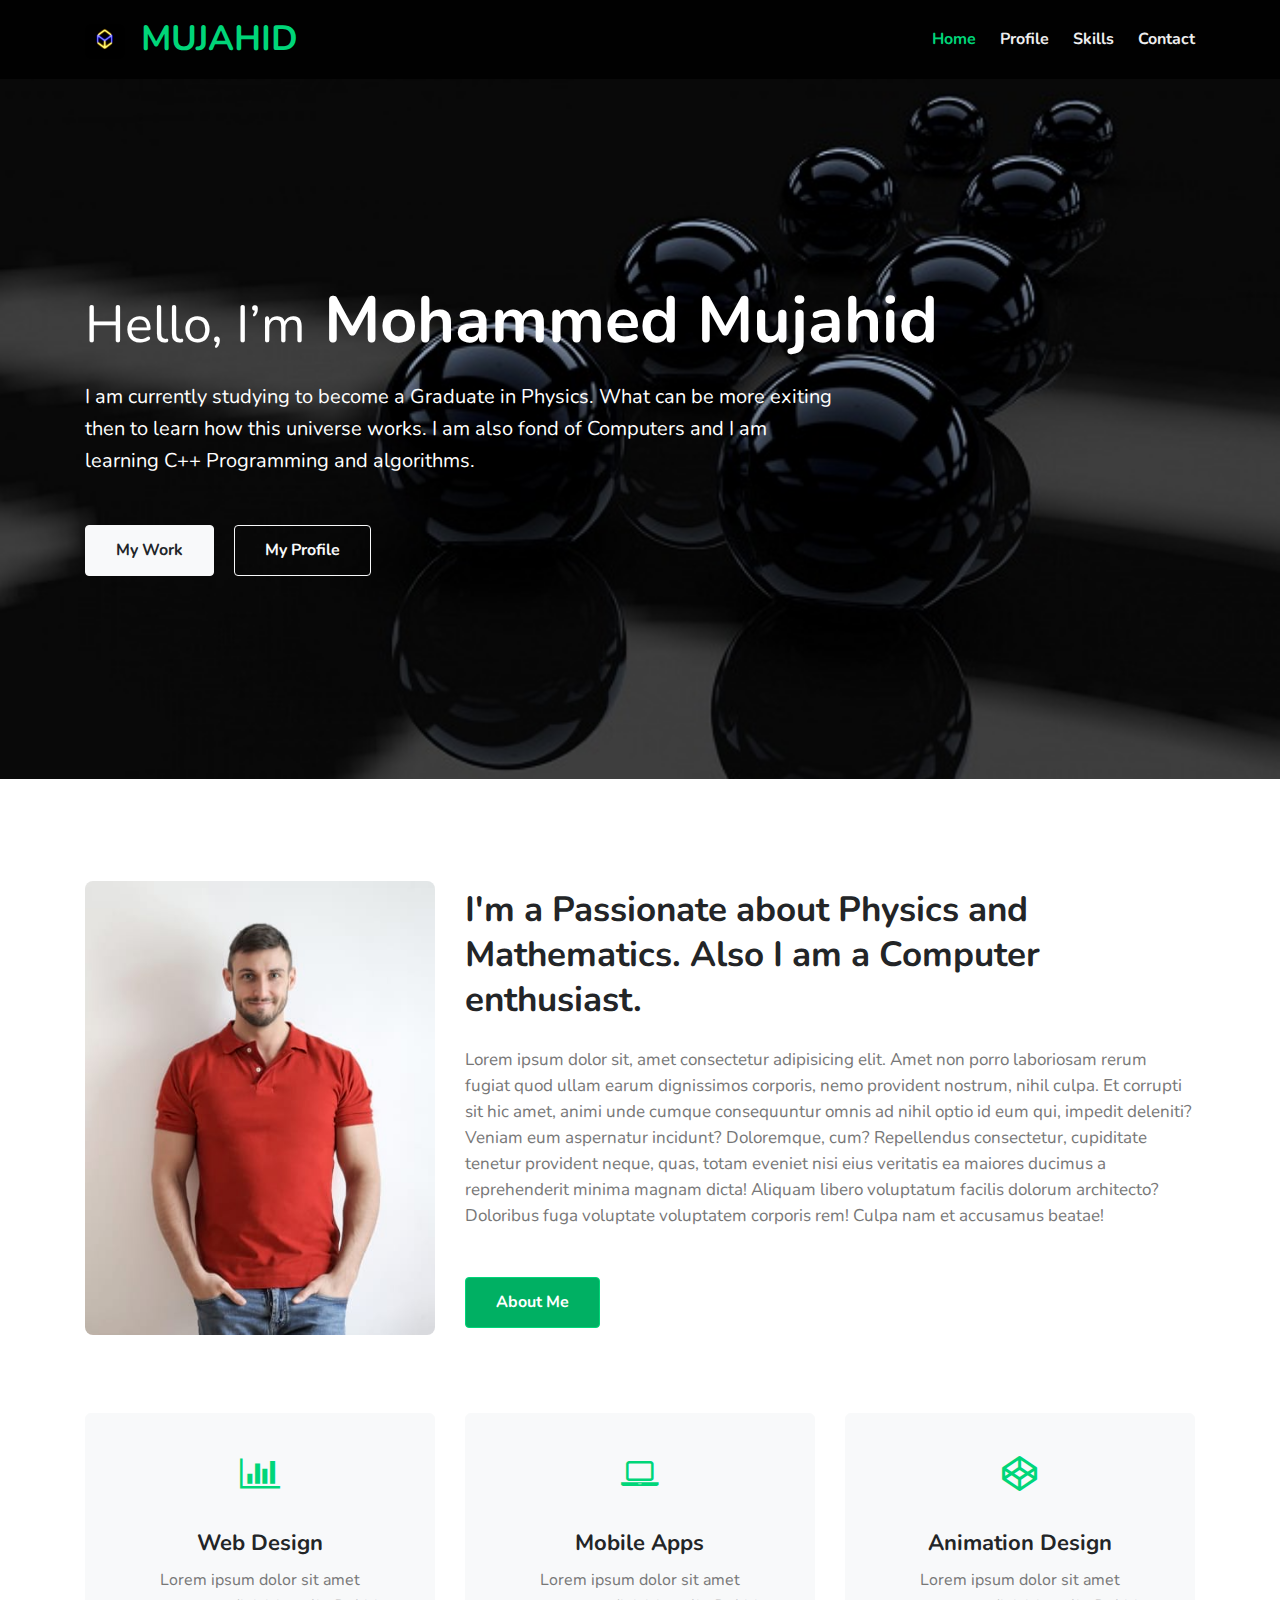
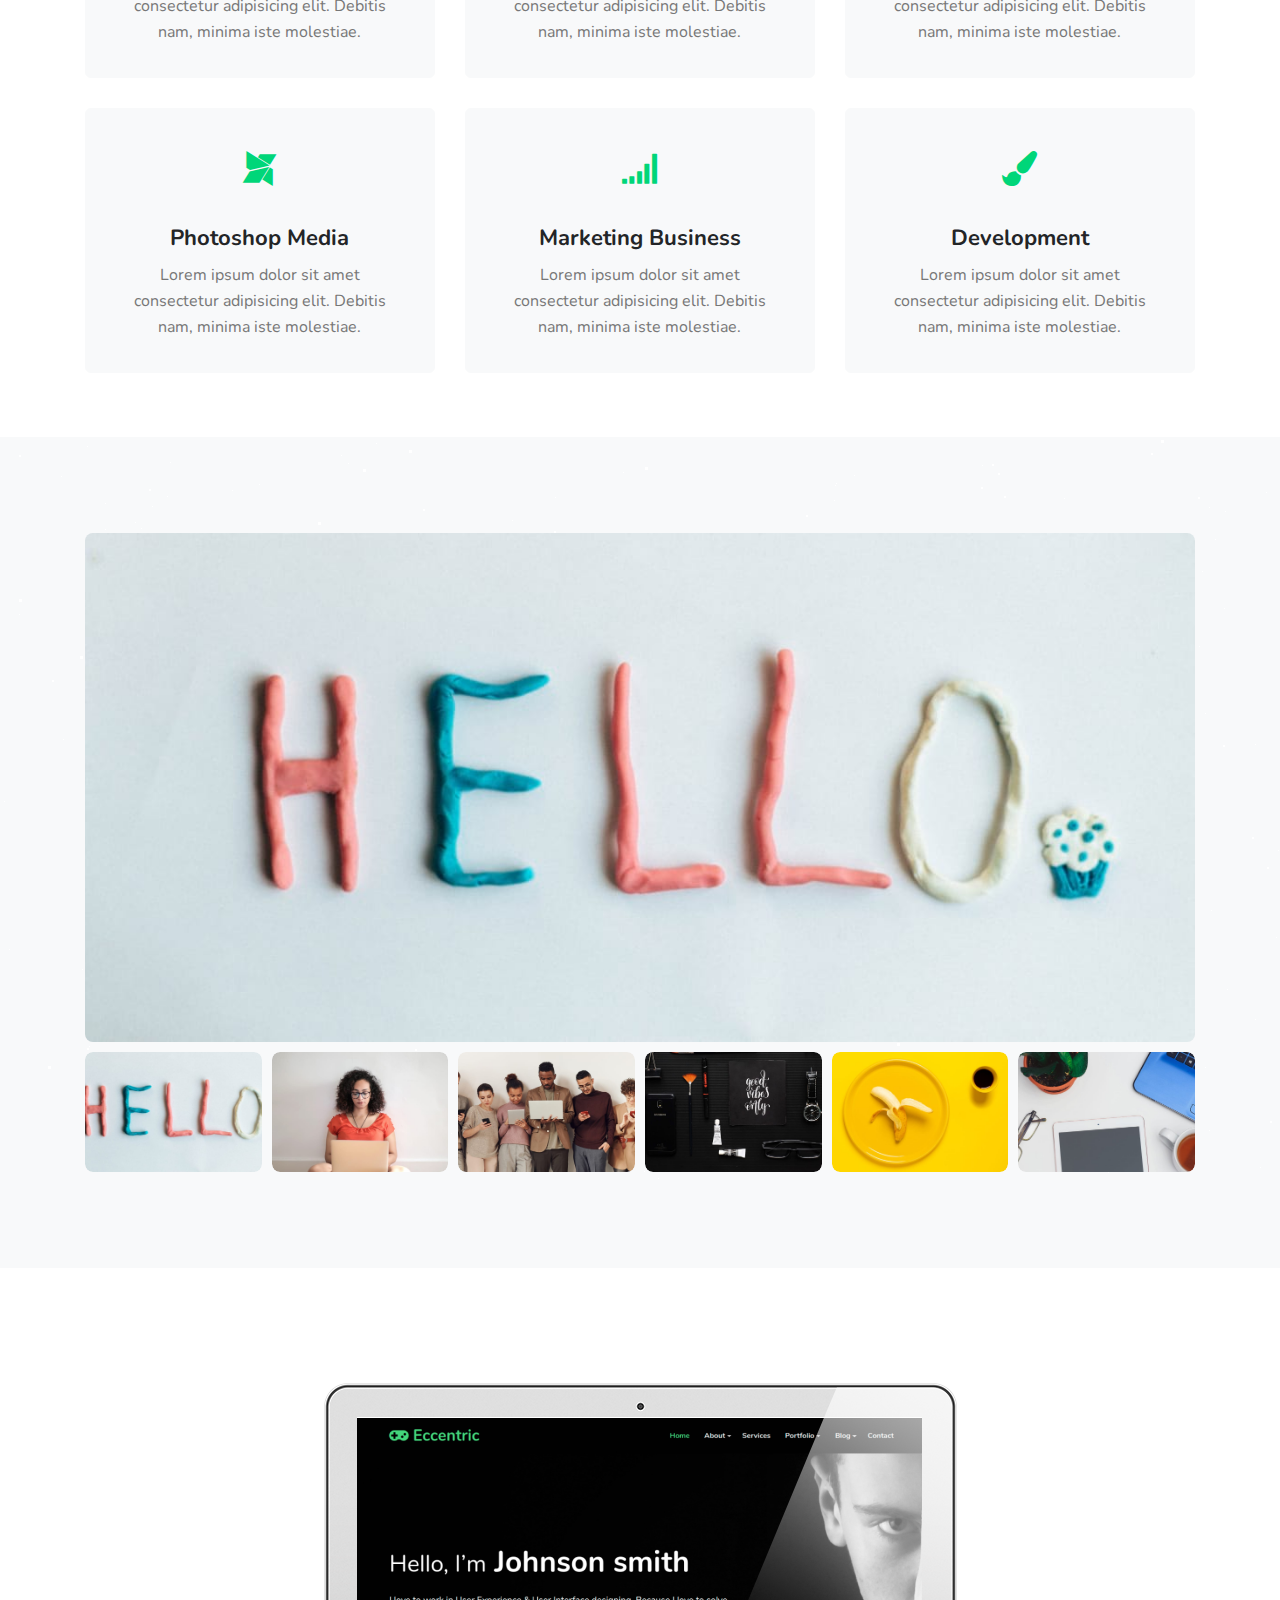
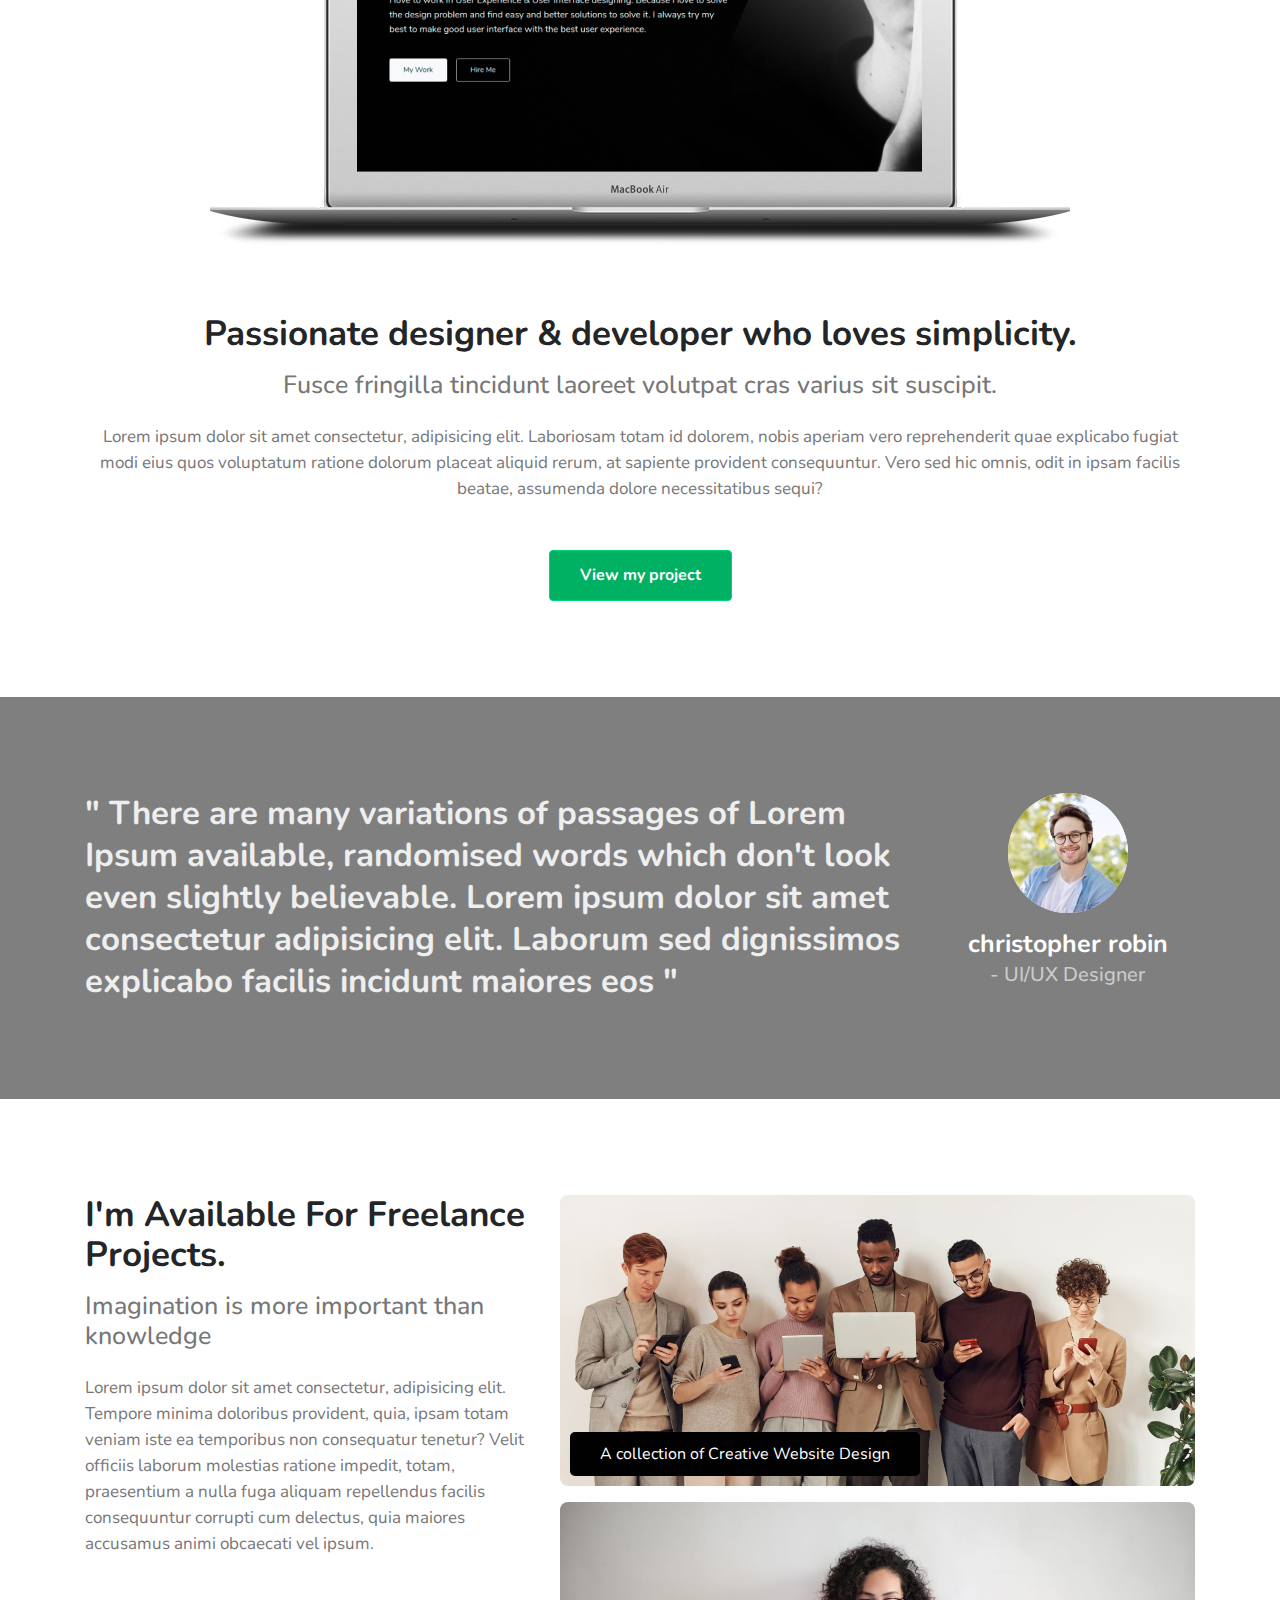
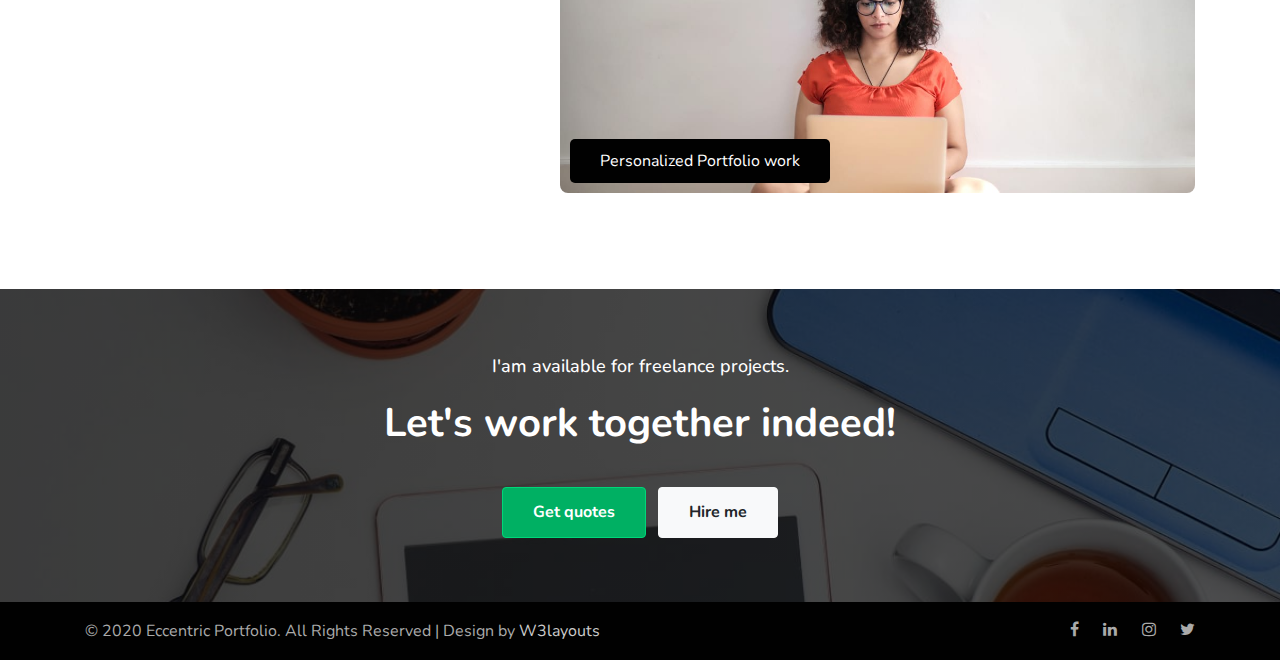
==== commit 5f93b7e9: "Necessary changes done" ====
--- a/index.html
+++ b/index.html
@@ -10,7 +10,7 @@
   <meta charset="utf-8">
   <meta name="viewport" content="width=device-width, initial-scale=1, shrink-to-fit=no">
 
-  <title>Eccentric portfolio V2 - Personal Category Bootstrap Responsive Website Template | Home : W3layouts</title>
+  <title>Mujahid - Home</title>
 
   <!-- google fonts -->
   <link href="//fonts.googleapis.com/css?family=Nunito:400,700&display=swap" rel="stylesheet">
@@ -26,11 +26,11 @@
   <div class="w3l-header" id="home">
     <div class="container">
       <nav class="navbar navbar-expand-lg navbar-dark pl-0 pr-0">
-        <a class="navbar-brand m-0" href="index.html"><span class="fa fa-gamepad"></span> Eccentric </a>
-        <!-- if logo is image enable this   
+        <!-- if logo is image enable this -->   
             <a class="navbar-brand" href="#index.html">
-                <img src="image-path" alt="Your logo" title="Your logo" style="height:35px;" />
-            </a> -->
+                <img src="assets/images/mylogo.jpg" alt="Your logo" title="Your logo" style="height:35px;" />
+            </a> 
+        <a class="navbar-brand m-0" href="index.html"> MUJAHID </a>
         <button class="navbar-toggler" type="button" data-toggle="collapse" data-target="#navbarNav" aria-controls="navbarNav" aria-expanded="false"
           aria-label="Toggle navigation">
           <span class="navbar-toggler-icon fa fa-bars"></span>
@@ -41,10 +41,10 @@
               <a class="nav-link pl-0 pr-0" href="index.html">Home <span class="sr-only">(current)</span></a>
             </li>
             <li class="nav-item mr-lg-4">
-              <a class="nav-link pl-0 pr-0" href="about.html">About me</a>
+              <a class="nav-link pl-0 pr-0" href="about.html">Profile</a>
             </li>
             <li class="nav-item mr-lg-4">
-              <a class="nav-link pl-0 pr-0" href="services.html">Services</a>
+              <a class="nav-link pl-0 pr-0" href="services.html">Skills</a>
             </li>
             <li class="nav-item">
               <a class="nav-link pl-0 pr-0" href="contact.html">Contact</a>
@@ -61,12 +61,13 @@
   <div class="banner-view">
     <div class="banner-info container">
       <h3 class="banner-text"><small>Hello, I’m</small>
-        Johnson smith
+        Mohammed Mujahid
       </h3>
-      <p class="mt-3 mb-5"> I love to work in User Experience & User Interface designing. Because I love to solve the design problem and find easy and
-        better solutions to solve it. I always try my best to make good user interface with the best user experience.</p><br>
-      <a href="portfolio.html" class="btn btn-light btn-style mr-3">My Work</a>
-      <a href="#about.html" class="btn btn-outline-light btn-style">Hire Me</a>
+      <p class="mt-3 mb-5"> I am currently studying to become a Graduate in Physics. What can be 
+        more exiting then to learn how this universe works. I am also fond of Computers and I am learning C++ Programming and algorithms.
+      </p><br>
+      <a href="services.html" class="btn btn-light btn-style mr-3">My Work</a>
+      <a href="about.html" class="btn btn-outline-light btn-style">My Profile</a>
     </div>
   </div>
 
@@ -84,7 +85,7 @@
 					<a href="#"><img src="assets/images/myimage.jpg" class="img-fluid" alt="content-photo"></a>
 				</div>
 				<div class="col-lg-8 content-left mt-lg-0 mt-5 ">
-					<h3>I'm a Passionate designer & developer who loves simplicity in things and crafts beautiful user interfaces with love.</h3>
+					<h3>I'm a Passionate about Physics and Mathematics. Also I am a Computer enthusiast. </h3>
 					<p class="mb-0">Lorem ipsum dolor sit, amet consectetur adipisicing elit. Amet non porro laboriosam rerum fugiat quod ullam earum
 						dignissimos corporis, nemo provident nostrum, nihil culpa. Et corrupti sit hic amet, animi unde cumque consequuntur omnis ad nihil optio
 						id eum qui, impedit deleniti? Veniam eum aspernatur incidunt? Doloremque, cum? Repellendus consectetur, cupiditate tenetur provident
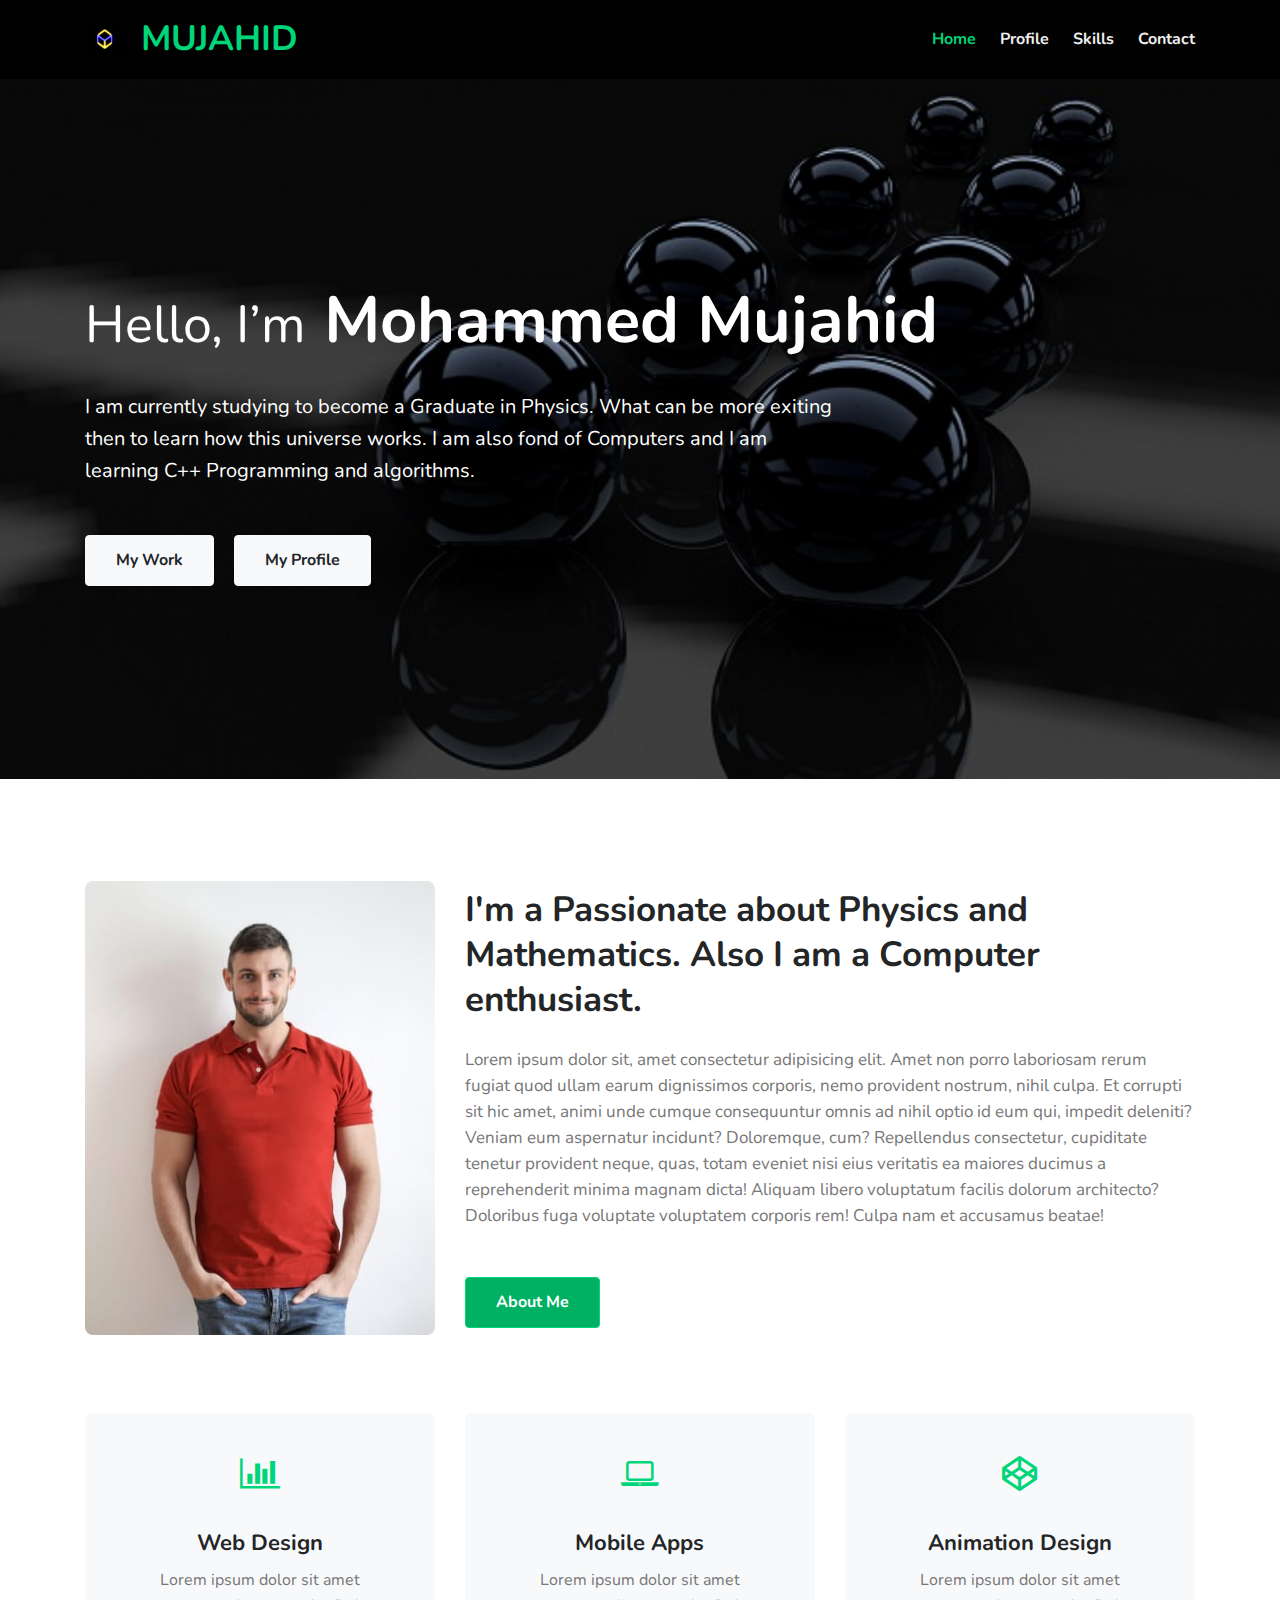
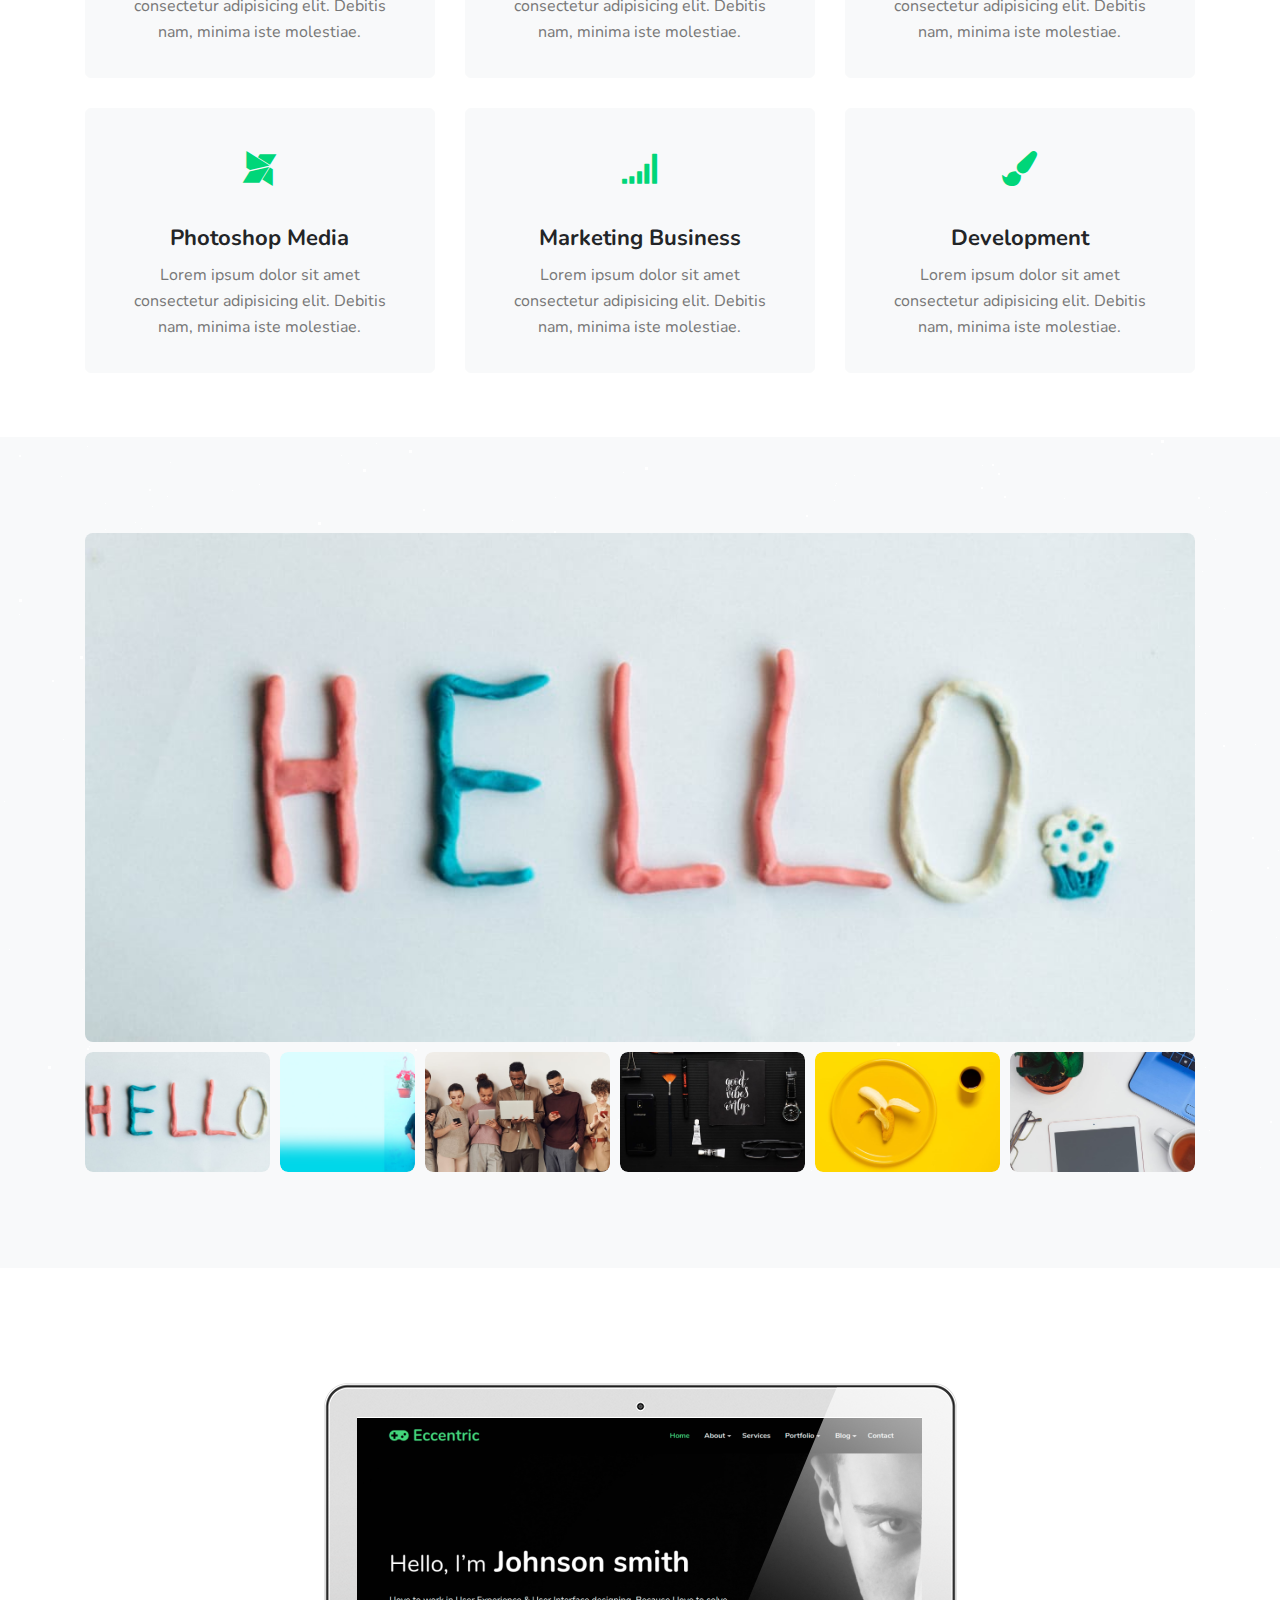
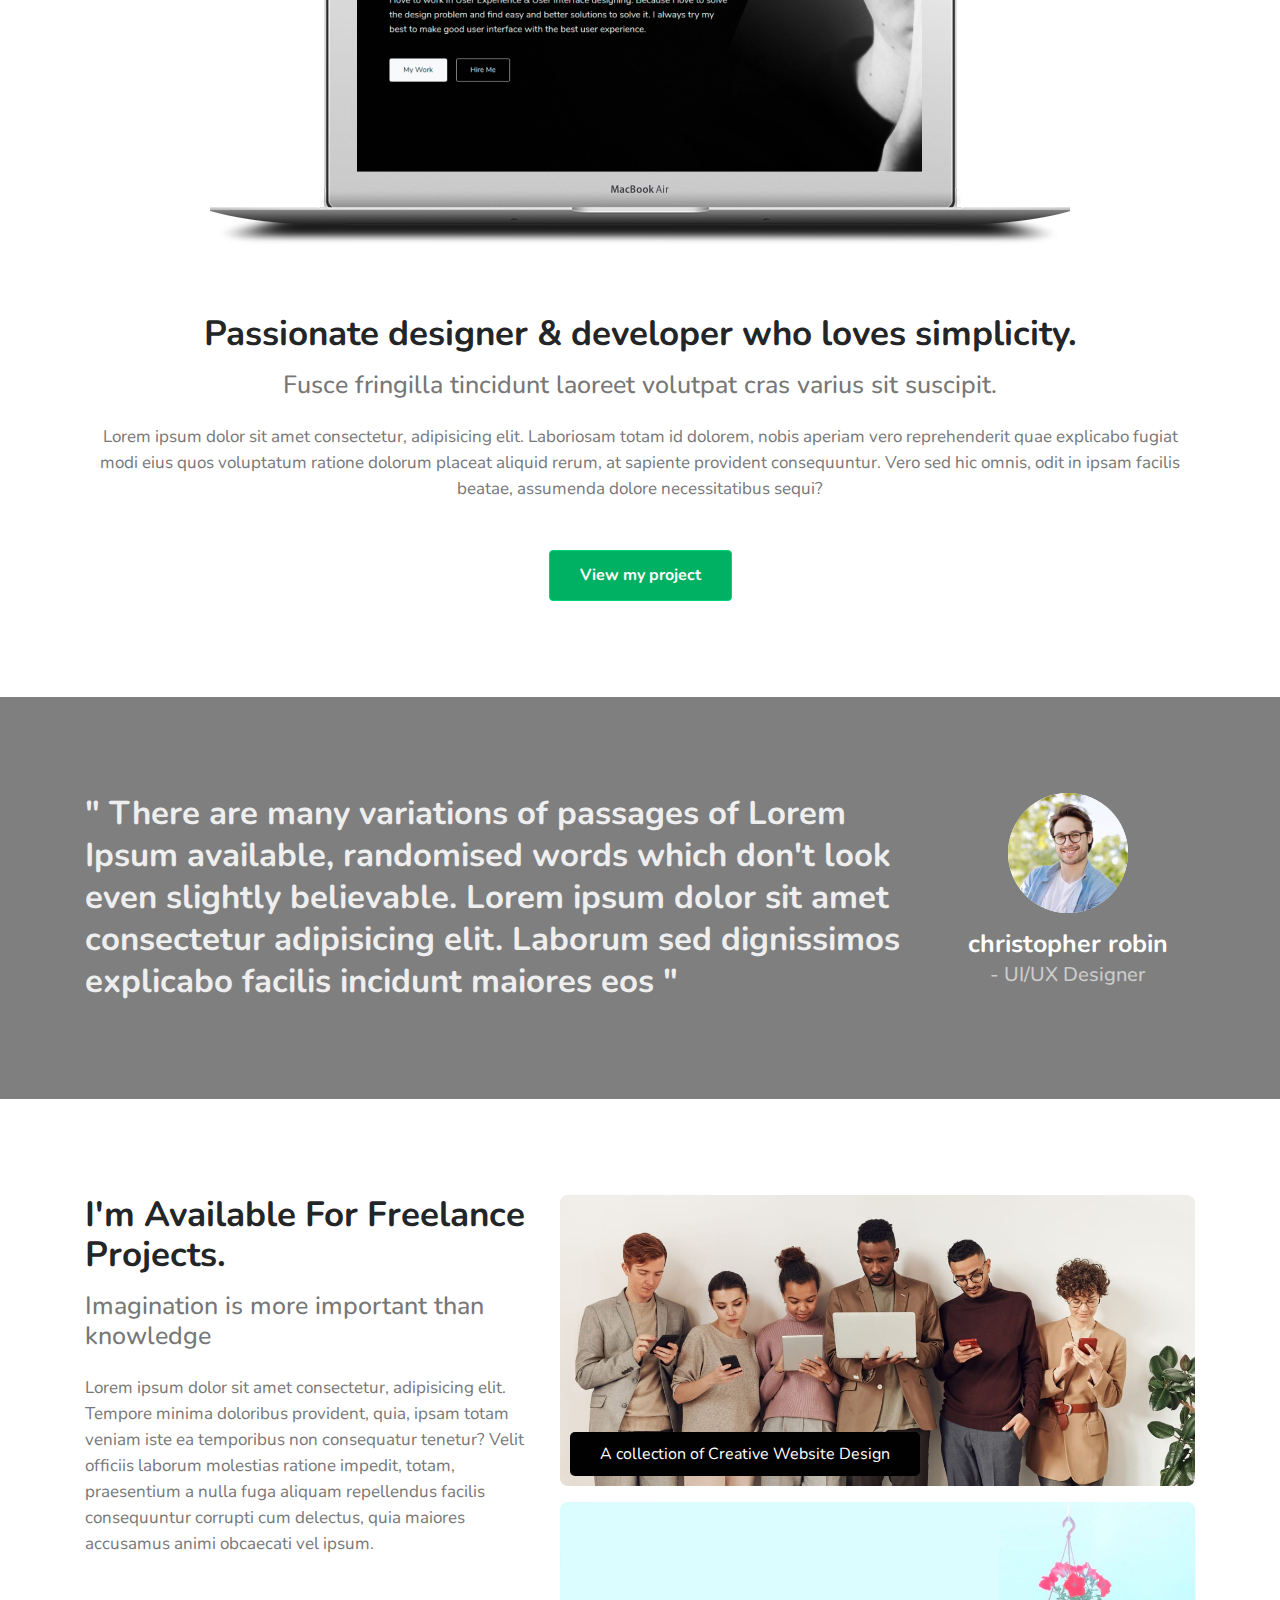
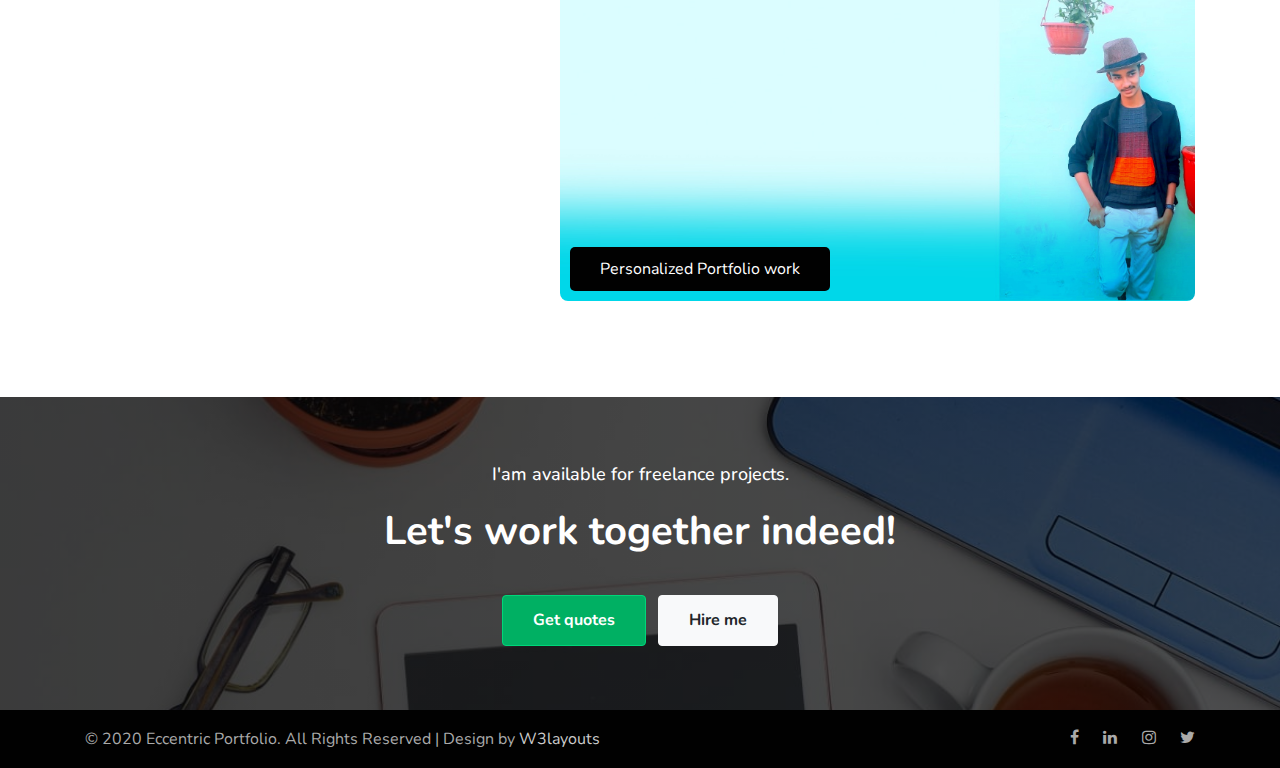
==== commit d6e1852e: "changes made" ====
--- a/index.html
+++ b/index.html
@@ -67,7 +67,7 @@
         more exiting then to learn how this universe works. I am also fond of Computers and I am learning C++ Programming and algorithms.
       </p><br>
       <a href="services.html" class="btn btn-light btn-style mr-3">My Work</a>
-      <a href="about.html" class="btn btn-outline-light btn-style">My Profile</a>
+      <a href="about.html" class="btn btn-light btn-style mr-3">My Profile</a>
     </div>
   </div>
 
@@ -230,7 +230,7 @@
             <div class="col-lg-12">
                 <div class="img-block">
                     <a href="#img">
-                        <img src="assets/images/frame-mac.png" class="img-fluid" alt="image" />
+                        <img src="assets/images/frame-mac not.png" class="img-fluid" alt="image" />
                     </a>
                 </div>
             </div>
--- a/assets/css/style-starter.css
+++ b/assets/css/style-starter.css
@@ -8187,8 +8187,8 @@
 .fa-meh-o:before {
   content: ""; }
 
-.fa-gamepad:before {
-  content: ""; }
+/* .fa-gamepad:before {
+  content: ""; } */
 
 .fa-keyboard-o:before {
   content: ""; }
@@ -9791,7 +9791,7 @@
 .w3l-main-banner h3.banner-text {
   font-weight: 700;
   font-size: 65px;
-  line-height: 80px;
+  line-height:100px;
   color: #ffffff; }
 
 .w3l-main-banner .banner-info p {
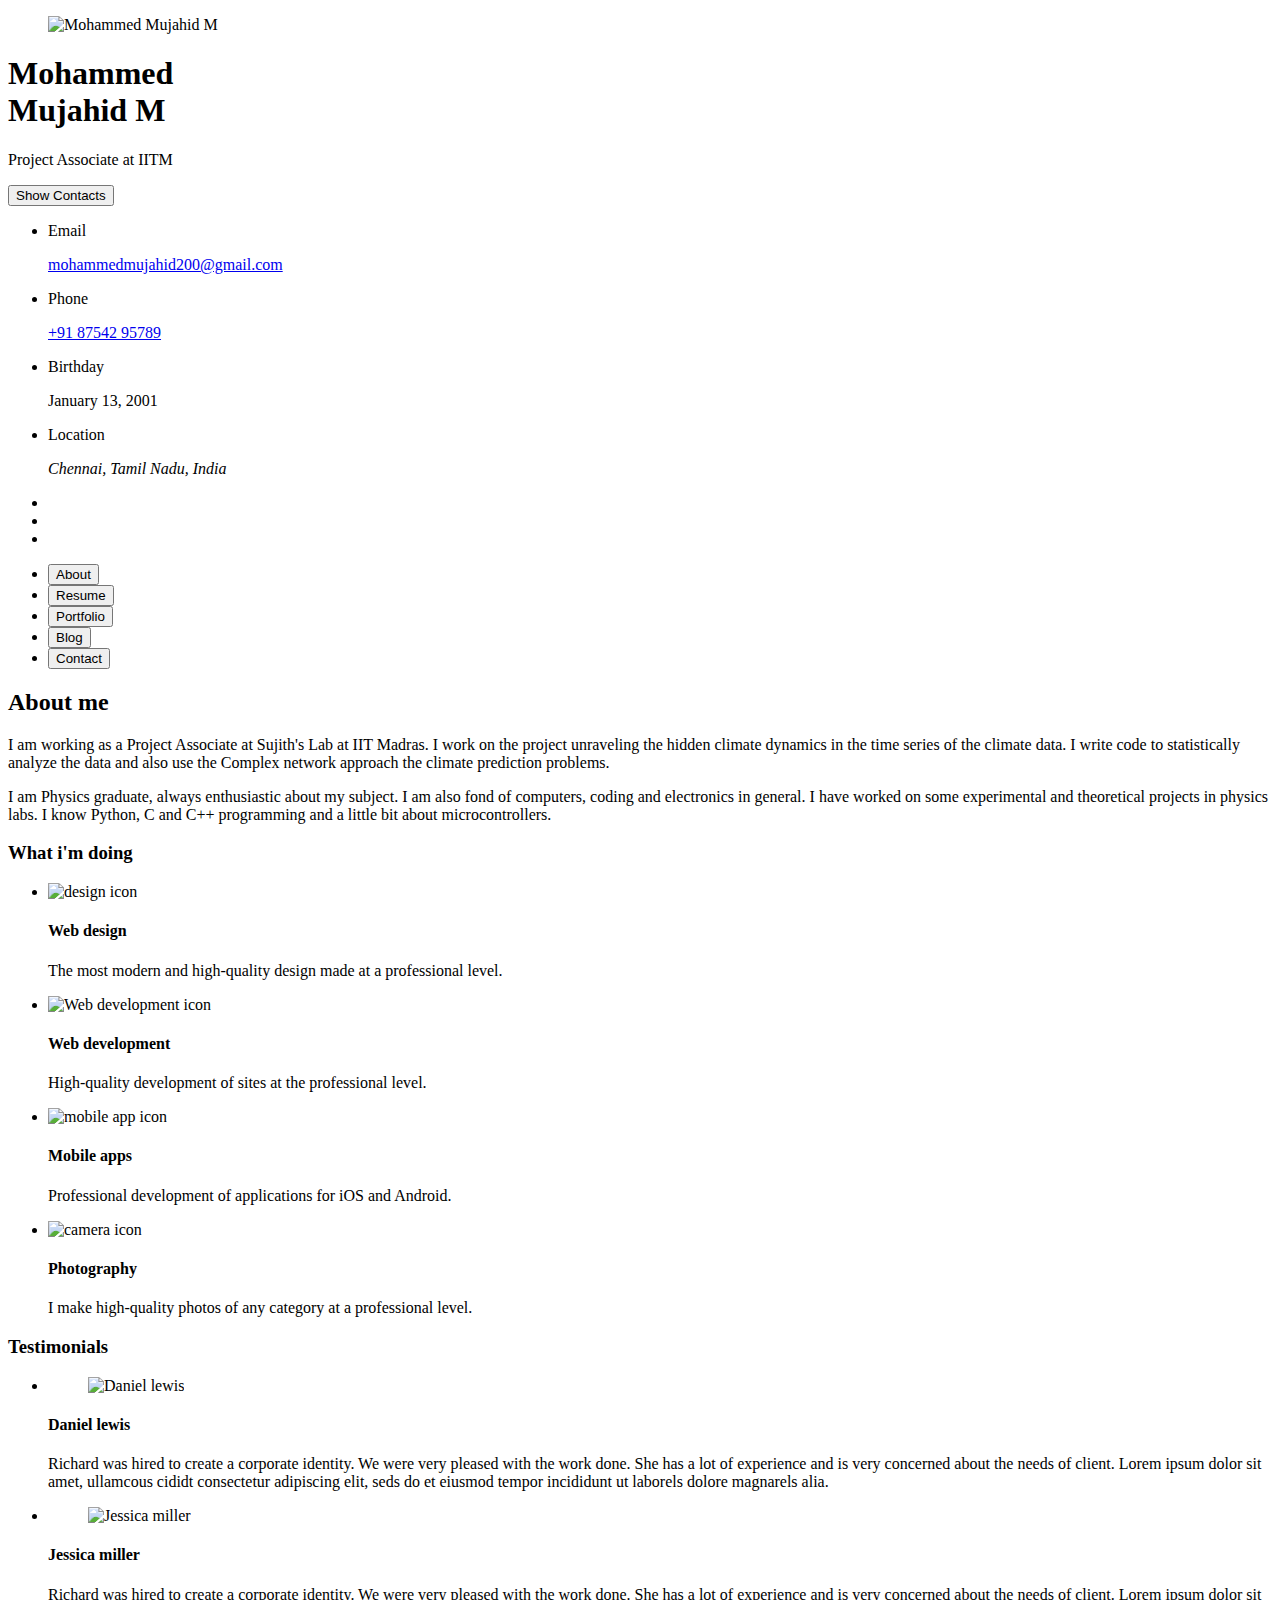
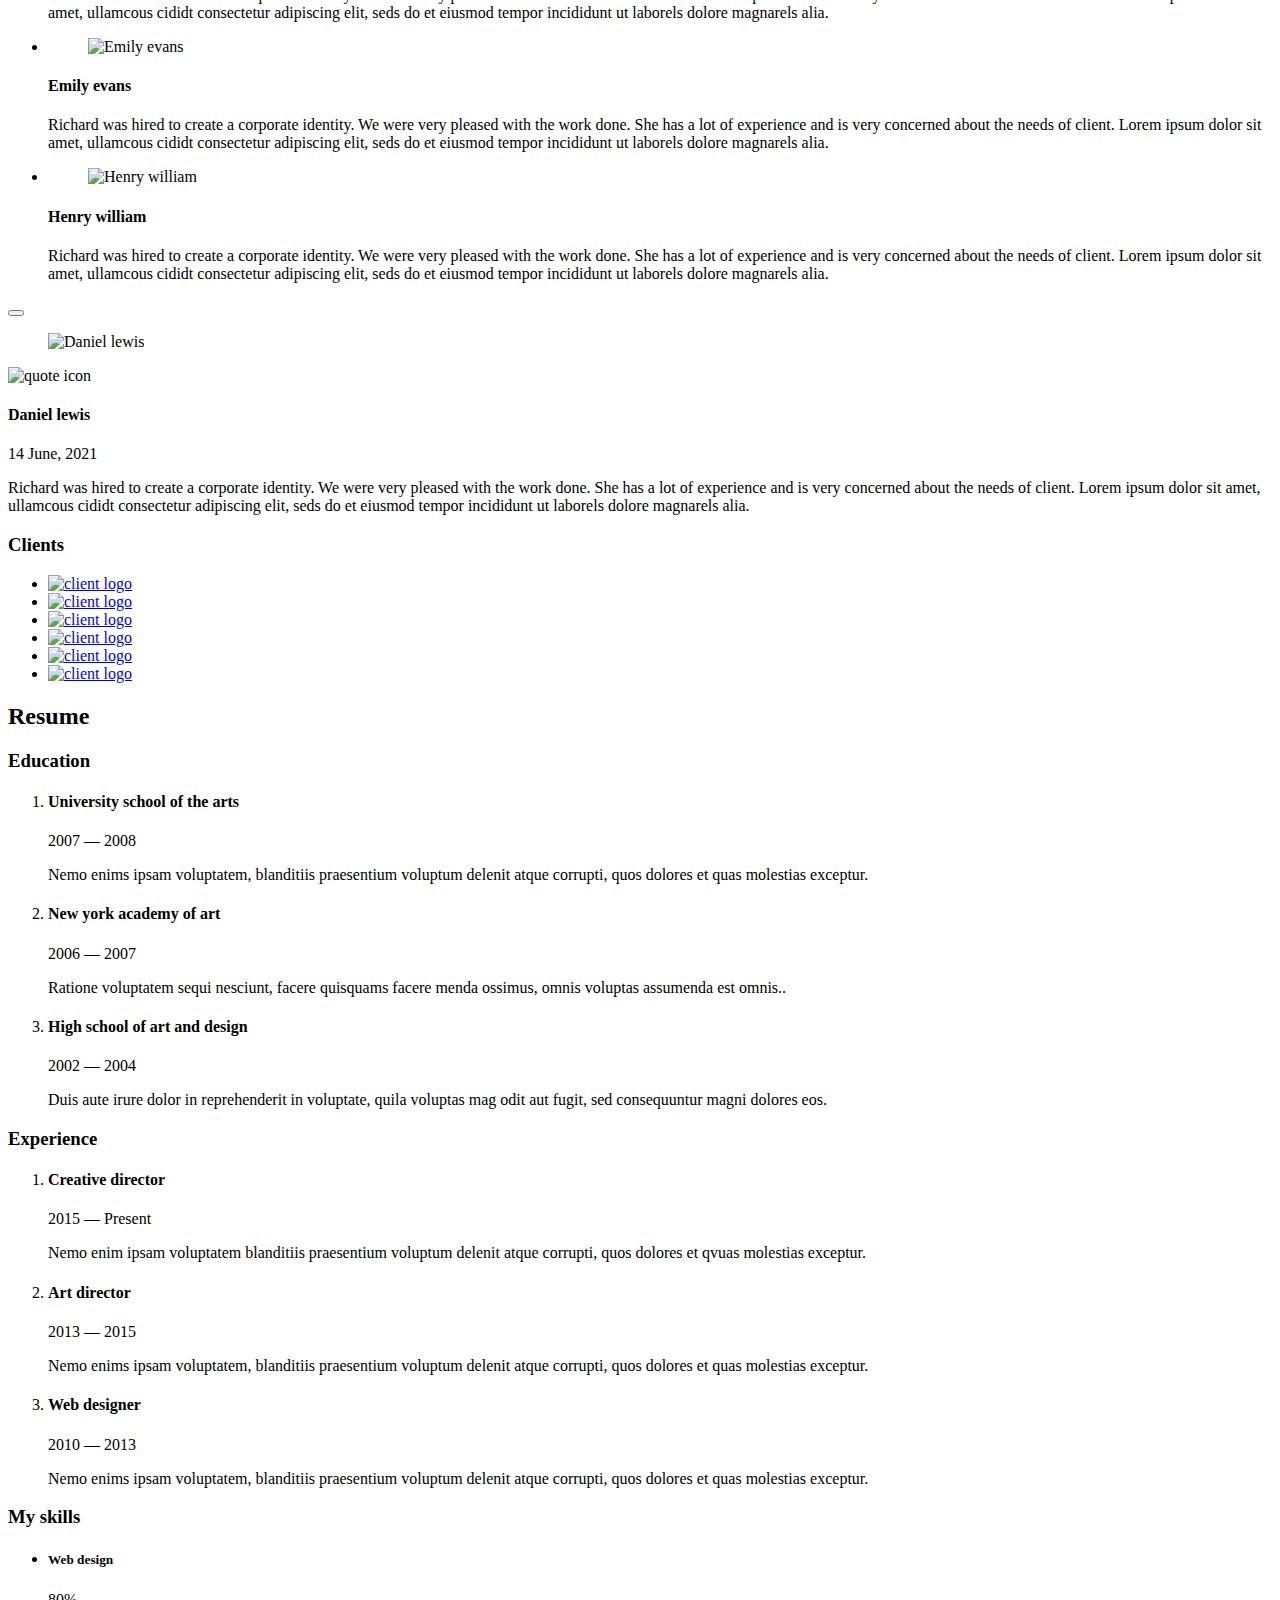
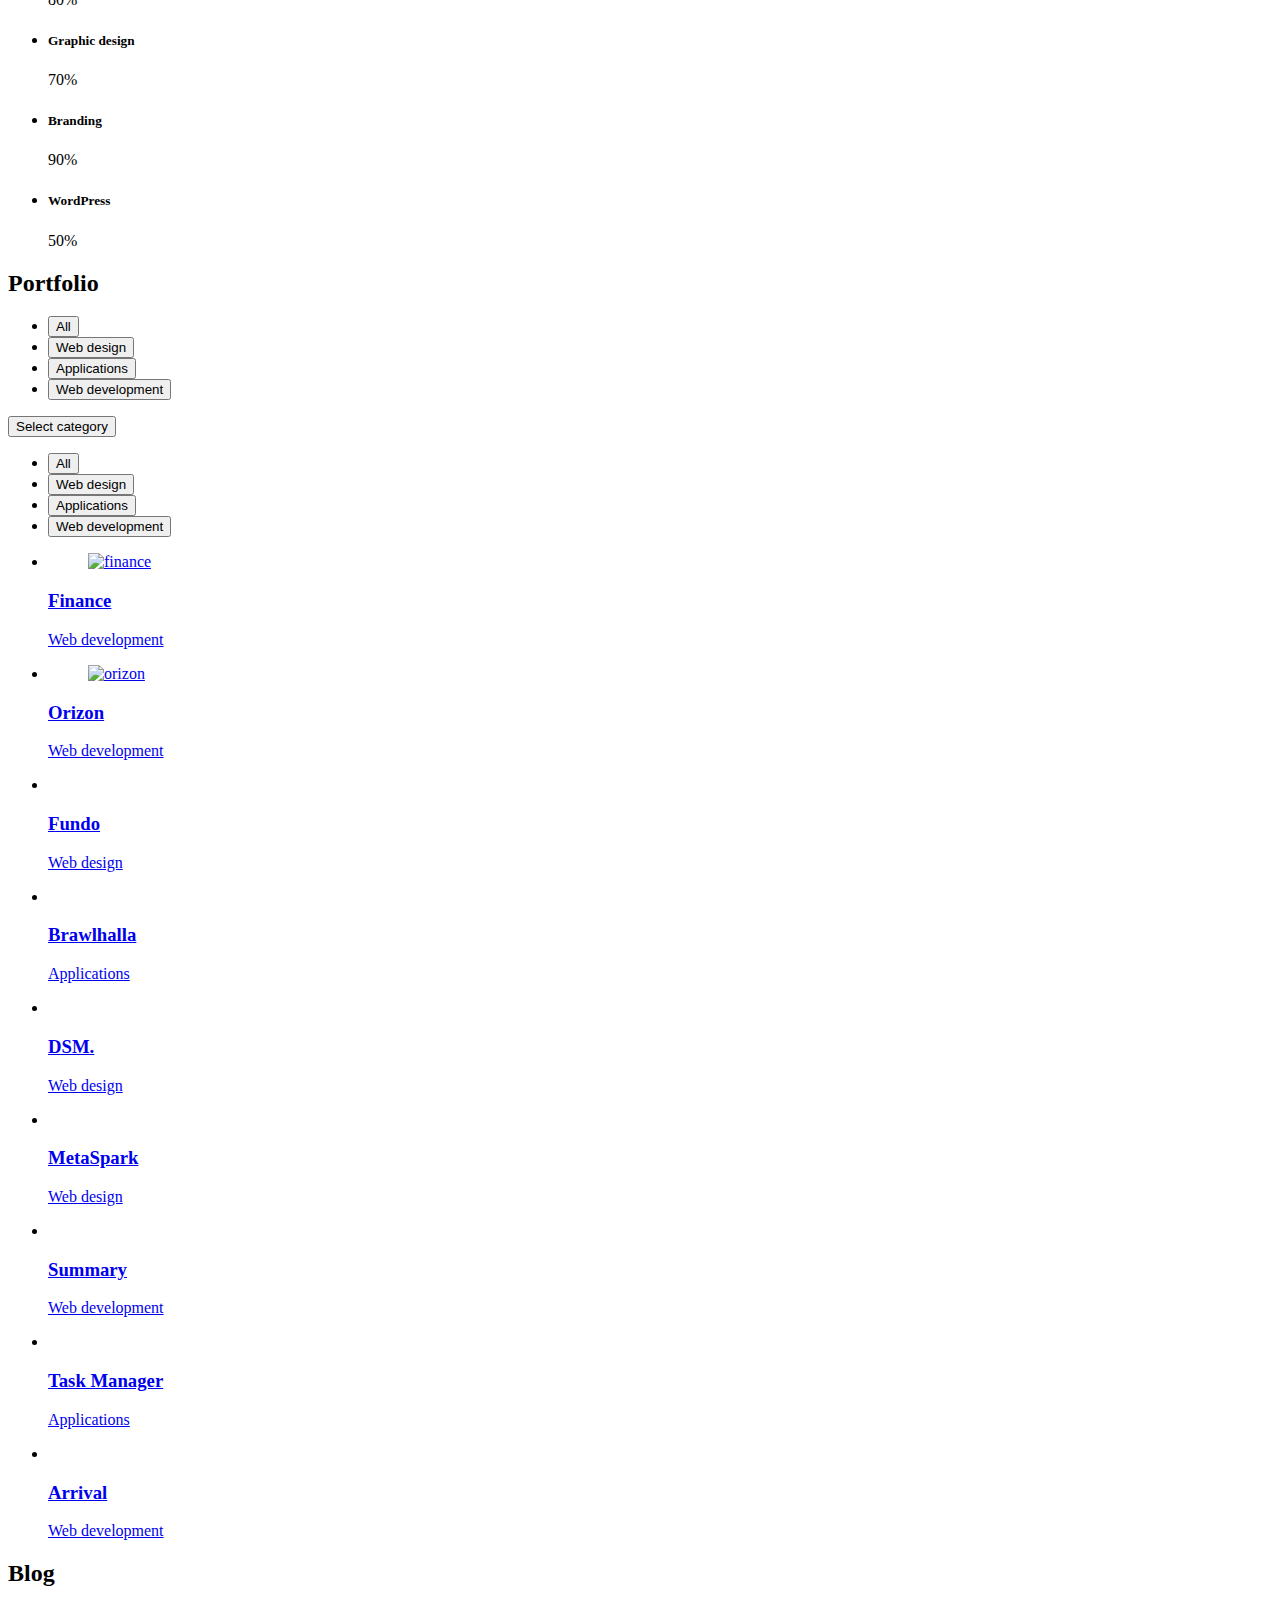
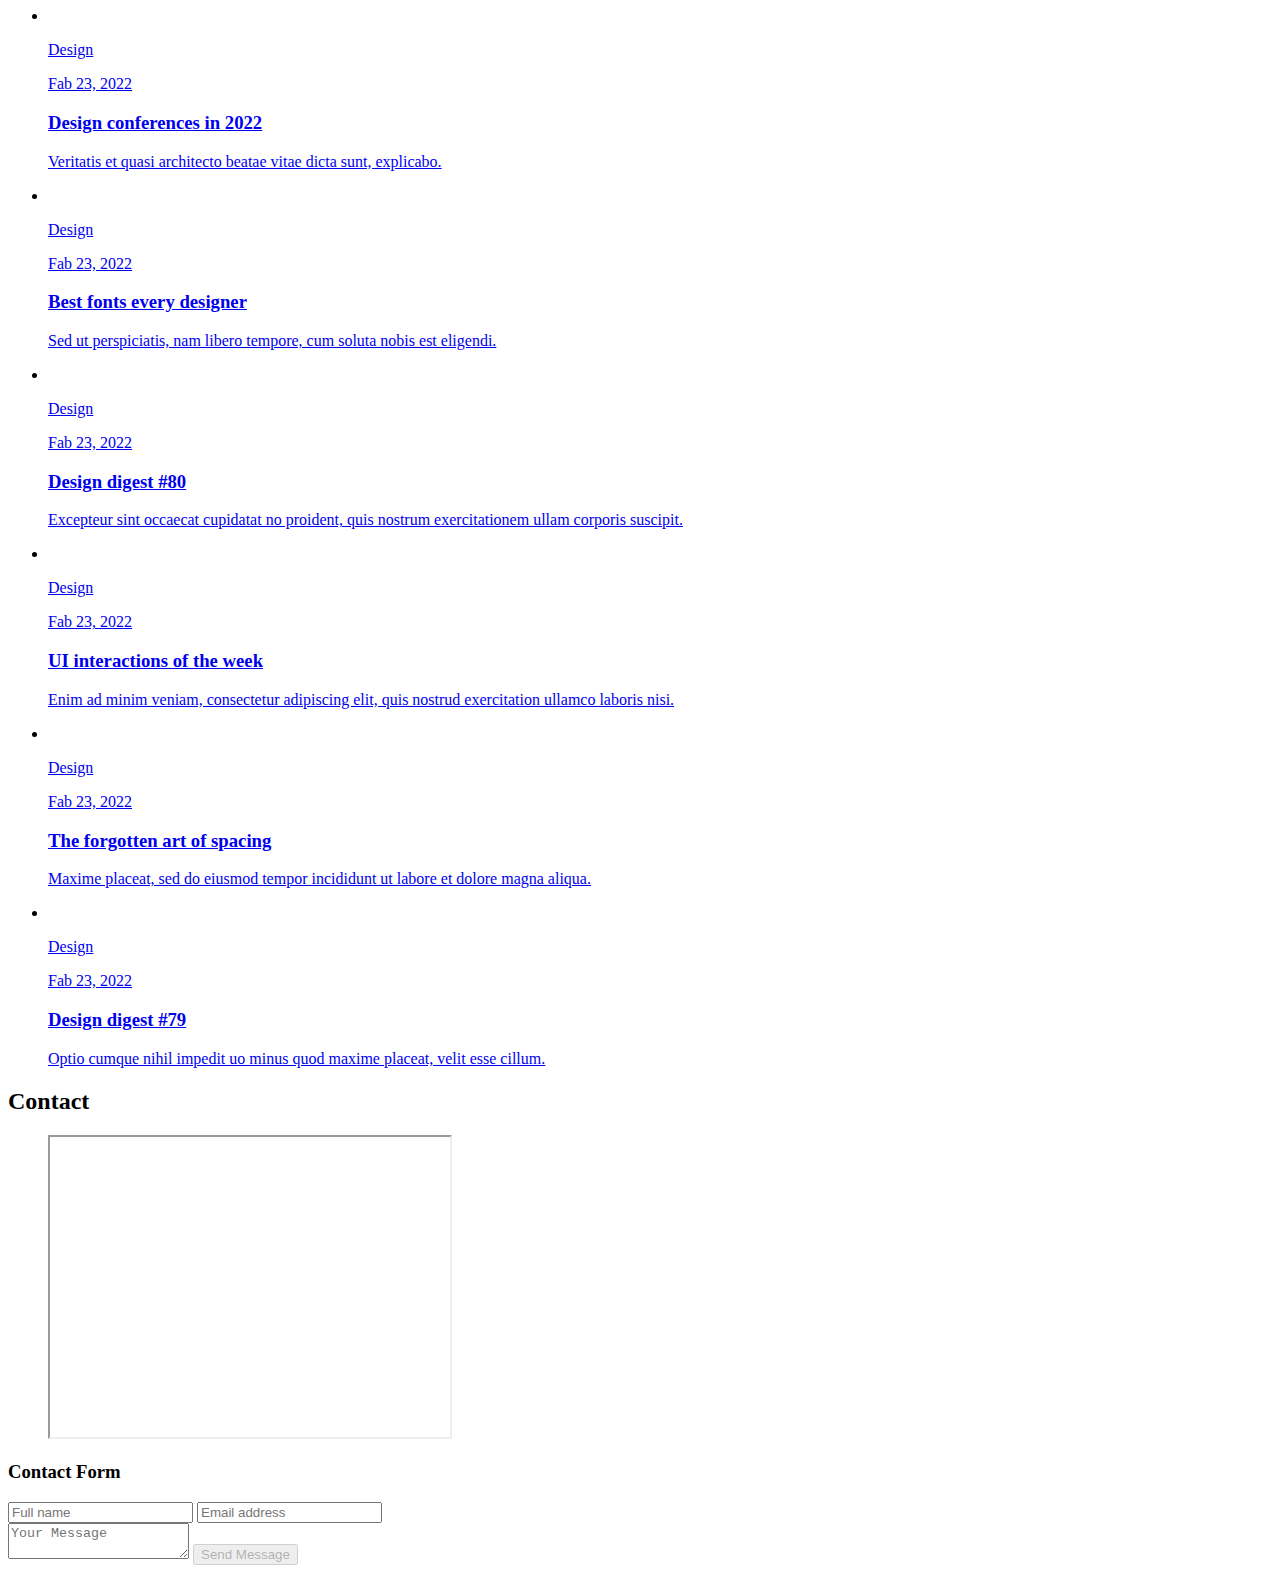
==== commit b8705d00: "Update index.html" ====
--- a/index.html
+++ b/index.html
@@ -1,433 +1,1196 @@
-<!--
-Author: W3layouts
-Author URL: http://w3layouts.com
--->
-<!doctype html>
+<!DOCTYPE html>
 <html lang="en">
 
 <head>
-  <!-- Required meta tags -->
-  <meta charset="utf-8">
-  <meta name="viewport" content="width=device-width, initial-scale=1, shrink-to-fit=no">
-
-  <title>Mujahid - Home</title>
-
-  <!-- google fonts -->
-  <link href="//fonts.googleapis.com/css?family=Nunito:400,700&display=swap" rel="stylesheet">
-
-  <!-- Template CSS -->
-  <link rel="stylesheet" href="assets/css/style-starter.css">
-
+  <meta charset="UTF-8">
+  <meta http-equiv="X-UA-Compatible" content="IE=edge">
+  <meta name="viewport" content="width=device-width, initial-scale=1.0">
+  <title>Mujahid - Personal Portfolio</title>
+
+  <!--
+    - favicon
+  -->
+  <link rel="shortcut icon" href="./assets/images/logo.ico" type="image/x-icon">
+
+  <!--
+    - custom css link
+  -->
+  <link rel="stylesheet" href="./assets/css/style.css">
+
+  <!--
+    - google font link
+  -->
+  <link rel="preconnect" href="https://fonts.googleapis.com">
+  <link rel="preconnect" href="https://fonts.gstatic.com" crossorigin>
+  <link href="https://fonts.googleapis.com/css2?family=Poppins:wght@300;400;500;600&display=swap" rel="stylesheet">
 </head>
 
 <body>
-<!-- header -->
-<header>
-  <div class="w3l-header" id="home">
-    <div class="container">
-      <nav class="navbar navbar-expand-lg navbar-dark pl-0 pr-0">
-        <!-- if logo is image enable this -->   
-            <a class="navbar-brand" href="#index.html">
-                <img src="assets/images/mylogo.jpg" alt="Your logo" title="Your logo" style="height:35px;" />
-            </a> 
-        <a class="navbar-brand m-0" href="index.html"> MUJAHID </a>
-        <button class="navbar-toggler" type="button" data-toggle="collapse" data-target="#navbarNav" aria-controls="navbarNav" aria-expanded="false"
-          aria-label="Toggle navigation">
-          <span class="navbar-toggler-icon fa fa-bars"></span>
+
+  <!--
+    - #MAIN
+  -->
+
+  <main>
+
+    <!--
+      - #SIDEBAR
+    -->
+
+    <aside class="sidebar" data-sidebar>
+
+      <div class="sidebar-info">
+
+        <figure class="avatar-box">
+          <img src="./assets/images/my_avatar_1.jpg" alt="Mohammed Mujahid M" width="80">
+        </figure>
+
+        <div class="info-content">
+          <h1 class="name" title="Mohammed Mujahid M">Mohammed<br>Mujahid M</h1>
+
+          <p class="title">Project Associate at IITM</p>
+        </div>
+
+        <button class="info_more-btn" data-sidebar-btn>
+          <span>Show Contacts</span>
+
+          <ion-icon name="chevron-down"></ion-icon>
         </button>
-        <div class="collapse navbar-collapse" id="navbarNav">
-          <ul class="navbar-nav ml-auto">
-            <li class="nav-item active mr-lg-4">
-              <a class="nav-link pl-0 pr-0" href="index.html">Home <span class="sr-only">(current)</span></a>
-            </li>
-            <li class="nav-item mr-lg-4">
-              <a class="nav-link pl-0 pr-0" href="about.html">Profile</a>
-            </li>
-            <li class="nav-item mr-lg-4">
-              <a class="nav-link pl-0 pr-0" href="services.html">Skills</a>
-            </li>
-            <li class="nav-item">
-              <a class="nav-link pl-0 pr-0" href="contact.html">Contact</a>
-            </li>
+
+      </div>
+
+      <div class="sidebar-info_more">
+
+        <div class="separator"></div>
+
+        <ul class="contacts-list">
+
+          <li class="contact-item">
+
+            <div class="icon-box">
+              <ion-icon name="mail-outline"></ion-icon>
+            </div>
+
+            <div class="contact-info">
+              <p class="contact-title">Email</p>
+
+              <a href="mailto:mohammedmujahid200@gmail.com" class="contact-link">mohammedmujahid200@gmail.com</a>
+            </div>
+
+          </li>
+
+          <li class="contact-item">
+
+            <div class="icon-box">
+              <ion-icon name="phone-portrait-outline"></ion-icon>
+            </div>
+
+            <div class="contact-info">
+              <p class="contact-title">Phone</p>
+
+              <a href="tel:+918754295789" class="contact-link">+91 87542 95789</a>
+            </div>
+
+          </li>
+
+          <li class="contact-item">
+
+            <div class="icon-box">
+              <ion-icon name="calendar-outline"></ion-icon>
+            </div>
+
+            <div class="contact-info">
+              <p class="contact-title">Birthday</p>
+
+              <time datetime="2001-01-13">January 13, 2001</time>
+            </div>
+
+          </li>
+
+          <li class="contact-item">
+
+            <div class="icon-box">
+              <ion-icon name="location-outline"></ion-icon>
+            </div>
+
+            <div class="contact-info">
+              <p class="contact-title">Location</p>
+
+              <address>Chennai, Tamil Nadu, India</address>
+            </div>
+
+          </li>
+
+        </ul>
+
+        <div class="separator"></div>
+
+        <ul class="social-list">
+
+          <li class="social-item">
+            <a href="#" class="social-link">
+              <ion-icon name="logo-facebook"></ion-icon>
+            </a>
+          </li>
+
+          <li class="social-item">
+            <a href="#" class="social-link">
+              <ion-icon name="logo-twitter"></ion-icon>
+            </a>
+          </li>
+
+          <li class="social-item">
+            <a href="#" class="social-link">
+              <ion-icon name="logo-instagram"></ion-icon>
+            </a>
+          </li>
+
+        </ul>
+
+      </div>
+
+    </aside>
+
+
+
+
+
+    <!--
+      - #main-content
+    -->
+
+    <div class="main-content">
+
+      <!--
+        - #NAVBAR
+      -->
+
+      <nav class="navbar">
+
+        <ul class="navbar-list">
+
+          <li class="navbar-item">
+            <button class="navbar-link  active" data-nav-link>About</button>
+          </li>
+
+          <li class="navbar-item">
+            <button class="navbar-link" data-nav-link>Resume</button>
+          </li>
+
+          <li class="navbar-item">
+            <button class="navbar-link" data-nav-link>Portfolio</button>
+          </li>
+
+          <li class="navbar-item">
+            <button class="navbar-link" data-nav-link>Blog</button>
+          </li>
+
+          <li class="navbar-item">
+            <button class="navbar-link" data-nav-link>Contact</button>
+          </li>
+
+        </ul>
+
+      </nav>
+
+
+
+
+
+      <!--
+        - #ABOUT
+      -->
+
+      <article class="about  active" data-page="about">
+
+        <header>
+          <h2 class="h2 article-title">About me</h2>
+        </header>
+
+        <section class="about-text">
+          <p>
+            I am working as a Project Associate at Sujith's Lab at IIT Madras. I work on the project unraveling the hidden climate dynamics in the time series of the climate data.
+            I write code to statistically analyze the data and also use the Complex network approach the climate prediction problems.
+          </p>
+
+          <p>
+           I am Physics graduate, always enthusiastic about my subject. I am also fond of computers, coding and electronics in general. I have worked on some experimental and theoretical projects in physics labs.
+            I know Python, C and C++ programming and a little bit about microcontrollers.
+          </p>
+        </section>
+
+
+        <!--
+          - service
+        -->
+
+        <section class="service">
+
+          <h3 class="h3 service-title">What i'm doing</h3>
+
+          <ul class="service-list">
+
+            <li class="service-item">
+
+              <div class="service-icon-box">
+                <img src="./assets/images/icon-design.svg
+                " alt="design icon" width="40">
+              </div>
+
+              <div class="service-content-box">
+                <h4 class="h4 service-item-title">Web design</h4>
+
+                <p class="service-item-text">
+                  The most modern and high-quality design made at a professional level.
+                </p>
+              </div>
+
+            </li>
+
+            <li class="service-item">
+
+              <div class="service-icon-box">
+                <img src="./assets/images/icon-dev.svg" alt="Web development icon" width="40">
+              </div>
+
+              <div class="service-content-box">
+                <h4 class="h4 service-item-title">Web development</h4>
+
+                <p class="service-item-text">
+                  High-quality development of sites at the professional level.
+                </p>
+              </div>
+
+            </li>
+
+            <li class="service-item">
+
+              <div class="service-icon-box">
+                <img src="./assets/images/icon-app.svg" alt="mobile app icon" width="40">
+              </div>
+
+              <div class="service-content-box">
+                <h4 class="h4 service-item-title">Mobile apps</h4>
+
+                <p class="service-item-text">
+                  Professional development of applications for iOS and Android.
+                </p>
+              </div>
+
+            </li>
+
+            <li class="service-item">
+
+              <div class="service-icon-box">
+                <img src="./assets/images/icon-photo.svg" alt="camera icon" width="40">
+              </div>
+
+              <div class="service-content-box">
+                <h4 class="h4 service-item-title">Photography</h4>
+
+                <p class="service-item-text">
+                  I make high-quality photos of any category at a professional level.
+                </p>
+              </div>
+
+            </li>
+
           </ul>
+
+        </section>
+
+
+        <!--
+          - testimonials
+        -->
+
+        <section class="testimonials">
+
+          <h3 class="h3 testimonials-title">Testimonials</h3>
+
+          <ul class="testimonials-list has-scrollbar">
+
+            <li class="testimonials-item">
+              <div class="content-card" data-testimonials-item>
+
+                <figure class="testimonials-avatar-box">
+                  <img src="./assets/images/avatar-1.png" alt="Daniel lewis" width="60" data-testimonials-avatar>
+                </figure>
+
+                <h4 class="h4 testimonials-item-title" data-testimonials-title>Daniel lewis</h4>
+
+                <div class="testimonials-text" data-testimonials-text>
+                  <p>
+                    Richard was hired to create a corporate identity. We were very pleased with the work done. She has a
+                    lot of experience
+                    and is very concerned about the needs of client. Lorem ipsum dolor sit amet, ullamcous cididt
+                    consectetur adipiscing
+                    elit, seds do et eiusmod tempor incididunt ut laborels dolore magnarels alia.
+                  </p>
+                </div>
+
+              </div>
+            </li>
+
+            <li class="testimonials-item">
+              <div class="content-card" data-testimonials-item>
+
+                <figure class="testimonials-avatar-box">
+                  <img src="./assets/images/avatar-2.png" alt="Jessica miller" width="60" data-testimonials-avatar>
+                </figure>
+
+                <h4 class="h4 testimonials-item-title" data-testimonials-title>Jessica miller</h4>
+
+                <div class="testimonials-text" data-testimonials-text>
+                  <p>
+                    Richard was hired to create a corporate identity. We were very pleased with the work done. She has a
+                    lot of experience
+                    and is very concerned about the needs of client. Lorem ipsum dolor sit amet, ullamcous cididt
+                    consectetur adipiscing
+                    elit, seds do et eiusmod tempor incididunt ut laborels dolore magnarels alia.
+                  </p>
+                </div>
+
+              </div>
+            </li>
+
+            <li class="testimonials-item">
+              <div class="content-card" data-testimonials-item>
+
+                <figure class="testimonials-avatar-box">
+                  <img src="./assets/images/avatar-3.png" alt="Emily evans" width="60" data-testimonials-avatar>
+                </figure>
+
+                <h4 class="h4 testimonials-item-title" data-testimonials-title>Emily evans</h4>
+
+                <div class="testimonials-text" data-testimonials-text>
+                  <p>
+                    Richard was hired to create a corporate identity. We were very pleased with the work done. She has a
+                    lot of experience
+                    and is very concerned about the needs of client. Lorem ipsum dolor sit amet, ullamcous cididt
+                    consectetur adipiscing
+                    elit, seds do et eiusmod tempor incididunt ut laborels dolore magnarels alia.
+                  </p>
+                </div>
+
+              </div>
+            </li>
+
+            <li class="testimonials-item">
+              <div class="content-card" data-testimonials-item>
+
+                <figure class="testimonials-avatar-box">
+                  <img src="./assets/images/avatar-4.png" alt="Henry william" width="60" data-testimonials-avatar>
+                </figure>
+
+                <h4 class="h4 testimonials-item-title" data-testimonials-title>Henry william</h4>
+
+                <div class="testimonials-text" data-testimonials-text>
+                  <p>
+                    Richard was hired to create a corporate identity. We were very pleased with the work done. She has a
+                    lot of experience
+                    and is very concerned about the needs of client. Lorem ipsum dolor sit amet, ullamcous cididt
+                    consectetur adipiscing
+                    elit, seds do et eiusmod tempor incididunt ut laborels dolore magnarels alia.
+                  </p>
+                </div>
+
+              </div>
+            </li>
+
+          </ul>
+
+        </section>
+
+
+        <!--
+          - testimonials modal
+        -->
+
+        <div class="modal-container" data-modal-container>
+
+          <div class="overlay" data-overlay></div>
+
+          <section class="testimonials-modal">
+
+            <button class="modal-close-btn" data-modal-close-btn>
+              <ion-icon name="close-outline"></ion-icon>
+            </button>
+
+            <div class="modal-img-wrapper">
+              <figure class="modal-avatar-box">
+                <img src="./assets/images/avatar-1.png" alt="Daniel lewis" width="80" data-modal-img>
+              </figure>
+
+              <img src="./assets/images/icon-quote.svg" alt="quote icon">
+            </div>
+
+            <div class="modal-content">
+
+              <h4 class="h3 modal-title" data-modal-title>Daniel lewis</h4>
+
+              <time datetime="2021-06-14">14 June, 2021</time>
+
+              <div data-modal-text>
+                <p>
+                  Richard was hired to create a corporate identity. We were very pleased with the work done. She has a
+                  lot of experience
+                  and is very concerned about the needs of client. Lorem ipsum dolor sit amet, ullamcous cididt
+                  consectetur adipiscing
+                  elit, seds do et eiusmod tempor incididunt ut laborels dolore magnarels alia.
+                </p>
+              </div>
+
+            </div>
+
+          </section>
+
         </div>
-      </nav>
+
+
+        <!--
+          - clients
+        -->
+
+        <section class="clients">
+
+          <h3 class="h3 clients-title">Clients</h3>
+
+          <ul class="clients-list has-scrollbar">
+
+            <li class="clients-item">
+              <a href="#">
+                <img src="./assets/images/logo-1-color.png" alt="client logo">
+              </a>
+            </li>
+
+            <li class="clients-item">
+              <a href="#">
+                <img src="./assets/images/logo-2-color.png" alt="client logo">
+              </a>
+            </li>
+
+            <li class="clients-item">
+              <a href="#">
+                <img src="./assets/images/logo-3-color.png" alt="client logo">
+              </a>
+            </li>
+
+            <li class="clients-item">
+              <a href="#">
+                <img src="./assets/images/logo-4-color.png" alt="client logo">
+              </a>
+            </li>
+
+            <li class="clients-item">
+              <a href="#">
+                <img src="./assets/images/logo-5-color.png" alt="client logo">
+              </a>
+            </li>
+
+            <li class="clients-item">
+              <a href="#">
+                <img src="./assets/images/logo-6-color.png" alt="client logo">
+              </a>
+            </li>
+
+          </ul>
+
+        </section>
+
+      </article>
+
+
+
+
+
+      <!--
+        - #RESUME
+      -->
+
+      <article class="resume" data-page="resume">
+
+        <header>
+          <h2 class="h2 article-title">Resume</h2>
+        </header>
+
+        <section class="timeline">
+
+          <div class="title-wrapper">
+            <div class="icon-box">
+              <ion-icon name="book-outline"></ion-icon>
+            </div>
+
+            <h3 class="h3">Education</h3>
+          </div>
+
+          <ol class="timeline-list">
+
+            <li class="timeline-item">
+
+              <h4 class="h4 timeline-item-title">University school of the arts</h4>
+
+              <span>2007 — 2008</span>
+
+              <p class="timeline-text">
+                Nemo enims ipsam voluptatem, blanditiis praesentium voluptum delenit atque corrupti, quos dolores et
+                quas molestias
+                exceptur.
+              </p>
+
+            </li>
+
+            <li class="timeline-item">
+
+              <h4 class="h4 timeline-item-title">New york academy of art</h4>
+
+              <span>2006 — 2007</span>
+
+              <p class="timeline-text">
+                Ratione voluptatem sequi nesciunt, facere quisquams facere menda ossimus, omnis voluptas assumenda est
+                omnis..
+              </p>
+
+            </li>
+
+            <li class="timeline-item">
+
+              <h4 class="h4 timeline-item-title">High school of art and design</h4>
+
+              <span>2002 — 2004</span>
+
+              <p class="timeline-text">
+                Duis aute irure dolor in reprehenderit in voluptate, quila voluptas mag odit aut fugit, sed consequuntur
+                magni dolores
+                eos.
+              </p>
+
+            </li>
+
+          </ol>
+
+        </section>
+
+        <section class="timeline">
+
+          <div class="title-wrapper">
+            <div class="icon-box">
+              <ion-icon name="book-outline"></ion-icon>
+            </div>
+
+            <h3 class="h3">Experience</h3>
+          </div>
+
+          <ol class="timeline-list">
+
+            <li class="timeline-item">
+
+              <h4 class="h4 timeline-item-title">Creative director</h4>
+
+              <span>2015 — Present</span>
+
+              <p class="timeline-text">
+                Nemo enim ipsam voluptatem blanditiis praesentium voluptum delenit atque corrupti, quos dolores et qvuas
+                molestias
+                exceptur.
+              </p>
+
+            </li>
+
+            <li class="timeline-item">
+
+              <h4 class="h4 timeline-item-title">Art director</h4>
+
+              <span>2013 — 2015</span>
+
+              <p class="timeline-text">
+                Nemo enims ipsam voluptatem, blanditiis praesentium voluptum delenit atque corrupti, quos dolores et
+                quas molestias
+                exceptur.
+              </p>
+
+            </li>
+
+            <li class="timeline-item">
+
+              <h4 class="h4 timeline-item-title">Web designer</h4>
+
+              <span>2010 — 2013</span>
+
+              <p class="timeline-text">
+                Nemo enims ipsam voluptatem, blanditiis praesentium voluptum delenit atque corrupti, quos dolores et
+                quas molestias
+                exceptur.
+              </p>
+
+            </li>
+
+          </ol>
+
+        </section>
+
+        <section class="skill">
+
+          <h3 class="h3 skills-title">My skills</h3>
+
+          <ul class="skills-list content-card">
+
+            <li class="skills-item">
+
+              <div class="title-wrapper">
+                <h5 class="h5">Web design</h5>
+                <data value="80">80%</data>
+              </div>
+
+              <div class="skill-progress-bg">
+                <div class="skill-progress-fill" style="width: 80%;"></div>
+              </div>
+
+            </li>
+
+            <li class="skills-item">
+
+              <div class="title-wrapper">
+                <h5 class="h5">Graphic design</h5>
+                <data value="70">70%</data>
+              </div>
+
+              <div class="skill-progress-bg">
+                <div class="skill-progress-fill" style="width: 70%;"></div>
+              </div>
+
+            </li>
+
+            <li class="skills-item">
+
+              <div class="title-wrapper">
+                <h5 class="h5">Branding</h5>
+                <data value="90">90%</data>
+              </div>
+
+              <div class="skill-progress-bg">
+                <div class="skill-progress-fill" style="width: 90%;"></div>
+              </div>
+
+            </li>
+
+            <li class="skills-item">
+
+              <div class="title-wrapper">
+                <h5 class="h5">WordPress</h5>
+                <data value="50">50%</data>
+              </div>
+
+              <div class="skill-progress-bg">
+                <div class="skill-progress-fill" style="width: 50%;"></div>
+              </div>
+
+            </li>
+
+          </ul>
+
+        </section>
+
+      </article>
+
+
+
+
+
+      <!--
+        - #PORTFOLIO
+      -->
+
+      <article class="portfolio" data-page="portfolio">
+
+        <header>
+          <h2 class="h2 article-title">Portfolio</h2>
+        </header>
+
+        <section class="projects">
+
+          <ul class="filter-list">
+
+            <li class="filter-item">
+              <button class="active" data-filter-btn>All</button>
+            </li>
+
+            <li class="filter-item">
+              <button data-filter-btn>Web design</button>
+            </li>
+
+            <li class="filter-item">
+              <button data-filter-btn>Applications</button>
+            </li>
+
+            <li class="filter-item">
+              <button data-filter-btn>Web development</button>
+            </li>
+
+          </ul>
+
+          <div class="filter-select-box">
+
+            <button class="filter-select" data-select>
+
+              <div class="select-value" data-selecct-value>Select category</div>
+
+              <div class="select-icon">
+                <ion-icon name="chevron-down"></ion-icon>
+              </div>
+
+            </button>
+
+            <ul class="select-list">
+
+              <li class="select-item">
+                <button data-select-item>All</button>
+              </li>
+
+              <li class="select-item">
+                <button data-select-item>Web design</button>
+              </li>
+
+              <li class="select-item">
+                <button data-select-item>Applications</button>
+              </li>
+
+              <li class="select-item">
+                <button data-select-item>Web development</button>
+              </li>
+
+            </ul>
+
+          </div>
+
+          <ul class="project-list">
+
+            <li class="project-item  active" data-filter-item data-category="web development">
+              <a href="#">
+
+                <figure class="project-img">
+                  <div class="project-item-icon-box">
+                    <ion-icon name="eye-outline"></ion-icon>
+                  </div>
+
+                  <img src="./assets/images/project-1.jpg" alt="finance" loading="lazy">
+                </figure>
+
+                <h3 class="project-title">Finance</h3>
+
+                <p class="project-category">Web development</p>
+
+              </a>
+            </li>
+
+            <li class="project-item  active" data-filter-item data-category="web development">
+              <a href="#">
+
+                <figure class="project-img">
+                  <div class="project-item-icon-box">
+                    <ion-icon name="eye-outline"></ion-icon>
+                  </div>
+
+                  <img src="./assets/images/project-2.png" alt="orizon" loading="lazy">
+                </figure>
+
+                <h3 class="project-title">Orizon</h3>
+
+                <p class="project-category">Web development</p>
+
+              </a>
+            </li>
+
+            <li class="project-item  active" data-filter-item data-category="web design">
+              <a href="#">
+
+                <figure class="project-img">
+                  <div class="project-item-icon-box">
+                    <ion-icon name="eye-outline"></ion-icon>
+                  </div>
+
+                  <img src="./assets/images/project-3.jpg" alt="fundo" loading="lazy">
+                </figure>
+
+                <h3 class="project-title">Fundo</h3>
+
+                <p class="project-category">Web design</p>
+
+              </a>
+            </li>
+
+            <li class="project-item  active" data-filter-item data-category="applications">
+              <a href="#">
+
+                <figure class="project-img">
+                  <div class="project-item-icon-box">
+                    <ion-icon name="eye-outline"></ion-icon>
+                  </div>
+
+                  <img src="./assets/images/project-4.png" alt="brawlhalla" loading="lazy">
+                </figure>
+
+                <h3 class="project-title">Brawlhalla</h3>
+
+                <p class="project-category">Applications</p>
+
+              </a>
+            </li>
+
+            <li class="project-item  active" data-filter-item data-category="web design">
+              <a href="#">
+
+                <figure class="project-img">
+                  <div class="project-item-icon-box">
+                    <ion-icon name="eye-outline"></ion-icon>
+                  </div>
+
+                  <img src="./assets/images/project-5.png" alt="dsm." loading="lazy">
+                </figure>
+
+                <h3 class="project-title">DSM.</h3>
+
+                <p class="project-category">Web design</p>
+
+              </a>
+            </li>
+
+            <li class="project-item  active" data-filter-item data-category="web design">
+              <a href="#">
+
+                <figure class="project-img">
+                  <div class="project-item-icon-box">
+                    <ion-icon name="eye-outline"></ion-icon>
+                  </div>
+
+                  <img src="./assets/images/project-6.png" alt="metaspark" loading="lazy">
+                </figure>
+
+                <h3 class="project-title">MetaSpark</h3>
+
+                <p class="project-category">Web design</p>
+
+              </a>
+            </li>
+
+            <li class="project-item  active" data-filter-item data-category="web development">
+              <a href="#">
+
+                <figure class="project-img">
+                  <div class="project-item-icon-box">
+                    <ion-icon name="eye-outline"></ion-icon>
+                  </div>
+
+                  <img src="./assets/images/project-7.png" alt="summary" loading="lazy">
+                </figure>
+
+                <h3 class="project-title">Summary</h3>
+
+                <p class="project-category">Web development</p>
+
+              </a>
+            </li>
+
+            <li class="project-item  active" data-filter-item data-category="applications">
+              <a href="#">
+
+                <figure class="project-img">
+                  <div class="project-item-icon-box">
+                    <ion-icon name="eye-outline"></ion-icon>
+                  </div>
+
+                  <img src="./assets/images/project-8.jpg" alt="task manager" loading="lazy">
+                </figure>
+
+                <h3 class="project-title">Task Manager</h3>
+
+                <p class="project-category">Applications</p>
+
+              </a>
+            </li>
+
+            <li class="project-item  active" data-filter-item data-category="web development">
+              <a href="#">
+
+                <figure class="project-img">
+                  <div class="project-item-icon-box">
+                    <ion-icon name="eye-outline"></ion-icon>
+                  </div>
+
+                  <img src="./assets/images/project-9.png" alt="arrival" loading="lazy">
+                </figure>
+
+                <h3 class="project-title">Arrival</h3>
+
+                <p class="project-category">Web development</p>
+
+              </a>
+            </li>
+
+          </ul>
+
+        </section>
+
+      </article>
+
+
+
+
+
+      <!--
+        - #BLOG
+      -->
+
+      <article class="blog" data-page="blog">
+
+        <header>
+          <h2 class="h2 article-title">Blog</h2>
+        </header>
+
+        <section class="blog-posts">
+
+          <ul class="blog-posts-list">
+
+            <li class="blog-post-item">
+              <a href="#">
+
+                <figure class="blog-banner-box">
+                  <img src="./assets/images/blog-1.jpg" alt="Design conferences in 2022" loading="lazy">
+                </figure>
+
+                <div class="blog-content">
+
+                  <div class="blog-meta">
+                    <p class="blog-category">Design</p>
+
+                    <span class="dot"></span>
+
+                    <time datetime="2022-02-23">Fab 23, 2022</time>
+                  </div>
+
+                  <h3 class="h3 blog-item-title">Design conferences in 2022</h3>
+
+                  <p class="blog-text">
+                    Veritatis et quasi architecto beatae vitae dicta sunt, explicabo.
+                  </p>
+
+                </div>
+
+              </a>
+            </li>
+
+            <li class="blog-post-item">
+              <a href="#">
+
+                <figure class="blog-banner-box">
+                  <img src="./assets/images/blog-2.jpg" alt="Best fonts every designer" loading="lazy">
+                </figure>
+
+                <div class="blog-content">
+
+                  <div class="blog-meta">
+                    <p class="blog-category">Design</p>
+
+                    <span class="dot"></span>
+
+                    <time datetime="2022-02-23">Fab 23, 2022</time>
+                  </div>
+
+                  <h3 class="h3 blog-item-title">Best fonts every designer</h3>
+
+                  <p class="blog-text">
+                    Sed ut perspiciatis, nam libero tempore, cum soluta nobis est eligendi.
+                  </p>
+
+                </div>
+
+              </a>
+            </li>
+
+            <li class="blog-post-item">
+              <a href="#">
+
+                <figure class="blog-banner-box">
+                  <img src="./assets/images/blog-3.jpg" alt="Design digest #80" loading="lazy">
+                </figure>
+
+                <div class="blog-content">
+
+                  <div class="blog-meta">
+                    <p class="blog-category">Design</p>
+
+                    <span class="dot"></span>
+
+                    <time datetime="2022-02-23">Fab 23, 2022</time>
+                  </div>
+
+                  <h3 class="h3 blog-item-title">Design digest #80</h3>
+
+                  <p class="blog-text">
+                    Excepteur sint occaecat cupidatat no proident, quis nostrum exercitationem ullam corporis suscipit.
+                  </p>
+
+                </div>
+
+              </a>
+            </li>
+
+            <li class="blog-post-item">
+              <a href="#">
+
+                <figure class="blog-banner-box">
+                  <img src="./assets/images/blog-4.jpg" alt="UI interactions of the week" loading="lazy">
+                </figure>
+
+                <div class="blog-content">
+
+                  <div class="blog-meta">
+                    <p class="blog-category">Design</p>
+
+                    <span class="dot"></span>
+
+                    <time datetime="2022-02-23">Fab 23, 2022</time>
+                  </div>
+
+                  <h3 class="h3 blog-item-title">UI interactions of the week</h3>
+
+                  <p class="blog-text">
+                    Enim ad minim veniam, consectetur adipiscing elit, quis nostrud exercitation ullamco laboris nisi.
+                  </p>
+
+                </div>
+
+              </a>
+            </li>
+
+            <li class="blog-post-item">
+              <a href="#">
+
+                <figure class="blog-banner-box">
+                  <img src="./assets/images/blog-5.jpg" alt="The forgotten art of spacing" loading="lazy">
+                </figure>
+
+                <div class="blog-content">
+
+                  <div class="blog-meta">
+                    <p class="blog-category">Design</p>
+
+                    <span class="dot"></span>
+
+                    <time datetime="2022-02-23">Fab 23, 2022</time>
+                  </div>
+
+                  <h3 class="h3 blog-item-title">The forgotten art of spacing</h3>
+
+                  <p class="blog-text">
+                    Maxime placeat, sed do eiusmod tempor incididunt ut labore et dolore magna aliqua.
+                  </p>
+
+                </div>
+
+              </a>
+            </li>
+
+            <li class="blog-post-item">
+              <a href="#">
+
+                <figure class="blog-banner-box">
+                  <img src="./assets/images/blog-6.jpg" alt="Design digest #79" loading="lazy">
+                </figure>
+
+                <div class="blog-content">
+
+                  <div class="blog-meta">
+                    <p class="blog-category">Design</p>
+
+                    <span class="dot"></span>
+
+                    <time datetime="2022-02-23">Fab 23, 2022</time>
+                  </div>
+
+                  <h3 class="h3 blog-item-title">Design digest #79</h3>
+
+                  <p class="blog-text">
+                    Optio cumque nihil impedit uo minus quod maxime placeat, velit esse cillum.
+                  </p>
+
+                </div>
+
+              </a>
+            </li>
+
+          </ul>
+
+        </section>
+
+      </article>
+
+
+
+
+
+      <!--
+        - #CONTACT
+      -->
+
+      <article class="contact" data-page="contact">
+
+        <header>
+          <h2 class="h2 article-title">Contact</h2>
+        </header>
+
+        <section class="mapbox" data-mapbox>
+          <figure>
+            <iframe
+              src="https://www.google.com/maps/embed?pb=!1m18!1m12!1m3!1d199666.5651251294!2d-121.58334177520186!3d38.56165006739519!2m3!1f0!2f0!3f0!3m2!1i1024!2i768!4f13.1!3m3!1m2!1s0x809ac672b28397f9%3A0x921f6aaa74197fdb!2sSacramento%2C%20CA%2C%20USA!5e0!3m2!1sen!2sbd!4v1647608789441!5m2!1sen!2sbd"
+              width="400" height="300" loading="lazy"></iframe>
+          </figure>
+        </section>
+
+        <section class="contact-form">
+
+          <h3 class="h3 form-title">Contact Form</h3>
+
+          <form action="#" class="form" data-form>
+
+            <div class="input-wrapper">
+              <input type="text" name="fullname" class="form-input" placeholder="Full name" required data-form-input>
+
+              <input type="email" name="email" class="form-input" placeholder="Email address" required data-form-input>
+            </div>
+
+            <textarea name="message" class="form-input" placeholder="Your Message" required data-form-input></textarea>
+
+            <button class="form-btn" type="submit" disabled data-form-btn>
+              <ion-icon name="paper-plane"></ion-icon>
+              <span>Send Message</span>
+            </button>
+
+          </form>
+
+        </section>
+
+      </article>
+
     </div>
-  </div>
-</header>
-<!-- //header -->
-<!--  Main banner section -->
-<section class="w3l-main-banner">
-  <div class="banner-view">
-    <div class="banner-info container">
-      <h3 class="banner-text"><small>Hello, I’m</small>
-        Mohammed Mujahid
-      </h3>
-      <p class="mt-3 mb-5"> I am currently studying to become a Graduate in Physics. What can be 
-        more exiting then to learn how this universe works. I am also fond of Computers and I am learning C++ Programming and algorithms.
-      </p><br>
-      <a href="services.html" class="btn btn-light btn-style mr-3">My Work</a>
-      <a href="about.html" class="btn btn-light btn-style mr-3">My Profile</a>
-    </div>
-  </div>
-
-  <div id='stars'></div>
-  <div id='stars2'></div>
-  <div id='stars3'></div>
-</section>
-<!--  //Main banner section -->
-<!-- w3l-content-photo-5 -->
-<div class="w3l-content-photo-5 py-5" id="about">
-	<div class="content-main pt-lg-5 pt-md-3 pb-0">
-		<div class="container">
-			<div class="row">
-				<div class="col-lg-4 content-photo">
-					<a href="#"><img src="assets/images/myimage.jpg" class="img-fluid" alt="content-photo"></a>
-				</div>
-				<div class="col-lg-8 content-left mt-lg-0 mt-5 ">
-					<h3>I'm a Passionate about Physics and Mathematics. Also I am a Computer enthusiast. </h3>
-					<p class="mb-0">Lorem ipsum dolor sit, amet consectetur adipisicing elit. Amet non porro laboriosam rerum fugiat quod ullam earum
-						dignissimos corporis, nemo provident nostrum, nihil culpa. Et corrupti sit hic amet, animi unde cumque consequuntur omnis ad nihil optio
-						id eum qui, impedit deleniti? Veniam eum aspernatur incidunt? Doloremque, cum? Repellendus consectetur, cupiditate tenetur provident
-						neque, quas, totam eveniet nisi eius veritatis ea maiores ducimus a reprehenderit minima magnam dicta! Aliquam libero voluptatum facilis
-						dolorum architecto? Doloribus fuga voluptate voluptatem corporis rem! Culpa nam et accusamus beatae!</p>
-					<a href="about.html" class="btn-style btn-primary btn mt-lg-5 mt-4">About Me</a>
-				</div>
-			</div>
-		</div>
-	</div>
-</div>
-<!-- //w3l-content-photo-5 -->
-<section class="w3l-services-block-3">
-  <div class="features-main pb-5 pt-0 text-center">
-    <div class="container pb-lg-3">
-      <div class="row features">
-        <div class="col-lg-4 col-md-6 feature-grid">
-          <a href="#url">
-            <div class="feature-body service1">
-              <div class="feature-img">
-                <span class="fa fa-bar-chart" aria-hidden="true"></span>
-              </div>
-              <div class="feature-info mt-4">
-                <h3 class="feature-titel mb-2">Web Design</h3>
-                <p class="feature-text">Lorem ipsum dolor sit amet consectetur adipisicing elit. Debitis nam, minima iste molestiae.
-                </p>
-              </div>
-            </div>
-          </a>
-        </div>
-        <div class="col-lg-4 col-md-6 feature-grid">
-          <a href="#url">
-            <div class="feature-body service2">
-              <div class="feature-img">
-                <span class="fa fa-laptop icon-fea" aria-hidden="true"></span>
-              </div>
-              <div class="feature-info mt-4">
-                <h3 class="feature-titel mb-2">Mobile Apps</h3>
-                <p class="feature-text">Lorem ipsum dolor sit amet consectetur adipisicing elit. Debitis nam, minima iste molestiae.
-                </p>
-
-              </div>
-            </div>
-          </a>
-        </div>
-        <div class="col-lg-4 col-md-6 feature-grid">
-          <a href="#url">
-            <div class="feature-body service3">
-              <div class="feature-img">
-                <span class="fa fa-codepen" aria-hidden="true"></span>
-              </div>
-              <div class="feature-info mt-4">
-                <h3 class="feature-titel mb-2">Animation Design</h3>
-                <p class="feature-text">Lorem ipsum dolor sit amet consectetur adipisicing elit. Debitis nam, minima iste molestiae.
-                </p>
-                <div class="hover">
-                </div>
-              </div>
-            </div>
-          </a>
-        </div>
-        <div class="col-lg-4 col-md-6 feature-grid">
-          <a href="#url">
-            <div class="feature-body service4">
-              <div class="feature-img">
-                <span class="fa fa-modx" aria-hidden="true"></span>
-              </div>
-              <div class="feature-info mt-4">
-                <h3 class="feature-titel mb-2">Photoshop Media</h3>
-                <p class="feature-text">Lorem ipsum dolor sit amet consectetur adipisicing elit. Debitis nam, minima iste molestiae.
-                </p>
-              </div>
-            </div>
-          </a>
-        </div>
-        <div class="col-lg-4 col-md-6 feature-grid">
-          <a href="#url">
-            <div class="feature-body service5">
-              <div class="feature-img">
-                <span class="fa fa-signal icon-fea" aria-hidden="true"></span>
-              </div>
-              <div class="feature-info mt-4">
-                <h3 class="feature-titel mb-2">Marketing Business</h3>
-                <p class="feature-text">Lorem ipsum dolor sit amet consectetur adipisicing elit. Debitis nam, minima iste molestiae.
-                </p>
-              </div>
-            </div>
-          </a>
-        </div>
-        <div class="col-lg-4 col-md-6 feature-grid">
-          <a href="#url">
-            <div class="feature-body service6">
-              <div class="feature-img">
-                <span class="fa fa-paint-brush icon-fea" aria-hidden="true"></span>
-              </div>
-              <div class="feature-info mt-4">
-                <h3 class="feature-titel mb-2">Development</h3>
-                <p class="feature-text">Lorem ipsum dolor sit amet consectetur adipisicing elit. Debitis nam, minima iste molestiae.
-                </p>
-              </div>
-            </div>
-          </a>
-        </div>
-      </div>
-    </div>
-  </div>
-</section>
-<!-- gallery-7 -->
-<section class="w3l-gallery-7">
-	<div class="gallery-7_sur py-5">
-		<div class="container py-lg-5">
-			<div id="container">
-				<div class="galleryContainer">
-					<div class="gallery">
-						<input type="radio" name="controls" id="c1" checked><img class="galleryImage img-fluid" id="i1" src="assets/images/g1.jpg" class="img"
-							alt="">
-						<input type="radio" name="controls" id="c2"><img class="galleryImage img-fluid" id="i2" src="assets/images/g2.jpg" class="img" alt="">
-						<input type="radio" name="controls" id="c3"><img class="galleryImage img-fluid" id="i3" src="assets/images/g3.jpg" class="img" alt="">
-						<input type="radio" name="controls" id="c4"><img class="galleryImage img-fluid" id="i4" src="assets/images/g4.jpg" class="img" alt="">
-						<input type="radio" name="controls" id="c5"><img class="galleryImage img-fluid" id="i5" src="assets/images/g5.jpg" class="img" alt="">
-						<input type="radio" name="controls" id="c6"><img class="galleryImage img-fluid" id="i6" src="assets/images/g6.jpg" class="img" alt="">
-					</div>
-					<div class="thumbnails">
-						<label class="thumbnailImage" for="c1"><img src="assets/images/g1.jpg" class="img img-fluid" alt=""></label>
-						<label class="thumbnailImage" for="c2"><img src="assets/images/g2.jpg" class="img img-fluid" alt=""></label>
-						<label class="thumbnailImage" for="c3"><img src="assets/images/g3.jpg" class="img img-fluid" alt=""></label>
-						<label class="thumbnailImage" for="c4"><img src="assets/images/g4.jpg" class="img img-fluid" alt=""></label>
-						<label class="thumbnailImage" for="c5"><img src="assets/images/g5.jpg" class="img img-fluid" alt=""></label>
-						<label class="thumbnailImage" for="c6"><img src="assets/images/g6.jpg" class="img img-fluid" alt=""></label>
-
-					</div>
-				</div>
-			</div>
-		</div>
-	</div>
-</section>
-<!-- //gallery-7 -->
-<!-- iphone home block -->
-<section class="w3l-blog py-5 text-center">
-    <div class="container py-lg-5">
-        <div class="row">
-            <div class="col-lg-12">
-                <div class="img-block">
-                    <a href="#img">
-                        <img src="assets/images/frame-mac not.png" class="img-fluid" alt="image" />
-                    </a>
-                </div>
-            </div>
-        </div>
-        <div class="row">
-            <div class="col-lg-12">
-                <h3>Passionate designer & developer who loves simplicity.</h3>
-                <h5 class="mt-3">Fusce fringilla tincidunt laoreet volutpat cras varius sit suscipit.</h5>
-                <p class="mt-4 mb-0"> Lorem ipsum dolor sit amet consectetur, adipisicing elit. Laboriosam totam id dolorem, nobis aperiam vero
-                    reprehenderit quae explicabo fugiat modi eius quos voluptatum ratione dolorum placeat aliquid rerum, at sapiente provident
-                    consequuntur. Vero sed hic omnis, odit in ipsam facilis beatae, assumenda dolore necessitatibus sequi?</p>
-                <a href="blog1.html" class="btn-style btn-primary btn mt-lg-5 mt-4">View my project</a>
-            </div>
-            <!-- <div class="col-lg-3 col-6 pl-md-3 pl-2 mt-lg-0 mt-md-5 mt-4">
-                <div class="img-block">
-                    <a href="#img">
-                        <img src="assets/images/p2.jpg" class="img-fluid" alt="image" />
-                    </a>
-                </div>
-            </div> -->
-        </div>
-    </div>
-</section>
-<!-- //iphone home block -->
-<!-- testimonial -->
-<section class="w3l-quote-main" id="client">
-    <div class="quote py-5">
-        <div class="container py-lg-5">
-            <div class="row">
-                <div class="col-lg-9">
-                    <h4>" There are many variations of passages of Lorem Ipsum available, randomised words which don't look even slightly believable.
-                        Lorem ipsum dolor sit amet consectetur adipisicing elit. Laborum sed dignissimos explicabo facilis incidunt maiores eos "</h4>
-                </div>
-                <div class="col-lg-3 mt-lg-0 mt-3 text-lg-center tablet-grid">
-                    <img src="assets/images/client1.jpg" alt="" class="img-fluid" />
-                    <div>
-                        <h6 class="mb-0 mt-lg-3">christopher robin</h6>
-                        <h5 class="mt-1">- UI/UX Designer </h5>
-                    </div>
-                </div>
-            </div>
-        </div>
-    </div>
-</section>
-<!-- //testimonial -->
-
-<!-- home page blog-->
-<section class="w3l-blog py-5">
-    <div class="container py-lg-5 py-md-3">
-        <div class="row">
-            <div class="col-lg-5">
-                <h3>I'm Available For Freelance Projects.</h3>
-                <h5 class="mt-3">Imagination is more important than knowledge </h5>
-                <p class="mt-4"> Lorem ipsum dolor sit amet consectetur, adipisicing elit. Tempore minima doloribus provident, quia, ipsam totam
-                    veniam iste ea temporibus non consequatur tenetur? Velit officiis laborum molestias ratione impedit, totam, praesentium a nulla
-                    fuga aliquam repellendus facilis consequuntur corrupti cum delectus, quia maiores accusamus animi obcaecati vel ipsum.</p>
-            </div>
-            <div class="col-lg-7 mt-lg-0 mt-4">
-                <div class="img-block">
-                    <a href="single.html">
-                        <img src="assets/images/g3.jpg" class="img-fluid" alt="image" />
-                        <span>A collection of Creative Website Design</span>
-                    </a>
-                </div>
-                <div class="img-block mt-3">
-                    <a href="single.html"> <img src="assets/images/g2.jpg" class="img-fluid" alt="image" />
-                        <span>Personalized Portfolio work</span>
-                    </a>
-                </div>
-            </div>
-        </div>
-    </div>
-</section>
-<!-- //home page blog-->
-<!-- freelance hire me -->
-<section class="w3l-grid-quote py-5">
-    <div class="container py-lg-3">
-        <h6>I'am available for freelance projects.</h6>
-        <h3>Let's work together indeed!</h3>
-        <a href="contact.html" class="btn-style btn-primary btn">Get quotes</a>
-        <a href="contact.html" class="btn btn-style btn-light ml-2">Hire me</a>
-    </div>
-</section>
-<!-- //freelance hire me -->
-
-<!-- Footer -->
-<footer>
-  <section class="w3l-footers-1">
-    <div class="footer py-3">
-      <div class="container">
-        <div class="footer-content">
-          <div class="row">
-            <div class="col-lg-8 footer-left">
-              <p class="m-0">&copy; 2020 Eccentric Portfolio. All Rights Reserved | Design by <a href="https://w3layouts.com">W3layouts</a></p>
-            </div>
-            <div class="col-lg-4 footer-right text-lg-right text-center mt-lg-0 mt-3">
-              <ul class="social m-0 p-0">
-                <li><a href="#facebook"><span class="fa fa-facebook"></span></a></li>
-                <li><a href="#linkedin"><span class="fa fa-linkedin"></span></a></li>
-                <li><a href="#instagram"><span class="fa fa-instagram"></span></a></li>
-                <li><a href="#twitter"><span class="fa fa-twitter"></span></a></li>
-              </ul>
-            </div>
-          </div>
-        </div>
-      </div>
-    </div>
-  </section>
-</footer>
-<!-- //Footer -->
-
-<!-- move top -->
-<button onclick="topFunction()" id="movetop" class="editContent" title="Go to top">
-  <span class="fa fa-angle-up"></span>
-</button>
-<script>
-  // When the user scrolls down 20px from the top of the document, show the button
-  window.onscroll = function () {
-    scrollFunction()
-  };
-
-  function scrollFunction() {
-    if (document.body.scrollTop > 20 || document.documentElement.scrollTop > 20) {
-      document.getElementById("movetop").style.display = "block";
-    } else {
-      document.getElementById("movetop").style.display = "none";
-    }
-  }
-
-  // When the user clicks on the button, scroll to the top of the document
-  function topFunction() {
-    document.body.scrollTop = 0;
-    document.documentElement.scrollTop = 0;
-  }
-</script>
-<!-- /move top -->
-
-<!-- common jquery -->
-<script src="assets/js/jquery-3.3.1.min.js"></script>
-<!-- //common jquery -->
-
-<!-- disable body scroll which navbar is in active -->
-<script>
-  $(function () {
-    $('.navbar-toggler').click(function () {
-      $('body').toggleClass('noscroll');
-    })
-  });
-</script>
-<!-- disable body scroll which navbar is in active -->
-
-
-<!-- for blog carousel slider -->
-<script src="assets/js/owl.carousel.js"></script>
-<script>
-  $(document).ready(function () {
-    var owl = $('.owl-carousel');
-    owl.owlCarousel({
-      stagePadding: 20,
-      margin: 15,
-      nav: false,
-      loop: false,
-      responsive: {
-        0: {
-          items: 1
-        },
-        600: {
-          items: 2
-        },
-        1000: {
-          items: 3
-        }
-      }
-    })
-  })
-</script>
-<!-- //for blog carousel slider -->
-
-
-<!-- stats number counter-->
-<script src="assets/js/jquery.waypoints.min.js"></script>
-<script src="assets/js/jquery.countup.js"></script>
-<script>
-  $('.counter').countUp();
-</script>
-<!-- //stats number counter -->
-
-<!-- jQuery-Photo-filter-lightbox-portfolio-plugin -->
-<script src="assets/js/jquery-1.7.2.js"></script>
-<script src="assets/js/jquery.quicksand.js"></script>
-<script src="assets/js/script.js"></script>
-<script src="assets/js/jquery.prettyPhoto.js"></script>
-<!-- //jQuery-Photo-filter-lightbox-portfolio-plugin -->
-
-<!--  bootstrap js -->
-<script src="assets/js/bootstrap.min.js"></script>
-<!--  //bootstrap js -->
+
+  </main>
+
+
+
+
+
+
+  <!--
+    - custom js link
+  -->
+  <script src="./assets/js/script.js"></script>
+
+  <!--
+    - ionicon link
+  -->
+  <script type="module" src="https://unpkg.com/ionicons@5.5.2/dist/ionicons/ionicons.esm.js"></script>
+  <script nomodule src="https://unpkg.com/ionicons@5.5.2/dist/ionicons/ionicons.js"></script>
 
 </body>
 
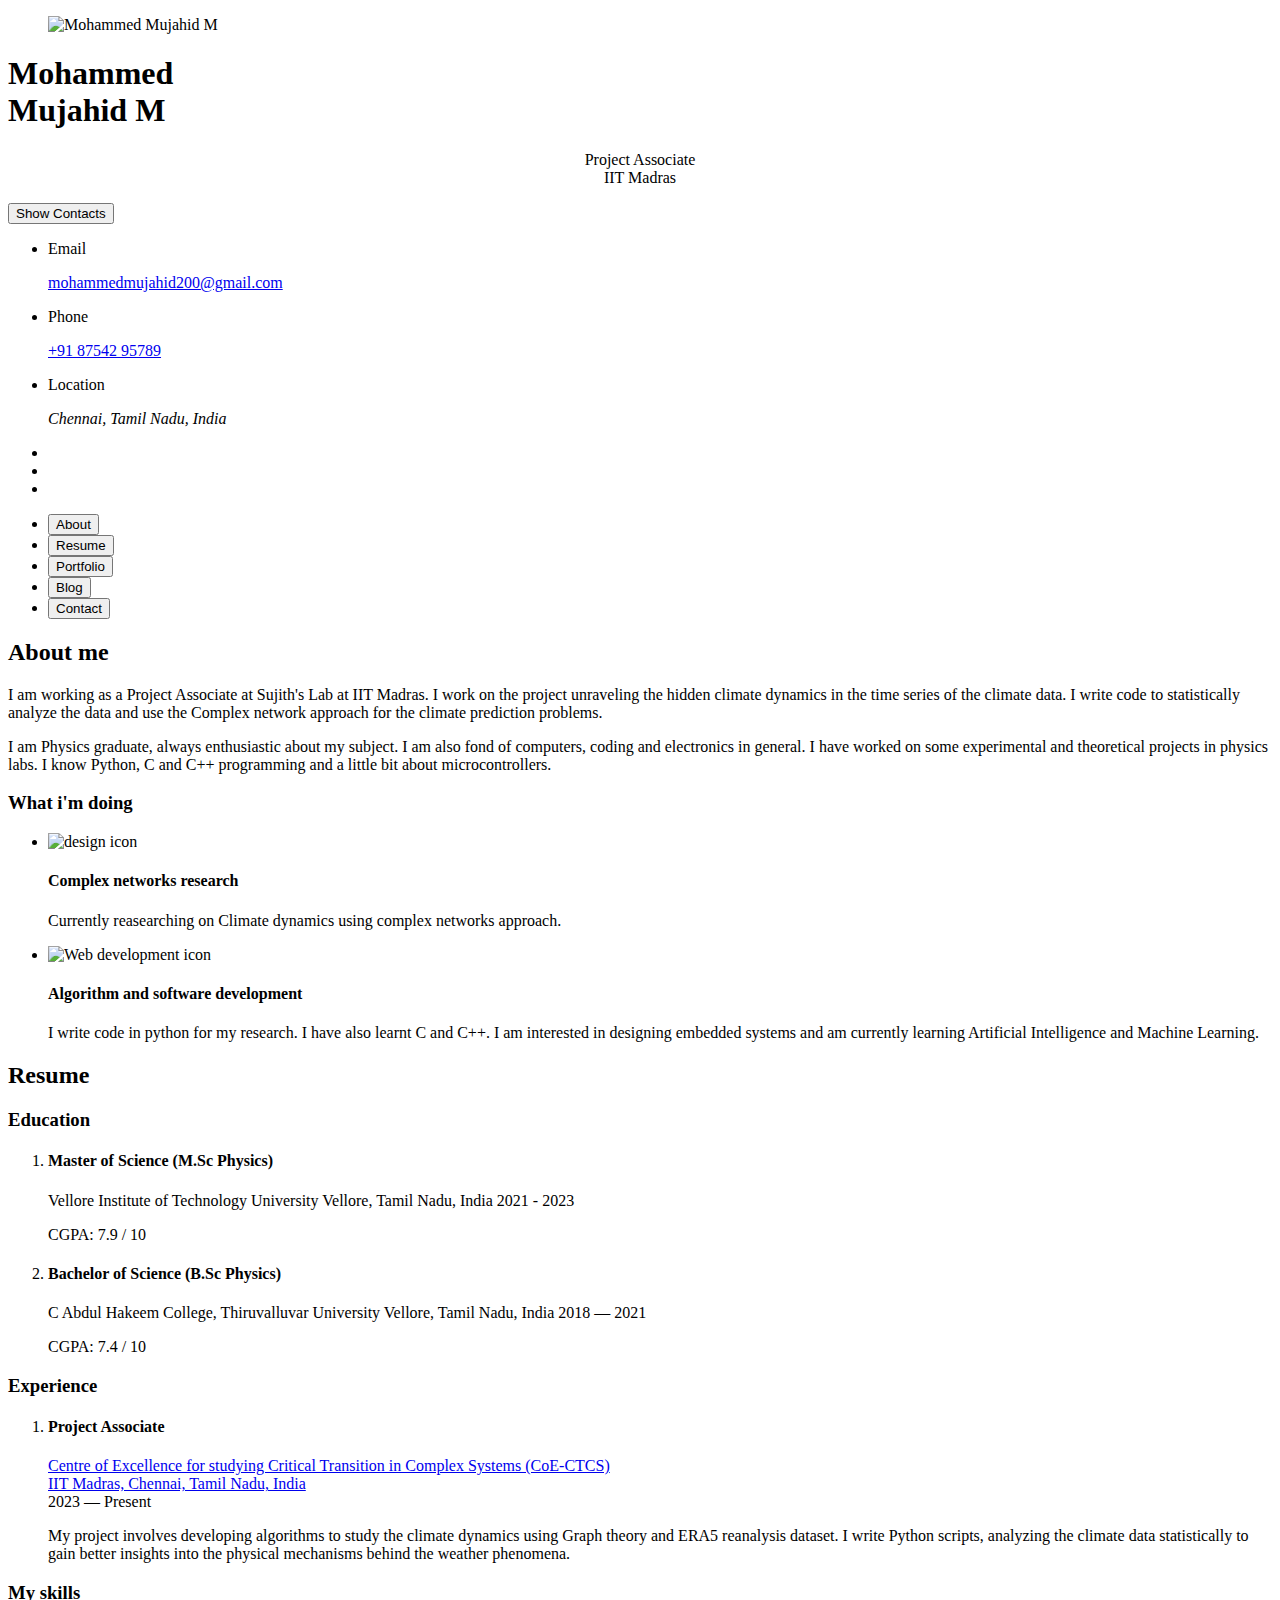
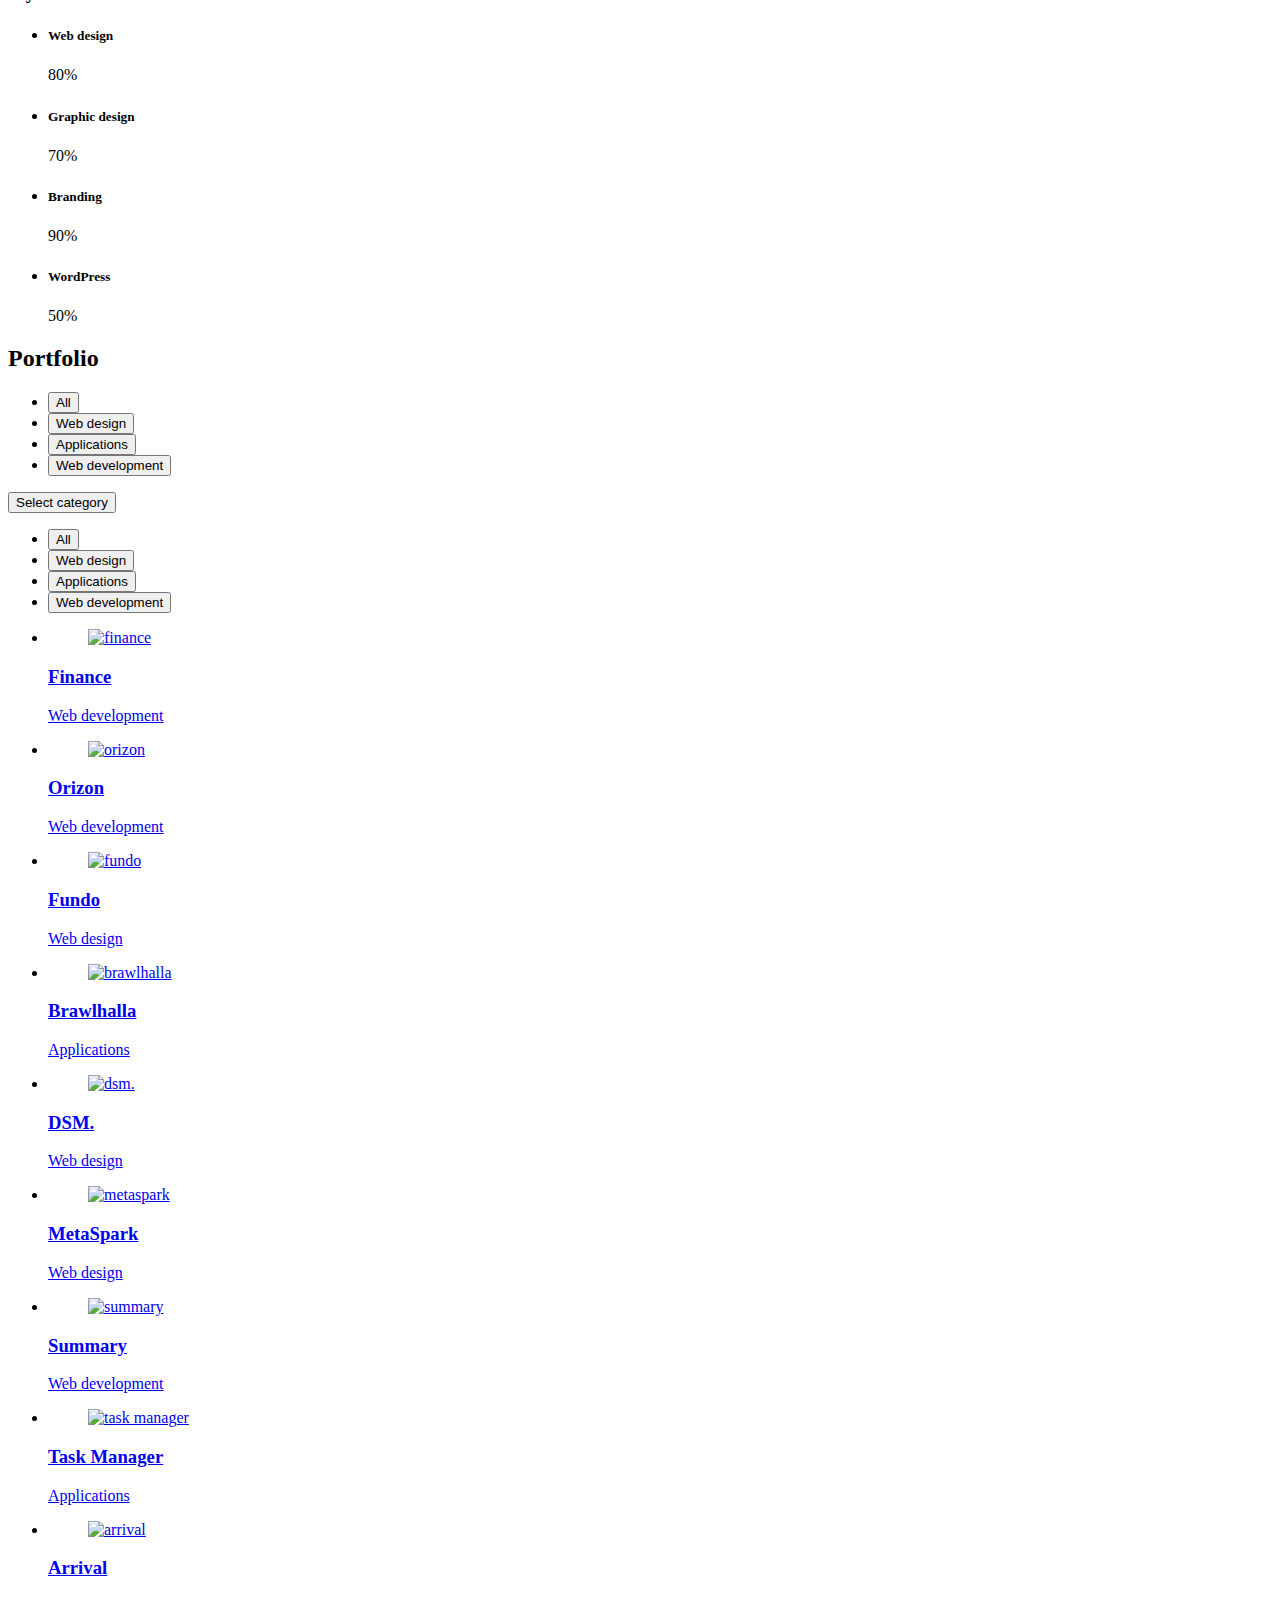
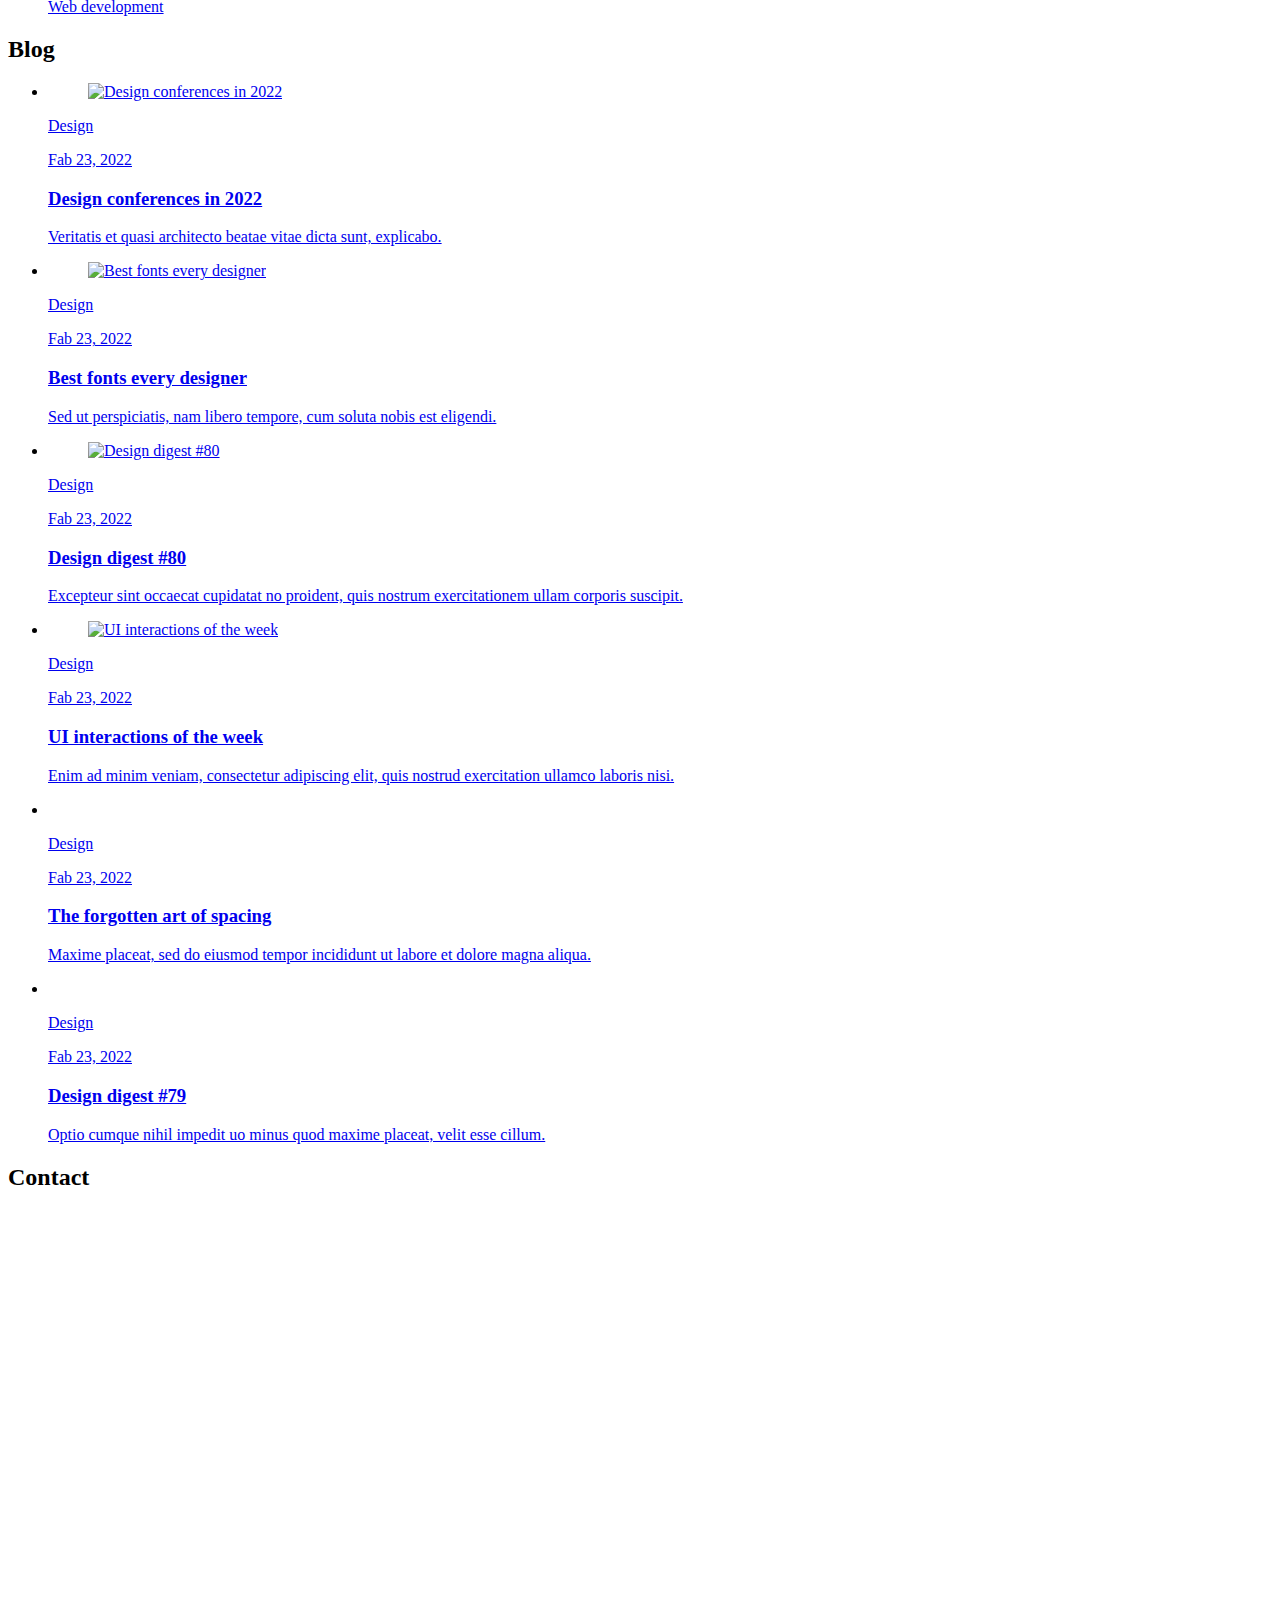
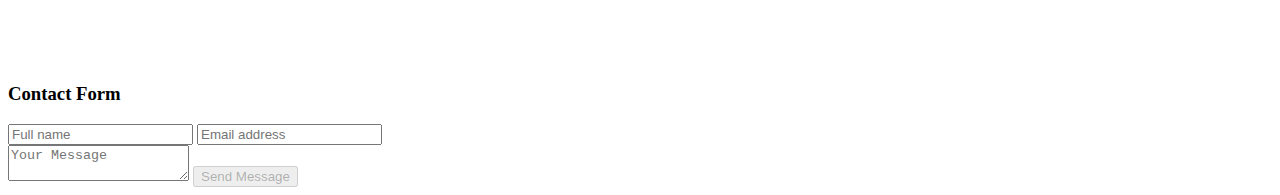
==== commit bab9dbf2: "major updates" ====
--- a/index.html
+++ b/index.html
@@ -1,4 +1,4 @@
-<!DOCTYPE html>
+ <!DOCTYPE html>
 <html lang="en">
 
 <head>
@@ -42,13 +42,14 @@
       <div class="sidebar-info">
 
         <figure class="avatar-box">
-          <img src="./assets/images/my_avatar_1.jpg" alt="Mohammed Mujahid M" width="80">
+          <img src="./assets/images/my-avatar-1.png" alt="Mohammed Mujahid M" width="80">
         </figure>
 
         <div class="info-content">
           <h1 class="name" title="Mohammed Mujahid M">Mohammed<br>Mujahid M</h1>
 
-          <p class="title">Project Associate at IITM</p>
+          <center><p class="title">Project Associate<br>IIT Madras</p></center>
+
         </div>
 
         <button class="info_more-btn" data-sidebar-btn>
@@ -93,7 +94,7 @@
 
           </li>
 
-          <li class="contact-item">
+          <!-- <li class="contact-item">
 
             <div class="icon-box">
               <ion-icon name="calendar-outline"></ion-icon>
@@ -105,7 +106,7 @@
               <time datetime="2001-01-13">January 13, 2001</time>
             </div>
 
-          </li>
+          </li> -->
 
           <li class="contact-item">
 
@@ -201,7 +202,7 @@
         - #ABOUT
       -->
 
-      <article class="about  active" data-page="about">
+      <article class="about active" data-page="about">
 
         <header>
           <h2 class="h2 article-title">About me</h2>
@@ -210,7 +211,7 @@
         <section class="about-text">
           <p>
             I am working as a Project Associate at Sujith's Lab at IIT Madras. I work on the project unraveling the hidden climate dynamics in the time series of the climate data.
-            I write code to statistically analyze the data and also use the Complex network approach the climate prediction problems.
+            I write code to statistically analyze the data and use the Complex network approach for the climate prediction problems.
           </p>
 
           <p>
@@ -238,10 +239,10 @@
               </div>
 
               <div class="service-content-box">
-                <h4 class="h4 service-item-title">Web design</h4>
+                <h4 class="h4 service-item-title">Complex networks research</h4>
 
                 <p class="service-item-text">
-                  The most modern and high-quality design made at a professional level.
+                  Currently reasearching on Climate dynamics using complex networks approach.
                 </p>
               </div>
 
@@ -254,254 +255,18 @@
               </div>
 
               <div class="service-content-box">
-                <h4 class="h4 service-item-title">Web development</h4>
+                <h4 class="h4 service-item-title">Algorithm and software development</h4>
 
                 <p class="service-item-text">
-                  High-quality development of sites at the professional level.
+                  I write code in python for my research. I have also learnt C and C++. I am interested in designing embedded systems and am currently learning Artificial Intelligence and Machine Learning.
                 </p>
               </div>
 
             </li>
-
-            <li class="service-item">
-
-              <div class="service-icon-box">
-                <img src="./assets/images/icon-app.svg" alt="mobile app icon" width="40">
-              </div>
-
-              <div class="service-content-box">
-                <h4 class="h4 service-item-title">Mobile apps</h4>
-
-                <p class="service-item-text">
-                  Professional development of applications for iOS and Android.
-                </p>
-              </div>
-
-            </li>
-
-            <li class="service-item">
-
-              <div class="service-icon-box">
-                <img src="./assets/images/icon-photo.svg" alt="camera icon" width="40">
-              </div>
-
-              <div class="service-content-box">
-                <h4 class="h4 service-item-title">Photography</h4>
-
-                <p class="service-item-text">
-                  I make high-quality photos of any category at a professional level.
-                </p>
-              </div>
-
-            </li>
-
           </ul>
 
         </section>
-
-
-        <!--
-          - testimonials
-        -->
-
-        <section class="testimonials">
-
-          <h3 class="h3 testimonials-title">Testimonials</h3>
-
-          <ul class="testimonials-list has-scrollbar">
-
-            <li class="testimonials-item">
-              <div class="content-card" data-testimonials-item>
-
-                <figure class="testimonials-avatar-box">
-                  <img src="./assets/images/avatar-1.png" alt="Daniel lewis" width="60" data-testimonials-avatar>
-                </figure>
-
-                <h4 class="h4 testimonials-item-title" data-testimonials-title>Daniel lewis</h4>
-
-                <div class="testimonials-text" data-testimonials-text>
-                  <p>
-                    Richard was hired to create a corporate identity. We were very pleased with the work done. She has a
-                    lot of experience
-                    and is very concerned about the needs of client. Lorem ipsum dolor sit amet, ullamcous cididt
-                    consectetur adipiscing
-                    elit, seds do et eiusmod tempor incididunt ut laborels dolore magnarels alia.
-                  </p>
-                </div>
-
-              </div>
-            </li>
-
-            <li class="testimonials-item">
-              <div class="content-card" data-testimonials-item>
-
-                <figure class="testimonials-avatar-box">
-                  <img src="./assets/images/avatar-2.png" alt="Jessica miller" width="60" data-testimonials-avatar>
-                </figure>
-
-                <h4 class="h4 testimonials-item-title" data-testimonials-title>Jessica miller</h4>
-
-                <div class="testimonials-text" data-testimonials-text>
-                  <p>
-                    Richard was hired to create a corporate identity. We were very pleased with the work done. She has a
-                    lot of experience
-                    and is very concerned about the needs of client. Lorem ipsum dolor sit amet, ullamcous cididt
-                    consectetur adipiscing
-                    elit, seds do et eiusmod tempor incididunt ut laborels dolore magnarels alia.
-                  </p>
-                </div>
-
-              </div>
-            </li>
-
-            <li class="testimonials-item">
-              <div class="content-card" data-testimonials-item>
-
-                <figure class="testimonials-avatar-box">
-                  <img src="./assets/images/avatar-3.png" alt="Emily evans" width="60" data-testimonials-avatar>
-                </figure>
-
-                <h4 class="h4 testimonials-item-title" data-testimonials-title>Emily evans</h4>
-
-                <div class="testimonials-text" data-testimonials-text>
-                  <p>
-                    Richard was hired to create a corporate identity. We were very pleased with the work done. She has a
-                    lot of experience
-                    and is very concerned about the needs of client. Lorem ipsum dolor sit amet, ullamcous cididt
-                    consectetur adipiscing
-                    elit, seds do et eiusmod tempor incididunt ut laborels dolore magnarels alia.
-                  </p>
-                </div>
-
-              </div>
-            </li>
-
-            <li class="testimonials-item">
-              <div class="content-card" data-testimonials-item>
-
-                <figure class="testimonials-avatar-box">
-                  <img src="./assets/images/avatar-4.png" alt="Henry william" width="60" data-testimonials-avatar>
-                </figure>
-
-                <h4 class="h4 testimonials-item-title" data-testimonials-title>Henry william</h4>
-
-                <div class="testimonials-text" data-testimonials-text>
-                  <p>
-                    Richard was hired to create a corporate identity. We were very pleased with the work done. She has a
-                    lot of experience
-                    and is very concerned about the needs of client. Lorem ipsum dolor sit amet, ullamcous cididt
-                    consectetur adipiscing
-                    elit, seds do et eiusmod tempor incididunt ut laborels dolore magnarels alia.
-                  </p>
-                </div>
-
-              </div>
-            </li>
-
-          </ul>
-
-        </section>
-
-
-        <!--
-          - testimonials modal
-        -->
-
-        <div class="modal-container" data-modal-container>
-
-          <div class="overlay" data-overlay></div>
-
-          <section class="testimonials-modal">
-
-            <button class="modal-close-btn" data-modal-close-btn>
-              <ion-icon name="close-outline"></ion-icon>
-            </button>
-
-            <div class="modal-img-wrapper">
-              <figure class="modal-avatar-box">
-                <img src="./assets/images/avatar-1.png" alt="Daniel lewis" width="80" data-modal-img>
-              </figure>
-
-              <img src="./assets/images/icon-quote.svg" alt="quote icon">
-            </div>
-
-            <div class="modal-content">
-
-              <h4 class="h3 modal-title" data-modal-title>Daniel lewis</h4>
-
-              <time datetime="2021-06-14">14 June, 2021</time>
-
-              <div data-modal-text>
-                <p>
-                  Richard was hired to create a corporate identity. We were very pleased with the work done. She has a
-                  lot of experience
-                  and is very concerned about the needs of client. Lorem ipsum dolor sit amet, ullamcous cididt
-                  consectetur adipiscing
-                  elit, seds do et eiusmod tempor incididunt ut laborels dolore magnarels alia.
-                </p>
-              </div>
-
-            </div>
-
-          </section>
-
-        </div>
-
-
-        <!--
-          - clients
-        -->
-
-        <section class="clients">
-
-          <h3 class="h3 clients-title">Clients</h3>
-
-          <ul class="clients-list has-scrollbar">
-
-            <li class="clients-item">
-              <a href="#">
-                <img src="./assets/images/logo-1-color.png" alt="client logo">
-              </a>
-            </li>
-
-            <li class="clients-item">
-              <a href="#">
-                <img src="./assets/images/logo-2-color.png" alt="client logo">
-              </a>
-            </li>
-
-            <li class="clients-item">
-              <a href="#">
-                <img src="./assets/images/logo-3-color.png" alt="client logo">
-              </a>
-            </li>
-
-            <li class="clients-item">
-              <a href="#">
-                <img src="./assets/images/logo-4-color.png" alt="client logo">
-              </a>
-            </li>
-
-            <li class="clients-item">
-              <a href="#">
-                <img src="./assets/images/logo-5-color.png" alt="client logo">
-              </a>
-            </li>
-
-            <li class="clients-item">
-              <a href="#">
-                <img src="./assets/images/logo-6-color.png" alt="client logo">
-              </a>
-            </li>
-
-          </ul>
-
-        </section>
-
       </article>
-
-
-
 
 
       <!--
@@ -528,44 +293,27 @@
 
             <li class="timeline-item">
 
-              <h4 class="h4 timeline-item-title">University school of the arts</h4>
-
-              <span>2007 — 2008</span>
+              <h4 class="h4 timeline-item-title">Master of Science (M.Sc Physics)</h4>
+              <span>Vellore Institute of Technology University</span>
+              <span>Vellore, Tamil Nadu, India</span>
+              <span>2021 - 2023</span>
 
               <p class="timeline-text">
-                Nemo enims ipsam voluptatem, blanditiis praesentium voluptum delenit atque corrupti, quos dolores et
-                quas molestias
-                exceptur.
+              CGPA: 7.9 / 10
               </p>
 
             </li>
 
             <li class="timeline-item">
 
-              <h4 class="h4 timeline-item-title">New york academy of art</h4>
-
-              <span>2006 — 2007</span>
+              <h4 class="h4 timeline-item-title">Bachelor of Science (B.Sc Physics)</h4>
+              <span>C Abdul Hakeem College, Thiruvalluvar University</span>
+              <span>Vellore, Tamil Nadu, India</span>
+              <span>2018 — 2021</span>
 
               <p class="timeline-text">
-                Ratione voluptatem sequi nesciunt, facere quisquams facere menda ossimus, omnis voluptas assumenda est
-                omnis..
+                CGPA: 7.4 / 10
               </p>
-
-            </li>
-
-            <li class="timeline-item">
-
-              <h4 class="h4 timeline-item-title">High school of art and design</h4>
-
-              <span>2002 — 2004</span>
-
-              <p class="timeline-text">
-                Duis aute irure dolor in reprehenderit in voluptate, quila voluptas mag odit aut fugit, sed consequuntur
-                magni dolores
-                eos.
-              </p>
-
-            </li>
 
           </ol>
 
@@ -585,44 +333,18 @@
 
             <li class="timeline-item">
 
-              <h4 class="h4 timeline-item-title">Creative director</h4>
-
-              <span>2015 — Present</span>
-
-              <p class="timeline-text">
-                Nemo enim ipsam voluptatem blanditiis praesentium voluptum delenit atque corrupti, quos dolores et qvuas
-                molestias
-                exceptur.
-              </p>
-
-            </li>
-
-            <li class="timeline-item">
-
-              <h4 class="h4 timeline-item-title">Art director</h4>
-
-              <span>2013 — 2015</span>
-
-              <p class="timeline-text">
-                Nemo enims ipsam voluptatem, blanditiis praesentium voluptum delenit atque corrupti, quos dolores et
-                quas molestias
-                exceptur.
-              </p>
-
-            </li>
-
-            <li class="timeline-item">
-
-              <h4 class="h4 timeline-item-title">Web designer</h4>
-
-              <span>2010 — 2013</span>
-
-              <p class="timeline-text">
-                Nemo enims ipsam voluptatem, blanditiis praesentium voluptum delenit atque corrupti, quos dolores et
-                quas molestias
-                exceptur.
-              </p>
-
+              <h4 class="h4 timeline-item-title">Project Associate</h4>
+              <div class="contact-info">
+                <a href="https://ctcs.iitm.ac.in/" class="contact-link">Centre of Excellence for studying Critical Transition in Complex Systems (CoE-CTCS)<br> IIT Madras, Chennai, Tamil Nadu, India</a>
+              </div>
+
+              <span>2023 — Present</span>
+            
+              <div class="contact-info">  
+                  <p class="timeline-text">
+                    My project involves developing algorithms to study the climate dynamics using Graph theory and ERA5 reanalysis dataset. I write Python scripts, analyzing the climate data statistically to gain better insights into the physical mechanisms behind the weather phenomena.
+                  </p>
+                </div>
             </li>
 
           </ol>
@@ -1141,9 +863,8 @@
 
         <section class="mapbox" data-mapbox>
           <figure>
-            <iframe
-              src="https://www.google.com/maps/embed?pb=!1m18!1m12!1m3!1d199666.5651251294!2d-121.58334177520186!3d38.56165006739519!2m3!1f0!2f0!3f0!3m2!1i1024!2i768!4f13.1!3m3!1m2!1s0x809ac672b28397f9%3A0x921f6aaa74197fdb!2sSacramento%2C%20CA%2C%20USA!5e0!3m2!1sen!2sbd!4v1647608789441!5m2!1sen!2sbd"
-              width="400" height="300" loading="lazy"></iframe>
+           <iframe 
+               src="https://www.google.com/maps/embed?pb=!1m18!1m12!1m3!1d15550.565193756343!2d80.22290368198178!3d12.994779346315054!2m3!1f0!2f0!3f0!3m2!1i1024!2i768!4f13.1!3m3!1m2!1s0x3a5267f29aa9a61f%3A0x24ef264085e6a094!2sIndian%20Institute%20Of%20Technology%E2%80%93Madras%20(IIT%E2%80%93Madras)!5e0!3m2!1sen!2sin!4v1707544349316!5m2!1sen!2sin" width="600" height="450" style="border:0;" allowfullscreen="" loading="lazy" referrerpolicy="no-referrer-when-downgrade"></iframe>
           </figure>
         </section>
 
